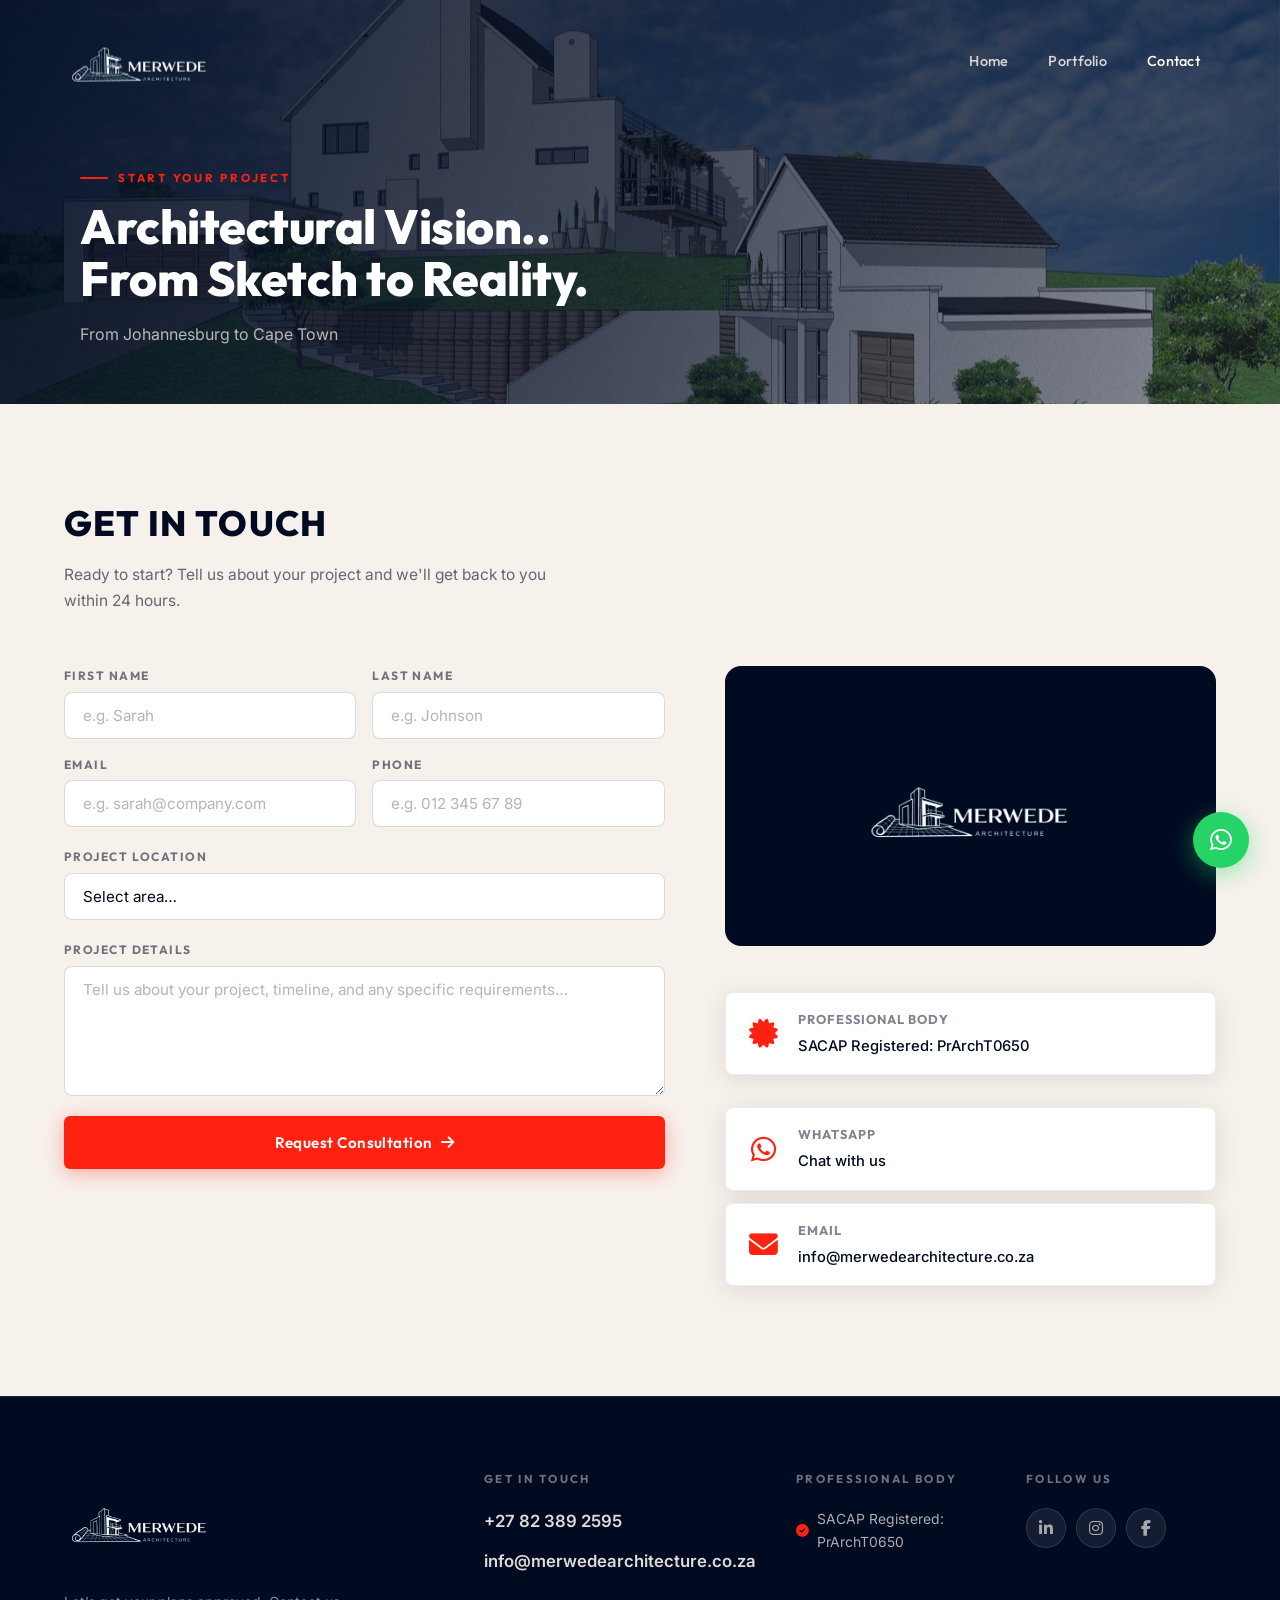
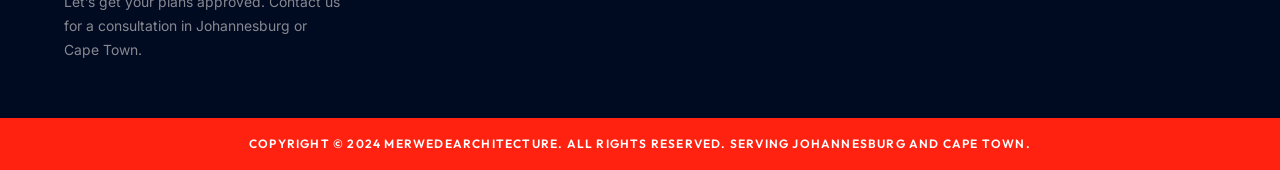
==== contact.html @ bfbb1930 "changed the layout on the portfolio, created 4 landing pages for the cards changed the layout on the" ====
<!DOCTYPE html>
<html lang="en">

<head>

    <meta charset="UTF-8" />
    <meta name="viewport" content="width=device-width, initial-scale=1.0" />
    <title>Contact | Merwede Architecture</title>
    <meta name="description"
        content="Get in touch with Merwede Architecture. Request a consultation for your Cape Town residential project today." />
    <link rel="preconnect" href="https://fonts.googleapis.com" />
    <link rel="preconnect" href="https://fonts.gstatic.com" crossorigin />
    <link
        href="https://fonts.googleapis.com/css2?family=Outfit:wght@300;400;500;600;700;800;900&family=Inter:wght@300;400;500;600&display=swap"
        rel="stylesheet" />
    <link rel="stylesheet" href="https://cdnjs.cloudflare.com/ajax/libs/font-awesome/6.5.0/css/all.min.css" />
    <link rel="stylesheet" href="styles.css" />
    <link rel="icon" type="image/png" href="/favicon.png">

    <style>
        /* ── PAGE HERO ─────────────────────────── */
        .page-hero {
            position: relative;
            min-height: 340px;
            display: flex;
            align-items: flex-end;
            background: url('New Renders/usethese image.jpg') center 35% / cover no-repeat;
            overflow: hidden;
        }

        .page-hero::before {
            content: '';
            position: absolute;
            inset: 0;
            background: linear-gradient(110deg,
                    rgba(0, 10, 33, 0.92) 0%,
                    rgba(0, 10, 33, 0.72) 50%,
                    rgba(0, 10, 33, 0.40) 100%);
        }

        .page-hero-content {
            position: relative;
            z-index: 1;
            padding: calc(var(--nav-h) + 48px) 80px 56px;
            max-width: 820px;
        }

        .page-hero-eyebrow {
            font-family: var(--font-heading);
            font-size: 0.72rem;
            font-weight: 700;
            letter-spacing: 0.24em;
            text-transform: uppercase;
            color: var(--orange);
            margin-bottom: 14px;
            display: flex;
            align-items: center;
            gap: 10px;
        }

        .page-hero-eyebrow::before {
            content: '';
            width: 28px;
            height: 2px;
            background: var(--orange);
            border-radius: 2px;
            flex-shrink: 0;
        }

        .page-hero-title {
            font-family: var(--font-heading);
            font-size: clamp(2rem, 3.8vw, 3rem);
            font-weight: 800;
            color: #fff;
            line-height: 1.08;
            letter-spacing: -0.01em;
        }

        .page-hero-sub {
            margin-top: 16px;
            font-size: 1rem;
            color: rgba(247, 241, 236, 0.72);
            max-width: 520px;
            line-height: 1.68;
        }

        /* ── CONTACT PAGE SECTION ──────────────── */
        .contact-page {
            background: var(--snow);
            padding: 90px 0 110px;
        }

        .contact-page-header {
            margin-bottom: 52px;
        }

        .contact-page-header h2 {
            font-family: var(--font-heading);
            font-size: clamp(1.6rem, 3vw, 2.2rem);
            font-weight: 800;
            color: var(--night);
            text-transform: uppercase;
            letter-spacing: 0.04em;
            margin-bottom: 10px;
        }

        .contact-page-header p {
            font-size: 0.97rem;
            color: rgba(0, 10, 33, 0.6);
            max-width: 500px;
            line-height: 1.68;
        }

        .contact-logo-container {
            background: var(--night);
            padding: 30px;
            margin-bottom: 30px;
            display: flex;
            justify-content: center;
            align-items: center;
            border-radius: 16px;
        }

        .contact-logo {
            max-width: 100%;
            height: auto;
            max-height: 220px;
        }

        @media (max-width: 900px) {
            .page-hero-content {
                padding: calc(var(--nav-h) + 32px) 24px 40px;
            }
        }

        @media (max-width: 640px) {
            .contact-page {
                padding: 60px 0 80px;
            }
        }
    </style>
    <!-- ===================== TRACKING SCRIPTS ===================== -->

    <!-- Google tag (gtag.js) -->
    <script async src="https://www.googletagmanager.com/gtag/js?id=G-8H4WT26PH3"></script>
    <script>
      window.dataLayer = window.dataLayer || [];
      function gtag(){dataLayer.push(arguments);}
      gtag('js', new Date());

      gtag('config', 'G-8H4WT26PH3');
    </script>

    <!-- Google Search Console -->
    <meta name="google-site-verification" content="vQ303lfDIGvDUkxrw9TMDYfI-KoymO3WtDyY6idUm0E" />
    <!-- Microsoft Clarity -->
    <script type="text/javascript">
        (function (c, l, a, r, i, t, y) {
            c[a] = c[a] || function () { (c[a].q = c[a].q || []).push(arguments) };
            t = l.createElement(r); t.async = 1; t.src = "https://www.clarity.ms/tag/" + i;
            y = l.getElementsByTagName(r)[0]; y.parentNode.insertBefore(t, y);
        })(window, document, "clarity", "script", "wfkl852x3f");
    </script>
    <script
        src="https://www.google.com/recaptcha/enterprise.js?render=6Lf0XZosAAAAAL5JedxUc0uK-Ax7Y8h39ebTZfSz"></script>
    <script src="https://t.contentsquare.net/uxa/ec106db3bb3d9.js"></script>
    <!-- Meta Pixel Code -->
    <script>
    !function(f,b,e,v,n,t,s)
    {if(f.fbq)return;n=f.fbq=function(){n.callMethod?
    n.callMethod.apply(n,arguments):n.queue.push(arguments)};
    if(!f._fbq)f._fbq=n;n.push=n;n.loaded=!0;n.version='2.0';
    n.queue=[];t=b.createElement(e);t.async=!0;
    t.src=v;s=b.getElementsByTagName(e)[0];
    s.parentNode.insertBefore(t,s)}(window, document,'script',
    'https://connect.facebook.net/en_US/fbevents.js');
    fbq('init', '1763597548348383');
    fbq('track', 'PageView');
    </script>
    <noscript><img height="1" width="1" style="display:none"
    src="https://www.facebook.com/tr?id=1763597548348383&ev=PageView&noscript=1"
    /></noscript>
    <!-- End Meta Pixel Code -->
</head>

<body>

    <!-- ===================== NAVIGATION ===================== -->
    <header id="header">
        <nav class="nav-container">
            <div class="nav-logo">
                <a href="index.html">
                    <img src="final logo.png" alt="Merwede Architecture Logo">
                </a>
            </div>
            <button class="nav-toggle" id="navToggle" aria-label="Open menu">
                <span></span><span></span><span></span>
            </button>
            <ul class="nav-links" id="navLinks">
                <li><a href="index.html" class="nav-link">Home</a></li>
                <li><a href="portfolio.html" class="nav-link">Portfolio</a></li>
                <li><a href="contact.html" class="nav-link" style="color:#fff;">Contact</a></li>
            </ul>
        </nav>
    </header>

    <!-- ===================== PAGE HERO ===================== -->
    <section class="page-hero">
        <div class="page-hero-content">
            <p class="page-hero-eyebrow">Start Your Project</p>
            <h1 class="page-hero-title">Architectural Vision..<br>From Sketch to Reality.</h1>
            <p class="page-hero-sub">From Johannesburg to Cape Town</p>
        </div>
    </section>

    <!-- ===================== CONTACT SECTION ===================== -->
    <section class="contact-page">
        <div class="container">
            <div class="contact-page-header">
                <h2>Get In Touch</h2>
                <p>Ready to start? Tell us about your project and we'll get back to you within 24 hours.</p>
            </div>
            <div class="contact-grid">

                <!-- Form -->
                <form class="contact-form" id="contactForm"> <!--onsubmit="handleFormSubmit(event)"-->
                    <div class="form-row">
                        <div class="form-group">
                            <label for="firstName">First Name</label>
                            <input type="text" id="firstName" name="firstName" placeholder="e.g. Sarah" required />
                        </div>
                        <div class="form-group">
                            <label for="lastName">Last Name</label>
                            <input type="text" id="lastName" name="lastName" placeholder="e.g. Johnson" required />
                        </div>
                        <div class="form-group">
                            <label for="email">Email</label>
                            <input type="text" id="email" name="email" placeholder="e.g. sarah@company.com" required />
                        </div>
                        <div class="form-group">
                            <label for="phone">Phone</label>
                            <input type="text" id="phone" name="phone" placeholder="e.g. 012 345 67 89" required />
                        </div>
                    </div>
                    <div class="form-row">
                        <div class="form-group form-group--full">
                            <label for="projectLocation">Project Location</label>
                            <select id="projectLocation" name="projectLocation" required>
                                <option value="" disabled selected>Select area&hellip;</option>
                                <option>Johannesburg</option>
                                <option>Cape Town</option>
                            </select>
                        </div>
                    </div>
                    <div class="form-group form-group--full">
                        <label for="projectDetails">Project Details</label>
                        <textarea id="projectDetails" name="projectDetails" rows="5"
                            placeholder="Tell us about your project, timeline, and any specific requirements&hellip;"
                            required></textarea>
                    </div>
                    <button class="g-recaptcha btn btn-primary btn-full"
                        data-sitekey="6Lf0XZosAAAAAL5JedxUc0uK-Ax7Y8h39ebTZfSz" data-callback='onSubmit'
                        data-action='submit'>
                        <span>Request Consultation</span>
                        <i class="fas fa-arrow-right"></i>
                    </button>
                    <div class="form-success" id="formSuccess">
                        <i class="fas fa-circle-check"></i>
                        <p>Thank you! We'll be in touch within 24 hours.</p>
                    </div>
                </form>
                <!-- Replace the variables below. -->
                <script>
                    function onSubmit(token) {
                        const form = document.getElementById('contactForm');
                        const responseMessage = document.getElementById('formSuccess');
                        const webhookUrl = 'https://hook.eu2.make.com/hdkk8vtfqadg0nnml38seiv264d8zijb';

                        const formData = new FormData(form);
                        const jsonData = Object.fromEntries(formData.entries());

                        fetch(webhookUrl, {
                            method: 'POST',
                            headers: {
                                'Content-Type': 'application/json',
                                'Accept': 'application/json'
                            },
                            body: JSON.stringify(jsonData)
                        })
                            .then(response => {
                                if (!response.ok) {
                                    throw new Error('Network response was not OK');
                                }
                                return response;
                            })
                            .then(data => {
                                console.log('Success:', data);
                                responseMessage.style.display = "flex";
                                responseMessage.querySelector('p').textContent = 'Form submitted successfully!';
                                const baseUrl = window.location.origin + "thankyou";
                                window.location.href = baseUrl;
                                form.reset();

                            })
                            .catch((error) => {
                                console.error('Error:', error);
                                responseMessage.style.display = "flex";
                                responseMessage.querySelector('p').textContent = 'An error occurred. Please try again.';
                            });
                    }
                </script>

                <!-- Info -->
                <div class="contact-map-col">
                    <div class="contact-logo-container">
                        <img src="final logo.png" class="contact-logo" alt="Merwede Architecture Logo">
                    </div>
                    <div class="contact-info-cards" style="grid-template-columns: 1fr; margin-top: 0;">
                        <div class="contact-info-card" style="margin-bottom: 20px;">
                            <i class="fas fa-certificate"></i>
                            <div>
                                <strong>Professional Body</strong>
                                <a href="#">SACAP Registered: PrArchT0650</a>
                            </div>
                        </div>
                        <div class="contact-info-card">
                            <i class="fab fa-whatsapp"></i>
                            <div>
                                <strong>WhatsApp</strong>
                                <a href="https://wa.me/27823892595" target="_blank" rel="noopener">Chat with us</a>
                            </div>
                        </div>
                        <div class="contact-info-card">
                            <i class="fas fa-envelope"></i>
                            <div>
                                <strong>Email</strong>
                                <a href="mailto:info@merwedearchitecture.co.za">info@merwedearchitecture.co.za</a>
                            </div>
                        </div>
                    </div>
                </div>

            </div>
        </div>
    </section>

    <!-- ===================== FOOTER ===================== -->
    <footer class="footer">
        <div class="footer-main">
            <div class="container footer-grid">
                <div class="footer-brand">
                    <div class="nav-logo footer-logo">
                        <a href="index.html">
                            <img src="final logo.png" alt="Merwede Architecture Logo">
                        </a>
                    </div>
                    <p class="footer-tagline">Let’s get your plans approved. Contact us for a consultation in
                        Johannesburg or Cape Town.</p>
                </div>

                <div class="footer-col">
                    <h4 class="footer-col-title">Get In Touch</h4>
                    <div class="footer-contact-text">
                        <a href="https://wa.me/27823892595" target="_blank" rel="noopener" class="footer-contact-link">
                            +27 82 389 2595
                        </a>
                        <a href="mailto:info@merwedearchitecture.co.za" class="footer-contact-link">
                            info@merwedearchitecture.co.za
                        </a>
                    </div>
                </div>

                <div class="footer-col">
                    <h4 class="footer-col-title">Professional Body</h4>
                    <ul class="footer-pro-list">
                        <li><i class="fas fa-check-circle"></i> SACAP Registered: PrArchT0650</li>
                    </ul>
                </div>

                <div class="footer-col">
                    <h4 class="footer-col-title">Follow Us</h4>
                    <div class="footer-social">
                        <a href="https://www.linkedin.com/company/merwede-architecture/" target="_blank" rel="noopener"
                            class="social-icon social-icon--linkedin" aria-label="LinkedIn">
                            <i class="fab fa-linkedin-in"></i>
                        </a>
                        <a href="https://www.instagram.com/merwede_architecture?igsh=bG5kM3BmMHZyMTdk" target="_blank"
                            rel="noopener" class="social-icon social-icon--instagram" aria-label="Instagram">
                            <i class="fab fa-instagram"></i>
                        </a>
                        <a href="https://www.facebook.com/search/top?q=merwede%20architecture" target="_blank"
                            rel="noopener" class="social-icon social-icon--facebook" aria-label="Facebook">
                            <i class="fab fa-facebook-f"></i>
                        </a>
                    </div>
                </div>

            </div>
        </div>
        <div class="footer-bar">
            <div class="container">
                <p>Copyright &copy; 2024 MerwedeArchitecture. All Rights Reserved. Serving Johannesburg and Cape Town.
                </p>
            </div>
        </div>
    </footer>

    <script src="script.js"></script>

    <!-- ===================== FLOATING WHATSAPP ===================== -->
    <a href="https://wa.me/27823892595" class="wa-float" target="_blank" rel="noopener" aria-label="Chat on WhatsApp"
        id="waFloat">
        <span class="wa-float__label">Chat with us</span>
        <span class="wa-float__btn"><i class="fab fa-whatsapp"></i></span>
    </a>
</body>

</html>
---- styles.css ----
/* ==========================================
   MERWEDE ARCHITECTURE — MASTER STYLESHEET
   ========================================== */

/* ---- CSS Custom Properties ---- */
:root {
  --night: #000A21;
  --snow: #F7F1EC;
  --cream: #EBDDCF;
  --orange: #FF2211;
  --dew: #B3DEEF;
  --dawn: #3B5772;

  --font-heading: 'Outfit', sans-serif;
  --font-body: 'Inter', sans-serif;

  --nav-h: 120px;
  --radius-sm: 8px;
  --radius-md: 16px;
  --radius-lg: 24px;
  --shadow-card: 0 4px 24px rgba(0, 10, 33, 0.10);
  --shadow-hover: 0 12px 40px rgba(0, 10, 33, 0.18);
  --transition: 0.32s cubic-bezier(.4, 0, .2, 1);
}

/* ---- Reset & Base ---- */
*,
*::before,
*::after {
  box-sizing: border-box;
  margin: 0;
  padding: 0;
}

html {
  scroll-behavior: smooth;
  font-size: 16px;
}

body {
  font-family: var(--font-body);
  color: var(--night);
  background: var(--snow);
  line-height: 1.65;
  overflow-x: hidden;
}

img {
  display: block;
  max-width: 100%;
  filter: contrast(1.04) saturate(1.08) brightness(1.02);
  image-rendering: -webkit-optimize-contrast;
  image-rendering: crisp-edges;
}

.nav-logo a {
  display: flex;
  align-items: center;
}

.nav-logo img {
  height: 104px;
  transform: scale(1.45);
  transform-origin: left center;
  width: auto;
  border-radius: 0;
  background: transparent;
}

.footer-logo img {
  height: 104px;
  transform: scale(1.45);
  transform-origin: left center;
  width: auto;
  border-radius: 0;
  background: transparent;
  padding: 0;
}

a {
  text-decoration: none;
  color: inherit;
}

ul {
  list-style: none;
}

button {
  cursor: pointer;
  border: none;
  background: none;
  font: inherit;
}

/* ---- Container ---- */
.container {
  width: 100%;
  max-width: 1200px;
  margin: 0 auto;
  padding: 0 24px;
}

/* ---- Buttons ---- */
.btn {
  display: inline-flex;
  align-items: center;
  gap: 8px;
  padding: 14px 32px;
  border-radius: 6px;
  font-family: var(--font-heading);
  font-weight: 600;
  font-size: 0.95rem;
  letter-spacing: 0.03em;
  transition: transform var(--transition), box-shadow var(--transition), background var(--transition);
  cursor: pointer;
  white-space: nowrap;
}

.btn-primary {
  background: var(--orange);
  color: #fff;
  box-shadow: 0 4px 20px rgba(255, 34, 17, 0.35);
}

.btn-primary:hover {
  transform: scale(1.06) translateY(-2px);
  box-shadow: 0 8px 32px rgba(255, 34, 17, 0.5);
}

.btn-secondary {
  background: rgba(0, 10, 33, 0.65);
  color: #fff;
  border: 2px solid rgba(247, 241, 236, 0.55);
}

.btn-secondary:hover {
  background: rgba(0, 10, 33, 0.85);
  border-color: rgba(247, 241, 236, 0.85);
  transform: translateY(-2px);
}

.btn-sm {
  padding: 10px 22px;
  font-size: 0.85rem;
}

.btn-full {
  width: 100%;
  justify-content: center;
}

/* ==========================================
   NAVIGATION
   ========================================== */
#header {
  position: fixed;
  top: 0;
  left: 0;
  right: 0;
  z-index: 1000;
  transition: background var(--transition), box-shadow var(--transition), padding var(--transition);
  background: transparent;
  padding: 0;
}

#header.scrolled {
  background: rgba(0, 10, 33, 0.95);
  backdrop-filter: blur(12px);
  box-shadow: 0 2px 20px rgba(0, 0, 0, 0.25);
}

#header.nav-orange-bg.scrolled {
  background: rgba(255, 34, 17, 0.95);
  box-shadow: none;
}

.nav-container {
  max-width: 1200px;
  margin: 0 auto;
  padding: 0 24px;
  height: var(--nav-h);
  display: flex;
  align-items: center;
  justify-content: space-between;
}

.nav-logo {
  display: flex;
  align-items: center;
  gap: 12px;
}

.logo-icon svg {
  border-radius: 6px;
}

.logo-text {
  display: flex;
  flex-direction: column;
  line-height: 1.1;
}

.logo-main {
  font-family: var(--font-heading);
  font-size: 1.1rem;
  font-weight: 800;
  letter-spacing: 0.14em;
  color: #fff;
}

.logo-sub {
  font-family: var(--font-heading);
  font-size: 0.55rem;
  font-weight: 400;
  letter-spacing: 0.28em;
  color: var(--dew);
}

.nav-links {
  display: flex;
  align-items: center;
  gap: 8px;
}

.nav-link {
  font-family: var(--font-heading);
  font-size: 0.9rem;
  font-weight: 500;
  color: rgba(247, 241, 236, 0.85);
  padding: 8px 16px;
  border-radius: 50px;
  transition: color var(--transition), background var(--transition);
  letter-spacing: 0.02em;
}

.nav-link:hover {
  color: #fff;
  background: rgba(255, 255, 255, 0.08);
}

.nav-link.nav-cta {
  background: var(--orange);
  color: #fff;
  padding: 9px 22px;
  font-weight: 600;
}

.nav-link.nav-cta:hover {
  background: #e01c0c;
  transform: translateY(-1px);
}

.nav-toggle {
  display: none;
  flex-direction: column;
  gap: 5px;
  padding: 6px;
}

.nav-toggle span {
  display: block;
  width: 24px;
  height: 2px;
  background: #fff;
  border-radius: 2px;
  transition: var(--transition);
}

/* ==========================================
   HERO
   ========================================== */
.hero {
  min-height: 100vh;
  position: relative;
  display: flex;
  align-items: center;
  background:
    url("hero_bg.png") center center / cover no-repeat;
  overflow: hidden;
}

.hero-overlay {
  position: absolute;
  inset: 0;
  background: linear-gradient(110deg,
      rgba(0, 10, 33, 0.92) 0%,
      rgba(0, 10, 33, 0.75) 45%,
      rgba(0, 10, 33, 0.30) 100%);
  z-index: 1;
}

.hero-content {
  position: relative;
  z-index: 2;
  margin: 0;
  padding: calc(var(--nav-h) + 60px) 24px 100px 80px;
  width: 100%;
}

.hero-eyebrow {
  font-family: var(--font-heading);
  font-size: 0.78rem;
  font-weight: 600;
  letter-spacing: 0.22em;
  text-transform: uppercase;
  color: var(--dew);
  margin-bottom: 18px;
  display: flex;
  align-items: center;
  gap: 10px;
}

.hero-eyebrow::before {
  content: '';
  display: inline-block;
  width: 32px;
  height: 2px;
  background: var(--orange);
  border-radius: 2px;
}

.hero-title {
  font-family: var(--font-heading);
  font-size: clamp(2rem, 3.8vw, 3rem);
  font-weight: 800;
  line-height: 1.08;
  color: #fff;
  margin-bottom: 22px;
  letter-spacing: -0.01em;
}

.hero-title-accent {
  color: #fff;
}

.hero-sub {
  font-size: 1.05rem;
  color: rgba(247, 241, 236, 0.78);
  max-width: 520px;
  margin-bottom: 36px;
  line-height: 1.72;
}

.hero-buttons {
  display: flex;
  align-items: center;
  gap: 14px;
  flex-wrap: wrap;
  margin-bottom: 48px;
}

.hero-badges {
  display: flex;
  gap: 16px;
  flex-wrap: wrap;
}

.hero-badge {
  display: flex;
  align-items: center;
  gap: 7px;
  font-family: var(--font-heading);
  font-size: 0.78rem;
  font-weight: 500;
  color: rgba(247, 241, 236, 0.7);
  background: rgba(255, 255, 255, 0.06);
  border: 1px solid rgba(255, 255, 255, 0.12);
  border-radius: 50px;
  padding: 6px 14px;
  backdrop-filter: blur(6px);
}

.hero-badge i {
  color: var(--dew);
  font-size: 0.72rem;
}

.hero-scroll-hint {
  position: absolute;
  bottom: 36px;
  right: 80px;
  z-index: 2;
  display: flex;
  flex-direction: column;
  align-items: center;
  gap: 10px;
}

.hero-scroll-hint span {
  font-family: var(--font-heading);
  font-size: 0.65rem;
  letter-spacing: 0.18em;
  text-transform: uppercase;
  color: rgba(247, 241, 236, 0.45);
  writing-mode: vertical-lr;
}

.hero-scroll-line {
  width: 1px;
  height: 56px;
  background: linear-gradient(to bottom, rgba(247, 241, 236, 0.8), transparent);
  animation: scrollPulse 2.2s cubic-bezier(0.77, 0, 0.175, 1) infinite;
  transform-origin: top;
}

@keyframes scrollPulse {
  0% {
    transform: scaleY(0);
    opacity: 0;
  }
  30% {
    transform: scaleY(1);
    opacity: 1;
  }
  70% {
    transform: translateY(20px) scaleY(0);
    opacity: 0;
  }
  100% {
    transform: translateY(20px) scaleY(0);
    opacity: 0;
  }
}

/* ==========================================
   SECTION HEADER (shared)
   ========================================== */
.section-header {
  text-align: center;
  margin-bottom: 60px;
}

.section-eyebrow {
  font-family: var(--font-heading);
  font-size: 0.75rem;
  font-weight: 600;
  letter-spacing: 0.22em;
  text-transform: uppercase;
  color: var(--orange);
  margin-bottom: 12px;
}

.section-title {
  font-family: var(--font-heading);
  font-size: clamp(1.8rem, 3.5vw, 2.6rem);
  font-weight: 800;
  color: var(--night);
  margin-bottom: 14px;
  line-height: 1.15;
}

.section-sub {
  font-size: 1rem;
  color: rgba(0, 10, 33, 0.6);
  max-width: 540px;
  margin: 0 auto;
  line-height: 1.68;
}

.services {
  position: relative;
  padding: 100px 0;
  background: var(--dew);
}

/* 2-col wrapper: left info | right cards */
.services-layout {
  display: grid;
  grid-template-columns: 3fr 7fr;
  gap: 60px;
  align-items: start;
}

/* Left column */
.services-info {
  padding-top: 8px;
  position: sticky;
  top: 140px;
}

.services-heading {
  font-family: var(--font-heading);
  font-size: clamp(2rem, 3.5vw, 3.2rem);
  font-weight: 800;
  color: var(--night);
  line-height: 1.15;
  margin-bottom: 18px;
}

.services-tagline {
  font-size: 0.94rem;
  color: var(--night);
  line-height: 1.72;
  margin-bottom: 30px;
}

/* Right column: cards + cta stacked */
.services-right {
  display: flex;
  flex-direction: column;
  gap: 0;
}

/* 4 cards in a grid */
.services-grid {
  display: grid;
  grid-template-columns: repeat(2, 1fr);
  gap: 20px;
}

.service-card {
  background: var(--cream);
  border-radius: 15px;
  padding: 36px 28px;
  box-shadow: var(--shadow-card);
  transition: transform var(--transition), box-shadow var(--transition);
  border: 1px solid rgba(0, 10, 33, 0.05);
  position: relative;
  overflow: hidden;
}

.service-card-full {
  grid-column: 1 / -1;
}

.service-card:hover {
  transform: translateY(-8px);
  box-shadow: var(--shadow-hover);
}

.service-icon {
  width: 56px;
  height: 56px;
  border-radius: var(--radius-md);
  display: flex;
  align-items: center;
  justify-content: flex-start;
  margin-bottom: 22px;
  transition: transform var(--transition);
}

.service-card:hover .service-icon {
  transform: scale(1.1);
}

.service-icon i {
  font-size: 2.5rem;
  color: var(--orange);
  stroke: var(--orange);
  stroke-width: 1px;
  -webkit-text-stroke: 1px var(--orange);
  transition: text-shadow var(--transition);
}

.service-card:hover .service-icon i {
  text-shadow: 0 0 10px rgba(255, 34, 17, 0.4);
  -webkit-text-stroke: 1.5px var(--orange);
}

.service-icon {
  width: 56px;
  height: 56px;
  background: var(--night);
  border-radius: var(--radius-md);
  display: flex;
  align-items: center;
  justify-content: center;
  margin-bottom: 22px;
  transition: background var(--transition);
}

.service-card:hover .service-icon {
  background: var(--orange);
}

.service-icon i {
  font-size: 1.35rem;
  color: var(--snow);
}

.service-card--accent .service-icon {
  background: var(--dawn);
}

.service-name {
  font-family: var(--font-heading);
  font-size: 1rem;
  font-weight: 700;
  color: var(--night);
  margin-bottom: 12px;
  text-transform: uppercase;
  letter-spacing: 0.04em;
}

.service-desc {
  font-size: 0.86rem;
  color: var(--night);
  line-height: 1.72;
}

.services-cta-container {
  text-align: center;
  margin-top: 60px;
}

.services-main-cta {
  background: var(--orange);
  color: var(--snow);
  padding: 16px 40px;
  font-size: 1.1rem;
}

/* Responsive */
@media (max-width: 960px) {
  .services-layout {
    grid-template-columns: 1fr;
    gap: 36px;
  }
}

/* ==========================================
   PORTFOLIO
   ========================================== */
.portfolio {
  background: var(--snow);
  padding: 100px 0 110px;
}

/* Section header */
.portfolio-section-header {
  margin-bottom: 74px;
  text-align: left;
  position: relative;
  padding-bottom: 20px;
}

.portfolio-section-title {
  font-family: var(--font-heading);
  font-size: clamp(1.9rem, 3.5vw, 2.8rem);
  font-weight: 800;
  color: var(--night);
  line-height: 1.1;
  margin-bottom: 12px;
}

/* Red accent line */
.portfolio-section-header::after {
  content: "";
  position: absolute;
  bottom: 0;
  left: 0;
  width: 60px;
  height: 2px;
  background-color: #E84A33;
  /* Council Red */
}

.portfolio-section-sub {
  font-family: var(--font-body);
  font-size: 0.98rem;
  color: rgba(0, 10, 33, 0.58);
  max-width: 580px;
  line-height: 1.65;
  margin-top: 10px;
}

/* Projects Grid (4-card uniform row) */
.portfolio-mosaic {
  display: grid;
  grid-template-columns: repeat(4, 1fr);
  gap: 24px;
}

@media (max-width: 1024px) {
  .portfolio-mosaic {
    grid-template-columns: repeat(2, 1fr);
  }
}

@media (max-width: 640px) {
  .portfolio-mosaic {
    grid-template-columns: 1fr;
  }
}

/* Portfolio item base (Flip Card Container) */
.pf-item.flip-card {
  perspective: 1200px;
  background: transparent;
  width: 100%;
  height: 450px;
}

.flip-card-inner {
  position: relative;
  width: 100%;
  height: 100%;
  transition: transform 0.6s cubic-bezier(0.4, 0, 0.2, 1);
  transform-style: preserve-3d;
  border-radius: 20px;
}

.flip-card-front,
.flip-card-back {
  position: absolute;
  inset: 0;
  width: 100%;
  height: 100%;
  -webkit-backface-visibility: hidden;
  backface-visibility: hidden;
  border-radius: 20px;
  overflow: hidden;
}

/* Front Side */
.flip-card-front {
  background-size: cover;
  background-position: center;
  background-repeat: no-repeat;
  cursor: pointer;
}

/* Front Side Overlay (Hover) */
.flip-card-front::after {
  content: "";
  position: absolute;
  inset: 0;
  background: var(--orange);
  opacity: 0;
  transition: opacity 0.35s ease;
  z-index: 1;
}

.pf-item.flip-card:hover .flip-card-front::after,
.pf-item.card-link:hover .flip-card-front::after {
  opacity: 0.85;
}

/* Permanent Category Banner */
.pf-label-banner {
  position: absolute;
  bottom: 0;
  left: 0;
  right: 0;
  padding: 18px 24px;
  background: rgba(0, 10, 33, 0.9);
  z-index: 2;
}

.pf-name {
  display: block;
  font-family: var(--font-heading);
  color: #fff;
  font-size: 1.15rem;
  font-weight: 700;
  text-transform: uppercase;
  letter-spacing: 0.05em;
  margin: 0;
}

.pf-desc {
  font-family: var(--font-body);
  color: rgba(247, 241, 236, 0.8);
  font-size: 0.9rem;
  line-height: 1.4;
  margin: 6px 0 0 0;
}

/* Hover Button Overlay */
.pf-hover-content {
  position: absolute;
  inset: 0;
  z-index: 3;
  display: flex;
  justify-content: center;
  align-items: center;
  opacity: 0;
  transform: translateY(15px);
  transition: opacity 0.35s ease, transform 0.35s ease;
}

.pf-item.flip-card:hover .pf-hover-content,
.pf-item.card-link:hover .pf-hover-content {
  opacity: 1;
  transform: translateY(0);
}

.pf-explore-btn {
  pointer-events: none;
  font-size: 0.95rem;
  padding: 14px 28px;
  background: var(--night);
  color: #fff;
  border: 2px solid rgba(255, 255, 255, 0.15);
  border-radius: 6px;
  font-family: var(--font-heading);
  font-weight: 600;
  text-transform: uppercase;
  letter-spacing: 0.05em;
  box-shadow: 0 4px 15px rgba(0, 0, 0, 0.3);
}

/* 3D FLIP MECHANISM (JS Triggers .flipped class) */
.pf-item.flip-card.flipped .flip-card-inner {
  transform: rotateY(180deg);
}

/* Back Side */
.flip-card-back {
  background: var(--night);
  transform: rotateY(180deg);
  display: flex;
  flex-direction: column;
  padding: 0;
  cursor: default;
  overflow: hidden;
}

.flip-card-close {
  position: absolute;
  top: 15px;
  right: 15px;
  color: #fff;
  font-size: 1.5rem;
  z-index: 10;
  cursor: pointer;
  transition: color 0.2s ease, background 0.2s ease;
  background: rgba(0, 10, 33, 0.5);
  border-radius: 50%;
  width: 40px;
  height: 40px;
  display: flex;
  align-items: center;
  justify-content: center;
}

.flip-card-close:hover {
  color: var(--orange);
  background: rgba(0, 10, 33, 0.8);
}

/* Gallery Slider for Back of Card */
.fc-arrow {
  position: absolute;
  top: 50%;
  transform: translateY(-50%);
  width: 48px; /* Optimized mobile touch target */
  height: 48px;
  background: rgba(0, 10, 33, 0.6);
  color: #fff;
  border: none;
  border-radius: 50%;
  display: flex;
  align-items: center;
  justify-content: center;
  z-index: 100;
  transition: background 0.3s, color 0.3s;
  cursor: pointer;
}

.fc-arrow i,
.flip-card-close i {
  pointer-events: none;
}

.fc-arrow:hover {
  background: var(--orange);
}

.fc-prev {
  left: 10px;
}

.fc-next {
  right: 10px;
}

.fc-gallery {
  display: flex;
  overflow-x: auto;
  overflow-y: hidden;
  scroll-snap-type: x mandatory;
  -webkit-overflow-scrolling: touch;
  width: 100%;
  height: 100%;
  scrollbar-width: none;
  /* Firefox */
}

.fc-gallery::-webkit-scrollbar {
  display: none;
  /* Chrome, Safari */
}

.fc-slide {
  scroll-snap-align: start;
  flex: 0 0 100%;
  width: 100%;
  height: 100%;
  position: relative;
  display: flex;
  flex-direction: column;
  justify-content: center;
  align-items: center;
}

.fc-slide img {
  width: 100%;
  height: 100%;
  object-fit: cover;
}

.fc-slide-caption {
  position: absolute;
  bottom: 0;
  left: 0;
  right: 0;
  background: rgba(0, 10, 33, 0.75);
  color: #fff;
  padding: 12px 16px;
  text-align: center;
  font-family: var(--font-heading);
  font-size: 0.95rem;
  font-weight: 600;
  letter-spacing: 0.05em;
}

/* ==========================================
   ABOUT
   ========================================== */
.about {
  background: var(--cream);
  padding: 110px 0;
}

.about-grid {
  display: grid;
  grid-template-columns: 1fr 1fr;
  gap: 80px;
  align-items: center;
}

.about-image-col {
  position: relative;
}

.about-image-wrap {
  position: relative;
  border-radius: var(--radius-lg);
  overflow: hidden;
  box-shadow: 0 20px 60px rgba(0, 10, 33, 0.22);
}

.about-image-wrap img {
  width: 100%;
  height: 520px;
  object-fit: cover;
  display: block;
}

.about-image-badge {
  position: absolute;
  bottom: 28px;
  right: -24px;
  background: var(--orange);
  color: #fff;
  border-radius: var(--radius-md);
  padding: 18px 22px;
  display: flex;
  flex-direction: column;
  align-items: center;
  box-shadow: 0 8px 28px rgba(255, 34, 17, 0.4);
}

.about-badge-number {
  font-family: var(--font-heading);
  font-size: 2rem;
  font-weight: 800;
  line-height: 1;
}

.about-badge-text {
  font-family: var(--font-heading);
  font-size: 0.72rem;
  font-weight: 500;
  letter-spacing: 0.08em;
  text-align: center;
  opacity: 0.9;
}

.about-content-col {
  max-width: 560px;
}

.about-lead {
  font-size: 1.05rem;
  color: rgba(0, 10, 33, 0.82);
  line-height: 1.75;
  margin-bottom: 22px;
  font-weight: 500;
}

.about-body {
  font-size: 0.94rem;
  color: rgba(0, 10, 33, 0.65);
  line-height: 1.75;
  margin-bottom: 18px;
}

.about-credentials {
  margin-top: 36px;
  display: flex;
  flex-direction: column;
  gap: 16px;
}

.credential-item {
  display: flex;
  align-items: flex-start;
  gap: 16px;
  background: rgba(0, 10, 33, 0.06);
  border-radius: var(--radius-sm);
  padding: 16px 20px;
}

.credential-item>i {
  font-size: 1.5rem;
  color: var(--orange);
  flex-shrink: 0;
  margin-top: 2px;
}

.credential-item strong {
  font-family: var(--font-heading);
  font-size: 0.95rem;
  font-weight: 700;
  color: var(--night);
  display: block;
  margin-bottom: 2px;
}

.credential-item span {
  font-size: 0.8rem;
  color: rgba(0, 10, 33, 0.55);
}

/* ==========================================
   CONTACT
   ========================================== */
.contact {
  position: relative;
  background: var(--snow);
  padding: 110px 0;
  z-index: 1;
}

.contact .section-title {
  color: var(--night);
}

.contact .section-sub {
  color: rgba(0, 10, 33, 0.6);
}

.contact-grid {
  display: grid;
  grid-template-columns: 1.1fr 0.9fr;
  gap: 60px;
  align-items: start;
}

/* Form */
.contact-form {
  display: flex;
  flex-direction: column;
  gap: 20px;
}

.form-row {
  display: grid;
  grid-template-columns: 1fr 1fr;
  gap: 16px;
}

.form-group {
  display: flex;
  flex-direction: column;
  gap: 6px;
}

.form-group--full {
  grid-column: 1/-1;
}

.form-group label {
  font-family: var(--font-heading);
  font-size: 0.75rem;
  font-weight: 700;
  text-transform: uppercase;
  letter-spacing: 0.12em;
  color: rgba(0, 10, 33, 0.55);
}

.form-group input,
.form-group select,
.form-group textarea {
  width: 100%;
  padding: 13px 18px;
  border: 1.5px solid rgba(0, 10, 33, 0.15);
  border-radius: var(--radius-sm);
  background: #fff;
  font-family: var(--font-body);
  font-size: 0.95rem;
  color: var(--night);
  outline: none;
  transition: border-color var(--transition), box-shadow var(--transition);
  appearance: none;
}

.form-group input:focus,
.form-group select:focus,
.form-group textarea:focus {
  border-color: var(--orange);
  box-shadow: 0 0 0 3px rgba(255, 34, 17, 0.12);
}

.form-group input::placeholder,
.form-group textarea::placeholder {
  color: rgba(0, 10, 33, 0.3);
}

.form-group textarea {
  resize: vertical;
  min-height: 130px;
}

select {
  background-image: url("data:image/svg+xml,%3Csvg xmlns='http://www.w3.org/2000/svg' width='12' height='12' viewBox='0 0 24 24' fill='none' stroke='%23000A21' stroke-width='2'%3E%3Cpolyline points='6 9 12 15 18 9'%3E%3C/polyline%3E%3C/svg%3E");
  background-repeat: no-repeat;
  background-position: right 14px center;
  padding-right: 40px;
}

.form-success {
  display: none;
  align-items: center;
  gap: 12px;
  padding: 16px 20px;
  background: rgba(0, 10, 33, 0.05);
  border-radius: var(--radius-sm);
  border-left: 3px solid var(--orange);
  color: var(--night);
  font-size: 0.95rem;
  font-weight: 500;
}

.form-success i {
  font-size: 1.4rem;
  color: var(--orange);
}

.form-success.visible {
  display: flex;
}

/* Map column */
.contact-map-col {
  display: flex;
  flex-direction: column;
  gap: 16px;
}

.contact-map {
  height: 340px;
  border-radius: var(--radius-md);
  overflow: hidden;
  background: var(--cream);
  box-shadow: var(--shadow-card);
}

.contact-info-cards {
  display: flex;
  flex-direction: column;
  gap: 12px;
}

.contact-info-card {
  display: flex;
  align-items: center;
  gap: 16px;
  background: #fff;
  border-radius: var(--radius-sm);
  padding: 16px 20px;
  border: 1px solid rgba(0, 10, 33, 0.07);
  box-shadow: var(--shadow-card);
}

.contact-info-card>i {
  font-size: 1.8rem;
  color: var(--orange);
  width: 36px;
  text-align: center;
}

.contact-info-card strong {
  font-family: var(--font-heading);
  font-size: 0.8rem;
  font-weight: 700;
  text-transform: uppercase;
  letter-spacing: 0.08em;
  color: rgba(0, 10, 33, 0.5);
  display: block;
  margin-bottom: 2px;
}

.contact-info-card a {
  font-size: 0.92rem;
  color: var(--night);
  font-weight: 500;
  transition: color var(--transition);
}

.contact-info-card a:hover {
  color: var(--orange);
}

/* ==========================================
   FOOTER
   ========================================== */
.footer {
  background: var(--night);
  border-top: 1px solid rgba(255, 255, 255, 0.1);
}

.footer-main {
  padding: 72px 0 56px;
}

.footer-grid {
  display: grid;
  grid-template-columns: 2fr 1fr 1fr 1fr;
  gap: 40px;
}

.footer-logo .logo-main {
  font-size: 1rem;
}

.footer-tagline {
  margin-top: 18px;
  font-size: 0.87rem;
  color: rgba(247, 241, 236, 0.55);
  line-height: 1.7;
  max-width: 280px;
}

.footer-col-title {
  font-family: var(--font-heading);
  font-size: 0.72rem;
  font-weight: 700;
  letter-spacing: 0.2em;
  text-transform: uppercase;
  color: rgba(247, 241, 236, 0.45);
  margin-bottom: 20px;
}

.footer-contact-text {
  display: flex;
  flex-direction: column;
  gap: 12px;
}

.footer-contact-link {
  font-size: 1.05rem;
  font-weight: 600;
  color: rgba(247, 241, 236, 0.9);
  transition: color var(--transition), transform var(--transition);
  display: inline-flex;
  align-items: center;
  gap: 8px;
  text-decoration: none;
}

.footer-contact-link:hover {
  color: var(--orange);
  transform: translateX(4px);
}

.footer-pro-list {
  display: flex;
  flex-direction: column;
  gap: 10px;
}

.footer-pro-list li {
  display: flex;
  align-items: center;
  gap: 8px;
  font-size: 0.87rem;
  color: rgba(247, 241, 236, 0.7);
}

.footer-pro-list li i {
  color: var(--orange);
  font-size: 0.8rem;
}

.footer-social {
  display: flex;
  gap: 10px;
}

.social-icon {
  width: 40px;
  height: 40px;
  border-radius: 50%;
  display: flex;
  align-items: center;
  justify-content: center;
  font-size: 1rem;
  color: rgba(247, 241, 236, 0.65);
  background: rgba(247, 241, 236, 0.08);
  border: 1px solid rgba(247, 241, 236, 0.12);
  transition: transform var(--transition), background var(--transition), color var(--transition), border-color var(--transition);
}

.social-icon:hover {
  transform: translateY(-3px) scale(1.1);
}

.social-icon--linkedin:hover {
  background: #0077b5;
  color: #fff;
  border-color: #0077b5;
}

.social-icon--instagram:hover {
  background: linear-gradient(135deg, #f58529, #dd2a7b, #515bd4);
  color: #fff;
  border-color: transparent;
}

.social-icon--facebook:hover {
  background: #1877f2;
  color: #fff;
  border-color: #1877f2;
}

.footer-bar {
  background: var(--orange);
  padding: 16px 0;
  text-align: center;
}

.footer-bar p {
  font-family: var(--font-heading);
  font-size: 0.75rem;
  font-weight: 600;
  letter-spacing: 0.1em;
  text-transform: uppercase;
  color: #fff;
}

/* ==========================================
   SCROLL ANIMATIONS
   ========================================== */
.reveal {
  opacity: 0;
  transform: translateY(36px);
  transition: opacity 0.65s cubic-bezier(.4, 0, .2, 1), transform 0.65s cubic-bezier(.4, 0, .2, 1);
}

.reveal.visible {
  opacity: 1;
  transform: none;
}

.reveal-delay-1 {
  transition-delay: 0.1s;
}

.reveal-delay-2 {
  transition-delay: 0.2s;
}

.reveal-delay-3 {
  transition-delay: 0.3s;
}

/* ==========================================
   RESPONSIVE
   ========================================== */

/* Tablet */
@media (max-width: 960px) {
  .services-grid {
    grid-template-columns: 1fr 1fr;
    gap: 20px;
  }

  .portfolio-mosaic {
    grid-template-columns: 1fr 1fr;
    grid-template-rows: 240px 240px 240px 200px;
    grid-template-areas:
      "a b"
      "a c"
      "d e"
      "f g";
  }

  .pf-item--c {
    grid-row: auto;
  }

  .about-grid {
    grid-template-columns: 1fr;
    gap: 50px;
  }

  .about-image-badge {
    right: 16px;
  }

  .contact-grid {
    grid-template-columns: 1fr;
    gap: 40px;
  }

  .footer-grid {
    grid-template-columns: 1fr 1fr;
    gap: 36px 40px;
  }

  .footer-brand {
    grid-column: 1 / -1;
  }
}

/* Mobile */
@media (max-width: 640px) {
  :root {
    --nav-h: 66px;
  }

  .nav-toggle {
    display: flex;
  }

.nav-links {
    position: fixed;
    top: calc(0px - var(--nav-h));
    left: 0;
    right: 0;
    background: rgba(0, 10, 33, 0.97);
    flex-direction: column;
    padding: 28px 24px 36px;
    gap: 6px;
    transform: translateY(-110%);
    transition: transform 0.4s cubic-bezier(.4, 0, .2, 1);
    z-index: 999;
    backdrop-filter: blur(12px);
  }

  .nav-links.open {
    transform: translateY(calc(var(--nav-h) * 2));
  }

  .nav-link {
    padding: 14px 20px;
    font-size: 1rem;
    border-radius: var(--radius-sm);
  }

  .hero-content {
    padding-left: 24px;
    padding-right: 24px;
  }

  .hero-scroll-hint {
    display: none;
  }

  .services {
    padding: 72px 0;
  }

  .services-grid {
    grid-template-columns: 1fr;
  }

  .service-card:last-child {
    grid-column: auto;
    max-width: none;
  }

  .portfolio-mosaic {
    grid-template-columns: 1fr;
    grid-template-rows: repeat(7, 220px);
    grid-template-areas:
      "a"
      "b"
      "c"
      "d"
      "e"
      "f"
      "g";
  }



  .about {
    padding: 72px 0;
  }

  .contact {
    padding: 72px 0;
  }

  .form-row {
    grid-template-columns: 1fr;
  }

  .footer-main {
    padding: 52px 0 40px;
  }

  .footer-grid {
    grid-template-columns: 1fr;
    gap: 32px;
  }

  .footer-brand {
    grid-column: auto;
  }
}

/* Wide screen tweaks */
@media (min-width: 1200px) {
  .hero-content {
    padding-left: calc((100vw - 1200px) / 2 + 24px);
  }
}

/* ==========================================
   PROJECT MODAL
   ========================================== */
.proj-modal {
  position: fixed;
  inset: 0;
  z-index: 9000;
  display: flex;
  align-items: center;
  justify-content: center;
  padding: 20px;
  visibility: hidden;
  pointer-events: none;
}

.proj-modal.open {
  visibility: visible;
  pointer-events: all;
}

.proj-modal__backdrop {
  position: absolute;
  inset: 0;
  background: rgba(0, 10, 33, 0.78);
  backdrop-filter: blur(4px);
  opacity: 0;
  transition: opacity 0.4s ease;
}

.proj-modal.open .proj-modal__backdrop {
  opacity: 1;
}

.proj-modal__card {
  position: relative;
  z-index: 1;
  display: grid;
  grid-template-columns: 1fr 1fr;
  max-width: 960px;
  width: 100%;
  max-height: 88vh;
  background: #fff;
  border-radius: 20px;
  overflow: hidden;
  box-shadow: 0 32px 80px rgba(0, 10, 33, 0.38);
  transform: perspective(1200px) rotateY(90deg) scale(0.85);
  opacity: 0;
  transition: transform 0.45s cubic-bezier(.4, 0, .2, 1), opacity 0.35s ease;
}

.proj-modal.open .proj-modal__card {
  transform: perspective(1200px) rotateY(0deg) scale(1);
  opacity: 1;
}

/* Slider (left) */
.proj-modal__slider {
  position: relative;
  background: var(--night);
  overflow: hidden;
  min-height: 360px;
}

.proj-slides {
  display: flex;
  height: 100%;
  transition: transform 0.42s cubic-bezier(.4, 0, .2, 1);
}

.proj-slide {
  flex: 0 0 100%;
  height: 100%;
  background-size: cover;
  background-position: center;
  min-height: 360px;
}

.proj-slide-btn {
  position: absolute;
  top: 50%;
  transform: translateY(-50%);
  z-index: 3;
  background: rgba(255, 255, 255, 0.15);
  border: 1px solid rgba(255, 255, 255, 0.3);
  color: #fff;
  width: 40px;
  height: 40px;
  border-radius: 50%;
  font-size: 1.1rem;
  cursor: pointer;
  display: flex;
  align-items: center;
  justify-content: center;
  transition: background 0.2s;
  backdrop-filter: blur(4px);
}

.proj-slide-btn:hover {
  background: rgba(255, 255, 255, 0.32);
}

.proj-slide-btn--prev {
  left: 12px;
}

.proj-slide-btn--next {
  right: 12px;
}

.proj-slide-dots {
  position: absolute;
  bottom: 14px;
  left: 50%;
  transform: translateX(-50%);
  display: flex;
  gap: 7px;
  z-index: 3;
}

.proj-dot {
  width: 7px;
  height: 7px;
  border-radius: 50%;
  background: rgba(255, 255, 255, 0.4);
  border: none;
  cursor: pointer;
  transition: background 0.2s, transform 0.2s;
}

.proj-dot.active {
  background: #fff;
  transform: scale(1.3);
}

/* Info panel (right) */
.proj-modal__info {
  padding: 44px 40px;
  display: flex;
  flex-direction: column;
  gap: 14px;
  overflow-y: auto;
  position: relative;
}

.proj-modal__close {
  position: absolute;
  top: 16px;
  right: 18px;
  width: 34px;
  height: 34px;
  border-radius: 50%;
  border: 1px solid rgba(0, 10, 33, 0.15);
  background: #fff;
  font-size: 1.3rem;
  cursor: pointer;
  display: flex;
  align-items: center;
  justify-content: center;
  color: var(--night);
  transition: background 0.2s;
}

.proj-modal__close:hover {
  background: var(--snow);
}

.proj-eyebrow {
  font-family: var(--font-heading);
  font-size: 0.72rem;
  font-weight: 700;
  letter-spacing: 0.2em;
  text-transform: uppercase;
  color: var(--orange);
  display: flex;
  align-items: center;
  gap: 8px;
}

.proj-eyebrow::before {
  content: '';
  width: 20px;
  height: 2px;
  background: var(--orange);
  border-radius: 2px;
}

.proj-title {
  font-family: var(--font-heading);
  font-size: clamp(1.2rem, 2.5vw, 1.55rem);
  font-weight: 800;
  color: var(--night);
  line-height: 1.15;
}

.proj-desc {
  font-size: 0.9rem;
  color: rgba(0, 10, 33, 0.65);
  line-height: 1.72;
}

.proj-meta {
  display: flex;
  flex-wrap: wrap;
  gap: 10px;
  margin-top: 4px;
}

.proj-meta-chip {
  background: var(--snow);
  border-radius: 6px;
  padding: 6px 12px;
  font-family: var(--font-heading);
  font-size: 0.75rem;
  font-weight: 600;
  color: var(--night);
  display: flex;
  align-items: center;
  gap: 6px;
}

.proj-meta-chip i {
  color: var(--orange);
  font-size: 0.7rem;
}

.proj-cta {
  margin-top: auto;
  align-self: flex-start;
}

/* Responsive */
@media (max-width: 720px) {
  .proj-modal__card {
    grid-template-columns: 1fr;
    max-height: 92vh;
    overflow-y: auto;
  }

  .proj-modal__slider {
    min-height: 220px;
  }

  .proj-modal__info {
    padding: 28px 22px;
  }
}

/* ==========================================
   MOBILE LAYOUT OVERRIDE (Services & Projects)
   ========================================== */
@media (max-width: 768px) {

  /* Convert to horizontal scrolling row */
  .services-grid,
  .portfolio-mosaic {
    display: flex;
    flex-direction: row;
    overflow-x: auto;
    gap: 16px;
    -ms-overflow-style: none;
    /* IE/Edge */
    scrollbar-width: none;
    /* Firefox */
  }

  /* Hide scrollbar for Chrome/Safari/Opera */
  .services-grid::-webkit-scrollbar,
  .portfolio-mosaic::-webkit-scrollbar {
    display: none;
  }

  /* Service Card Mobile Setup */
  .service-card {
    width: 85vw;
    flex-shrink: 0;
  }

  .service-card:last-child {
    max-width: none;
    margin: 0;
    width: 85vw !important;
    /* Force parity with other cards */
  }

  /* Projects Card Mobile Setup */
  .portfolio-mosaic .pf-item {
    width: 85vw;
    height: 400px;
    flex-shrink: 0;
  }

  /* Global Navigation & Header Layout */
  :root {
    --nav-h: 72px;
    /* Fix excessive header height on mobile */
  }

  .nav-toggle {
    display: flex;
  }

  .nav-links {
    position: fixed;
    top: calc(0px - var(--nav-h));
    left: 0;
    right: 0;
    background: rgba(0, 10, 33, 0.97);
    flex-direction: column;
    padding: 28px 24px 36px;
    gap: 6px;
    transform: translateY(-110%);
    transition: transform 0.4s cubic-bezier(.4, 0, .2, 1);
    z-index: 999;
    backdrop-filter: blur(12px);
  }

  .nav-links.open {
    transform: translateY(calc(var(--nav-h) * 2));
  }

  .nav-link {
    padding: 14px 20px;
    font-size: 0.9rem;
    border-radius: var(--radius-sm);
  }

  .nav-logo img {
    height: 60px;
    /* Scale down logo */
  }

  /* Home Page Hero Banner Override */
  .hero-content {
    /* Reset massive left padding that causes right overflow */
    padding-left: 24px;
    padding-right: 24px;
    padding-top: calc(var(--nav-h) + 110px);
    /* Bumped up padding for extra height space as requested */
    padding-bottom: 60px;
  }

  .hero-title {
    font-size: 1.8rem;
    line-height: 1.45;
    /* Add height space on banner heading */
    margin-bottom: 24px;
    /* Maintain gap */
    white-space: nowrap;
    /* Force exactly two lines on mobile with the existing <br> */
  }

  .hero-sub {
    font-size: 0.9rem;
  }

  .hero-buttons {
    display: flex;
    flex-direction: row;
    flex-wrap: nowrap;
    gap: 10px;
    width: 100%;
    overflow-x: auto;
  }

  .hero-buttons .btn {
    font-size: 0.85rem;
    padding: 12px 20px;
  }

  /* Section 2 Fix Subheading Width */
  .services-tagline {
    max-width: 100%;
    box-sizing: border-box;
    padding: 0 1rem;
    overflow-wrap: break-word;
    word-wrap: break-word;
  }

  /* Section 3 & 4 Gap Tightening */
  .portfolio {
    padding-bottom: 50px;
  }

  .about {
    padding-top: 50px;
  }

  /* About Us Layout Override */
  .about-grid {
    display: flex;
    flex-direction: column-reverse;
    gap: 24px;
  }

  .about-lead {
    font-size: 0.9rem;
    line-height: 1.5;
  }

  .mobile-br {
    display: inline;
  }
}

.mobile-br {
  display: none;
}

/* ---- SERVICES MOBILE SCROLL GRID ---- */
@media (max-width: 768px) {
  .services-grid {
    display: flex !important;
    flex-direction: row !important;
    gap: 16px !important;
    overflow-x: auto;
    scroll-snap-type: x mandatory;
    scrollbar-width: none;
    -ms-overflow-style: none;
    scroll-behavior: smooth;
    padding-bottom: 20px;
  }

  .services-grid::-webkit-scrollbar {
    display: none;
  }

  .service-card {
    width: 85vw !important;
    scroll-snap-align: center;
    flex-shrink: 0 !important;
    max-width: none !important;
    margin: 0 !important;
  }
}

@media screen and (max-width: 768px) {
  .services-grid{
    display: grid !important;
    grid-template-columns: auto !important;
    grid-template-rows: 1fr 1fr 1fr 1fr !important;
  }
}
.pf-item.flip-card.flipped .pf-hover-content, .pf-item.flip-card.flipped .flip-card-front::after{
  display: none;
}

/* ── MASONRY LIGHTBOX ──────────────────────── */
.masonry-lightbox {
    position: fixed;
    inset: 0;
    z-index: 9999;
    display: flex;
    align-items: center;
    justify-content: center;
    padding: 40px;
    opacity: 0;
    pointer-events: none;
    transition: opacity 0.3s ease;
}

.masonry-lightbox.active {
    opacity: 1;
    pointer-events: auto;
}

.ml-backdrop {
    position: absolute;
    inset: 0;
    background: rgba(0, 10, 33, 0.95);
    cursor: pointer;
}

.ml-content {
    position: relative;
    z-index: 1;
    display: flex;
    flex-direction: column;
    align-items: center;
    pointer-events: none;
}

.ml-img {
    max-width: 90vw;
    max-height: 85vh;
    border-radius: 8px;
    box-shadow: 0 10px 40px rgba(0,0,0,0.5);
    object-fit: contain;
    pointer-events: auto;
}

.ml-caption {
    margin-top: 16px;
    color: #fff;
    font-family: var(--font-heading);
    font-size: 1.2rem;
    font-weight: 500;
    letter-spacing: 0.02em;
    text-align: center;
    pointer-events: auto;
}

.ml-close {
    position: absolute;
    top: -40px;
    right: -20px;
    background: transparent;
    border: none;
    color: #fff;
    font-size: 2.5rem;
    cursor: pointer;
    transition: color 0.3s ease;
    line-height: 1;
    pointer-events: auto;
}

.ml-close:hover {
    color: var(--orange);
}

@media (max-width: 768px) {
    .masonry-lightbox { padding: 20px; }
    .ml-close { top: -30px; right: 0; font-size: 2rem; }
    .ml-caption { font-size: 1rem; }
    .ml-img { max-height: 80vh; }
}

/* ==========================================
   FLOATING WHATSAPP BUTTON
   ========================================== */
.wa-float {
    position: fixed;
    bottom: 32px;
    right: 32px;
    z-index: 9999;
    display: flex;
    align-items: center;
    gap: 10px;
    animation: waEntrance 0.6s cubic-bezier(.34,1.56,.64,1) 1.2s both;
}

@keyframes waEntrance {
    from { opacity: 0; transform: translateY(24px) scale(0.8); }
    to   { opacity: 1; transform: translateY(0)   scale(1);   }
}

.wa-float__btn {
    width: 56px;
    height: 56px;
    border-radius: 50%;
    background: #25D366;
    color: #fff;
    display: flex;
    align-items: center;
    justify-content: center;
    font-size: 1.55rem;
    box-shadow: 0 6px 24px rgba(37, 211, 102, 0.45);
    transition: transform 0.28s cubic-bezier(.4,0,.2,1),
                box-shadow 0.28s cubic-bezier(.4,0,.2,1);
    flex-shrink: 0;
    position: relative;
}

/* Subtle pulse ring */
.wa-float__btn::after {
    content: '';
    position: absolute;
    inset: -4px;
    border-radius: 50%;
    border: 2px solid rgba(37, 211, 102, 0.5);
    opacity: 0;
    animation: waPulse 2.8s ease-in-out infinite;
}

@keyframes waPulse {
    0%, 100% { opacity: 0; transform: scale(1);    }
    50%       { opacity: 1; transform: scale(1.18); }
}

.wa-float__btn:hover {
    transform: translateY(-4px) scale(1.08);
    box-shadow: 0 12px 36px rgba(37, 211, 102, 0.6);
}

/* Tooltip label */
.wa-float__label {
    background: var(--night);
    color: #fff;
    font-family: var(--font-heading);
    font-size: 0.78rem;
    font-weight: 600;
    letter-spacing: 0.03em;
    white-space: nowrap;
    padding: 6px 14px;
    border-radius: 50px;
    opacity: 0;
    transform: translateX(8px);
    pointer-events: none;
    transition: opacity 0.22s ease, transform 0.22s ease;
    box-shadow: 0 4px 16px rgba(0,10,33,0.22);
}

.wa-float:hover .wa-float__label {
    opacity: 1;
    transform: translateX(0);
}

@media (max-width: 640px) {
    .wa-float {
        bottom: 22px;
        right: 22px;
    }
    .wa-float__btn {
        width: 50px;
        height: 50px;
        font-size: 1.35rem;
    }
    .wa-float__label {
        display: none;
    }
}

/* ==========================================
   ABOUT / MEET THE FOUNDER (REFINED INTERIM)
   ========================================== */
.about-founder {
  background: #FAFAFA;
  color: #09090B;
  padding: 90px 0;
  font-family: var(--font-body);
  position: relative;
  border-top: 1px solid rgba(0,0,0,0.05);
}

.founder-layout {
  max-width: 1200px;
  margin: 0 auto;
  padding: 0 24px;
  display: grid;
  grid-template-columns: 1fr 1fr;
  gap: 60px;
  align-items: start;
}

.founder-left {
  position: sticky;
  top: 140px;
}

.founder-eyebrow {
  font-family: var(--font-body);
  font-size: 0.8rem;
  letter-spacing: 0.15em;
  text-transform: uppercase;
  color: #2563EB;
  margin-bottom: 1.5rem;
  font-weight: 600;
}

.founder-title {
  font-family: var(--font-heading);
  font-size: clamp(2rem, 3.5vw, 3.2rem);
  font-weight: 600;
  line-height: 1.15;
  color: #18181B;
  margin-bottom: 1.5rem;
  text-wrap: balance;
}

.founder-lead {
  font-size: 1.15rem;
  line-height: 1.6;
  color: #3F3F46;
  font-weight: 500;
}

.founder-right {
  display: flex;
  flex-direction: column;
  gap: 1.5rem;
  padding-top: 0.5rem;
}

.founder-text {
  font-size: 1.05rem;
  line-height: 1.7;
  color: #3F3F46;
}

.founder-differentiators {
  margin-top: 1.5rem;
  background: #fff;
  padding: 30px;
  border-radius: 12px;
  box-shadow: 0 4px 20px rgba(0,0,0,0.04);
}

.founder-list-title {
  font-family: var(--font-heading);
  font-size: 1.5rem;
  color: #18181B;
  margin-bottom: 1.2rem;
  font-weight: 600;
}

.founder-list {
  list-style: none;
  padding: 0;
  margin: 0;
  display: flex;
  flex-direction: column;
  gap: 1rem;
}

.founder-list li {
  position: relative;
  padding-left: 2rem;
  font-size: 0.95rem;
  line-height: 1.5;
  color: #3F3F46;
}

.founder-list li::before {
  content: '✓';
  position: absolute;
  left: 0;
  color: #2563EB;
  font-weight: 700;
  font-size: 1.1rem;
}

@media (max-width: 960px) {
  .founder-layout {
    grid-template-columns: 1fr;
    gap: 40px;
  }
  .founder-left {
    position: static;
  }
  .about-founder {
    padding: 70px 0;
  }
}

/* ==========================================
   OUR PROCESS
   ========================================== */
.process-section {
  background: var(--night);
  color: var(--snow);
  padding: 120px 0;
  position: relative;
  overflow: hidden;
}

.process-container {
  display: block;
}

.process-header {
  text-align: center;
  max-width: 800px;
  margin: 0 auto 80px auto;
}

.process-eyebrow {
  font-family: var(--font-body);
  font-size: 0.85rem;
  letter-spacing: 0.15em;
  text-transform: uppercase;
  color: var(--dew);
  margin-bottom: 1.5rem;
  font-weight: 600;
  display: inline-block;
}

.process-title {
  font-family: var(--font-heading);
  font-size: clamp(2rem, 3.5vw, 3.2rem);
  font-weight: 700;
  line-height: 1.15;
  color: var(--snow);
  margin-bottom: 1.5rem;
}

.process-sub {
  font-family: var(--font-body);
  font-size: 1.15rem;
  line-height: 1.6;
  color: rgba(247, 241, 236, 0.7);
  margin: 0 auto;
}

.process-list {
  display: flex;
  flex-wrap: wrap;
  justify-content: center;
  gap: 30px;
}

/* Group hover effect: dim un-hovered steps */
@media (hover: hover) {
  .process-list:hover .process-step {
    opacity: 0.3;
  }
  
  .process-list .process-step:hover {
    opacity: 1;
    transform: translateY(-10px);
    background: rgba(255, 255, 255, 0.06);
    border-color: rgba(255, 255, 255, 0.15);
  }
}

.process-step {
  display: flex;
  flex-direction: column;
  width: calc(33.333% - 20px);
  padding: 40px;
  background: rgba(255, 255, 255, 0.03);
  border-radius: 12px;
  border: 1px solid rgba(255, 255, 255, 0.05);
  transition: all 0.4s cubic-bezier(0.16, 1, 0.3, 1);
  cursor: pointer;
}

.step-number {
  font-family: var(--font-heading);
  font-size: 4rem;
  font-weight: 800;
  color: var(--snow);
  line-height: 1;
  opacity: 0.15;
  margin-bottom: 24px;
  transition: all 0.4s cubic-bezier(0.16, 1, 0.3, 1);
  transform-origin: left bottom;
}

.process-step:hover .step-number {
  color: var(--orange);
  opacity: 1;
  transform: scale(1.1);
}

.step-title {
  font-family: var(--font-heading);
  font-size: 1.5rem;
  font-weight: 600;
  color: var(--snow);
  margin-bottom: 1rem;
}

.step-desc {
  font-family: var(--font-body);
  font-size: 1.05rem;
  line-height: 1.7;
  color: rgba(247, 241, 236, 0.65);
}

@media (max-width: 1024px) {
  .process-step {
    width: calc(50% - 15px);
  }
}

@media (max-width: 768px) {
  .process-header {
    margin-bottom: 50px;
  }
  .process-section {
    padding: 80px 0;
  }
}

@media (max-width: 600px) {
  .process-step {
    width: 100%;
  }
  .step-number {
    font-size: 3rem;
  }
}

/* ==========================================
   STATS / CREDENTIALS BAR
   ========================================== */
.stats-section {
  background: var(--orange);
  color: #fff;
  padding: 80px 0;
  position: relative;
  z-index: 2;
}

.stats-container {
  display: flex;
  flex-direction: column;
  gap: 40px;
}

.stats-header {
  text-align: center;
}

.stats-eyebrow {
  font-family: var(--font-body);
  font-size: 0.8rem;
  letter-spacing: 0.15em;
  text-transform: uppercase;
  margin-bottom: 0.8rem;
  font-weight: 600;
  opacity: 0.8;
}

.stats-title {
  font-family: var(--font-heading);
  font-size: clamp(2rem, 3.5vw, 3.2rem);
  font-weight: 800;
  line-height: 1.15;
}

.stats-grid {
  display: flex;
  justify-content: space-between;
  align-items: center;
  flex-wrap: wrap;
  gap: 30px;
  margin-top: 20px;
}

.stat-item {
  flex: 1;
  min-width: 200px;
  display: flex;
  flex-direction: column;
  align-items: center;
  text-align: center;
  border-right: 1px solid rgba(255, 255, 255, 0.2);
}

.stat-item:last-child {
  border-right: none;
}

.stat-number {
  font-family: var(--font-heading);
  font-size: clamp(3.5rem, 6vw, 5.5rem);
  font-weight: 900;
  line-height: 1;
  margin-bottom: 10px;
  letter-spacing: -0.02em;
}

.stat-label {
  font-family: var(--font-body);
  font-size: 1rem;
  font-weight: 600;
  text-transform: uppercase;
  letter-spacing: 0.1em;
  opacity: 0.9;
}

@media (max-width: 960px) {
  .stats-grid {
    grid-template-columns: repeat(2, 1fr);
    display: grid;
  }
  .stat-item {
    border-right: none;
    margin-bottom: 30px;
  }
}

@media (max-width: 600px) {
  .stats-grid {
    grid-template-columns: 1fr;
  }
}

/* ==========================================
   WHY MERWEDE
   ========================================== */
.why-us {
  background-image: linear-gradient(rgba(0, 10, 33, 0.85), rgba(0, 10, 33, 0.92)), url('Commercial/Cover Photo.jpg');
  background-size: cover;
  background-position: center;
  background-attachment: fixed;
  padding: 160px 0;
  position: relative;
  overflow: hidden;
}

/* Architectural structural line */
.why-us::before {
  content: '';
  position: absolute;
  top: 0;
  bottom: 0;
  left: 50%;
  width: 1px;
  background: rgba(255, 255, 255, 0.05);
  transform: translateX(-50%);
}

.why-us-grid {
  display: grid;
  grid-template-columns: 1fr 1fr;
  gap: 80px;
  align-items: center;
  position: relative;
  z-index: 2;
}

.why-us-eyebrow {
  font-family: var(--font-body);
  font-size: 0.85rem;
  font-weight: 600;
  text-transform: uppercase;
  letter-spacing: 0.2em;
  color: var(--orange);
  margin-bottom: 2.5rem;
  display: flex;
  align-items: center;
  gap: 15px;
}

.why-us-eyebrow::before {
  content: '';
  display: inline-block;
  width: 50px;
  height: 2px;
  background: var(--orange);
}

.why-us-title {
  font-family: var(--font-heading);
  font-size: clamp(3rem, 5vw, 4.8rem);
  font-weight: 800;
  color: var(--snow);
  line-height: 1.05;
  letter-spacing: -0.02em;
}

.why-us-title .highlight {
  color: rgba(255, 255, 255, 0.35);
  font-weight: 300;
  font-style: italic;
}

.why-us-right {
  padding-left: 60px;
}

.why-us-content-box {
  background: rgba(255, 255, 255, 0.03);
  border: 1px solid rgba(255, 255, 255, 0.05);
  padding: 60px;
  border-radius: 12px;
  backdrop-filter: blur(10px);
  position: relative;
}

.why-us-body {
  font-family: var(--font-body);
  font-size: 1.15rem;
  line-height: 1.8;
  color: rgba(247, 241, 236, 0.7);
  margin-bottom: 1.5rem;
}

.why-us-body:last-of-type {
  margin-bottom: 3rem;
}

.why-us-cta {
  display: inline-flex;
  align-items: center;
  gap: 12px;
  padding: 16px 40px;
  font-size: 1.05rem;
  text-transform: uppercase;
  letter-spacing: 0.05em;
}

@media (max-width: 1024px) {
  .why-us-grid {
    grid-template-columns: 1fr;
    gap: 60px;
  }
  .why-us::before {
    display: none;
  }
  .why-us-right {
    padding-left: 0;
  }
}

@media (max-width: 768px) {
  .why-us {
    padding: 100px 0;
  }
  .why-us-content-box {
    padding: 40px 30px;
  }
  .why-us-title {
    font-size: 2.8rem;
  }
  .why-us {
    background-attachment: scroll; /* Disable parallax on mobile to prevent scrolling stutter */
  }
}

        /* ── PAGE HERO ─────────────────────────── */
        .page-hero {
            position: relative;
            min-height: 340px;
            display: flex;
            align-items: flex-end;
            background: url('Residential-20260316T065719Z-3-001/Residential/Cover Photo.jpg') center 40% / cover no-repeat;
            overflow: hidden;
        }

        .page-hero::before {
            content: '';
            position: absolute;
            inset: 0;
            background: linear-gradient(to bottom,
                    rgba(0, 10, 33, 0.55) 0%,
                    rgba(0, 10, 33, 0.88) 100%);
        }

        .page-hero-content {
            position: relative;
            z-index: 1;
            padding: calc(var(--nav-h) + 48px) 80px 56px;
            max-width: 820px;
        }

        .page-hero-eyebrow {
            font-family: var(--font-heading);
            font-size: 0.72rem;
            font-weight: 700;
            letter-spacing: 0.24em;
            text-transform: uppercase;
            color: var(--orange);
            margin-bottom: 14px;
            display: flex;
            align-items: center;
            gap: 10px;
        }

        .page-hero-eyebrow::before {
            content: '';
            width: 28px;
            height: 2px;
            background: var(--orange);
            border-radius: 2px;
            flex-shrink: 0;
        }

        .page-hero-title {
            font-family: var(--font-heading);
            font-size: clamp(2rem, 3.8vw, 3rem);
            font-weight: 800;
            color: #fff;
            line-height: 1.08;
            letter-spacing: -0.01em;
        }

        .page-hero-sub {
            margin-top: 16px;
            font-size: 1rem;
            color: rgba(247, 241, 236, 0.72);
            max-width: 540px;
            line-height: 1.68;
        }

        /* ── PORTFOLIO LIST SECTION ─────────────── */
        .pf-list-section {
            background: var(--snow);
            padding: 90px 0 110px;
        }

        .pf-masonry {
            column-count: 3;
            column-gap: 24px;
        }

        .pf-masonry-item {
            break-inside: avoid;
            margin-bottom: 24px;
            border-radius: 12px;
            overflow: hidden;
            box-shadow: 0 4px 20px rgba(0, 10, 33, 0.08);
            position: relative;
        }

        .pf-masonry-item img {
            width: 100%;
            height: auto;
            display: block;
            transition: transform 0.4s ease;
        }

        .pf-masonry-item:hover img {
            transform: scale(1.05);
        }

        .pf-masonry-overlay {
            position: absolute;
            inset: 0;
            background: linear-gradient(to top, rgba(0, 10, 33, 0.8) 0%, transparent 100%);
            opacity: 1;
            display: flex;
            align-items: flex-end;
            padding: 24px;
            transition: opacity 0.3s ease;
            pointer-events: none;
        }

        .pf-masonry-item:hover .pf-masonry-overlay {
            opacity: 1;
        }

        .pf-masonry-title {
            color: #fff;
            font-family: var(--font-heading);
            font-size: 1.1rem;
            font-weight: 700;
        }

        /* ── RESPONSIVE ────────────────────────── */
        @media (max-width: 1024px) {
            .page-hero-content {
                padding: calc(var(--nav-h) + 32px) 24px 40px;
            }
        }

        @media (max-width: 900px) {
            .pf-masonry {
                column-count: 2;
            }
        }

        @media (max-width: 640px) {
            .pf-list-section {
                padding: 60px 0 80px;
            }

            .pf-masonry {
                column-count: 1;
            }
        }
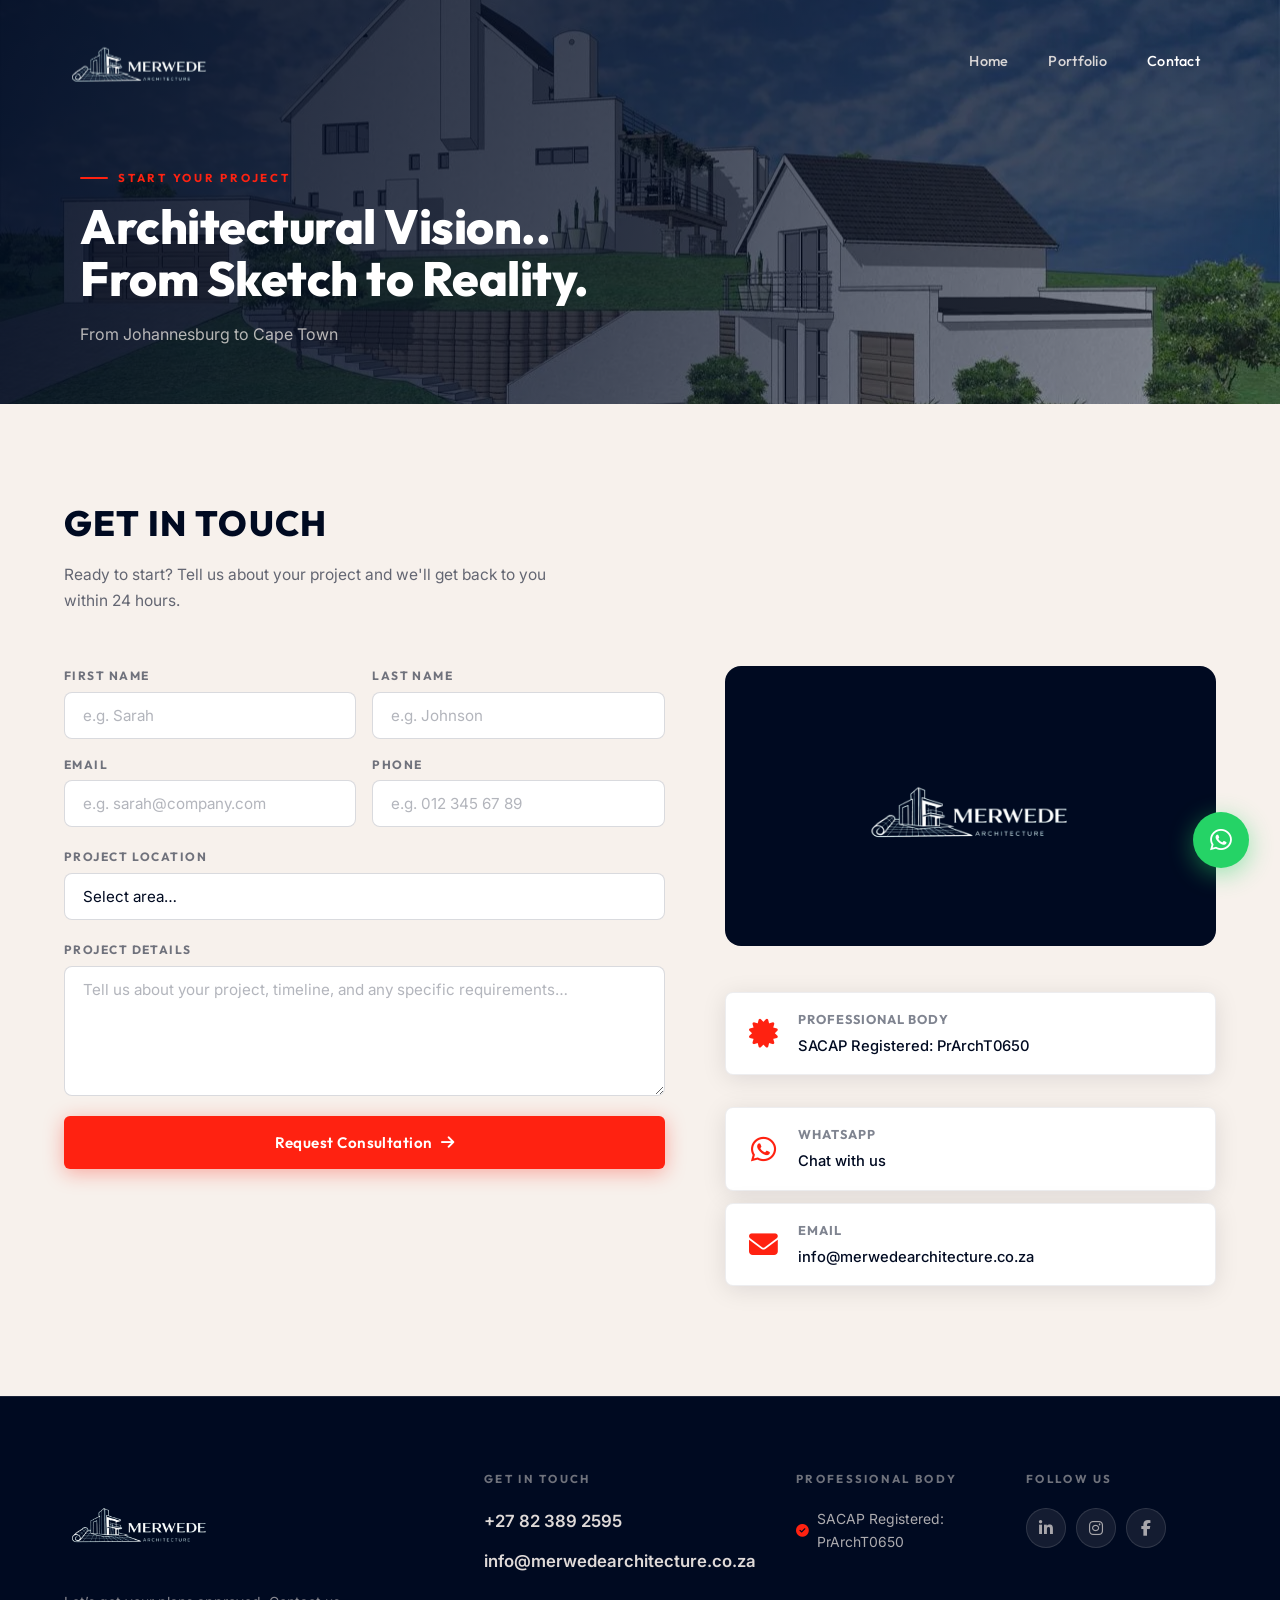
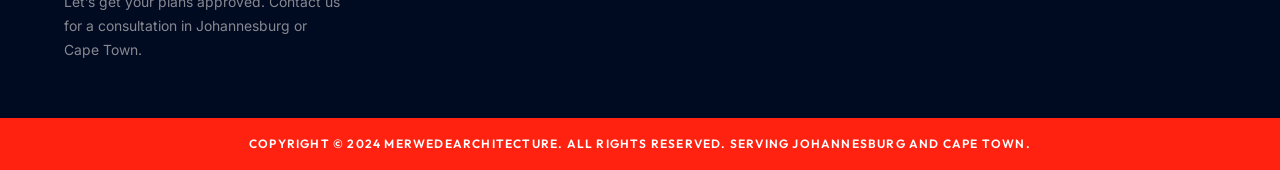
==== commit 74e37c6d: "Optimize mobile performance: resolve render-blocking, minify scripts, and convert images to WebP" ====
--- a/contact.html
+++ b/contact.html
@@ -13,9 +13,9 @@
     <link
         href="https://fonts.googleapis.com/css2?family=Outfit:wght@300;400;500;600;700;800;900&family=Inter:wght@300;400;500;600&display=swap"
         rel="stylesheet" />
-    <link rel="stylesheet" href="https://cdnjs.cloudflare.com/ajax/libs/font-awesome/6.5.0/css/all.min.css" />
+    <link rel="preload" href="https://cdnjs.cloudflare.com/ajax/libs/font-awesome/6.5.0/css/all.min.css" as="style" onload="this.onload=null;this.rel='stylesheet'"><noscript><link rel="stylesheet" href="https://cdnjs.cloudflare.com/ajax/libs/font-awesome/6.5.0/css/all.min.css"></noscript>
     <link rel="stylesheet" href="styles.css" />
-    <link rel="icon" type="image/png" href="/favicon.png">
+    <link rel="icon" type="image/png" href="/favicon.webp">
 
     <style>
         /* ── PAGE HERO ─────────────────────────── */
@@ -24,7 +24,7 @@
             min-height: 340px;
             display: flex;
             align-items: flex-end;
-            background: url('New Renders/usethese image.jpg') center 35% / cover no-repeat;
+            background: url('New Renders/usethese image.webp') center 35% / cover no-repeat;
             overflow: hidden;
         }
 
@@ -144,11 +144,11 @@
     <!-- Google tag (gtag.js) -->
     <script async src="https://www.googletagmanager.com/gtag/js?id=G-8H4WT26PH3"></script>
     <script>
-      window.dataLayer = window.dataLayer || [];
-      function gtag(){dataLayer.push(arguments);}
-      gtag('js', new Date());
-
-      gtag('config', 'G-8H4WT26PH3');
+        window.dataLayer = window.dataLayer || [];
+        function gtag() { dataLayer.push(arguments); }
+        gtag('js', new Date());
+
+        gtag('config', 'G-8H4WT26PH3');
     </script>
 
     <!-- Google Search Console -->
@@ -163,23 +163,25 @@
     </script>
     <script
         src="https://www.google.com/recaptcha/enterprise.js?render=6Lf0XZosAAAAAL5JedxUc0uK-Ax7Y8h39ebTZfSz"></script>
-    <script src="https://t.contentsquare.net/uxa/ec106db3bb3d9.js"></script>
+    <script defer src="https://t.contentsquare.net/uxa/ec106db3bb3d9.js"></script>
     <!-- Meta Pixel Code -->
     <script>
-    !function(f,b,e,v,n,t,s)
-    {if(f.fbq)return;n=f.fbq=function(){n.callMethod?
-    n.callMethod.apply(n,arguments):n.queue.push(arguments)};
-    if(!f._fbq)f._fbq=n;n.push=n;n.loaded=!0;n.version='2.0';
-    n.queue=[];t=b.createElement(e);t.async=!0;
-    t.src=v;s=b.getElementsByTagName(e)[0];
-    s.parentNode.insertBefore(t,s)}(window, document,'script',
-    'https://connect.facebook.net/en_US/fbevents.js');
-    fbq('init', '1763597548348383');
-    fbq('track', 'PageView');
+        !function (f, b, e, v, n, t, s) {
+            if (f.fbq) return; n = f.fbq = function () {
+                n.callMethod ?
+                n.callMethod.apply(n, arguments) : n.queue.push(arguments)
+            };
+            if (!f._fbq) f._fbq = n; n.push = n; n.loaded = !0; n.version = '2.0';
+            n.queue = []; t = b.createElement(e); t.async = !0;
+            t.src = v; s = b.getElementsByTagName(e)[0];
+            s.parentNode.insertBefore(t, s)
+        }(window, document, 'script',
+            'https://connect.facebook.net/en_US/fbevents.js');
+        fbq('init', '1763597548348383');
+        fbq('track', 'PageView');
     </script>
-    <noscript><img height="1" width="1" style="display:none"
-    src="https://www.facebook.com/tr?id=1763597548348383&ev=PageView&noscript=1"
-    /></noscript>
+    <noscript><img loading="lazy" height="1" width="1" style="display:none"
+            src="https://www.facebook.com/tr?id=1763597548348383&ev=PageView&noscript=1" /></noscript>
     <!-- End Meta Pixel Code -->
 </head>
 
@@ -190,7 +192,7 @@
         <nav class="nav-container">
             <div class="nav-logo">
                 <a href="index.html">
-                    <img src="final logo.png" alt="Merwede Architecture Logo">
+                    <img src="final logo.webp" alt="Merwede Architecture Logo">
                 </a>
             </div>
             <button class="nav-toggle" id="navToggle" aria-label="Open menu">
@@ -297,7 +299,7 @@
                                 console.log('Success:', data);
                                 responseMessage.style.display = "flex";
                                 responseMessage.querySelector('p').textContent = 'Form submitted successfully!';
-                                const baseUrl = window.location.origin + "thankyou";
+                                const baseUrl = window.location.origin + "/thankyou";
                                 window.location.href = baseUrl;
                                 form.reset();
 
@@ -313,7 +315,7 @@
                 <!-- Info -->
                 <div class="contact-map-col">
                     <div class="contact-logo-container">
-                        <img src="final logo.png" class="contact-logo" alt="Merwede Architecture Logo">
+                        <img src="final logo.webp" class="contact-logo" alt="Merwede Architecture Logo">
                     </div>
                     <div class="contact-info-cards" style="grid-template-columns: 1fr; margin-top: 0;">
                         <div class="contact-info-card" style="margin-bottom: 20px;">
@@ -351,7 +353,7 @@
                 <div class="footer-brand">
                     <div class="nav-logo footer-logo">
                         <a href="index.html">
-                            <img src="final logo.png" alt="Merwede Architecture Logo">
+                            <img src="final logo.webp" alt="Merwede Architecture Logo">
                         </a>
                     </div>
                     <p class="footer-tagline">Let’s get your plans approved. Contact us for a consultation in
@@ -405,7 +407,7 @@
         </div>
     </footer>
 
-    <script src="script.js"></script>
+    <script defer src="script.js"></script>
 
     <!-- ===================== FLOATING WHATSAPP ===================== -->
     <a href="https://wa.me/27823892595" class="wa-float" target="_blank" rel="noopener" aria-label="Chat on WhatsApp"
--- a/styles.css
+++ b/styles.css
@@ -1,2797 +1 @@
-/* ==========================================
-   MERWEDE ARCHITECTURE — MASTER STYLESHEET
-   ========================================== */
-
-/* ---- CSS Custom Properties ---- */
-:root {
-  --night: #000A21;
-  --snow: #F7F1EC;
-  --cream: #EBDDCF;
-  --orange: #FF2211;
-  --dew: #B3DEEF;
-  --dawn: #3B5772;
-
-  --font-heading: 'Outfit', sans-serif;
-  --font-body: 'Inter', sans-serif;
-
-  --nav-h: 120px;
-  --radius-sm: 8px;
-  --radius-md: 16px;
-  --radius-lg: 24px;
-  --shadow-card: 0 4px 24px rgba(0, 10, 33, 0.10);
-  --shadow-hover: 0 12px 40px rgba(0, 10, 33, 0.18);
-  --transition: 0.32s cubic-bezier(.4, 0, .2, 1);
-}
-
-/* ---- Reset & Base ---- */
-*,
-*::before,
-*::after {
-  box-sizing: border-box;
-  margin: 0;
-  padding: 0;
-}
-
-html {
-  scroll-behavior: smooth;
-  font-size: 16px;
-}
-
-body {
-  font-family: var(--font-body);
-  color: var(--night);
-  background: var(--snow);
-  line-height: 1.65;
-  overflow-x: hidden;
-}
-
-img {
-  display: block;
-  max-width: 100%;
-  filter: contrast(1.04) saturate(1.08) brightness(1.02);
-  image-rendering: -webkit-optimize-contrast;
-  image-rendering: crisp-edges;
-}
-
-.nav-logo a {
-  display: flex;
-  align-items: center;
-}
-
-.nav-logo img {
-  height: 104px;
-  transform: scale(1.45);
-  transform-origin: left center;
-  width: auto;
-  border-radius: 0;
-  background: transparent;
-}
-
-.footer-logo img {
-  height: 104px;
-  transform: scale(1.45);
-  transform-origin: left center;
-  width: auto;
-  border-radius: 0;
-  background: transparent;
-  padding: 0;
-}
-
-a {
-  text-decoration: none;
-  color: inherit;
-}
-
-ul {
-  list-style: none;
-}
-
-button {
-  cursor: pointer;
-  border: none;
-  background: none;
-  font: inherit;
-}
-
-/* ---- Container ---- */
-.container {
-  width: 100%;
-  max-width: 1200px;
-  margin: 0 auto;
-  padding: 0 24px;
-}
-
-/* ---- Buttons ---- */
-.btn {
-  display: inline-flex;
-  align-items: center;
-  gap: 8px;
-  padding: 14px 32px;
-  border-radius: 6px;
-  font-family: var(--font-heading);
-  font-weight: 600;
-  font-size: 0.95rem;
-  letter-spacing: 0.03em;
-  transition: transform var(--transition), box-shadow var(--transition), background var(--transition);
-  cursor: pointer;
-  white-space: nowrap;
-}
-
-.btn-primary {
-  background: var(--orange);
-  color: #fff;
-  box-shadow: 0 4px 20px rgba(255, 34, 17, 0.35);
-}
-
-.btn-primary:hover {
-  transform: scale(1.06) translateY(-2px);
-  box-shadow: 0 8px 32px rgba(255, 34, 17, 0.5);
-}
-
-.btn-secondary {
-  background: rgba(0, 10, 33, 0.65);
-  color: #fff;
-  border: 2px solid rgba(247, 241, 236, 0.55);
-}
-
-.btn-secondary:hover {
-  background: rgba(0, 10, 33, 0.85);
-  border-color: rgba(247, 241, 236, 0.85);
-  transform: translateY(-2px);
-}
-
-.btn-sm {
-  padding: 10px 22px;
-  font-size: 0.85rem;
-}
-
-.btn-full {
-  width: 100%;
-  justify-content: center;
-}
-
-/* ==========================================
-   NAVIGATION
-   ========================================== */
-#header {
-  position: fixed;
-  top: 0;
-  left: 0;
-  right: 0;
-  z-index: 1000;
-  transition: background var(--transition), box-shadow var(--transition), padding var(--transition);
-  background: transparent;
-  padding: 0;
-}
-
-#header.scrolled {
-  background: rgba(0, 10, 33, 0.95);
-  backdrop-filter: blur(12px);
-  box-shadow: 0 2px 20px rgba(0, 0, 0, 0.25);
-}
-
-#header.nav-orange-bg.scrolled {
-  background: rgba(255, 34, 17, 0.95);
-  box-shadow: none;
-}
-
-.nav-container {
-  max-width: 1200px;
-  margin: 0 auto;
-  padding: 0 24px;
-  height: var(--nav-h);
-  display: flex;
-  align-items: center;
-  justify-content: space-between;
-}
-
-.nav-logo {
-  display: flex;
-  align-items: center;
-  gap: 12px;
-}
-
-.logo-icon svg {
-  border-radius: 6px;
-}
-
-.logo-text {
-  display: flex;
-  flex-direction: column;
-  line-height: 1.1;
-}
-
-.logo-main {
-  font-family: var(--font-heading);
-  font-size: 1.1rem;
-  font-weight: 800;
-  letter-spacing: 0.14em;
-  color: #fff;
-}
-
-.logo-sub {
-  font-family: var(--font-heading);
-  font-size: 0.55rem;
-  font-weight: 400;
-  letter-spacing: 0.28em;
-  color: var(--dew);
-}
-
-.nav-links {
-  display: flex;
-  align-items: center;
-  gap: 8px;
-}
-
-.nav-link {
-  font-family: var(--font-heading);
-  font-size: 0.9rem;
-  font-weight: 500;
-  color: rgba(247, 241, 236, 0.85);
-  padding: 8px 16px;
-  border-radius: 50px;
-  transition: color var(--transition), background var(--transition);
-  letter-spacing: 0.02em;
-}
-
-.nav-link:hover {
-  color: #fff;
-  background: rgba(255, 255, 255, 0.08);
-}
-
-.nav-link.nav-cta {
-  background: var(--orange);
-  color: #fff;
-  padding: 9px 22px;
-  font-weight: 600;
-}
-
-.nav-link.nav-cta:hover {
-  background: #e01c0c;
-  transform: translateY(-1px);
-}
-
-.nav-toggle {
-  display: none;
-  flex-direction: column;
-  gap: 5px;
-  padding: 6px;
-}
-
-.nav-toggle span {
-  display: block;
-  width: 24px;
-  height: 2px;
-  background: #fff;
-  border-radius: 2px;
-  transition: var(--transition);
-}
-
-/* ==========================================
-   HERO
-   ========================================== */
-.hero {
-  min-height: 100vh;
-  position: relative;
-  display: flex;
-  align-items: center;
-  background:
-    url("hero_bg.png") center center / cover no-repeat;
-  overflow: hidden;
-}
-
-.hero-overlay {
-  position: absolute;
-  inset: 0;
-  background: linear-gradient(110deg,
-      rgba(0, 10, 33, 0.92) 0%,
-      rgba(0, 10, 33, 0.75) 45%,
-      rgba(0, 10, 33, 0.30) 100%);
-  z-index: 1;
-}
-
-.hero-content {
-  position: relative;
-  z-index: 2;
-  margin: 0;
-  padding: calc(var(--nav-h) + 60px) 24px 100px 80px;
-  width: 100%;
-}
-
-.hero-eyebrow {
-  font-family: var(--font-heading);
-  font-size: 0.78rem;
-  font-weight: 600;
-  letter-spacing: 0.22em;
-  text-transform: uppercase;
-  color: var(--dew);
-  margin-bottom: 18px;
-  display: flex;
-  align-items: center;
-  gap: 10px;
-}
-
-.hero-eyebrow::before {
-  content: '';
-  display: inline-block;
-  width: 32px;
-  height: 2px;
-  background: var(--orange);
-  border-radius: 2px;
-}
-
-.hero-title {
-  font-family: var(--font-heading);
-  font-size: clamp(2rem, 3.8vw, 3rem);
-  font-weight: 800;
-  line-height: 1.08;
-  color: #fff;
-  margin-bottom: 22px;
-  letter-spacing: -0.01em;
-}
-
-.hero-title-accent {
-  color: #fff;
-}
-
-.hero-sub {
-  font-size: 1.05rem;
-  color: rgba(247, 241, 236, 0.78);
-  max-width: 520px;
-  margin-bottom: 36px;
-  line-height: 1.72;
-}
-
-.hero-buttons {
-  display: flex;
-  align-items: center;
-  gap: 14px;
-  flex-wrap: wrap;
-  margin-bottom: 48px;
-}
-
-.hero-badges {
-  display: flex;
-  gap: 16px;
-  flex-wrap: wrap;
-}
-
-.hero-badge {
-  display: flex;
-  align-items: center;
-  gap: 7px;
-  font-family: var(--font-heading);
-  font-size: 0.78rem;
-  font-weight: 500;
-  color: rgba(247, 241, 236, 0.7);
-  background: rgba(255, 255, 255, 0.06);
-  border: 1px solid rgba(255, 255, 255, 0.12);
-  border-radius: 50px;
-  padding: 6px 14px;
-  backdrop-filter: blur(6px);
-}
-
-.hero-badge i {
-  color: var(--dew);
-  font-size: 0.72rem;
-}
-
-.hero-scroll-hint {
-  position: absolute;
-  bottom: 36px;
-  right: 80px;
-  z-index: 2;
-  display: flex;
-  flex-direction: column;
-  align-items: center;
-  gap: 10px;
-}
-
-.hero-scroll-hint span {
-  font-family: var(--font-heading);
-  font-size: 0.65rem;
-  letter-spacing: 0.18em;
-  text-transform: uppercase;
-  color: rgba(247, 241, 236, 0.45);
-  writing-mode: vertical-lr;
-}
-
-.hero-scroll-line {
-  width: 1px;
-  height: 56px;
-  background: linear-gradient(to bottom, rgba(247, 241, 236, 0.8), transparent);
-  animation: scrollPulse 2.2s cubic-bezier(0.77, 0, 0.175, 1) infinite;
-  transform-origin: top;
-}
-
-@keyframes scrollPulse {
-  0% {
-    transform: scaleY(0);
-    opacity: 0;
-  }
-  30% {
-    transform: scaleY(1);
-    opacity: 1;
-  }
-  70% {
-    transform: translateY(20px) scaleY(0);
-    opacity: 0;
-  }
-  100% {
-    transform: translateY(20px) scaleY(0);
-    opacity: 0;
-  }
-}
-
-/* ==========================================
-   SECTION HEADER (shared)
-   ========================================== */
-.section-header {
-  text-align: center;
-  margin-bottom: 60px;
-}
-
-.section-eyebrow {
-  font-family: var(--font-heading);
-  font-size: 0.75rem;
-  font-weight: 600;
-  letter-spacing: 0.22em;
-  text-transform: uppercase;
-  color: var(--orange);
-  margin-bottom: 12px;
-}
-
-.section-title {
-  font-family: var(--font-heading);
-  font-size: clamp(1.8rem, 3.5vw, 2.6rem);
-  font-weight: 800;
-  color: var(--night);
-  margin-bottom: 14px;
-  line-height: 1.15;
-}
-
-.section-sub {
-  font-size: 1rem;
-  color: rgba(0, 10, 33, 0.6);
-  max-width: 540px;
-  margin: 0 auto;
-  line-height: 1.68;
-}
-
-.services {
-  position: relative;
-  padding: 100px 0;
-  background: var(--dew);
-}
-
-/* 2-col wrapper: left info | right cards */
-.services-layout {
-  display: grid;
-  grid-template-columns: 3fr 7fr;
-  gap: 60px;
-  align-items: start;
-}
-
-/* Left column */
-.services-info {
-  padding-top: 8px;
-  position: sticky;
-  top: 140px;
-}
-
-.services-heading {
-  font-family: var(--font-heading);
-  font-size: clamp(2rem, 3.5vw, 3.2rem);
-  font-weight: 800;
-  color: var(--night);
-  line-height: 1.15;
-  margin-bottom: 18px;
-}
-
-.services-tagline {
-  font-size: 0.94rem;
-  color: var(--night);
-  line-height: 1.72;
-  margin-bottom: 30px;
-}
-
-/* Right column: cards + cta stacked */
-.services-right {
-  display: flex;
-  flex-direction: column;
-  gap: 0;
-}
-
-/* 4 cards in a grid */
-.services-grid {
-  display: grid;
-  grid-template-columns: repeat(2, 1fr);
-  gap: 20px;
-}
-
-.service-card {
-  background: var(--cream);
-  border-radius: 15px;
-  padding: 36px 28px;
-  box-shadow: var(--shadow-card);
-  transition: transform var(--transition), box-shadow var(--transition);
-  border: 1px solid rgba(0, 10, 33, 0.05);
-  position: relative;
-  overflow: hidden;
-}
-
-.service-card-full {
-  grid-column: 1 / -1;
-}
-
-.service-card:hover {
-  transform: translateY(-8px);
-  box-shadow: var(--shadow-hover);
-}
-
-.service-icon {
-  width: 56px;
-  height: 56px;
-  border-radius: var(--radius-md);
-  display: flex;
-  align-items: center;
-  justify-content: flex-start;
-  margin-bottom: 22px;
-  transition: transform var(--transition);
-}
-
-.service-card:hover .service-icon {
-  transform: scale(1.1);
-}
-
-.service-icon i {
-  font-size: 2.5rem;
-  color: var(--orange);
-  stroke: var(--orange);
-  stroke-width: 1px;
-  -webkit-text-stroke: 1px var(--orange);
-  transition: text-shadow var(--transition);
-}
-
-.service-card:hover .service-icon i {
-  text-shadow: 0 0 10px rgba(255, 34, 17, 0.4);
-  -webkit-text-stroke: 1.5px var(--orange);
-}
-
-.service-icon {
-  width: 56px;
-  height: 56px;
-  background: var(--night);
-  border-radius: var(--radius-md);
-  display: flex;
-  align-items: center;
-  justify-content: center;
-  margin-bottom: 22px;
-  transition: background var(--transition);
-}
-
-.service-card:hover .service-icon {
-  background: var(--orange);
-}
-
-.service-icon i {
-  font-size: 1.35rem;
-  color: var(--snow);
-}
-
-.service-card--accent .service-icon {
-  background: var(--dawn);
-}
-
-.service-name {
-  font-family: var(--font-heading);
-  font-size: 1rem;
-  font-weight: 700;
-  color: var(--night);
-  margin-bottom: 12px;
-  text-transform: uppercase;
-  letter-spacing: 0.04em;
-}
-
-.service-desc {
-  font-size: 0.86rem;
-  color: var(--night);
-  line-height: 1.72;
-}
-
-.services-cta-container {
-  text-align: center;
-  margin-top: 60px;
-}
-
-.services-main-cta {
-  background: var(--orange);
-  color: var(--snow);
-  padding: 16px 40px;
-  font-size: 1.1rem;
-}
-
-/* Responsive */
-@media (max-width: 960px) {
-  .services-layout {
-    grid-template-columns: 1fr;
-    gap: 36px;
-  }
-}
-
-/* ==========================================
-   PORTFOLIO
-   ========================================== */
-.portfolio {
-  background: var(--snow);
-  padding: 100px 0 110px;
-}
-
-/* Section header */
-.portfolio-section-header {
-  margin-bottom: 74px;
-  text-align: left;
-  position: relative;
-  padding-bottom: 20px;
-}
-
-.portfolio-section-title {
-  font-family: var(--font-heading);
-  font-size: clamp(1.9rem, 3.5vw, 2.8rem);
-  font-weight: 800;
-  color: var(--night);
-  line-height: 1.1;
-  margin-bottom: 12px;
-}
-
-/* Red accent line */
-.portfolio-section-header::after {
-  content: "";
-  position: absolute;
-  bottom: 0;
-  left: 0;
-  width: 60px;
-  height: 2px;
-  background-color: #E84A33;
-  /* Council Red */
-}
-
-.portfolio-section-sub {
-  font-family: var(--font-body);
-  font-size: 0.98rem;
-  color: rgba(0, 10, 33, 0.58);
-  max-width: 580px;
-  line-height: 1.65;
-  margin-top: 10px;
-}
-
-/* Projects Grid (4-card uniform row) */
-.portfolio-mosaic {
-  display: grid;
-  grid-template-columns: repeat(4, 1fr);
-  gap: 24px;
-}
-
-@media (max-width: 1024px) {
-  .portfolio-mosaic {
-    grid-template-columns: repeat(2, 1fr);
-  }
-}
-
-@media (max-width: 640px) {
-  .portfolio-mosaic {
-    grid-template-columns: 1fr;
-  }
-}
-
-/* Portfolio item base (Flip Card Container) */
-.pf-item.flip-card {
-  perspective: 1200px;
-  background: transparent;
-  width: 100%;
-  height: 450px;
-}
-
-.flip-card-inner {
-  position: relative;
-  width: 100%;
-  height: 100%;
-  transition: transform 0.6s cubic-bezier(0.4, 0, 0.2, 1);
-  transform-style: preserve-3d;
-  border-radius: 20px;
-}
-
-.flip-card-front,
-.flip-card-back {
-  position: absolute;
-  inset: 0;
-  width: 100%;
-  height: 100%;
-  -webkit-backface-visibility: hidden;
-  backface-visibility: hidden;
-  border-radius: 20px;
-  overflow: hidden;
-}
-
-/* Front Side */
-.flip-card-front {
-  background-size: cover;
-  background-position: center;
-  background-repeat: no-repeat;
-  cursor: pointer;
-}
-
-/* Front Side Overlay (Hover) */
-.flip-card-front::after {
-  content: "";
-  position: absolute;
-  inset: 0;
-  background: var(--orange);
-  opacity: 0;
-  transition: opacity 0.35s ease;
-  z-index: 1;
-}
-
-.pf-item.flip-card:hover .flip-card-front::after,
-.pf-item.card-link:hover .flip-card-front::after {
-  opacity: 0.85;
-}
-
-/* Permanent Category Banner */
-.pf-label-banner {
-  position: absolute;
-  bottom: 0;
-  left: 0;
-  right: 0;
-  padding: 18px 24px;
-  background: rgba(0, 10, 33, 0.9);
-  z-index: 2;
-}
-
-.pf-name {
-  display: block;
-  font-family: var(--font-heading);
-  color: #fff;
-  font-size: 1.15rem;
-  font-weight: 700;
-  text-transform: uppercase;
-  letter-spacing: 0.05em;
-  margin: 0;
-}
-
-.pf-desc {
-  font-family: var(--font-body);
-  color: rgba(247, 241, 236, 0.8);
-  font-size: 0.9rem;
-  line-height: 1.4;
-  margin: 6px 0 0 0;
-}
-
-/* Hover Button Overlay */
-.pf-hover-content {
-  position: absolute;
-  inset: 0;
-  z-index: 3;
-  display: flex;
-  justify-content: center;
-  align-items: center;
-  opacity: 0;
-  transform: translateY(15px);
-  transition: opacity 0.35s ease, transform 0.35s ease;
-}
-
-.pf-item.flip-card:hover .pf-hover-content,
-.pf-item.card-link:hover .pf-hover-content {
-  opacity: 1;
-  transform: translateY(0);
-}
-
-.pf-explore-btn {
-  pointer-events: none;
-  font-size: 0.95rem;
-  padding: 14px 28px;
-  background: var(--night);
-  color: #fff;
-  border: 2px solid rgba(255, 255, 255, 0.15);
-  border-radius: 6px;
-  font-family: var(--font-heading);
-  font-weight: 600;
-  text-transform: uppercase;
-  letter-spacing: 0.05em;
-  box-shadow: 0 4px 15px rgba(0, 0, 0, 0.3);
-}
-
-/* 3D FLIP MECHANISM (JS Triggers .flipped class) */
-.pf-item.flip-card.flipped .flip-card-inner {
-  transform: rotateY(180deg);
-}
-
-/* Back Side */
-.flip-card-back {
-  background: var(--night);
-  transform: rotateY(180deg);
-  display: flex;
-  flex-direction: column;
-  padding: 0;
-  cursor: default;
-  overflow: hidden;
-}
-
-.flip-card-close {
-  position: absolute;
-  top: 15px;
-  right: 15px;
-  color: #fff;
-  font-size: 1.5rem;
-  z-index: 10;
-  cursor: pointer;
-  transition: color 0.2s ease, background 0.2s ease;
-  background: rgba(0, 10, 33, 0.5);
-  border-radius: 50%;
-  width: 40px;
-  height: 40px;
-  display: flex;
-  align-items: center;
-  justify-content: center;
-}
-
-.flip-card-close:hover {
-  color: var(--orange);
-  background: rgba(0, 10, 33, 0.8);
-}
-
-/* Gallery Slider for Back of Card */
-.fc-arrow {
-  position: absolute;
-  top: 50%;
-  transform: translateY(-50%);
-  width: 48px; /* Optimized mobile touch target */
-  height: 48px;
-  background: rgba(0, 10, 33, 0.6);
-  color: #fff;
-  border: none;
-  border-radius: 50%;
-  display: flex;
-  align-items: center;
-  justify-content: center;
-  z-index: 100;
-  transition: background 0.3s, color 0.3s;
-  cursor: pointer;
-}
-
-.fc-arrow i,
-.flip-card-close i {
-  pointer-events: none;
-}
-
-.fc-arrow:hover {
-  background: var(--orange);
-}
-
-.fc-prev {
-  left: 10px;
-}
-
-.fc-next {
-  right: 10px;
-}
-
-.fc-gallery {
-  display: flex;
-  overflow-x: auto;
-  overflow-y: hidden;
-  scroll-snap-type: x mandatory;
-  -webkit-overflow-scrolling: touch;
-  width: 100%;
-  height: 100%;
-  scrollbar-width: none;
-  /* Firefox */
-}
-
-.fc-gallery::-webkit-scrollbar {
-  display: none;
-  /* Chrome, Safari */
-}
-
-.fc-slide {
-  scroll-snap-align: start;
-  flex: 0 0 100%;
-  width: 100%;
-  height: 100%;
-  position: relative;
-  display: flex;
-  flex-direction: column;
-  justify-content: center;
-  align-items: center;
-}
-
-.fc-slide img {
-  width: 100%;
-  height: 100%;
-  object-fit: cover;
-}
-
-.fc-slide-caption {
-  position: absolute;
-  bottom: 0;
-  left: 0;
-  right: 0;
-  background: rgba(0, 10, 33, 0.75);
-  color: #fff;
-  padding: 12px 16px;
-  text-align: center;
-  font-family: var(--font-heading);
-  font-size: 0.95rem;
-  font-weight: 600;
-  letter-spacing: 0.05em;
-}
-
-/* ==========================================
-   ABOUT
-   ========================================== */
-.about {
-  background: var(--cream);
-  padding: 110px 0;
-}
-
-.about-grid {
-  display: grid;
-  grid-template-columns: 1fr 1fr;
-  gap: 80px;
-  align-items: center;
-}
-
-.about-image-col {
-  position: relative;
-}
-
-.about-image-wrap {
-  position: relative;
-  border-radius: var(--radius-lg);
-  overflow: hidden;
-  box-shadow: 0 20px 60px rgba(0, 10, 33, 0.22);
-}
-
-.about-image-wrap img {
-  width: 100%;
-  height: 520px;
-  object-fit: cover;
-  display: block;
-}
-
-.about-image-badge {
-  position: absolute;
-  bottom: 28px;
-  right: -24px;
-  background: var(--orange);
-  color: #fff;
-  border-radius: var(--radius-md);
-  padding: 18px 22px;
-  display: flex;
-  flex-direction: column;
-  align-items: center;
-  box-shadow: 0 8px 28px rgba(255, 34, 17, 0.4);
-}
-
-.about-badge-number {
-  font-family: var(--font-heading);
-  font-size: 2rem;
-  font-weight: 800;
-  line-height: 1;
-}
-
-.about-badge-text {
-  font-family: var(--font-heading);
-  font-size: 0.72rem;
-  font-weight: 500;
-  letter-spacing: 0.08em;
-  text-align: center;
-  opacity: 0.9;
-}
-
-.about-content-col {
-  max-width: 560px;
-}
-
-.about-lead {
-  font-size: 1.05rem;
-  color: rgba(0, 10, 33, 0.82);
-  line-height: 1.75;
-  margin-bottom: 22px;
-  font-weight: 500;
-}
-
-.about-body {
-  font-size: 0.94rem;
-  color: rgba(0, 10, 33, 0.65);
-  line-height: 1.75;
-  margin-bottom: 18px;
-}
-
-.about-credentials {
-  margin-top: 36px;
-  display: flex;
-  flex-direction: column;
-  gap: 16px;
-}
-
-.credential-item {
-  display: flex;
-  align-items: flex-start;
-  gap: 16px;
-  background: rgba(0, 10, 33, 0.06);
-  border-radius: var(--radius-sm);
-  padding: 16px 20px;
-}
-
-.credential-item>i {
-  font-size: 1.5rem;
-  color: var(--orange);
-  flex-shrink: 0;
-  margin-top: 2px;
-}
-
-.credential-item strong {
-  font-family: var(--font-heading);
-  font-size: 0.95rem;
-  font-weight: 700;
-  color: var(--night);
-  display: block;
-  margin-bottom: 2px;
-}
-
-.credential-item span {
-  font-size: 0.8rem;
-  color: rgba(0, 10, 33, 0.55);
-}
-
-/* ==========================================
-   CONTACT
-   ========================================== */
-.contact {
-  position: relative;
-  background: var(--snow);
-  padding: 110px 0;
-  z-index: 1;
-}
-
-.contact .section-title {
-  color: var(--night);
-}
-
-.contact .section-sub {
-  color: rgba(0, 10, 33, 0.6);
-}
-
-.contact-grid {
-  display: grid;
-  grid-template-columns: 1.1fr 0.9fr;
-  gap: 60px;
-  align-items: start;
-}
-
-/* Form */
-.contact-form {
-  display: flex;
-  flex-direction: column;
-  gap: 20px;
-}
-
-.form-row {
-  display: grid;
-  grid-template-columns: 1fr 1fr;
-  gap: 16px;
-}
-
-.form-group {
-  display: flex;
-  flex-direction: column;
-  gap: 6px;
-}
-
-.form-group--full {
-  grid-column: 1/-1;
-}
-
-.form-group label {
-  font-family: var(--font-heading);
-  font-size: 0.75rem;
-  font-weight: 700;
-  text-transform: uppercase;
-  letter-spacing: 0.12em;
-  color: rgba(0, 10, 33, 0.55);
-}
-
-.form-group input,
-.form-group select,
-.form-group textarea {
-  width: 100%;
-  padding: 13px 18px;
-  border: 1.5px solid rgba(0, 10, 33, 0.15);
-  border-radius: var(--radius-sm);
-  background: #fff;
-  font-family: var(--font-body);
-  font-size: 0.95rem;
-  color: var(--night);
-  outline: none;
-  transition: border-color var(--transition), box-shadow var(--transition);
-  appearance: none;
-}
-
-.form-group input:focus,
-.form-group select:focus,
-.form-group textarea:focus {
-  border-color: var(--orange);
-  box-shadow: 0 0 0 3px rgba(255, 34, 17, 0.12);
-}
-
-.form-group input::placeholder,
-.form-group textarea::placeholder {
-  color: rgba(0, 10, 33, 0.3);
-}
-
-.form-group textarea {
-  resize: vertical;
-  min-height: 130px;
-}
-
-select {
-  background-image: url("data:image/svg+xml,%3Csvg xmlns='http://www.w3.org/2000/svg' width='12' height='12' viewBox='0 0 24 24' fill='none' stroke='%23000A21' stroke-width='2'%3E%3Cpolyline points='6 9 12 15 18 9'%3E%3C/polyline%3E%3C/svg%3E");
-  background-repeat: no-repeat;
-  background-position: right 14px center;
-  padding-right: 40px;
-}
-
-.form-success {
-  display: none;
-  align-items: center;
-  gap: 12px;
-  padding: 16px 20px;
-  background: rgba(0, 10, 33, 0.05);
-  border-radius: var(--radius-sm);
-  border-left: 3px solid var(--orange);
-  color: var(--night);
-  font-size: 0.95rem;
-  font-weight: 500;
-}
-
-.form-success i {
-  font-size: 1.4rem;
-  color: var(--orange);
-}
-
-.form-success.visible {
-  display: flex;
-}
-
-/* Map column */
-.contact-map-col {
-  display: flex;
-  flex-direction: column;
-  gap: 16px;
-}
-
-.contact-map {
-  height: 340px;
-  border-radius: var(--radius-md);
-  overflow: hidden;
-  background: var(--cream);
-  box-shadow: var(--shadow-card);
-}
-
-.contact-info-cards {
-  display: flex;
-  flex-direction: column;
-  gap: 12px;
-}
-
-.contact-info-card {
-  display: flex;
-  align-items: center;
-  gap: 16px;
-  background: #fff;
-  border-radius: var(--radius-sm);
-  padding: 16px 20px;
-  border: 1px solid rgba(0, 10, 33, 0.07);
-  box-shadow: var(--shadow-card);
-}
-
-.contact-info-card>i {
-  font-size: 1.8rem;
-  color: var(--orange);
-  width: 36px;
-  text-align: center;
-}
-
-.contact-info-card strong {
-  font-family: var(--font-heading);
-  font-size: 0.8rem;
-  font-weight: 700;
-  text-transform: uppercase;
-  letter-spacing: 0.08em;
-  color: rgba(0, 10, 33, 0.5);
-  display: block;
-  margin-bottom: 2px;
-}
-
-.contact-info-card a {
-  font-size: 0.92rem;
-  color: var(--night);
-  font-weight: 500;
-  transition: color var(--transition);
-}
-
-.contact-info-card a:hover {
-  color: var(--orange);
-}
-
-/* ==========================================
-   FOOTER
-   ========================================== */
-.footer {
-  background: var(--night);
-  border-top: 1px solid rgba(255, 255, 255, 0.1);
-}
-
-.footer-main {
-  padding: 72px 0 56px;
-}
-
-.footer-grid {
-  display: grid;
-  grid-template-columns: 2fr 1fr 1fr 1fr;
-  gap: 40px;
-}
-
-.footer-logo .logo-main {
-  font-size: 1rem;
-}
-
-.footer-tagline {
-  margin-top: 18px;
-  font-size: 0.87rem;
-  color: rgba(247, 241, 236, 0.55);
-  line-height: 1.7;
-  max-width: 280px;
-}
-
-.footer-col-title {
-  font-family: var(--font-heading);
-  font-size: 0.72rem;
-  font-weight: 700;
-  letter-spacing: 0.2em;
-  text-transform: uppercase;
-  color: rgba(247, 241, 236, 0.45);
-  margin-bottom: 20px;
-}
-
-.footer-contact-text {
-  display: flex;
-  flex-direction: column;
-  gap: 12px;
-}
-
-.footer-contact-link {
-  font-size: 1.05rem;
-  font-weight: 600;
-  color: rgba(247, 241, 236, 0.9);
-  transition: color var(--transition), transform var(--transition);
-  display: inline-flex;
-  align-items: center;
-  gap: 8px;
-  text-decoration: none;
-}
-
-.footer-contact-link:hover {
-  color: var(--orange);
-  transform: translateX(4px);
-}
-
-.footer-pro-list {
-  display: flex;
-  flex-direction: column;
-  gap: 10px;
-}
-
-.footer-pro-list li {
-  display: flex;
-  align-items: center;
-  gap: 8px;
-  font-size: 0.87rem;
-  color: rgba(247, 241, 236, 0.7);
-}
-
-.footer-pro-list li i {
-  color: var(--orange);
-  font-size: 0.8rem;
-}
-
-.footer-social {
-  display: flex;
-  gap: 10px;
-}
-
-.social-icon {
-  width: 40px;
-  height: 40px;
-  border-radius: 50%;
-  display: flex;
-  align-items: center;
-  justify-content: center;
-  font-size: 1rem;
-  color: rgba(247, 241, 236, 0.65);
-  background: rgba(247, 241, 236, 0.08);
-  border: 1px solid rgba(247, 241, 236, 0.12);
-  transition: transform var(--transition), background var(--transition), color var(--transition), border-color var(--transition);
-}
-
-.social-icon:hover {
-  transform: translateY(-3px) scale(1.1);
-}
-
-.social-icon--linkedin:hover {
-  background: #0077b5;
-  color: #fff;
-  border-color: #0077b5;
-}
-
-.social-icon--instagram:hover {
-  background: linear-gradient(135deg, #f58529, #dd2a7b, #515bd4);
-  color: #fff;
-  border-color: transparent;
-}
-
-.social-icon--facebook:hover {
-  background: #1877f2;
-  color: #fff;
-  border-color: #1877f2;
-}
-
-.footer-bar {
-  background: var(--orange);
-  padding: 16px 0;
-  text-align: center;
-}
-
-.footer-bar p {
-  font-family: var(--font-heading);
-  font-size: 0.75rem;
-  font-weight: 600;
-  letter-spacing: 0.1em;
-  text-transform: uppercase;
-  color: #fff;
-}
-
-/* ==========================================
-   SCROLL ANIMATIONS
-   ========================================== */
-.reveal {
-  opacity: 0;
-  transform: translateY(36px);
-  transition: opacity 0.65s cubic-bezier(.4, 0, .2, 1), transform 0.65s cubic-bezier(.4, 0, .2, 1);
-}
-
-.reveal.visible {
-  opacity: 1;
-  transform: none;
-}
-
-.reveal-delay-1 {
-  transition-delay: 0.1s;
-}
-
-.reveal-delay-2 {
-  transition-delay: 0.2s;
-}
-
-.reveal-delay-3 {
-  transition-delay: 0.3s;
-}
-
-/* ==========================================
-   RESPONSIVE
-   ========================================== */
-
-/* Tablet */
-@media (max-width: 960px) {
-  .services-grid {
-    grid-template-columns: 1fr 1fr;
-    gap: 20px;
-  }
-
-  .portfolio-mosaic {
-    grid-template-columns: 1fr 1fr;
-    grid-template-rows: 240px 240px 240px 200px;
-    grid-template-areas:
-      "a b"
-      "a c"
-      "d e"
-      "f g";
-  }
-
-  .pf-item--c {
-    grid-row: auto;
-  }
-
-  .about-grid {
-    grid-template-columns: 1fr;
-    gap: 50px;
-  }
-
-  .about-image-badge {
-    right: 16px;
-  }
-
-  .contact-grid {
-    grid-template-columns: 1fr;
-    gap: 40px;
-  }
-
-  .footer-grid {
-    grid-template-columns: 1fr 1fr;
-    gap: 36px 40px;
-  }
-
-  .footer-brand {
-    grid-column: 1 / -1;
-  }
-}
-
-/* Mobile */
-@media (max-width: 640px) {
-  :root {
-    --nav-h: 66px;
-  }
-
-  .nav-toggle {
-    display: flex;
-  }
-
-.nav-links {
-    position: fixed;
-    top: calc(0px - var(--nav-h));
-    left: 0;
-    right: 0;
-    background: rgba(0, 10, 33, 0.97);
-    flex-direction: column;
-    padding: 28px 24px 36px;
-    gap: 6px;
-    transform: translateY(-110%);
-    transition: transform 0.4s cubic-bezier(.4, 0, .2, 1);
-    z-index: 999;
-    backdrop-filter: blur(12px);
-  }
-
-  .nav-links.open {
-    transform: translateY(calc(var(--nav-h) * 2));
-  }
-
-  .nav-link {
-    padding: 14px 20px;
-    font-size: 1rem;
-    border-radius: var(--radius-sm);
-  }
-
-  .hero-content {
-    padding-left: 24px;
-    padding-right: 24px;
-  }
-
-  .hero-scroll-hint {
-    display: none;
-  }
-
-  .services {
-    padding: 72px 0;
-  }
-
-  .services-grid {
-    grid-template-columns: 1fr;
-  }
-
-  .service-card:last-child {
-    grid-column: auto;
-    max-width: none;
-  }
-
-  .portfolio-mosaic {
-    grid-template-columns: 1fr;
-    grid-template-rows: repeat(7, 220px);
-    grid-template-areas:
-      "a"
-      "b"
-      "c"
-      "d"
-      "e"
-      "f"
-      "g";
-  }
-
-
-
-  .about {
-    padding: 72px 0;
-  }
-
-  .contact {
-    padding: 72px 0;
-  }
-
-  .form-row {
-    grid-template-columns: 1fr;
-  }
-
-  .footer-main {
-    padding: 52px 0 40px;
-  }
-
-  .footer-grid {
-    grid-template-columns: 1fr;
-    gap: 32px;
-  }
-
-  .footer-brand {
-    grid-column: auto;
-  }
-}
-
-/* Wide screen tweaks */
-@media (min-width: 1200px) {
-  .hero-content {
-    padding-left: calc((100vw - 1200px) / 2 + 24px);
-  }
-}
-
-/* ==========================================
-   PROJECT MODAL
-   ========================================== */
-.proj-modal {
-  position: fixed;
-  inset: 0;
-  z-index: 9000;
-  display: flex;
-  align-items: center;
-  justify-content: center;
-  padding: 20px;
-  visibility: hidden;
-  pointer-events: none;
-}
-
-.proj-modal.open {
-  visibility: visible;
-  pointer-events: all;
-}
-
-.proj-modal__backdrop {
-  position: absolute;
-  inset: 0;
-  background: rgba(0, 10, 33, 0.78);
-  backdrop-filter: blur(4px);
-  opacity: 0;
-  transition: opacity 0.4s ease;
-}
-
-.proj-modal.open .proj-modal__backdrop {
-  opacity: 1;
-}
-
-.proj-modal__card {
-  position: relative;
-  z-index: 1;
-  display: grid;
-  grid-template-columns: 1fr 1fr;
-  max-width: 960px;
-  width: 100%;
-  max-height: 88vh;
-  background: #fff;
-  border-radius: 20px;
-  overflow: hidden;
-  box-shadow: 0 32px 80px rgba(0, 10, 33, 0.38);
-  transform: perspective(1200px) rotateY(90deg) scale(0.85);
-  opacity: 0;
-  transition: transform 0.45s cubic-bezier(.4, 0, .2, 1), opacity 0.35s ease;
-}
-
-.proj-modal.open .proj-modal__card {
-  transform: perspective(1200px) rotateY(0deg) scale(1);
-  opacity: 1;
-}
-
-/* Slider (left) */
-.proj-modal__slider {
-  position: relative;
-  background: var(--night);
-  overflow: hidden;
-  min-height: 360px;
-}
-
-.proj-slides {
-  display: flex;
-  height: 100%;
-  transition: transform 0.42s cubic-bezier(.4, 0, .2, 1);
-}
-
-.proj-slide {
-  flex: 0 0 100%;
-  height: 100%;
-  background-size: cover;
-  background-position: center;
-  min-height: 360px;
-}
-
-.proj-slide-btn {
-  position: absolute;
-  top: 50%;
-  transform: translateY(-50%);
-  z-index: 3;
-  background: rgba(255, 255, 255, 0.15);
-  border: 1px solid rgba(255, 255, 255, 0.3);
-  color: #fff;
-  width: 40px;
-  height: 40px;
-  border-radius: 50%;
-  font-size: 1.1rem;
-  cursor: pointer;
-  display: flex;
-  align-items: center;
-  justify-content: center;
-  transition: background 0.2s;
-  backdrop-filter: blur(4px);
-}
-
-.proj-slide-btn:hover {
-  background: rgba(255, 255, 255, 0.32);
-}
-
-.proj-slide-btn--prev {
-  left: 12px;
-}
-
-.proj-slide-btn--next {
-  right: 12px;
-}
-
-.proj-slide-dots {
-  position: absolute;
-  bottom: 14px;
-  left: 50%;
-  transform: translateX(-50%);
-  display: flex;
-  gap: 7px;
-  z-index: 3;
-}
-
-.proj-dot {
-  width: 7px;
-  height: 7px;
-  border-radius: 50%;
-  background: rgba(255, 255, 255, 0.4);
-  border: none;
-  cursor: pointer;
-  transition: background 0.2s, transform 0.2s;
-}
-
-.proj-dot.active {
-  background: #fff;
-  transform: scale(1.3);
-}
-
-/* Info panel (right) */
-.proj-modal__info {
-  padding: 44px 40px;
-  display: flex;
-  flex-direction: column;
-  gap: 14px;
-  overflow-y: auto;
-  position: relative;
-}
-
-.proj-modal__close {
-  position: absolute;
-  top: 16px;
-  right: 18px;
-  width: 34px;
-  height: 34px;
-  border-radius: 50%;
-  border: 1px solid rgba(0, 10, 33, 0.15);
-  background: #fff;
-  font-size: 1.3rem;
-  cursor: pointer;
-  display: flex;
-  align-items: center;
-  justify-content: center;
-  color: var(--night);
-  transition: background 0.2s;
-}
-
-.proj-modal__close:hover {
-  background: var(--snow);
-}
-
-.proj-eyebrow {
-  font-family: var(--font-heading);
-  font-size: 0.72rem;
-  font-weight: 700;
-  letter-spacing: 0.2em;
-  text-transform: uppercase;
-  color: var(--orange);
-  display: flex;
-  align-items: center;
-  gap: 8px;
-}
-
-.proj-eyebrow::before {
-  content: '';
-  width: 20px;
-  height: 2px;
-  background: var(--orange);
-  border-radius: 2px;
-}
-
-.proj-title {
-  font-family: var(--font-heading);
-  font-size: clamp(1.2rem, 2.5vw, 1.55rem);
-  font-weight: 800;
-  color: var(--night);
-  line-height: 1.15;
-}
-
-.proj-desc {
-  font-size: 0.9rem;
-  color: rgba(0, 10, 33, 0.65);
-  line-height: 1.72;
-}
-
-.proj-meta {
-  display: flex;
-  flex-wrap: wrap;
-  gap: 10px;
-  margin-top: 4px;
-}
-
-.proj-meta-chip {
-  background: var(--snow);
-  border-radius: 6px;
-  padding: 6px 12px;
-  font-family: var(--font-heading);
-  font-size: 0.75rem;
-  font-weight: 600;
-  color: var(--night);
-  display: flex;
-  align-items: center;
-  gap: 6px;
-}
-
-.proj-meta-chip i {
-  color: var(--orange);
-  font-size: 0.7rem;
-}
-
-.proj-cta {
-  margin-top: auto;
-  align-self: flex-start;
-}
-
-/* Responsive */
-@media (max-width: 720px) {
-  .proj-modal__card {
-    grid-template-columns: 1fr;
-    max-height: 92vh;
-    overflow-y: auto;
-  }
-
-  .proj-modal__slider {
-    min-height: 220px;
-  }
-
-  .proj-modal__info {
-    padding: 28px 22px;
-  }
-}
-
-/* ==========================================
-   MOBILE LAYOUT OVERRIDE (Services & Projects)
-   ========================================== */
-@media (max-width: 768px) {
-
-  /* Convert to horizontal scrolling row */
-  .services-grid,
-  .portfolio-mosaic {
-    display: flex;
-    flex-direction: row;
-    overflow-x: auto;
-    gap: 16px;
-    -ms-overflow-style: none;
-    /* IE/Edge */
-    scrollbar-width: none;
-    /* Firefox */
-  }
-
-  /* Hide scrollbar for Chrome/Safari/Opera */
-  .services-grid::-webkit-scrollbar,
-  .portfolio-mosaic::-webkit-scrollbar {
-    display: none;
-  }
-
-  /* Service Card Mobile Setup */
-  .service-card {
-    width: 85vw;
-    flex-shrink: 0;
-  }
-
-  .service-card:last-child {
-    max-width: none;
-    margin: 0;
-    width: 85vw !important;
-    /* Force parity with other cards */
-  }
-
-  /* Projects Card Mobile Setup */
-  .portfolio-mosaic .pf-item {
-    width: 85vw;
-    height: 400px;
-    flex-shrink: 0;
-  }
-
-  /* Global Navigation & Header Layout */
-  :root {
-    --nav-h: 72px;
-    /* Fix excessive header height on mobile */
-  }
-
-  .nav-toggle {
-    display: flex;
-  }
-
-  .nav-links {
-    position: fixed;
-    top: calc(0px - var(--nav-h));
-    left: 0;
-    right: 0;
-    background: rgba(0, 10, 33, 0.97);
-    flex-direction: column;
-    padding: 28px 24px 36px;
-    gap: 6px;
-    transform: translateY(-110%);
-    transition: transform 0.4s cubic-bezier(.4, 0, .2, 1);
-    z-index: 999;
-    backdrop-filter: blur(12px);
-  }
-
-  .nav-links.open {
-    transform: translateY(calc(var(--nav-h) * 2));
-  }
-
-  .nav-link {
-    padding: 14px 20px;
-    font-size: 0.9rem;
-    border-radius: var(--radius-sm);
-  }
-
-  .nav-logo img {
-    height: 60px;
-    /* Scale down logo */
-  }
-
-  /* Home Page Hero Banner Override */
-  .hero-content {
-    /* Reset massive left padding that causes right overflow */
-    padding-left: 24px;
-    padding-right: 24px;
-    padding-top: calc(var(--nav-h) + 110px);
-    /* Bumped up padding for extra height space as requested */
-    padding-bottom: 60px;
-  }
-
-  .hero-title {
-    font-size: 1.8rem;
-    line-height: 1.45;
-    /* Add height space on banner heading */
-    margin-bottom: 24px;
-    /* Maintain gap */
-    white-space: nowrap;
-    /* Force exactly two lines on mobile with the existing <br> */
-  }
-
-  .hero-sub {
-    font-size: 0.9rem;
-  }
-
-  .hero-buttons {
-    display: flex;
-    flex-direction: row;
-    flex-wrap: nowrap;
-    gap: 10px;
-    width: 100%;
-    overflow-x: auto;
-  }
-
-  .hero-buttons .btn {
-    font-size: 0.85rem;
-    padding: 12px 20px;
-  }
-
-  /* Section 2 Fix Subheading Width */
-  .services-tagline {
-    max-width: 100%;
-    box-sizing: border-box;
-    padding: 0 1rem;
-    overflow-wrap: break-word;
-    word-wrap: break-word;
-  }
-
-  /* Section 3 & 4 Gap Tightening */
-  .portfolio {
-    padding-bottom: 50px;
-  }
-
-  .about {
-    padding-top: 50px;
-  }
-
-  /* About Us Layout Override */
-  .about-grid {
-    display: flex;
-    flex-direction: column-reverse;
-    gap: 24px;
-  }
-
-  .about-lead {
-    font-size: 0.9rem;
-    line-height: 1.5;
-  }
-
-  .mobile-br {
-    display: inline;
-  }
-}
-
-.mobile-br {
-  display: none;
-}
-
-/* ---- SERVICES MOBILE SCROLL GRID ---- */
-@media (max-width: 768px) {
-  .services-grid {
-    display: flex !important;
-    flex-direction: row !important;
-    gap: 16px !important;
-    overflow-x: auto;
-    scroll-snap-type: x mandatory;
-    scrollbar-width: none;
-    -ms-overflow-style: none;
-    scroll-behavior: smooth;
-    padding-bottom: 20px;
-  }
-
-  .services-grid::-webkit-scrollbar {
-    display: none;
-  }
-
-  .service-card {
-    width: 85vw !important;
-    scroll-snap-align: center;
-    flex-shrink: 0 !important;
-    max-width: none !important;
-    margin: 0 !important;
-  }
-}
-
-@media screen and (max-width: 768px) {
-  .services-grid{
-    display: grid !important;
-    grid-template-columns: auto !important;
-    grid-template-rows: 1fr 1fr 1fr 1fr !important;
-  }
-}
-.pf-item.flip-card.flipped .pf-hover-content, .pf-item.flip-card.flipped .flip-card-front::after{
-  display: none;
-}
-
-/* ── MASONRY LIGHTBOX ──────────────────────── */
-.masonry-lightbox {
-    position: fixed;
-    inset: 0;
-    z-index: 9999;
-    display: flex;
-    align-items: center;
-    justify-content: center;
-    padding: 40px;
-    opacity: 0;
-    pointer-events: none;
-    transition: opacity 0.3s ease;
-}
-
-.masonry-lightbox.active {
-    opacity: 1;
-    pointer-events: auto;
-}
-
-.ml-backdrop {
-    position: absolute;
-    inset: 0;
-    background: rgba(0, 10, 33, 0.95);
-    cursor: pointer;
-}
-
-.ml-content {
-    position: relative;
-    z-index: 1;
-    display: flex;
-    flex-direction: column;
-    align-items: center;
-    pointer-events: none;
-}
-
-.ml-img {
-    max-width: 90vw;
-    max-height: 85vh;
-    border-radius: 8px;
-    box-shadow: 0 10px 40px rgba(0,0,0,0.5);
-    object-fit: contain;
-    pointer-events: auto;
-}
-
-.ml-caption {
-    margin-top: 16px;
-    color: #fff;
-    font-family: var(--font-heading);
-    font-size: 1.2rem;
-    font-weight: 500;
-    letter-spacing: 0.02em;
-    text-align: center;
-    pointer-events: auto;
-}
-
-.ml-close {
-    position: absolute;
-    top: -40px;
-    right: -20px;
-    background: transparent;
-    border: none;
-    color: #fff;
-    font-size: 2.5rem;
-    cursor: pointer;
-    transition: color 0.3s ease;
-    line-height: 1;
-    pointer-events: auto;
-}
-
-.ml-close:hover {
-    color: var(--orange);
-}
-
-@media (max-width: 768px) {
-    .masonry-lightbox { padding: 20px; }
-    .ml-close { top: -30px; right: 0; font-size: 2rem; }
-    .ml-caption { font-size: 1rem; }
-    .ml-img { max-height: 80vh; }
-}
-
-/* ==========================================
-   FLOATING WHATSAPP BUTTON
-   ========================================== */
-.wa-float {
-    position: fixed;
-    bottom: 32px;
-    right: 32px;
-    z-index: 9999;
-    display: flex;
-    align-items: center;
-    gap: 10px;
-    animation: waEntrance 0.6s cubic-bezier(.34,1.56,.64,1) 1.2s both;
-}
-
-@keyframes waEntrance {
-    from { opacity: 0; transform: translateY(24px) scale(0.8); }
-    to   { opacity: 1; transform: translateY(0)   scale(1);   }
-}
-
-.wa-float__btn {
-    width: 56px;
-    height: 56px;
-    border-radius: 50%;
-    background: #25D366;
-    color: #fff;
-    display: flex;
-    align-items: center;
-    justify-content: center;
-    font-size: 1.55rem;
-    box-shadow: 0 6px 24px rgba(37, 211, 102, 0.45);
-    transition: transform 0.28s cubic-bezier(.4,0,.2,1),
-                box-shadow 0.28s cubic-bezier(.4,0,.2,1);
-    flex-shrink: 0;
-    position: relative;
-}
-
-/* Subtle pulse ring */
-.wa-float__btn::after {
-    content: '';
-    position: absolute;
-    inset: -4px;
-    border-radius: 50%;
-    border: 2px solid rgba(37, 211, 102, 0.5);
-    opacity: 0;
-    animation: waPulse 2.8s ease-in-out infinite;
-}
-
-@keyframes waPulse {
-    0%, 100% { opacity: 0; transform: scale(1);    }
-    50%       { opacity: 1; transform: scale(1.18); }
-}
-
-.wa-float__btn:hover {
-    transform: translateY(-4px) scale(1.08);
-    box-shadow: 0 12px 36px rgba(37, 211, 102, 0.6);
-}
-
-/* Tooltip label */
-.wa-float__label {
-    background: var(--night);
-    color: #fff;
-    font-family: var(--font-heading);
-    font-size: 0.78rem;
-    font-weight: 600;
-    letter-spacing: 0.03em;
-    white-space: nowrap;
-    padding: 6px 14px;
-    border-radius: 50px;
-    opacity: 0;
-    transform: translateX(8px);
-    pointer-events: none;
-    transition: opacity 0.22s ease, transform 0.22s ease;
-    box-shadow: 0 4px 16px rgba(0,10,33,0.22);
-}
-
-.wa-float:hover .wa-float__label {
-    opacity: 1;
-    transform: translateX(0);
-}
-
-@media (max-width: 640px) {
-    .wa-float {
-        bottom: 22px;
-        right: 22px;
-    }
-    .wa-float__btn {
-        width: 50px;
-        height: 50px;
-        font-size: 1.35rem;
-    }
-    .wa-float__label {
-        display: none;
-    }
-}
-
-/* ==========================================
-   ABOUT / MEET THE FOUNDER (REFINED INTERIM)
-   ========================================== */
-.about-founder {
-  background: #FAFAFA;
-  color: #09090B;
-  padding: 90px 0;
-  font-family: var(--font-body);
-  position: relative;
-  border-top: 1px solid rgba(0,0,0,0.05);
-}
-
-.founder-layout {
-  max-width: 1200px;
-  margin: 0 auto;
-  padding: 0 24px;
-  display: grid;
-  grid-template-columns: 1fr 1fr;
-  gap: 60px;
-  align-items: start;
-}
-
-.founder-left {
-  position: sticky;
-  top: 140px;
-}
-
-.founder-eyebrow {
-  font-family: var(--font-body);
-  font-size: 0.8rem;
-  letter-spacing: 0.15em;
-  text-transform: uppercase;
-  color: #2563EB;
-  margin-bottom: 1.5rem;
-  font-weight: 600;
-}
-
-.founder-title {
-  font-family: var(--font-heading);
-  font-size: clamp(2rem, 3.5vw, 3.2rem);
-  font-weight: 600;
-  line-height: 1.15;
-  color: #18181B;
-  margin-bottom: 1.5rem;
-  text-wrap: balance;
-}
-
-.founder-lead {
-  font-size: 1.15rem;
-  line-height: 1.6;
-  color: #3F3F46;
-  font-weight: 500;
-}
-
-.founder-right {
-  display: flex;
-  flex-direction: column;
-  gap: 1.5rem;
-  padding-top: 0.5rem;
-}
-
-.founder-text {
-  font-size: 1.05rem;
-  line-height: 1.7;
-  color: #3F3F46;
-}
-
-.founder-differentiators {
-  margin-top: 1.5rem;
-  background: #fff;
-  padding: 30px;
-  border-radius: 12px;
-  box-shadow: 0 4px 20px rgba(0,0,0,0.04);
-}
-
-.founder-list-title {
-  font-family: var(--font-heading);
-  font-size: 1.5rem;
-  color: #18181B;
-  margin-bottom: 1.2rem;
-  font-weight: 600;
-}
-
-.founder-list {
-  list-style: none;
-  padding: 0;
-  margin: 0;
-  display: flex;
-  flex-direction: column;
-  gap: 1rem;
-}
-
-.founder-list li {
-  position: relative;
-  padding-left: 2rem;
-  font-size: 0.95rem;
-  line-height: 1.5;
-  color: #3F3F46;
-}
-
-.founder-list li::before {
-  content: '✓';
-  position: absolute;
-  left: 0;
-  color: #2563EB;
-  font-weight: 700;
-  font-size: 1.1rem;
-}
-
-@media (max-width: 960px) {
-  .founder-layout {
-    grid-template-columns: 1fr;
-    gap: 40px;
-  }
-  .founder-left {
-    position: static;
-  }
-  .about-founder {
-    padding: 70px 0;
-  }
-}
-
-/* ==========================================
-   OUR PROCESS
-   ========================================== */
-.process-section {
-  background: var(--night);
-  color: var(--snow);
-  padding: 120px 0;
-  position: relative;
-  overflow: hidden;
-}
-
-.process-container {
-  display: block;
-}
-
-.process-header {
-  text-align: center;
-  max-width: 800px;
-  margin: 0 auto 80px auto;
-}
-
-.process-eyebrow {
-  font-family: var(--font-body);
-  font-size: 0.85rem;
-  letter-spacing: 0.15em;
-  text-transform: uppercase;
-  color: var(--dew);
-  margin-bottom: 1.5rem;
-  font-weight: 600;
-  display: inline-block;
-}
-
-.process-title {
-  font-family: var(--font-heading);
-  font-size: clamp(2rem, 3.5vw, 3.2rem);
-  font-weight: 700;
-  line-height: 1.15;
-  color: var(--snow);
-  margin-bottom: 1.5rem;
-}
-
-.process-sub {
-  font-family: var(--font-body);
-  font-size: 1.15rem;
-  line-height: 1.6;
-  color: rgba(247, 241, 236, 0.7);
-  margin: 0 auto;
-}
-
-.process-list {
-  display: flex;
-  flex-wrap: wrap;
-  justify-content: center;
-  gap: 30px;
-}
-
-/* Group hover effect: dim un-hovered steps */
-@media (hover: hover) {
-  .process-list:hover .process-step {
-    opacity: 0.3;
-  }
-  
-  .process-list .process-step:hover {
-    opacity: 1;
-    transform: translateY(-10px);
-    background: rgba(255, 255, 255, 0.06);
-    border-color: rgba(255, 255, 255, 0.15);
-  }
-}
-
-.process-step {
-  display: flex;
-  flex-direction: column;
-  width: calc(33.333% - 20px);
-  padding: 40px;
-  background: rgba(255, 255, 255, 0.03);
-  border-radius: 12px;
-  border: 1px solid rgba(255, 255, 255, 0.05);
-  transition: all 0.4s cubic-bezier(0.16, 1, 0.3, 1);
-  cursor: pointer;
-}
-
-.step-number {
-  font-family: var(--font-heading);
-  font-size: 4rem;
-  font-weight: 800;
-  color: var(--snow);
-  line-height: 1;
-  opacity: 0.15;
-  margin-bottom: 24px;
-  transition: all 0.4s cubic-bezier(0.16, 1, 0.3, 1);
-  transform-origin: left bottom;
-}
-
-.process-step:hover .step-number {
-  color: var(--orange);
-  opacity: 1;
-  transform: scale(1.1);
-}
-
-.step-title {
-  font-family: var(--font-heading);
-  font-size: 1.5rem;
-  font-weight: 600;
-  color: var(--snow);
-  margin-bottom: 1rem;
-}
-
-.step-desc {
-  font-family: var(--font-body);
-  font-size: 1.05rem;
-  line-height: 1.7;
-  color: rgba(247, 241, 236, 0.65);
-}
-
-@media (max-width: 1024px) {
-  .process-step {
-    width: calc(50% - 15px);
-  }
-}
-
-@media (max-width: 768px) {
-  .process-header {
-    margin-bottom: 50px;
-  }
-  .process-section {
-    padding: 80px 0;
-  }
-}
-
-@media (max-width: 600px) {
-  .process-step {
-    width: 100%;
-  }
-  .step-number {
-    font-size: 3rem;
-  }
-}
-
-/* ==========================================
-   STATS / CREDENTIALS BAR
-   ========================================== */
-.stats-section {
-  background: var(--orange);
-  color: #fff;
-  padding: 80px 0;
-  position: relative;
-  z-index: 2;
-}
-
-.stats-container {
-  display: flex;
-  flex-direction: column;
-  gap: 40px;
-}
-
-.stats-header {
-  text-align: center;
-}
-
-.stats-eyebrow {
-  font-family: var(--font-body);
-  font-size: 0.8rem;
-  letter-spacing: 0.15em;
-  text-transform: uppercase;
-  margin-bottom: 0.8rem;
-  font-weight: 600;
-  opacity: 0.8;
-}
-
-.stats-title {
-  font-family: var(--font-heading);
-  font-size: clamp(2rem, 3.5vw, 3.2rem);
-  font-weight: 800;
-  line-height: 1.15;
-}
-
-.stats-grid {
-  display: flex;
-  justify-content: space-between;
-  align-items: center;
-  flex-wrap: wrap;
-  gap: 30px;
-  margin-top: 20px;
-}
-
-.stat-item {
-  flex: 1;
-  min-width: 200px;
-  display: flex;
-  flex-direction: column;
-  align-items: center;
-  text-align: center;
-  border-right: 1px solid rgba(255, 255, 255, 0.2);
-}
-
-.stat-item:last-child {
-  border-right: none;
-}
-
-.stat-number {
-  font-family: var(--font-heading);
-  font-size: clamp(3.5rem, 6vw, 5.5rem);
-  font-weight: 900;
-  line-height: 1;
-  margin-bottom: 10px;
-  letter-spacing: -0.02em;
-}
-
-.stat-label {
-  font-family: var(--font-body);
-  font-size: 1rem;
-  font-weight: 600;
-  text-transform: uppercase;
-  letter-spacing: 0.1em;
-  opacity: 0.9;
-}
-
-@media (max-width: 960px) {
-  .stats-grid {
-    grid-template-columns: repeat(2, 1fr);
-    display: grid;
-  }
-  .stat-item {
-    border-right: none;
-    margin-bottom: 30px;
-  }
-}
-
-@media (max-width: 600px) {
-  .stats-grid {
-    grid-template-columns: 1fr;
-  }
-}
-
-/* ==========================================
-   WHY MERWEDE
-   ========================================== */
-.why-us {
-  background-image: linear-gradient(rgba(0, 10, 33, 0.85), rgba(0, 10, 33, 0.92)), url('Commercial/Cover Photo.jpg');
-  background-size: cover;
-  background-position: center;
-  background-attachment: fixed;
-  padding: 160px 0;
-  position: relative;
-  overflow: hidden;
-}
-
-/* Architectural structural line */
-.why-us::before {
-  content: '';
-  position: absolute;
-  top: 0;
-  bottom: 0;
-  left: 50%;
-  width: 1px;
-  background: rgba(255, 255, 255, 0.05);
-  transform: translateX(-50%);
-}
-
-.why-us-grid {
-  display: grid;
-  grid-template-columns: 1fr 1fr;
-  gap: 80px;
-  align-items: center;
-  position: relative;
-  z-index: 2;
-}
-
-.why-us-eyebrow {
-  font-family: var(--font-body);
-  font-size: 0.85rem;
-  font-weight: 600;
-  text-transform: uppercase;
-  letter-spacing: 0.2em;
-  color: var(--orange);
-  margin-bottom: 2.5rem;
-  display: flex;
-  align-items: center;
-  gap: 15px;
-}
-
-.why-us-eyebrow::before {
-  content: '';
-  display: inline-block;
-  width: 50px;
-  height: 2px;
-  background: var(--orange);
-}
-
-.why-us-title {
-  font-family: var(--font-heading);
-  font-size: clamp(3rem, 5vw, 4.8rem);
-  font-weight: 800;
-  color: var(--snow);
-  line-height: 1.05;
-  letter-spacing: -0.02em;
-}
-
-.why-us-title .highlight {
-  color: rgba(255, 255, 255, 0.35);
-  font-weight: 300;
-  font-style: italic;
-}
-
-.why-us-right {
-  padding-left: 60px;
-}
-
-.why-us-content-box {
-  background: rgba(255, 255, 255, 0.03);
-  border: 1px solid rgba(255, 255, 255, 0.05);
-  padding: 60px;
-  border-radius: 12px;
-  backdrop-filter: blur(10px);
-  position: relative;
-}
-
-.why-us-body {
-  font-family: var(--font-body);
-  font-size: 1.15rem;
-  line-height: 1.8;
-  color: rgba(247, 241, 236, 0.7);
-  margin-bottom: 1.5rem;
-}
-
-.why-us-body:last-of-type {
-  margin-bottom: 3rem;
-}
-
-.why-us-cta {
-  display: inline-flex;
-  align-items: center;
-  gap: 12px;
-  padding: 16px 40px;
-  font-size: 1.05rem;
-  text-transform: uppercase;
-  letter-spacing: 0.05em;
-}
-
-@media (max-width: 1024px) {
-  .why-us-grid {
-    grid-template-columns: 1fr;
-    gap: 60px;
-  }
-  .why-us::before {
-    display: none;
-  }
-  .why-us-right {
-    padding-left: 0;
-  }
-}
-
-@media (max-width: 768px) {
-  .why-us {
-    padding: 100px 0;
-  }
-  .why-us-content-box {
-    padding: 40px 30px;
-  }
-  .why-us-title {
-    font-size: 2.8rem;
-  }
-  .why-us {
-    background-attachment: scroll; /* Disable parallax on mobile to prevent scrolling stutter */
-  }
-}
-
-        /* ── PAGE HERO ─────────────────────────── */
-        .page-hero {
-            position: relative;
-            min-height: 340px;
-            display: flex;
-            align-items: flex-end;
-            background: url('Residential-20260316T065719Z-3-001/Residential/Cover Photo.jpg') center 40% / cover no-repeat;
-            overflow: hidden;
-        }
-
-        .page-hero::before {
-            content: '';
-            position: absolute;
-            inset: 0;
-            background: linear-gradient(to bottom,
-                    rgba(0, 10, 33, 0.55) 0%,
-                    rgba(0, 10, 33, 0.88) 100%);
-        }
-
-        .page-hero-content {
-            position: relative;
-            z-index: 1;
-            padding: calc(var(--nav-h) + 48px) 80px 56px;
-            max-width: 820px;
-        }
-
-        .page-hero-eyebrow {
-            font-family: var(--font-heading);
-            font-size: 0.72rem;
-            font-weight: 700;
-            letter-spacing: 0.24em;
-            text-transform: uppercase;
-            color: var(--orange);
-            margin-bottom: 14px;
-            display: flex;
-            align-items: center;
-            gap: 10px;
-        }
-
-        .page-hero-eyebrow::before {
-            content: '';
-            width: 28px;
-            height: 2px;
-            background: var(--orange);
-            border-radius: 2px;
-            flex-shrink: 0;
-        }
-
-        .page-hero-title {
-            font-family: var(--font-heading);
-            font-size: clamp(2rem, 3.8vw, 3rem);
-            font-weight: 800;
-            color: #fff;
-            line-height: 1.08;
-            letter-spacing: -0.01em;
-        }
-
-        .page-hero-sub {
-            margin-top: 16px;
-            font-size: 1rem;
-            color: rgba(247, 241, 236, 0.72);
-            max-width: 540px;
-            line-height: 1.68;
-        }
-
-        /* ── PORTFOLIO LIST SECTION ─────────────── */
-        .pf-list-section {
-            background: var(--snow);
-            padding: 90px 0 110px;
-        }
-
-        .pf-masonry {
-            column-count: 3;
-            column-gap: 24px;
-        }
-
-        .pf-masonry-item {
-            break-inside: avoid;
-            margin-bottom: 24px;
-            border-radius: 12px;
-            overflow: hidden;
-            box-shadow: 0 4px 20px rgba(0, 10, 33, 0.08);
-            position: relative;
-        }
-
-        .pf-masonry-item img {
-            width: 100%;
-            height: auto;
-            display: block;
-            transition: transform 0.4s ease;
-        }
-
-        .pf-masonry-item:hover img {
-            transform: scale(1.05);
-        }
-
-        .pf-masonry-overlay {
-            position: absolute;
-            inset: 0;
-            background: linear-gradient(to top, rgba(0, 10, 33, 0.8) 0%, transparent 100%);
-            opacity: 1;
-            display: flex;
-            align-items: flex-end;
-            padding: 24px;
-            transition: opacity 0.3s ease;
-            pointer-events: none;
-        }
-
-        .pf-masonry-item:hover .pf-masonry-overlay {
-            opacity: 1;
-        }
-
-        .pf-masonry-title {
-            color: #fff;
-            font-family: var(--font-heading);
-            font-size: 1.1rem;
-            font-weight: 700;
-        }
-
-        /* ── RESPONSIVE ────────────────────────── */
-        @media (max-width: 1024px) {
-            .page-hero-content {
-                padding: calc(var(--nav-h) + 32px) 24px 40px;
-            }
-        }
-
-        @media (max-width: 900px) {
-            .pf-masonry {
-                column-count: 2;
-            }
-        }
-
-        @media (max-width: 640px) {
-            .pf-list-section {
-                padding: 60px 0 80px;
-            }
-
-            .pf-masonry {
-                column-count: 1;
-            }
-        }
-   
+:root{--night:#000A21;--snow:#F7F1EC;--cream:#EBDDCF;--orange:#FF2211;--dew:#B3DEEF;--dawn:#3B5772;--font-heading:'Outfit',sans-serif;--font-body:'Inter',sans-serif;--nav-h:120px;--radius-sm:8px;--radius-md:16px;--radius-lg:24px;--shadow-card:0 4px 24px rgba(0,10,33,0.10);--shadow-hover:0 12px 40px rgba(0,10,33,0.18);--transition:0.32s cubic-bezier(.4,0,.2,1);}*,*::before,*::after{box-sizing:border-box;margin:0;padding:0;}html{scroll-behavior:smooth;font-size:16px;}body{font-family:var(--font-body);color:var(--night);background:var(--snow);line-height:1.65;overflow-x:hidden;}img{display:block;max-width:100%;filter:contrast(1.04) saturate(1.08) brightness(1.02);image-rendering:-webkit-optimize-contrast;image-rendering:crisp-edges;}.nav-logo a{display:flex;align-items:center;}.nav-logo img{height:104px;transform:scale(1.45);transform-origin:left center;width:auto;border-radius:0;background:transparent;}.footer-logo img{height:104px;transform:scale(1.45);transform-origin:left center;width:auto;border-radius:0;background:transparent;padding:0;}a{text-decoration:none;color:inherit;}ul{list-style:none;}button{cursor:pointer;border:none;background:none;font:inherit;}.container{width:100%;max-width:1200px;margin:0 auto;padding:0 24px;}.btn{display:inline-flex;align-items:center;gap:8px;padding:14px 32px;border-radius:6px;font-family:var(--font-heading);font-weight:600;font-size:0.95rem;letter-spacing:0.03em;transition:transform var(--transition),box-shadow var(--transition),background var(--transition);cursor:pointer;white-space:nowrap;}.btn-primary{background:var(--orange);color:#fff;box-shadow:0 4px 20px rgba(255,34,17,0.35);}.btn-primary:hover{transform:scale(1.06) translateY(-2px);box-shadow:0 8px 32px rgba(255,34,17,0.5);}.btn-secondary{background:rgba(0,10,33,0.65);color:#fff;border:2px solid rgba(247,241,236,0.55);}.btn-secondary:hover{background:rgba(0,10,33,0.85);border-color:rgba(247,241,236,0.85);transform:translateY(-2px);}.btn-sm{padding:10px 22px;font-size:0.85rem;}.btn-full{width:100%;justify-content:center;}#header{position:fixed;top:0;left:0;right:0;z-index:1000;transition:background var(--transition),box-shadow var(--transition),padding var(--transition);background:transparent;padding:0;}#header.scrolled{background:rgba(0,10,33,0.95);backdrop-filter:blur(12px);box-shadow:0 2px 20px rgba(0,0,0,0.25);}#header.nav-orange-bg.scrolled{background:rgba(255,34,17,0.95);box-shadow:none;}.nav-container{max-width:1200px;margin:0 auto;padding:0 24px;height:var(--nav-h);display:flex;align-items:center;justify-content:space-between;}.nav-logo{display:flex;align-items:center;gap:12px;}.logo-icon svg{border-radius:6px;}.logo-text{display:flex;flex-direction:column;line-height:1.1;}.logo-main{font-family:var(--font-heading);font-size:1.1rem;font-weight:800;letter-spacing:0.14em;color:#fff;}.logo-sub{font-family:var(--font-heading);font-size:0.55rem;font-weight:400;letter-spacing:0.28em;color:var(--dew);}.nav-links{display:flex;align-items:center;gap:8px;}.nav-link{font-family:var(--font-heading);font-size:0.9rem;font-weight:500;color:rgba(247,241,236,0.85);padding:8px 16px;border-radius:50px;transition:color var(--transition),background var(--transition);letter-spacing:0.02em;}.nav-link:hover{color:#fff;background:rgba(255,255,255,0.08);}.nav-link.nav-cta{background:var(--orange);color:#fff;padding:9px 22px;font-weight:600;}.nav-link.nav-cta:hover{background:#e01c0c;transform:translateY(-1px);}.nav-toggle{display:none;flex-direction:column;gap:5px;padding:6px;}.nav-toggle span{display:block;width:24px;height:2px;background:#fff;border-radius:2px;transition:var(--transition);}.hero{min-height:100vh;position:relative;display:flex;align-items:center;background:url("hero_bg.png") center center / cover no-repeat;overflow:hidden;}.hero-overlay{position:absolute;inset:0;background:linear-gradient(110deg,rgba(0,10,33,0.92) 0%,rgba(0,10,33,0.75) 45%,rgba(0,10,33,0.30) 100%);z-index:1;}.hero-content{position:relative;z-index:2;margin:0;padding:calc(var(--nav-h) + 60px) 24px 100px 80px;width:100%;}.hero-eyebrow{font-family:var(--font-heading);font-size:0.78rem;font-weight:600;letter-spacing:0.22em;text-transform:uppercase;color:var(--dew);margin-bottom:18px;display:flex;align-items:center;gap:10px;}.hero-eyebrow::before{content:'';display:inline-block;width:32px;height:2px;background:var(--orange);border-radius:2px;}.hero-title{font-family:var(--font-heading);font-size:clamp(2rem,3.8vw,3rem);font-weight:800;line-height:1.08;color:#fff;margin-bottom:22px;letter-spacing:-0.01em;}.hero-title-accent{color:#fff;}.hero-sub{font-size:1.05rem;color:rgba(247,241,236,0.78);max-width:520px;margin-bottom:36px;line-height:1.72;}.hero-buttons{display:flex;align-items:center;gap:14px;flex-wrap:wrap;margin-bottom:48px;}.hero-badges{display:flex;gap:16px;flex-wrap:wrap;}.hero-badge{display:flex;align-items:center;gap:7px;font-family:var(--font-heading);font-size:0.78rem;font-weight:500;color:rgba(247,241,236,0.7);background:rgba(255,255,255,0.06);border:1px solid rgba(255,255,255,0.12);border-radius:50px;padding:6px 14px;backdrop-filter:blur(6px);}.hero-badge i{color:var(--dew);font-size:0.72rem;}.hero-scroll-hint{position:absolute;bottom:36px;right:80px;z-index:2;display:flex;flex-direction:column;align-items:center;gap:10px;}.hero-scroll-hint span{font-family:var(--font-heading);font-size:0.65rem;letter-spacing:0.18em;text-transform:uppercase;color:rgba(247,241,236,0.45);writing-mode:vertical-lr;}.hero-scroll-line{width:1px;height:56px;background:linear-gradient(to bottom,rgba(247,241,236,0.8),transparent);animation:scrollPulse 2.2s cubic-bezier(0.77,0,0.175,1) infinite;transform-origin:top;}@keyframes scrollPulse{0%{transform:scaleY(0);opacity:0;}30%{transform:scaleY(1);opacity:1;}70%{transform:translateY(20px) scaleY(0);opacity:0;}100%{transform:translateY(20px) scaleY(0);opacity:0;}}.section-header{text-align:center;margin-bottom:60px;}.section-eyebrow{font-family:var(--font-heading);font-size:0.75rem;font-weight:600;letter-spacing:0.22em;text-transform:uppercase;color:var(--orange);margin-bottom:12px;}.section-title{font-family:var(--font-heading);font-size:clamp(1.8rem,3.5vw,2.6rem);font-weight:800;color:var(--night);margin-bottom:14px;line-height:1.15;}.section-sub{font-size:1rem;color:rgba(0,10,33,0.6);max-width:540px;margin:0 auto;line-height:1.68;}.services{position:relative;padding:100px 0;background:var(--dew);}.services-layout{display:grid;grid-template-columns:3fr 7fr;gap:60px;align-items:start;}.services-info{padding-top:8px;position:sticky;top:140px;}.services-heading{font-family:var(--font-heading);font-size:clamp(2rem,3.5vw,3.2rem);font-weight:800;color:var(--night);line-height:1.15;margin-bottom:18px;}.services-tagline{font-size:0.94rem;color:var(--night);line-height:1.72;margin-bottom:30px;}.services-right{display:flex;flex-direction:column;gap:0;}.services-grid{display:grid;grid-template-columns:repeat(2,1fr);gap:20px;}.service-card{background:var(--cream);border-radius:15px;padding:36px 28px;box-shadow:var(--shadow-card);transition:transform var(--transition),box-shadow var(--transition);border:1px solid rgba(0,10,33,0.05);position:relative;overflow:hidden;}.service-card-full{grid-column:1 / -1;}.service-card:hover{transform:translateY(-8px);box-shadow:var(--shadow-hover);}.service-icon{width:56px;height:56px;border-radius:var(--radius-md);display:flex;align-items:center;justify-content:flex-start;margin-bottom:22px;transition:transform var(--transition);}.service-card:hover .service-icon{transform:scale(1.1);}.service-icon i{font-size:2.5rem;color:var(--orange);stroke:var(--orange);stroke-width:1px;-webkit-text-stroke:1px var(--orange);transition:text-shadow var(--transition);}.service-card:hover .service-icon i{text-shadow:0 0 10px rgba(255,34,17,0.4);-webkit-text-stroke:1.5px var(--orange);}.service-icon{width:56px;height:56px;background:var(--night);border-radius:var(--radius-md);display:flex;align-items:center;justify-content:center;margin-bottom:22px;transition:background var(--transition);}.service-card:hover .service-icon{background:var(--orange);}.service-icon i{font-size:1.35rem;color:var(--snow);}.service-card--accent .service-icon{background:var(--dawn);}.service-name{font-family:var(--font-heading);font-size:1rem;font-weight:700;color:var(--night);margin-bottom:12px;text-transform:uppercase;letter-spacing:0.04em;}.service-desc{font-size:0.86rem;color:var(--night);line-height:1.72;}.services-cta-container{text-align:center;margin-top:60px;}.services-main-cta{background:var(--orange);color:var(--snow);padding:16px 40px;font-size:1.1rem;}@media (max-width:960px){.services-layout{grid-template-columns:1fr;gap:36px;}}.portfolio{background:var(--snow);padding:100px 0 110px;}.portfolio-section-header{margin-bottom:74px;text-align:left;position:relative;padding-bottom:20px;}.portfolio-section-title{font-family:var(--font-heading);font-size:clamp(1.9rem,3.5vw,2.8rem);font-weight:800;color:var(--night);line-height:1.1;margin-bottom:12px;}.portfolio-section-header::after{content:"";position:absolute;bottom:0;left:0;width:60px;height:2px;background-color:#E84A33;}.portfolio-section-sub{font-family:var(--font-body);font-size:0.98rem;color:rgba(0,10,33,0.58);max-width:580px;line-height:1.65;margin-top:10px;}.portfolio-mosaic{display:grid;grid-template-columns:repeat(4,1fr);gap:24px;}@media (max-width:1024px){.portfolio-mosaic{grid-template-columns:repeat(2,1fr);}}@media (max-width:640px){.portfolio-mosaic{grid-template-columns:1fr;}}.pf-item.flip-card{perspective:1200px;background:transparent;width:100%;height:450px;}.flip-card-inner{position:relative;width:100%;height:100%;transition:transform 0.6s cubic-bezier(0.4,0,0.2,1);transform-style:preserve-3d;border-radius:20px;}.flip-card-front,.flip-card-back{position:absolute;inset:0;width:100%;height:100%;-webkit-backface-visibility:hidden;backface-visibility:hidden;border-radius:20px;overflow:hidden;}.flip-card-front{background-size:cover;background-position:center;background-repeat:no-repeat;cursor:pointer;}.flip-card-front::after{content:"";position:absolute;inset:0;background:var(--orange);opacity:0;transition:opacity 0.35s ease;z-index:1;}.pf-item.flip-card:hover .flip-card-front::after,.pf-item.card-link:hover .flip-card-front::after{opacity:0.85;}.pf-label-banner{position:absolute;bottom:0;left:0;right:0;padding:18px 24px;background:rgba(0,10,33,0.9);z-index:2;}.pf-name{display:block;font-family:var(--font-heading);color:#fff;font-size:1.15rem;font-weight:700;text-transform:uppercase;letter-spacing:0.05em;margin:0;}.pf-desc{font-family:var(--font-body);color:rgba(247,241,236,0.8);font-size:0.9rem;line-height:1.4;margin:6px 0 0 0;}.pf-hover-content{position:absolute;inset:0;z-index:3;display:flex;justify-content:center;align-items:center;opacity:0;transform:translateY(15px);transition:opacity 0.35s ease,transform 0.35s ease;}.pf-item.flip-card:hover .pf-hover-content,.pf-item.card-link:hover .pf-hover-content{opacity:1;transform:translateY(0);}.pf-explore-btn{pointer-events:none;font-size:0.95rem;padding:14px 28px;background:var(--night);color:#fff;border:2px solid rgba(255,255,255,0.15);border-radius:6px;font-family:var(--font-heading);font-weight:600;text-transform:uppercase;letter-spacing:0.05em;box-shadow:0 4px 15px rgba(0,0,0,0.3);}.pf-item.flip-card.flipped .flip-card-inner{transform:rotateY(180deg);}.flip-card-back{background:var(--night);transform:rotateY(180deg);display:flex;flex-direction:column;padding:0;cursor:default;overflow:hidden;}.flip-card-close{position:absolute;top:15px;right:15px;color:#fff;font-size:1.5rem;z-index:10;cursor:pointer;transition:color 0.2s ease,background 0.2s ease;background:rgba(0,10,33,0.5);border-radius:50%;width:40px;height:40px;display:flex;align-items:center;justify-content:center;}.flip-card-close:hover{color:var(--orange);background:rgba(0,10,33,0.8);}.fc-arrow{position:absolute;top:50%;transform:translateY(-50%);width:48px;height:48px;background:rgba(0,10,33,0.6);color:#fff;border:none;border-radius:50%;display:flex;align-items:center;justify-content:center;z-index:100;transition:background 0.3s,color 0.3s;cursor:pointer;}.fc-arrow i,.flip-card-close i{pointer-events:none;}.fc-arrow:hover{background:var(--orange);}.fc-prev{left:10px;}.fc-next{right:10px;}.fc-gallery{display:flex;overflow-x:auto;overflow-y:hidden;scroll-snap-type:x mandatory;-webkit-overflow-scrolling:touch;width:100%;height:100%;scrollbar-width:none;}.fc-gallery::-webkit-scrollbar{display:none;}.fc-slide{scroll-snap-align:start;flex:0 0 100%;width:100%;height:100%;position:relative;display:flex;flex-direction:column;justify-content:center;align-items:center;}.fc-slide img{width:100%;height:100%;object-fit:cover;}.fc-slide-caption{position:absolute;bottom:0;left:0;right:0;background:rgba(0,10,33,0.75);color:#fff;padding:12px 16px;text-align:center;font-family:var(--font-heading);font-size:0.95rem;font-weight:600;letter-spacing:0.05em;}.about{background:var(--cream);padding:110px 0;}.about-grid{display:grid;grid-template-columns:1fr 1fr;gap:80px;align-items:center;}.about-image-col{position:relative;}.about-image-wrap{position:relative;border-radius:var(--radius-lg);overflow:hidden;box-shadow:0 20px 60px rgba(0,10,33,0.22);}.about-image-wrap img{width:100%;height:520px;object-fit:cover;display:block;}.about-image-badge{position:absolute;bottom:28px;right:-24px;background:var(--orange);color:#fff;border-radius:var(--radius-md);padding:18px 22px;display:flex;flex-direction:column;align-items:center;box-shadow:0 8px 28px rgba(255,34,17,0.4);}.about-badge-number{font-family:var(--font-heading);font-size:2rem;font-weight:800;line-height:1;}.about-badge-text{font-family:var(--font-heading);font-size:0.72rem;font-weight:500;letter-spacing:0.08em;text-align:center;opacity:0.9;}.about-content-col{max-width:560px;}.about-lead{font-size:1.05rem;color:rgba(0,10,33,0.82);line-height:1.75;margin-bottom:22px;font-weight:500;}.about-body{font-size:0.94rem;color:rgba(0,10,33,0.65);line-height:1.75;margin-bottom:18px;}.about-credentials{margin-top:36px;display:flex;flex-direction:column;gap:16px;}.credential-item{display:flex;align-items:flex-start;gap:16px;background:rgba(0,10,33,0.06);border-radius:var(--radius-sm);padding:16px 20px;}.credential-item>i{font-size:1.5rem;color:var(--orange);flex-shrink:0;margin-top:2px;}.credential-item strong{font-family:var(--font-heading);font-size:0.95rem;font-weight:700;color:var(--night);display:block;margin-bottom:2px;}.credential-item span{font-size:0.8rem;color:rgba(0,10,33,0.55);}.contact{position:relative;background:var(--snow);padding:110px 0;z-index:1;}.contact .section-title{color:var(--night);}.contact .section-sub{color:rgba(0,10,33,0.6);}.contact-grid{display:grid;grid-template-columns:1.1fr 0.9fr;gap:60px;align-items:start;}.contact-form{display:flex;flex-direction:column;gap:20px;}.form-row{display:grid;grid-template-columns:1fr 1fr;gap:16px;}.form-group{display:flex;flex-direction:column;gap:6px;}.form-group--full{grid-column:1/-1;}.form-group label{font-family:var(--font-heading);font-size:0.75rem;font-weight:700;text-transform:uppercase;letter-spacing:0.12em;color:rgba(0,10,33,0.55);}.form-group input,.form-group select,.form-group textarea{width:100%;padding:13px 18px;border:1.5px solid rgba(0,10,33,0.15);border-radius:var(--radius-sm);background:#fff;font-family:var(--font-body);font-size:0.95rem;color:var(--night);outline:none;transition:border-color var(--transition),box-shadow var(--transition);appearance:none;}.form-group input:focus,.form-group select:focus,.form-group textarea:focus{border-color:var(--orange);box-shadow:0 0 0 3px rgba(255,34,17,0.12);}.form-group input::placeholder,.form-group textarea::placeholder{color:rgba(0,10,33,0.3);}.form-group textarea{resize:vertical;min-height:130px;}select{background-image:url("data:image/svg+xml,%3Csvg xmlns='http://www.w3.org/2000/svg' width='12' height='12' viewBox='0 0 24 24' fill='none' stroke='%23000A21' stroke-width='2'%3E%3Cpolyline points='6 9 12 15 18 9'%3E%3C/polyline%3E%3C/svg%3E");background-repeat:no-repeat;background-position:right 14px center;padding-right:40px;}.form-success{display:none;align-items:center;gap:12px;padding:16px 20px;background:rgba(0,10,33,0.05);border-radius:var(--radius-sm);border-left:3px solid var(--orange);color:var(--night);font-size:0.95rem;font-weight:500;}.form-success i{font-size:1.4rem;color:var(--orange);}.form-success.visible{display:flex;}.contact-map-col{display:flex;flex-direction:column;gap:16px;}.contact-map{height:340px;border-radius:var(--radius-md);overflow:hidden;background:var(--cream);box-shadow:var(--shadow-card);}.contact-info-cards{display:flex;flex-direction:column;gap:12px;}.contact-info-card{display:flex;align-items:center;gap:16px;background:#fff;border-radius:var(--radius-sm);padding:16px 20px;border:1px solid rgba(0,10,33,0.07);box-shadow:var(--shadow-card);}.contact-info-card>i{font-size:1.8rem;color:var(--orange);width:36px;text-align:center;}.contact-info-card strong{font-family:var(--font-heading);font-size:0.8rem;font-weight:700;text-transform:uppercase;letter-spacing:0.08em;color:rgba(0,10,33,0.5);display:block;margin-bottom:2px;}.contact-info-card a{font-size:0.92rem;color:var(--night);font-weight:500;transition:color var(--transition);}.contact-info-card a:hover{color:var(--orange);}.footer{background:var(--night);border-top:1px solid rgba(255,255,255,0.1);}.footer-main{padding:72px 0 56px;}.footer-grid{display:grid;grid-template-columns:2fr 1fr 1fr 1fr;gap:40px;}.footer-logo .logo-main{font-size:1rem;}.footer-tagline{margin-top:18px;font-size:0.87rem;color:rgba(247,241,236,0.55);line-height:1.7;max-width:280px;}.footer-col-title{font-family:var(--font-heading);font-size:0.72rem;font-weight:700;letter-spacing:0.2em;text-transform:uppercase;color:rgba(247,241,236,0.45);margin-bottom:20px;}.footer-contact-text{display:flex;flex-direction:column;gap:12px;}.footer-contact-link{font-size:1.05rem;font-weight:600;color:rgba(247,241,236,0.9);transition:color var(--transition),transform var(--transition);display:inline-flex;align-items:center;gap:8px;text-decoration:none;}.footer-contact-link:hover{color:var(--orange);transform:translateX(4px);}.footer-pro-list{display:flex;flex-direction:column;gap:10px;}.footer-pro-list li{display:flex;align-items:center;gap:8px;font-size:0.87rem;color:rgba(247,241,236,0.7);}.footer-pro-list li i{color:var(--orange);font-size:0.8rem;}.footer-social{display:flex;gap:10px;}.social-icon{width:40px;height:40px;border-radius:50%;display:flex;align-items:center;justify-content:center;font-size:1rem;color:rgba(247,241,236,0.65);background:rgba(247,241,236,0.08);border:1px solid rgba(247,241,236,0.12);transition:transform var(--transition),background var(--transition),color var(--transition),border-color var(--transition);}.social-icon:hover{transform:translateY(-3px) scale(1.1);}.social-icon--linkedin:hover{background:#0077b5;color:#fff;border-color:#0077b5;}.social-icon--instagram:hover{background:linear-gradient(135deg,#f58529,#dd2a7b,#515bd4);color:#fff;border-color:transparent;}.social-icon--facebook:hover{background:#1877f2;color:#fff;border-color:#1877f2;}.footer-bar{background:var(--orange);padding:16px 0;text-align:center;}.footer-bar p{font-family:var(--font-heading);font-size:0.75rem;font-weight:600;letter-spacing:0.1em;text-transform:uppercase;color:#fff;}.reveal{opacity:0;transform:translateY(36px);transition:opacity 0.65s cubic-bezier(.4,0,.2,1),transform 0.65s cubic-bezier(.4,0,.2,1);}.reveal.visible{opacity:1;transform:none;}.reveal-delay-1{transition-delay:0.1s;}.reveal-delay-2{transition-delay:0.2s;}.reveal-delay-3{transition-delay:0.3s;}@media (max-width:960px){.services-grid{grid-template-columns:1fr 1fr;gap:20px;}.portfolio-mosaic{grid-template-columns:1fr 1fr;grid-template-rows:240px 240px 240px 200px;grid-template-areas:"a b" "a c" "d e" "f g";}.pf-item--c{grid-row:auto;}.about-grid{grid-template-columns:1fr;gap:50px;}.about-image-badge{right:16px;}.contact-grid{grid-template-columns:1fr;gap:40px;}.footer-grid{grid-template-columns:1fr 1fr;gap:36px 40px;}.footer-brand{grid-column:1 / -1;}}@media (max-width:640px){:root{--nav-h:66px;}.nav-toggle{display:flex;}.nav-links{position:fixed;top:calc(0px - var(--nav-h));left:0;right:0;background:rgba(0,10,33,0.97);flex-direction:column;padding:28px 24px 36px;gap:6px;transform:translateY(-110%);transition:transform 0.4s cubic-bezier(.4,0,.2,1);z-index:999;backdrop-filter:blur(12px);}.nav-links.open{transform:translateY(calc(var(--nav-h) * 2));}.nav-link{padding:14px 20px;font-size:1rem;border-radius:var(--radius-sm);}.hero-content{padding-left:24px;padding-right:24px;}.hero-scroll-hint{display:none;}.services{padding:72px 0;}.services-grid{grid-template-columns:1fr;}.service-card:last-child{grid-column:auto;max-width:none;}.portfolio-mosaic{grid-template-columns:1fr;grid-template-rows:repeat(7,220px);grid-template-areas:"a" "b" "c" "d" "e" "f" "g";}.about{padding:72px 0;}.contact{padding:72px 0;}.form-row{grid-template-columns:1fr;}.footer-main{padding:52px 0 40px;}.footer-grid{grid-template-columns:1fr;gap:32px;}.footer-brand{grid-column:auto;}}@media (min-width:1200px){.hero-content{padding-left:calc((100vw - 1200px) / 2 + 24px);}}.proj-modal{position:fixed;inset:0;z-index:9000;display:flex;align-items:center;justify-content:center;padding:20px;visibility:hidden;pointer-events:none;}.proj-modal.open{visibility:visible;pointer-events:all;}.proj-modal__backdrop{position:absolute;inset:0;background:rgba(0,10,33,0.78);backdrop-filter:blur(4px);opacity:0;transition:opacity 0.4s ease;}.proj-modal.open .proj-modal__backdrop{opacity:1;}.proj-modal__card{position:relative;z-index:1;display:grid;grid-template-columns:1fr 1fr;max-width:960px;width:100%;max-height:88vh;background:#fff;border-radius:20px;overflow:hidden;box-shadow:0 32px 80px rgba(0,10,33,0.38);transform:perspective(1200px) rotateY(90deg) scale(0.85);opacity:0;transition:transform 0.45s cubic-bezier(.4,0,.2,1),opacity 0.35s ease;}.proj-modal.open .proj-modal__card{transform:perspective(1200px) rotateY(0deg) scale(1);opacity:1;}.proj-modal__slider{position:relative;background:var(--night);overflow:hidden;min-height:360px;}.proj-slides{display:flex;height:100%;transition:transform 0.42s cubic-bezier(.4,0,.2,1);}.proj-slide{flex:0 0 100%;height:100%;background-size:cover;background-position:center;min-height:360px;}.proj-slide-btn{position:absolute;top:50%;transform:translateY(-50%);z-index:3;background:rgba(255,255,255,0.15);border:1px solid rgba(255,255,255,0.3);color:#fff;width:40px;height:40px;border-radius:50%;font-size:1.1rem;cursor:pointer;display:flex;align-items:center;justify-content:center;transition:background 0.2s;backdrop-filter:blur(4px);}.proj-slide-btn:hover{background:rgba(255,255,255,0.32);}.proj-slide-btn--prev{left:12px;}.proj-slide-btn--next{right:12px;}.proj-slide-dots{position:absolute;bottom:14px;left:50%;transform:translateX(-50%);display:flex;gap:7px;z-index:3;}.proj-dot{width:7px;height:7px;border-radius:50%;background:rgba(255,255,255,0.4);border:none;cursor:pointer;transition:background 0.2s,transform 0.2s;}.proj-dot.active{background:#fff;transform:scale(1.3);}.proj-modal__info{padding:44px 40px;display:flex;flex-direction:column;gap:14px;overflow-y:auto;position:relative;}.proj-modal__close{position:absolute;top:16px;right:18px;width:34px;height:34px;border-radius:50%;border:1px solid rgba(0,10,33,0.15);background:#fff;font-size:1.3rem;cursor:pointer;display:flex;align-items:center;justify-content:center;color:var(--night);transition:background 0.2s;}.proj-modal__close:hover{background:var(--snow);}.proj-eyebrow{font-family:var(--font-heading);font-size:0.72rem;font-weight:700;letter-spacing:0.2em;text-transform:uppercase;color:var(--orange);display:flex;align-items:center;gap:8px;}.proj-eyebrow::before{content:'';width:20px;height:2px;background:var(--orange);border-radius:2px;}.proj-title{font-family:var(--font-heading);font-size:clamp(1.2rem,2.5vw,1.55rem);font-weight:800;color:var(--night);line-height:1.15;}.proj-desc{font-size:0.9rem;color:rgba(0,10,33,0.65);line-height:1.72;}.proj-meta{display:flex;flex-wrap:wrap;gap:10px;margin-top:4px;}.proj-meta-chip{background:var(--snow);border-radius:6px;padding:6px 12px;font-family:var(--font-heading);font-size:0.75rem;font-weight:600;color:var(--night);display:flex;align-items:center;gap:6px;}.proj-meta-chip i{color:var(--orange);font-size:0.7rem;}.proj-cta{margin-top:auto;align-self:flex-start;}@media (max-width:720px){.proj-modal__card{grid-template-columns:1fr;max-height:92vh;overflow-y:auto;}.proj-modal__slider{min-height:220px;}.proj-modal__info{padding:28px 22px;}}@media (max-width:768px){.services-grid,.portfolio-mosaic{display:flex;flex-direction:row;overflow-x:auto;gap:16px;-ms-overflow-style:none;scrollbar-width:none;}.services-grid::-webkit-scrollbar,.portfolio-mosaic::-webkit-scrollbar{display:none;}.service-card{width:85vw;flex-shrink:0;}.service-card:last-child{max-width:none;margin:0;width:85vw !important;}.portfolio-mosaic .pf-item{width:85vw;height:400px;flex-shrink:0;}:root{--nav-h:72px;}.nav-toggle{display:flex;}.nav-links{position:fixed;top:calc(0px - var(--nav-h));left:0;right:0;background:rgba(0,10,33,0.97);flex-direction:column;padding:28px 24px 36px;gap:6px;transform:translateY(-110%);transition:transform 0.4s cubic-bezier(.4,0,.2,1);z-index:999;backdrop-filter:blur(12px);}.nav-links.open{transform:translateY(calc(var(--nav-h) * 2));}.nav-link{padding:14px 20px;font-size:0.9rem;border-radius:var(--radius-sm);}.nav-logo img{height:60px;}.hero-content{padding-left:24px;padding-right:24px;padding-top:calc(var(--nav-h) + 110px);padding-bottom:60px;}.hero-title{font-size:1.8rem;line-height:1.45;margin-bottom:24px;white-space:nowrap;}.hero-sub{font-size:0.9rem;}.hero-buttons{display:flex;flex-direction:row;flex-wrap:nowrap;gap:10px;width:100%;overflow-x:auto;}.hero-buttons .btn{font-size:0.85rem;padding:12px 20px;}.services-tagline{max-width:100%;box-sizing:border-box;padding:0 1rem;overflow-wrap:break-word;word-wrap:break-word;}.portfolio{padding-bottom:50px;}.about{padding-top:50px;}.about-grid{display:flex;flex-direction:column-reverse;gap:24px;}.about-lead{font-size:0.9rem;line-height:1.5;}.mobile-br{display:inline;}}.mobile-br{display:none;}@media (max-width:768px){.services-grid{display:flex !important;flex-direction:row !important;gap:16px !important;overflow-x:auto;scroll-snap-type:x mandatory;scrollbar-width:none;-ms-overflow-style:none;scroll-behavior:smooth;padding-bottom:20px;}.services-grid::-webkit-scrollbar{display:none;}.service-card{width:85vw !important;scroll-snap-align:center;flex-shrink:0 !important;max-width:none !important;margin:0 !important;}}@media screen and (max-width:768px){.services-grid{display:grid !important;grid-template-columns:auto !important;grid-template-rows:1fr 1fr 1fr 1fr !important;}}.pf-item.flip-card.flipped .pf-hover-content,.pf-item.flip-card.flipped .flip-card-front::after{display:none;}.masonry-lightbox{position:fixed;inset:0;z-index:9999;display:flex;align-items:center;justify-content:center;padding:40px;opacity:0;pointer-events:none;transition:opacity 0.3s ease;}.masonry-lightbox.active{opacity:1;pointer-events:auto;}.ml-backdrop{position:absolute;inset:0;background:rgba(0,10,33,0.95);cursor:pointer;}.ml-content{position:relative;z-index:1;display:flex;flex-direction:column;align-items:center;pointer-events:none;}.ml-img{max-width:90vw;max-height:85vh;border-radius:8px;box-shadow:0 10px 40px rgba(0,0,0,0.5);object-fit:contain;pointer-events:auto;}.ml-caption{margin-top:16px;color:#fff;font-family:var(--font-heading);font-size:1.2rem;font-weight:500;letter-spacing:0.02em;text-align:center;pointer-events:auto;}.ml-close{position:absolute;top:-40px;right:-20px;background:transparent;border:none;color:#fff;font-size:2.5rem;cursor:pointer;transition:color 0.3s ease;line-height:1;pointer-events:auto;}.ml-close:hover{color:var(--orange);}@media (max-width:768px){.masonry-lightbox{padding:20px;}.ml-close{top:-30px;right:0;font-size:2rem;}.ml-caption{font-size:1rem;}.ml-img{max-height:80vh;}}.wa-float{position:fixed;bottom:32px;right:32px;z-index:9999;display:flex;align-items:center;gap:10px;animation:waEntrance 0.6s cubic-bezier(.34,1.56,.64,1) 1.2s both;}@keyframes waEntrance{from{opacity:0;transform:translateY(24px) scale(0.8);}to{opacity:1;transform:translateY(0) scale(1);}}.wa-float__btn{width:56px;height:56px;border-radius:50%;background:#25D366;color:#fff;display:flex;align-items:center;justify-content:center;font-size:1.55rem;box-shadow:0 6px 24px rgba(37,211,102,0.45);transition:transform 0.28s cubic-bezier(.4,0,.2,1),box-shadow 0.28s cubic-bezier(.4,0,.2,1);flex-shrink:0;position:relative;}.wa-float__btn::after{content:'';position:absolute;inset:-4px;border-radius:50%;border:2px solid rgba(37,211,102,0.5);opacity:0;animation:waPulse 2.8s ease-in-out infinite;}@keyframes waPulse{0%,100%{opacity:0;transform:scale(1);}50%{opacity:1;transform:scale(1.18);}}.wa-float__btn:hover{transform:translateY(-4px) scale(1.08);box-shadow:0 12px 36px rgba(37,211,102,0.6);}.wa-float__label{background:var(--night);color:#fff;font-family:var(--font-heading);font-size:0.78rem;font-weight:600;letter-spacing:0.03em;white-space:nowrap;padding:6px 14px;border-radius:50px;opacity:0;transform:translateX(8px);pointer-events:none;transition:opacity 0.22s ease,transform 0.22s ease;box-shadow:0 4px 16px rgba(0,10,33,0.22);}.wa-float:hover .wa-float__label{opacity:1;transform:translateX(0);}@media (max-width:640px){.wa-float{bottom:22px;right:22px;}.wa-float__btn{width:50px;height:50px;font-size:1.35rem;}.wa-float__label{display:none;}}.about-founder{background:#FAFAFA;color:#09090B;padding:90px 0;font-family:var(--font-body);position:relative;border-top:1px solid rgba(0,0,0,0.05);}.founder-layout{max-width:1200px;margin:0 auto;padding:0 24px;display:grid;grid-template-columns:1fr 1fr;gap:60px;align-items:start;}.founder-left{position:sticky;top:140px;}.founder-eyebrow{font-family:var(--font-body);font-size:0.8rem;letter-spacing:0.15em;text-transform:uppercase;color:#2563EB;margin-bottom:1.5rem;font-weight:600;}.founder-title{font-family:var(--font-heading);font-size:clamp(2rem,3.5vw,3.2rem);font-weight:600;line-height:1.15;color:#18181B;margin-bottom:1.5rem;text-wrap:balance;}.founder-lead{font-size:1.15rem;line-height:1.6;color:#3F3F46;font-weight:500;}.founder-right{display:flex;flex-direction:column;gap:1.5rem;padding-top:0.5rem;}.founder-text{font-size:1.05rem;line-height:1.7;color:#3F3F46;}.founder-differentiators{margin-top:1.5rem;background:#fff;padding:30px;border-radius:12px;box-shadow:0 4px 20px rgba(0,0,0,0.04);}.founder-list-title{font-family:var(--font-heading);font-size:1.5rem;color:#18181B;margin-bottom:1.2rem;font-weight:600;}.founder-list{list-style:none;padding:0;margin:0;display:flex;flex-direction:column;gap:1rem;}.founder-list li{position:relative;padding-left:2rem;font-size:0.95rem;line-height:1.5;color:#3F3F46;}.founder-list li::before{content:'✓';position:absolute;left:0;color:#2563EB;font-weight:700;font-size:1.1rem;}@media (max-width:960px){.founder-layout{grid-template-columns:1fr;gap:40px;}.founder-left{position:static;}.about-founder{padding:70px 0;}}.process-section{background:var(--night);color:var(--snow);padding:120px 0;position:relative;overflow:hidden;}.process-container{display:block;}.process-header{text-align:center;max-width:800px;margin:0 auto 80px auto;}.process-eyebrow{font-family:var(--font-body);font-size:0.85rem;letter-spacing:0.15em;text-transform:uppercase;color:var(--dew);margin-bottom:1.5rem;font-weight:600;display:inline-block;}.process-title{font-family:var(--font-heading);font-size:clamp(2rem,3.5vw,3.2rem);font-weight:700;line-height:1.15;color:var(--snow);margin-bottom:1.5rem;}.process-sub{font-family:var(--font-body);font-size:1.15rem;line-height:1.6;color:rgba(247,241,236,0.7);margin:0 auto;}.process-list{display:flex;flex-wrap:wrap;justify-content:center;gap:30px;}@media (hover:hover){.process-list:hover .process-step{opacity:0.3;}.process-list .process-step:hover{opacity:1;transform:translateY(-10px);background:rgba(255,255,255,0.06);border-color:rgba(255,255,255,0.15);}}.process-step{display:flex;flex-direction:column;width:calc(33.333% - 20px);padding:40px;background:rgba(255,255,255,0.03);border-radius:12px;border:1px solid rgba(255,255,255,0.05);transition:all 0.4s cubic-bezier(0.16,1,0.3,1);cursor:pointer;}.step-number{font-family:var(--font-heading);font-size:4rem;font-weight:800;color:var(--snow);line-height:1;opacity:0.15;margin-bottom:24px;transition:all 0.4s cubic-bezier(0.16,1,0.3,1);transform-origin:left bottom;}.process-step:hover .step-number{color:var(--orange);opacity:1;transform:scale(1.1);}.step-title{font-family:var(--font-heading);font-size:1.5rem;font-weight:600;color:var(--snow);margin-bottom:1rem;}.step-desc{font-family:var(--font-body);font-size:1.05rem;line-height:1.7;color:rgba(247,241,236,0.65);}@media (max-width:1024px){.process-step{width:calc(50% - 15px);}}@media (max-width:768px){.process-header{margin-bottom:50px;}.process-section{padding:80px 0;}}@media (max-width:600px){.process-step{width:100%;}.step-number{font-size:3rem;}}.stats-section{background:var(--orange);color:#fff;padding:80px 0;position:relative;z-index:2;}.stats-container{display:flex;flex-direction:column;gap:40px;}.stats-header{text-align:center;}.stats-eyebrow{font-family:var(--font-body);font-size:0.8rem;letter-spacing:0.15em;text-transform:uppercase;margin-bottom:0.8rem;font-weight:600;opacity:0.8;}.stats-title{font-family:var(--font-heading);font-size:clamp(2rem,3.5vw,3.2rem);font-weight:800;line-height:1.15;}.stats-grid{display:flex;justify-content:space-between;align-items:center;flex-wrap:wrap;gap:30px;margin-top:20px;}.stat-item{flex:1;min-width:200px;display:flex;flex-direction:column;align-items:center;text-align:center;border-right:1px solid rgba(255,255,255,0.2);}.stat-item:last-child{border-right:none;}.stat-number{font-family:var(--font-heading);font-size:clamp(3.5rem,6vw,5.5rem);font-weight:900;line-height:1;margin-bottom:10px;letter-spacing:-0.02em;}.stat-label{font-family:var(--font-body);font-size:1rem;font-weight:600;text-transform:uppercase;letter-spacing:0.1em;opacity:0.9;}@media (max-width:960px){.stats-grid{grid-template-columns:repeat(2,1fr);display:grid;}.stat-item{border-right:none;margin-bottom:30px;}}@media (max-width:600px){.stats-grid{grid-template-columns:1fr;}}.why-us{background-image:linear-gradient(rgba(0,10,33,0.85),rgba(0,10,33,0.92)),url('Commercial/Cover Photo.jpg');background-size:cover;background-position:center;background-attachment:fixed;padding:160px 0;position:relative;overflow:hidden;}.why-us::before{content:'';position:absolute;top:0;bottom:0;left:50%;width:1px;background:rgba(255,255,255,0.05);transform:translateX(-50%);}.why-us-grid{display:grid;grid-template-columns:1fr 1fr;gap:80px;align-items:center;position:relative;z-index:2;}.why-us-eyebrow{font-family:var(--font-body);font-size:0.85rem;font-weight:600;text-transform:uppercase;letter-spacing:0.2em;color:var(--orange);margin-bottom:2.5rem;display:flex;align-items:center;gap:15px;}.why-us-eyebrow::before{content:'';display:inline-block;width:50px;height:2px;background:var(--orange);}.why-us-title{font-family:var(--font-heading);font-size:clamp(3rem,5vw,4.8rem);font-weight:800;color:var(--snow);line-height:1.05;letter-spacing:-0.02em;}.why-us-title .highlight{color:rgba(255,255,255,0.35);font-weight:300;font-style:italic;}.why-us-right{padding-left:60px;}.why-us-content-box{background:rgba(255,255,255,0.03);border:1px solid rgba(255,255,255,0.05);padding:60px;border-radius:12px;backdrop-filter:blur(10px);position:relative;}.why-us-body{font-family:var(--font-body);font-size:1.15rem;line-height:1.8;color:rgba(247,241,236,0.7);margin-bottom:1.5rem;}.why-us-body:last-of-type{margin-bottom:3rem;}.why-us-cta{display:inline-flex;align-items:center;gap:12px;padding:16px 40px;font-size:1.05rem;text-transform:uppercase;letter-spacing:0.05em;}@media (max-width:1024px){.why-us-grid{grid-template-columns:1fr;gap:60px;}.why-us::before{display:none;}.why-us-right{padding-left:0;}}@media (max-width:768px){.why-us{padding:100px 0;}.why-us-content-box{padding:40px 30px;}.why-us-title{font-size:2.8rem;}.why-us{background-attachment:scroll;}}.page-hero{position:relative;min-height:340px;display:flex;align-items:flex-end;background:url('Residential-20260316T065719Z-3-001/Residential/Cover Photo.jpg') center 40% / cover no-repeat;overflow:hidden;}.page-hero::before{content:'';position:absolute;inset:0;background:linear-gradient(to bottom,rgba(0,10,33,0.55) 0%,rgba(0,10,33,0.88) 100%);}.page-hero-content{position:relative;z-index:1;padding:calc(var(--nav-h) + 48px) 80px 56px;max-width:820px;}.page-hero-eyebrow{font-family:var(--font-heading);font-size:0.72rem;font-weight:700;letter-spacing:0.24em;text-transform:uppercase;color:var(--orange);margin-bottom:14px;display:flex;align-items:center;gap:10px;}.page-hero-eyebrow::before{content:'';width:28px;height:2px;background:var(--orange);border-radius:2px;flex-shrink:0;}.page-hero-title{font-family:var(--font-heading);font-size:clamp(2rem,3.8vw,3rem);font-weight:800;color:#fff;line-height:1.08;letter-spacing:-0.01em;}.page-hero-sub{margin-top:16px;font-size:1rem;color:rgba(247,241,236,0.72);max-width:540px;line-height:1.68;}overflow:hidden;box-shadow:0 4px 20px rgba(0,10,33,0.08);position:relative;}.pf-masonry-item img{width:100%;height:auto;display:block;transition:transform 0.4s ease;}.pf-masonry-item:hover img{transform:scale(1.05);}.pf-masonry-overlay{position:absolute;inset:0;background:linear-gradient(to top,rgba(0,10,33,0.8) 0%,transparent 100%);opacity:1;display:flex;align-items:flex-end;padding:24px;transition:opacity 0.3s ease;pointer-events:none;}.pf-masonry-item:hover .pf-masonry-overlay{opacity:1;}.pf-masonry-title{color:#fff;font-family:var(--font-heading);font-size:1.1rem;font-weight:700;}@media (max-width:1024px){.page-hero-content{padding:calc(var(--nav-h) + 32px) 24px 40px;}}@media (max-width:900px){.pf-masonry{column-count:2;}}@media (max-width:640px){.pf-list-section{padding:60px 0 80px;}.pf-masonry{column-count:1;}}.master-card{background:#FFFFFF;border-radius:12px;padding:16px;box-shadow:var(--shadow-card);transition:all 300ms ease;cursor:pointer;margin-bottom:0;display:flex;flex-direction:column;width:100%;height:100%;}.master-card:hover{box-shadow:var(--shadow-hover);transform:translateY(-4px);}.master-card-img{border-radius:8px;overflow:hidden;margin-bottom:12px;aspect-ratio:4 / 3;width:100%;}.master-card-img img{width:100%;height:100%;object-fit:cover;display:block;transition:transform 0.6s cubic-bezier(0.4,0,0.2,1);}.master-card:hover .master-card-img img{transform:scale(1.05);}.master-card-content{padding:0 8px 8px 8px;}.master-card-title{font-family:var(--font-heading);font-size:1.05rem;font-weight:700;color:var(--night);margin:0;letter-spacing:-0.02em;}.pf-masonry{display:grid;grid-template-columns:repeat(auto-fill,minmax(340px,1fr));gap:24px;padding-bottom:32px;}@media (max-width:768px){.hero-content{padding:calc(var(--nav-h) + 20px) 24px 60px 24px !important;text-align:left;display:block;box-sizing:border-box;width:100%;margin-left:0 !important;overflow-x:hidden;}.hero-title{font-size:clamp(1.55rem,6vw,2.25rem) !important;line-height:1.15 !important;margin-bottom:16px;word-wrap:break-word;letter-spacing:normal !important;width:100%;}.hero-sub{font-size:0.7rem;line-height:1.6;margin-bottom:32px;width:100%;}.hero-buttons{display:flex;flex-direction:column;align-items:stretch;gap:16px;width:100%;}.hero-buttons .btn{width:100%;justify-content:center;text-align:center;padding:16px 20px;}}
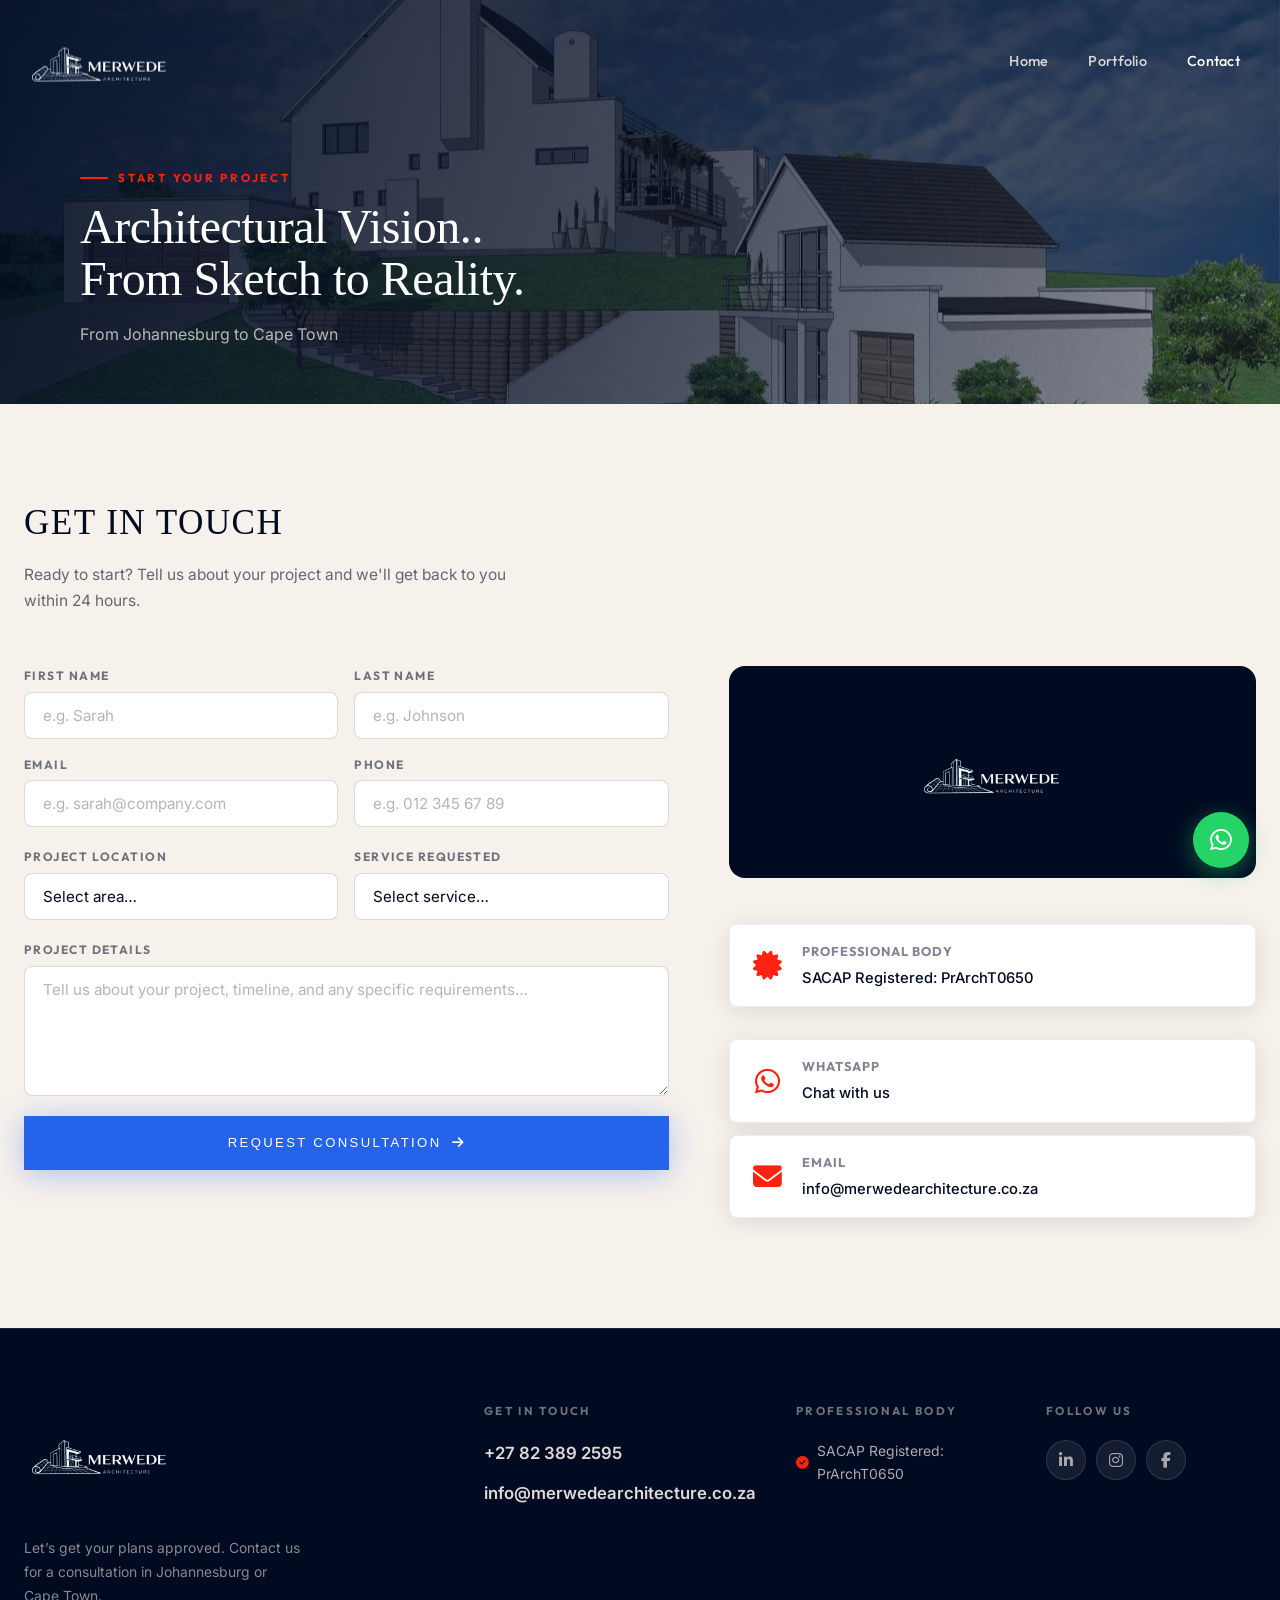
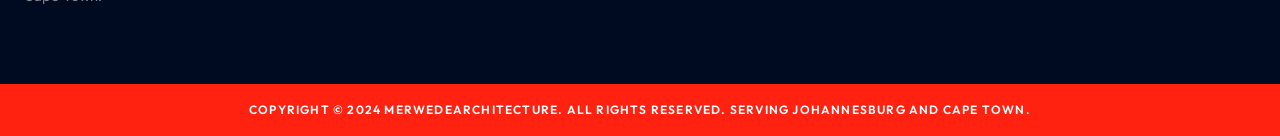
==== commit 16668b54: "Optimize performance and SEO: defer tracking scripts, add caching rules, improve CLS/LCP with image " ====
--- a/contact.html
+++ b/contact.html
@@ -8,8 +8,18 @@
     <title>Contact | Merwede Architecture</title>
     <meta name="description"
         content="Get in touch with Merwede Architecture. Request a consultation for your Cape Town residential project today." />
+    <!-- ===================== PRECONNECTS ===================== -->
     <link rel="preconnect" href="https://fonts.googleapis.com" />
     <link rel="preconnect" href="https://fonts.gstatic.com" crossorigin />
+    <link rel="preconnect" href="https://cdnjs.cloudflare.com" crossorigin />
+    <link rel="preconnect" href="https://www.googletagmanager.com" crossorigin />
+    <link rel="preconnect" href="https://connect.facebook.net" crossorigin />
+
+    <!-- ===================== DEFERRED MAIN STYLESHEET ===================== -->
+    <link rel="preload" href="styles.css" as="style" onload="this.onload=null;this.rel='stylesheet'">
+    <noscript><link rel="stylesheet" href="styles.css" /></noscript>
+
+    <!-- ===================== FONTS ===================== -->
     <link
         href="https://fonts.googleapis.com/css2?family=Outfit:wght@300;400;500;600;700;800;900&family=Inter:wght@300;400;500;600&display=swap"
         rel="stylesheet" />
@@ -68,9 +78,9 @@
         }
 
         .page-hero-title {
-            font-family: var(--font-heading);
+            font-family: 'Cinzel', serif;
             font-size: clamp(2rem, 3.8vw, 3rem);
-            font-weight: 800;
+            font-weight: 400;
             color: #fff;
             line-height: 1.08;
             letter-spacing: -0.01em;
@@ -95,9 +105,9 @@
         }
 
         .contact-page-header h2 {
-            font-family: var(--font-heading);
+            font-family: 'Cinzel', serif;
             font-size: clamp(1.6rem, 3vw, 2.2rem);
-            font-weight: 800;
+            font-weight: 400;
             color: var(--night);
             text-transform: uppercase;
             letter-spacing: 0.04em;
@@ -139,50 +149,45 @@
             }
         }
     </style>
-    <!-- ===================== TRACKING SCRIPTS ===================== -->
-
-    <!-- Google tag (gtag.js) -->
-    <script async src="https://www.googletagmanager.com/gtag/js?id=G-8H4WT26PH3"></script>
+    <!-- ===================== DEFERRED TRACKING SCRIPTS ===================== -->
     <script>
+      function loadTrackingScripts() {
+        var gs = document.createElement('script');
+        gs.async = true;
+        gs.src = 'https://www.googletagmanager.com/gtag/js?id=G-8H4WT26PH3';
+        document.head.appendChild(gs);
         window.dataLayer = window.dataLayer || [];
         function gtag() { dataLayer.push(arguments); }
         gtag('js', new Date());
-
         gtag('config', 'G-8H4WT26PH3');
-    </script>
-
-    <!-- Google Search Console -->
-    <meta name="google-site-verification" content="vQ303lfDIGvDUkxrw9TMDYfI-KoymO3WtDyY6idUm0E" />
-    <!-- Microsoft Clarity -->
-    <script type="text/javascript">
         (function (c, l, a, r, i, t, y) {
-            c[a] = c[a] || function () { (c[a].q = c[a].q || []).push(arguments) };
-            t = l.createElement(r); t.async = 1; t.src = "https://www.clarity.ms/tag/" + i;
-            y = l.getElementsByTagName(r)[0]; y.parentNode.insertBefore(t, y);
-        })(window, document, "clarity", "script", "wfkl852x3f");
-    </script>
-    <script
-        src="https://www.google.com/recaptcha/enterprise.js?render=6Lf0XZosAAAAAL5JedxUc0uK-Ax7Y8h39ebTZfSz"></script>
-    <script defer src="https://t.contentsquare.net/uxa/ec106db3bb3d9.js"></script>
-    <!-- Meta Pixel Code -->
-    <script>
+          c[a] = c[a] || function () { (c[a].q = c[a].q || []).push(arguments) };
+          t = l.createElement(r); t.async = 1; t.src = 'https://www.clarity.ms/tag/' + i;
+          y = l.getElementsByTagName(r)[0]; y.parentNode.insertBefore(t, y);
+        })(window, document, 'clarity', 'script', 'wfkl852x3f');
+        var cs = document.createElement('script'); cs.defer = true;
+        cs.src = 'https://t.contentsquare.net/uxa/ec106db3bb3d9.js';
+        document.head.appendChild(cs);
         !function (f, b, e, v, n, t, s) {
-            if (f.fbq) return; n = f.fbq = function () {
-                n.callMethod ?
-                n.callMethod.apply(n, arguments) : n.queue.push(arguments)
-            };
-            if (!f._fbq) f._fbq = n; n.push = n; n.loaded = !0; n.version = '2.0';
-            n.queue = []; t = b.createElement(e); t.async = !0;
-            t.src = v; s = b.getElementsByTagName(e)[0];
-            s.parentNode.insertBefore(t, s)
-        }(window, document, 'script',
-            'https://connect.facebook.net/en_US/fbevents.js');
+          if (f.fbq) return; n = f.fbq = function () {
+            n.callMethod ? n.callMethod.apply(n, arguments) : n.queue.push(arguments)
+          };
+          if (!f._fbq) f._fbq = n; n.push = n; n.loaded = !0; n.version = '2.0';
+          n.queue = []; t = b.createElement(e); t.async = !0;
+          t.src = v; s = b.getElementsByTagName(e)[0];
+          s.parentNode.insertBefore(t, s)
+        }(window, document, 'script', 'https://connect.facebook.net/en_US/fbevents.js');
         fbq('init', '1763597548348383');
         fbq('track', 'PageView');
+      }
+      if ('requestIdleCallback' in window) {
+        requestIdleCallback(loadTrackingScripts, { timeout: 3000 });
+      } else {
+        setTimeout(loadTrackingScripts, 2000);
+      }
     </script>
-    <noscript><img loading="lazy" height="1" width="1" style="display:none"
+    <noscript><img height="1" width="1" style="display:none"
             src="https://www.facebook.com/tr?id=1763597548348383&ev=PageView&noscript=1" /></noscript>
-    <!-- End Meta Pixel Code -->
 </head>
 
 <body>
@@ -192,7 +197,7 @@
         <nav class="nav-container">
             <div class="nav-logo">
                 <a href="index.html">
-                    <img src="final logo.webp" alt="Merwede Architecture Logo">
+                    <img src="final logo.webp" alt="Merwede Architecture Logo" width="152" height="104">
                 </a>
             </div>
             <button class="nav-toggle" id="navToggle" aria-label="Open menu">
@@ -245,12 +250,25 @@
                         </div>
                     </div>
                     <div class="form-row">
-                        <div class="form-group form-group--full">
+                        <div class="form-group">
                             <label for="projectLocation">Project Location</label>
                             <select id="projectLocation" name="projectLocation" required>
                                 <option value="" disabled selected>Select area&hellip;</option>
                                 <option>Johannesburg</option>
                                 <option>Cape Town</option>
+                            </select>
+                        </div>
+                        <div class="form-group">
+                            <label for="serviceRequested">Service Requested</label>
+                            <select id="serviceRequested" name="serviceRequested" required>
+                                <option value="" disabled selected>Select service&hellip;</option>
+                                <option value="Architectural Services">Architectural Services</option>
+                                <option value="Buy Premade Plans">Buy Premade Plans</option>
+                                <option value="Alterations">Alterations</option>
+                                <option value="3D Renders">3D Renders</option>
+                                <option value="Construction">Construction</option>
+                                <option value="Construction Project Management">Construction Project Management</option>
+                                <option value="Consulting">Consulting</option>
                             </select>
                         </div>
                     </div>
@@ -315,7 +333,7 @@
                 <!-- Info -->
                 <div class="contact-map-col">
                     <div class="contact-logo-container">
-                        <img src="final logo.webp" class="contact-logo" alt="Merwede Architecture Logo">
+                        <img src="final logo.webp" class="contact-logo" alt="Merwede Architecture Logo" width="152" height="104" loading="lazy" decoding="async">
                     </div>
                     <div class="contact-info-cards" style="grid-template-columns: 1fr; margin-top: 0;">
                         <div class="contact-info-card" style="margin-bottom: 20px;">
@@ -353,7 +371,7 @@
                 <div class="footer-brand">
                     <div class="nav-logo footer-logo">
                         <a href="index.html">
-                            <img src="final logo.webp" alt="Merwede Architecture Logo">
+                            <img src="final logo.webp" alt="Merwede Architecture Logo" width="152" height="104" loading="lazy" decoding="async">
                         </a>
                     </div>
                     <p class="footer-tagline">Let’s get your plans approved. Contact us for a consultation in
--- a/styles.css
+++ b/styles.css
@@ -1 +1,2619 @@
-:root{--night:#000A21;--snow:#F7F1EC;--cream:#EBDDCF;--orange:#FF2211;--dew:#B3DEEF;--dawn:#3B5772;--font-heading:'Outfit',sans-serif;--font-body:'Inter',sans-serif;--nav-h:120px;--radius-sm:8px;--radius-md:16px;--radius-lg:24px;--shadow-card:0 4px 24px rgba(0,10,33,0.10);--shadow-hover:0 12px 40px rgba(0,10,33,0.18);--transition:0.32s cubic-bezier(.4,0,.2,1);}*,*::before,*::after{box-sizing:border-box;margin:0;padding:0;}html{scroll-behavior:smooth;font-size:16px;}body{font-family:var(--font-body);color:var(--night);background:var(--snow);line-height:1.65;overflow-x:hidden;}img{display:block;max-width:100%;filter:contrast(1.04) saturate(1.08) brightness(1.02);image-rendering:-webkit-optimize-contrast;image-rendering:crisp-edges;}.nav-logo a{display:flex;align-items:center;}.nav-logo img{height:104px;transform:scale(1.45);transform-origin:left center;width:auto;border-radius:0;background:transparent;}.footer-logo img{height:104px;transform:scale(1.45);transform-origin:left center;width:auto;border-radius:0;background:transparent;padding:0;}a{text-decoration:none;color:inherit;}ul{list-style:none;}button{cursor:pointer;border:none;background:none;font:inherit;}.container{width:100%;max-width:1200px;margin:0 auto;padding:0 24px;}.btn{display:inline-flex;align-items:center;gap:8px;padding:14px 32px;border-radius:6px;font-family:var(--font-heading);font-weight:600;font-size:0.95rem;letter-spacing:0.03em;transition:transform var(--transition),box-shadow var(--transition),background var(--transition);cursor:pointer;white-space:nowrap;}.btn-primary{background:var(--orange);color:#fff;box-shadow:0 4px 20px rgba(255,34,17,0.35);}.btn-primary:hover{transform:scale(1.06) translateY(-2px);box-shadow:0 8px 32px rgba(255,34,17,0.5);}.btn-secondary{background:rgba(0,10,33,0.65);color:#fff;border:2px solid rgba(247,241,236,0.55);}.btn-secondary:hover{background:rgba(0,10,33,0.85);border-color:rgba(247,241,236,0.85);transform:translateY(-2px);}.btn-sm{padding:10px 22px;font-size:0.85rem;}.btn-full{width:100%;justify-content:center;}#header{position:fixed;top:0;left:0;right:0;z-index:1000;transition:background var(--transition),box-shadow var(--transition),padding var(--transition);background:transparent;padding:0;}#header.scrolled{background:rgba(0,10,33,0.95);backdrop-filter:blur(12px);box-shadow:0 2px 20px rgba(0,0,0,0.25);}#header.nav-orange-bg.scrolled{background:rgba(255,34,17,0.95);box-shadow:none;}.nav-container{max-width:1200px;margin:0 auto;padding:0 24px;height:var(--nav-h);display:flex;align-items:center;justify-content:space-between;}.nav-logo{display:flex;align-items:center;gap:12px;}.logo-icon svg{border-radius:6px;}.logo-text{display:flex;flex-direction:column;line-height:1.1;}.logo-main{font-family:var(--font-heading);font-size:1.1rem;font-weight:800;letter-spacing:0.14em;color:#fff;}.logo-sub{font-family:var(--font-heading);font-size:0.55rem;font-weight:400;letter-spacing:0.28em;color:var(--dew);}.nav-links{display:flex;align-items:center;gap:8px;}.nav-link{font-family:var(--font-heading);font-size:0.9rem;font-weight:500;color:rgba(247,241,236,0.85);padding:8px 16px;border-radius:50px;transition:color var(--transition),background var(--transition);letter-spacing:0.02em;}.nav-link:hover{color:#fff;background:rgba(255,255,255,0.08);}.nav-link.nav-cta{background:var(--orange);color:#fff;padding:9px 22px;font-weight:600;}.nav-link.nav-cta:hover{background:#e01c0c;transform:translateY(-1px);}.nav-toggle{display:none;flex-direction:column;gap:5px;padding:6px;}.nav-toggle span{display:block;width:24px;height:2px;background:#fff;border-radius:2px;transition:var(--transition);}.hero{min-height:100vh;position:relative;display:flex;align-items:center;background:url("hero_bg.png") center center / cover no-repeat;overflow:hidden;}.hero-overlay{position:absolute;inset:0;background:linear-gradient(110deg,rgba(0,10,33,0.92) 0%,rgba(0,10,33,0.75) 45%,rgba(0,10,33,0.30) 100%);z-index:1;}.hero-content{position:relative;z-index:2;margin:0;padding:calc(var(--nav-h) + 60px) 24px 100px 80px;width:100%;}.hero-eyebrow{font-family:var(--font-heading);font-size:0.78rem;font-weight:600;letter-spacing:0.22em;text-transform:uppercase;color:var(--dew);margin-bottom:18px;display:flex;align-items:center;gap:10px;}.hero-eyebrow::before{content:'';display:inline-block;width:32px;height:2px;background:var(--orange);border-radius:2px;}.hero-title{font-family:var(--font-heading);font-size:clamp(2rem,3.8vw,3rem);font-weight:800;line-height:1.08;color:#fff;margin-bottom:22px;letter-spacing:-0.01em;}.hero-title-accent{color:#fff;}.hero-sub{font-size:1.05rem;color:rgba(247,241,236,0.78);max-width:520px;margin-bottom:36px;line-height:1.72;}.hero-buttons{display:flex;align-items:center;gap:14px;flex-wrap:wrap;margin-bottom:48px;}.hero-badges{display:flex;gap:16px;flex-wrap:wrap;}.hero-badge{display:flex;align-items:center;gap:7px;font-family:var(--font-heading);font-size:0.78rem;font-weight:500;color:rgba(247,241,236,0.7);background:rgba(255,255,255,0.06);border:1px solid rgba(255,255,255,0.12);border-radius:50px;padding:6px 14px;backdrop-filter:blur(6px);}.hero-badge i{color:var(--dew);font-size:0.72rem;}.hero-scroll-hint{position:absolute;bottom:36px;right:80px;z-index:2;display:flex;flex-direction:column;align-items:center;gap:10px;}.hero-scroll-hint span{font-family:var(--font-heading);font-size:0.65rem;letter-spacing:0.18em;text-transform:uppercase;color:rgba(247,241,236,0.45);writing-mode:vertical-lr;}.hero-scroll-line{width:1px;height:56px;background:linear-gradient(to bottom,rgba(247,241,236,0.8),transparent);animation:scrollPulse 2.2s cubic-bezier(0.77,0,0.175,1) infinite;transform-origin:top;}@keyframes scrollPulse{0%{transform:scaleY(0);opacity:0;}30%{transform:scaleY(1);opacity:1;}70%{transform:translateY(20px) scaleY(0);opacity:0;}100%{transform:translateY(20px) scaleY(0);opacity:0;}}.section-header{text-align:center;margin-bottom:60px;}.section-eyebrow{font-family:var(--font-heading);font-size:0.75rem;font-weight:600;letter-spacing:0.22em;text-transform:uppercase;color:var(--orange);margin-bottom:12px;}.section-title{font-family:var(--font-heading);font-size:clamp(1.8rem,3.5vw,2.6rem);font-weight:800;color:var(--night);margin-bottom:14px;line-height:1.15;}.section-sub{font-size:1rem;color:rgba(0,10,33,0.6);max-width:540px;margin:0 auto;line-height:1.68;}.services{position:relative;padding:100px 0;background:var(--dew);}.services-layout{display:grid;grid-template-columns:3fr 7fr;gap:60px;align-items:start;}.services-info{padding-top:8px;position:sticky;top:140px;}.services-heading{font-family:var(--font-heading);font-size:clamp(2rem,3.5vw,3.2rem);font-weight:800;color:var(--night);line-height:1.15;margin-bottom:18px;}.services-tagline{font-size:0.94rem;color:var(--night);line-height:1.72;margin-bottom:30px;}.services-right{display:flex;flex-direction:column;gap:0;}.services-grid{display:grid;grid-template-columns:repeat(2,1fr);gap:20px;}.service-card{background:var(--cream);border-radius:15px;padding:36px 28px;box-shadow:var(--shadow-card);transition:transform var(--transition),box-shadow var(--transition);border:1px solid rgba(0,10,33,0.05);position:relative;overflow:hidden;}.service-card-full{grid-column:1 / -1;}.service-card:hover{transform:translateY(-8px);box-shadow:var(--shadow-hover);}.service-icon{width:56px;height:56px;border-radius:var(--radius-md);display:flex;align-items:center;justify-content:flex-start;margin-bottom:22px;transition:transform var(--transition);}.service-card:hover .service-icon{transform:scale(1.1);}.service-icon i{font-size:2.5rem;color:var(--orange);stroke:var(--orange);stroke-width:1px;-webkit-text-stroke:1px var(--orange);transition:text-shadow var(--transition);}.service-card:hover .service-icon i{text-shadow:0 0 10px rgba(255,34,17,0.4);-webkit-text-stroke:1.5px var(--orange);}.service-icon{width:56px;height:56px;background:var(--night);border-radius:var(--radius-md);display:flex;align-items:center;justify-content:center;margin-bottom:22px;transition:background var(--transition);}.service-card:hover .service-icon{background:var(--orange);}.service-icon i{font-size:1.35rem;color:var(--snow);}.service-card--accent .service-icon{background:var(--dawn);}.service-name{font-family:var(--font-heading);font-size:1rem;font-weight:700;color:var(--night);margin-bottom:12px;text-transform:uppercase;letter-spacing:0.04em;}.service-desc{font-size:0.86rem;color:var(--night);line-height:1.72;}.services-cta-container{text-align:center;margin-top:60px;}.services-main-cta{background:var(--orange);color:var(--snow);padding:16px 40px;font-size:1.1rem;}@media (max-width:960px){.services-layout{grid-template-columns:1fr;gap:36px;}}.portfolio{background:var(--snow);padding:100px 0 110px;}.portfolio-section-header{margin-bottom:74px;text-align:left;position:relative;padding-bottom:20px;}.portfolio-section-title{font-family:var(--font-heading);font-size:clamp(1.9rem,3.5vw,2.8rem);font-weight:800;color:var(--night);line-height:1.1;margin-bottom:12px;}.portfolio-section-header::after{content:"";position:absolute;bottom:0;left:0;width:60px;height:2px;background-color:#E84A33;}.portfolio-section-sub{font-family:var(--font-body);font-size:0.98rem;color:rgba(0,10,33,0.58);max-width:580px;line-height:1.65;margin-top:10px;}.portfolio-mosaic{display:grid;grid-template-columns:repeat(4,1fr);gap:24px;}@media (max-width:1024px){.portfolio-mosaic{grid-template-columns:repeat(2,1fr);}}@media (max-width:640px){.portfolio-mosaic{grid-template-columns:1fr;}}.pf-item.flip-card{perspective:1200px;background:transparent;width:100%;height:450px;}.flip-card-inner{position:relative;width:100%;height:100%;transition:transform 0.6s cubic-bezier(0.4,0,0.2,1);transform-style:preserve-3d;border-radius:20px;}.flip-card-front,.flip-card-back{position:absolute;inset:0;width:100%;height:100%;-webkit-backface-visibility:hidden;backface-visibility:hidden;border-radius:20px;overflow:hidden;}.flip-card-front{background-size:cover;background-position:center;background-repeat:no-repeat;cursor:pointer;}.flip-card-front::after{content:"";position:absolute;inset:0;background:var(--orange);opacity:0;transition:opacity 0.35s ease;z-index:1;}.pf-item.flip-card:hover .flip-card-front::after,.pf-item.card-link:hover .flip-card-front::after{opacity:0.85;}.pf-label-banner{position:absolute;bottom:0;left:0;right:0;padding:18px 24px;background:rgba(0,10,33,0.9);z-index:2;}.pf-name{display:block;font-family:var(--font-heading);color:#fff;font-size:1.15rem;font-weight:700;text-transform:uppercase;letter-spacing:0.05em;margin:0;}.pf-desc{font-family:var(--font-body);color:rgba(247,241,236,0.8);font-size:0.9rem;line-height:1.4;margin:6px 0 0 0;}.pf-hover-content{position:absolute;inset:0;z-index:3;display:flex;justify-content:center;align-items:center;opacity:0;transform:translateY(15px);transition:opacity 0.35s ease,transform 0.35s ease;}.pf-item.flip-card:hover .pf-hover-content,.pf-item.card-link:hover .pf-hover-content{opacity:1;transform:translateY(0);}.pf-explore-btn{pointer-events:none;font-size:0.95rem;padding:14px 28px;background:var(--night);color:#fff;border:2px solid rgba(255,255,255,0.15);border-radius:6px;font-family:var(--font-heading);font-weight:600;text-transform:uppercase;letter-spacing:0.05em;box-shadow:0 4px 15px rgba(0,0,0,0.3);}.pf-item.flip-card.flipped .flip-card-inner{transform:rotateY(180deg);}.flip-card-back{background:var(--night);transform:rotateY(180deg);display:flex;flex-direction:column;padding:0;cursor:default;overflow:hidden;}.flip-card-close{position:absolute;top:15px;right:15px;color:#fff;font-size:1.5rem;z-index:10;cursor:pointer;transition:color 0.2s ease,background 0.2s ease;background:rgba(0,10,33,0.5);border-radius:50%;width:40px;height:40px;display:flex;align-items:center;justify-content:center;}.flip-card-close:hover{color:var(--orange);background:rgba(0,10,33,0.8);}.fc-arrow{position:absolute;top:50%;transform:translateY(-50%);width:48px;height:48px;background:rgba(0,10,33,0.6);color:#fff;border:none;border-radius:50%;display:flex;align-items:center;justify-content:center;z-index:100;transition:background 0.3s,color 0.3s;cursor:pointer;}.fc-arrow i,.flip-card-close i{pointer-events:none;}.fc-arrow:hover{background:var(--orange);}.fc-prev{left:10px;}.fc-next{right:10px;}.fc-gallery{display:flex;overflow-x:auto;overflow-y:hidden;scroll-snap-type:x mandatory;-webkit-overflow-scrolling:touch;width:100%;height:100%;scrollbar-width:none;}.fc-gallery::-webkit-scrollbar{display:none;}.fc-slide{scroll-snap-align:start;flex:0 0 100%;width:100%;height:100%;position:relative;display:flex;flex-direction:column;justify-content:center;align-items:center;}.fc-slide img{width:100%;height:100%;object-fit:cover;}.fc-slide-caption{position:absolute;bottom:0;left:0;right:0;background:rgba(0,10,33,0.75);color:#fff;padding:12px 16px;text-align:center;font-family:var(--font-heading);font-size:0.95rem;font-weight:600;letter-spacing:0.05em;}.about{background:var(--cream);padding:110px 0;}.about-grid{display:grid;grid-template-columns:1fr 1fr;gap:80px;align-items:center;}.about-image-col{position:relative;}.about-image-wrap{position:relative;border-radius:var(--radius-lg);overflow:hidden;box-shadow:0 20px 60px rgba(0,10,33,0.22);}.about-image-wrap img{width:100%;height:520px;object-fit:cover;display:block;}.about-image-badge{position:absolute;bottom:28px;right:-24px;background:var(--orange);color:#fff;border-radius:var(--radius-md);padding:18px 22px;display:flex;flex-direction:column;align-items:center;box-shadow:0 8px 28px rgba(255,34,17,0.4);}.about-badge-number{font-family:var(--font-heading);font-size:2rem;font-weight:800;line-height:1;}.about-badge-text{font-family:var(--font-heading);font-size:0.72rem;font-weight:500;letter-spacing:0.08em;text-align:center;opacity:0.9;}.about-content-col{max-width:560px;}.about-lead{font-size:1.05rem;color:rgba(0,10,33,0.82);line-height:1.75;margin-bottom:22px;font-weight:500;}.about-body{font-size:0.94rem;color:rgba(0,10,33,0.65);line-height:1.75;margin-bottom:18px;}.about-credentials{margin-top:36px;display:flex;flex-direction:column;gap:16px;}.credential-item{display:flex;align-items:flex-start;gap:16px;background:rgba(0,10,33,0.06);border-radius:var(--radius-sm);padding:16px 20px;}.credential-item>i{font-size:1.5rem;color:var(--orange);flex-shrink:0;margin-top:2px;}.credential-item strong{font-family:var(--font-heading);font-size:0.95rem;font-weight:700;color:var(--night);display:block;margin-bottom:2px;}.credential-item span{font-size:0.8rem;color:rgba(0,10,33,0.55);}.contact{position:relative;background:var(--snow);padding:110px 0;z-index:1;}.contact .section-title{color:var(--night);}.contact .section-sub{color:rgba(0,10,33,0.6);}.contact-grid{display:grid;grid-template-columns:1.1fr 0.9fr;gap:60px;align-items:start;}.contact-form{display:flex;flex-direction:column;gap:20px;}.form-row{display:grid;grid-template-columns:1fr 1fr;gap:16px;}.form-group{display:flex;flex-direction:column;gap:6px;}.form-group--full{grid-column:1/-1;}.form-group label{font-family:var(--font-heading);font-size:0.75rem;font-weight:700;text-transform:uppercase;letter-spacing:0.12em;color:rgba(0,10,33,0.55);}.form-group input,.form-group select,.form-group textarea{width:100%;padding:13px 18px;border:1.5px solid rgba(0,10,33,0.15);border-radius:var(--radius-sm);background:#fff;font-family:var(--font-body);font-size:0.95rem;color:var(--night);outline:none;transition:border-color var(--transition),box-shadow var(--transition);appearance:none;}.form-group input:focus,.form-group select:focus,.form-group textarea:focus{border-color:var(--orange);box-shadow:0 0 0 3px rgba(255,34,17,0.12);}.form-group input::placeholder,.form-group textarea::placeholder{color:rgba(0,10,33,0.3);}.form-group textarea{resize:vertical;min-height:130px;}select{background-image:url("data:image/svg+xml,%3Csvg xmlns='http://www.w3.org/2000/svg' width='12' height='12' viewBox='0 0 24 24' fill='none' stroke='%23000A21' stroke-width='2'%3E%3Cpolyline points='6 9 12 15 18 9'%3E%3C/polyline%3E%3C/svg%3E");background-repeat:no-repeat;background-position:right 14px center;padding-right:40px;}.form-success{display:none;align-items:center;gap:12px;padding:16px 20px;background:rgba(0,10,33,0.05);border-radius:var(--radius-sm);border-left:3px solid var(--orange);color:var(--night);font-size:0.95rem;font-weight:500;}.form-success i{font-size:1.4rem;color:var(--orange);}.form-success.visible{display:flex;}.contact-map-col{display:flex;flex-direction:column;gap:16px;}.contact-map{height:340px;border-radius:var(--radius-md);overflow:hidden;background:var(--cream);box-shadow:var(--shadow-card);}.contact-info-cards{display:flex;flex-direction:column;gap:12px;}.contact-info-card{display:flex;align-items:center;gap:16px;background:#fff;border-radius:var(--radius-sm);padding:16px 20px;border:1px solid rgba(0,10,33,0.07);box-shadow:var(--shadow-card);}.contact-info-card>i{font-size:1.8rem;color:var(--orange);width:36px;text-align:center;}.contact-info-card strong{font-family:var(--font-heading);font-size:0.8rem;font-weight:700;text-transform:uppercase;letter-spacing:0.08em;color:rgba(0,10,33,0.5);display:block;margin-bottom:2px;}.contact-info-card a{font-size:0.92rem;color:var(--night);font-weight:500;transition:color var(--transition);}.contact-info-card a:hover{color:var(--orange);}.footer{background:var(--night);border-top:1px solid rgba(255,255,255,0.1);}.footer-main{padding:72px 0 56px;}.footer-grid{display:grid;grid-template-columns:2fr 1fr 1fr 1fr;gap:40px;}.footer-logo .logo-main{font-size:1rem;}.footer-tagline{margin-top:18px;font-size:0.87rem;color:rgba(247,241,236,0.55);line-height:1.7;max-width:280px;}.footer-col-title{font-family:var(--font-heading);font-size:0.72rem;font-weight:700;letter-spacing:0.2em;text-transform:uppercase;color:rgba(247,241,236,0.45);margin-bottom:20px;}.footer-contact-text{display:flex;flex-direction:column;gap:12px;}.footer-contact-link{font-size:1.05rem;font-weight:600;color:rgba(247,241,236,0.9);transition:color var(--transition),transform var(--transition);display:inline-flex;align-items:center;gap:8px;text-decoration:none;}.footer-contact-link:hover{color:var(--orange);transform:translateX(4px);}.footer-pro-list{display:flex;flex-direction:column;gap:10px;}.footer-pro-list li{display:flex;align-items:center;gap:8px;font-size:0.87rem;color:rgba(247,241,236,0.7);}.footer-pro-list li i{color:var(--orange);font-size:0.8rem;}.footer-social{display:flex;gap:10px;}.social-icon{width:40px;height:40px;border-radius:50%;display:flex;align-items:center;justify-content:center;font-size:1rem;color:rgba(247,241,236,0.65);background:rgba(247,241,236,0.08);border:1px solid rgba(247,241,236,0.12);transition:transform var(--transition),background var(--transition),color var(--transition),border-color var(--transition);}.social-icon:hover{transform:translateY(-3px) scale(1.1);}.social-icon--linkedin:hover{background:#0077b5;color:#fff;border-color:#0077b5;}.social-icon--instagram:hover{background:linear-gradient(135deg,#f58529,#dd2a7b,#515bd4);color:#fff;border-color:transparent;}.social-icon--facebook:hover{background:#1877f2;color:#fff;border-color:#1877f2;}.footer-bar{background:var(--orange);padding:16px 0;text-align:center;}.footer-bar p{font-family:var(--font-heading);font-size:0.75rem;font-weight:600;letter-spacing:0.1em;text-transform:uppercase;color:#fff;}.reveal{opacity:0;transform:translateY(36px);transition:opacity 0.65s cubic-bezier(.4,0,.2,1),transform 0.65s cubic-bezier(.4,0,.2,1);}.reveal.visible{opacity:1;transform:none;}.reveal-delay-1{transition-delay:0.1s;}.reveal-delay-2{transition-delay:0.2s;}.reveal-delay-3{transition-delay:0.3s;}@media (max-width:960px){.services-grid{grid-template-columns:1fr 1fr;gap:20px;}.portfolio-mosaic{grid-template-columns:1fr 1fr;grid-template-rows:240px 240px 240px 200px;grid-template-areas:"a b" "a c" "d e" "f g";}.pf-item--c{grid-row:auto;}.about-grid{grid-template-columns:1fr;gap:50px;}.about-image-badge{right:16px;}.contact-grid{grid-template-columns:1fr;gap:40px;}.footer-grid{grid-template-columns:1fr 1fr;gap:36px 40px;}.footer-brand{grid-column:1 / -1;}}@media (max-width:640px){:root{--nav-h:66px;}.nav-toggle{display:flex;}.nav-links{position:fixed;top:calc(0px - var(--nav-h));left:0;right:0;background:rgba(0,10,33,0.97);flex-direction:column;padding:28px 24px 36px;gap:6px;transform:translateY(-110%);transition:transform 0.4s cubic-bezier(.4,0,.2,1);z-index:999;backdrop-filter:blur(12px);}.nav-links.open{transform:translateY(calc(var(--nav-h) * 2));}.nav-link{padding:14px 20px;font-size:1rem;border-radius:var(--radius-sm);}.hero-content{padding-left:24px;padding-right:24px;}.hero-scroll-hint{display:none;}.services{padding:72px 0;}.services-grid{grid-template-columns:1fr;}.service-card:last-child{grid-column:auto;max-width:none;}.portfolio-mosaic{grid-template-columns:1fr;grid-template-rows:repeat(7,220px);grid-template-areas:"a" "b" "c" "d" "e" "f" "g";}.about{padding:72px 0;}.contact{padding:72px 0;}.form-row{grid-template-columns:1fr;}.footer-main{padding:52px 0 40px;}.footer-grid{grid-template-columns:1fr;gap:32px;}.footer-brand{grid-column:auto;}}@media (min-width:1200px){.hero-content{padding-left:calc((100vw - 1200px) / 2 + 24px);}}.proj-modal{position:fixed;inset:0;z-index:9000;display:flex;align-items:center;justify-content:center;padding:20px;visibility:hidden;pointer-events:none;}.proj-modal.open{visibility:visible;pointer-events:all;}.proj-modal__backdrop{position:absolute;inset:0;background:rgba(0,10,33,0.78);backdrop-filter:blur(4px);opacity:0;transition:opacity 0.4s ease;}.proj-modal.open .proj-modal__backdrop{opacity:1;}.proj-modal__card{position:relative;z-index:1;display:grid;grid-template-columns:1fr 1fr;max-width:960px;width:100%;max-height:88vh;background:#fff;border-radius:20px;overflow:hidden;box-shadow:0 32px 80px rgba(0,10,33,0.38);transform:perspective(1200px) rotateY(90deg) scale(0.85);opacity:0;transition:transform 0.45s cubic-bezier(.4,0,.2,1),opacity 0.35s ease;}.proj-modal.open .proj-modal__card{transform:perspective(1200px) rotateY(0deg) scale(1);opacity:1;}.proj-modal__slider{position:relative;background:var(--night);overflow:hidden;min-height:360px;}.proj-slides{display:flex;height:100%;transition:transform 0.42s cubic-bezier(.4,0,.2,1);}.proj-slide{flex:0 0 100%;height:100%;background-size:cover;background-position:center;min-height:360px;}.proj-slide-btn{position:absolute;top:50%;transform:translateY(-50%);z-index:3;background:rgba(255,255,255,0.15);border:1px solid rgba(255,255,255,0.3);color:#fff;width:40px;height:40px;border-radius:50%;font-size:1.1rem;cursor:pointer;display:flex;align-items:center;justify-content:center;transition:background 0.2s;backdrop-filter:blur(4px);}.proj-slide-btn:hover{background:rgba(255,255,255,0.32);}.proj-slide-btn--prev{left:12px;}.proj-slide-btn--next{right:12px;}.proj-slide-dots{position:absolute;bottom:14px;left:50%;transform:translateX(-50%);display:flex;gap:7px;z-index:3;}.proj-dot{width:7px;height:7px;border-radius:50%;background:rgba(255,255,255,0.4);border:none;cursor:pointer;transition:background 0.2s,transform 0.2s;}.proj-dot.active{background:#fff;transform:scale(1.3);}.proj-modal__info{padding:44px 40px;display:flex;flex-direction:column;gap:14px;overflow-y:auto;position:relative;}.proj-modal__close{position:absolute;top:16px;right:18px;width:34px;height:34px;border-radius:50%;border:1px solid rgba(0,10,33,0.15);background:#fff;font-size:1.3rem;cursor:pointer;display:flex;align-items:center;justify-content:center;color:var(--night);transition:background 0.2s;}.proj-modal__close:hover{background:var(--snow);}.proj-eyebrow{font-family:var(--font-heading);font-size:0.72rem;font-weight:700;letter-spacing:0.2em;text-transform:uppercase;color:var(--orange);display:flex;align-items:center;gap:8px;}.proj-eyebrow::before{content:'';width:20px;height:2px;background:var(--orange);border-radius:2px;}.proj-title{font-family:var(--font-heading);font-size:clamp(1.2rem,2.5vw,1.55rem);font-weight:800;color:var(--night);line-height:1.15;}.proj-desc{font-size:0.9rem;color:rgba(0,10,33,0.65);line-height:1.72;}.proj-meta{display:flex;flex-wrap:wrap;gap:10px;margin-top:4px;}.proj-meta-chip{background:var(--snow);border-radius:6px;padding:6px 12px;font-family:var(--font-heading);font-size:0.75rem;font-weight:600;color:var(--night);display:flex;align-items:center;gap:6px;}.proj-meta-chip i{color:var(--orange);font-size:0.7rem;}.proj-cta{margin-top:auto;align-self:flex-start;}@media (max-width:720px){.proj-modal__card{grid-template-columns:1fr;max-height:92vh;overflow-y:auto;}.proj-modal__slider{min-height:220px;}.proj-modal__info{padding:28px 22px;}}@media (max-width:768px){.services-grid,.portfolio-mosaic{display:flex;flex-direction:row;overflow-x:auto;gap:16px;-ms-overflow-style:none;scrollbar-width:none;}.services-grid::-webkit-scrollbar,.portfolio-mosaic::-webkit-scrollbar{display:none;}.service-card{width:85vw;flex-shrink:0;}.service-card:last-child{max-width:none;margin:0;width:85vw !important;}.portfolio-mosaic .pf-item{width:85vw;height:400px;flex-shrink:0;}:root{--nav-h:72px;}.nav-toggle{display:flex;}.nav-links{position:fixed;top:calc(0px - var(--nav-h));left:0;right:0;background:rgba(0,10,33,0.97);flex-direction:column;padding:28px 24px 36px;gap:6px;transform:translateY(-110%);transition:transform 0.4s cubic-bezier(.4,0,.2,1);z-index:999;backdrop-filter:blur(12px);}.nav-links.open{transform:translateY(calc(var(--nav-h) * 2));}.nav-link{padding:14px 20px;font-size:0.9rem;border-radius:var(--radius-sm);}.nav-logo img{height:60px;}.hero-content{padding-left:24px;padding-right:24px;padding-top:calc(var(--nav-h) + 110px);padding-bottom:60px;}.hero-title{font-size:1.8rem;line-height:1.45;margin-bottom:24px;white-space:nowrap;}.hero-sub{font-size:0.9rem;}.hero-buttons{display:flex;flex-direction:row;flex-wrap:nowrap;gap:10px;width:100%;overflow-x:auto;}.hero-buttons .btn{font-size:0.85rem;padding:12px 20px;}.services-tagline{max-width:100%;box-sizing:border-box;padding:0 1rem;overflow-wrap:break-word;word-wrap:break-word;}.portfolio{padding-bottom:50px;}.about{padding-top:50px;}.about-grid{display:flex;flex-direction:column-reverse;gap:24px;}.about-lead{font-size:0.9rem;line-height:1.5;}.mobile-br{display:inline;}}.mobile-br{display:none;}@media (max-width:768px){.services-grid{display:flex !important;flex-direction:row !important;gap:16px !important;overflow-x:auto;scroll-snap-type:x mandatory;scrollbar-width:none;-ms-overflow-style:none;scroll-behavior:smooth;padding-bottom:20px;}.services-grid::-webkit-scrollbar{display:none;}.service-card{width:85vw !important;scroll-snap-align:center;flex-shrink:0 !important;max-width:none !important;margin:0 !important;}}@media screen and (max-width:768px){.services-grid{display:grid !important;grid-template-columns:auto !important;grid-template-rows:1fr 1fr 1fr 1fr !important;}}.pf-item.flip-card.flipped .pf-hover-content,.pf-item.flip-card.flipped .flip-card-front::after{display:none;}.masonry-lightbox{position:fixed;inset:0;z-index:9999;display:flex;align-items:center;justify-content:center;padding:40px;opacity:0;pointer-events:none;transition:opacity 0.3s ease;}.masonry-lightbox.active{opacity:1;pointer-events:auto;}.ml-backdrop{position:absolute;inset:0;background:rgba(0,10,33,0.95);cursor:pointer;}.ml-content{position:relative;z-index:1;display:flex;flex-direction:column;align-items:center;pointer-events:none;}.ml-img{max-width:90vw;max-height:85vh;border-radius:8px;box-shadow:0 10px 40px rgba(0,0,0,0.5);object-fit:contain;pointer-events:auto;}.ml-caption{margin-top:16px;color:#fff;font-family:var(--font-heading);font-size:1.2rem;font-weight:500;letter-spacing:0.02em;text-align:center;pointer-events:auto;}.ml-close{position:absolute;top:-40px;right:-20px;background:transparent;border:none;color:#fff;font-size:2.5rem;cursor:pointer;transition:color 0.3s ease;line-height:1;pointer-events:auto;}.ml-close:hover{color:var(--orange);}@media (max-width:768px){.masonry-lightbox{padding:20px;}.ml-close{top:-30px;right:0;font-size:2rem;}.ml-caption{font-size:1rem;}.ml-img{max-height:80vh;}}.wa-float{position:fixed;bottom:32px;right:32px;z-index:9999;display:flex;align-items:center;gap:10px;animation:waEntrance 0.6s cubic-bezier(.34,1.56,.64,1) 1.2s both;}@keyframes waEntrance{from{opacity:0;transform:translateY(24px) scale(0.8);}to{opacity:1;transform:translateY(0) scale(1);}}.wa-float__btn{width:56px;height:56px;border-radius:50%;background:#25D366;color:#fff;display:flex;align-items:center;justify-content:center;font-size:1.55rem;box-shadow:0 6px 24px rgba(37,211,102,0.45);transition:transform 0.28s cubic-bezier(.4,0,.2,1),box-shadow 0.28s cubic-bezier(.4,0,.2,1);flex-shrink:0;position:relative;}.wa-float__btn::after{content:'';position:absolute;inset:-4px;border-radius:50%;border:2px solid rgba(37,211,102,0.5);opacity:0;animation:waPulse 2.8s ease-in-out infinite;}@keyframes waPulse{0%,100%{opacity:0;transform:scale(1);}50%{opacity:1;transform:scale(1.18);}}.wa-float__btn:hover{transform:translateY(-4px) scale(1.08);box-shadow:0 12px 36px rgba(37,211,102,0.6);}.wa-float__label{background:var(--night);color:#fff;font-family:var(--font-heading);font-size:0.78rem;font-weight:600;letter-spacing:0.03em;white-space:nowrap;padding:6px 14px;border-radius:50px;opacity:0;transform:translateX(8px);pointer-events:none;transition:opacity 0.22s ease,transform 0.22s ease;box-shadow:0 4px 16px rgba(0,10,33,0.22);}.wa-float:hover .wa-float__label{opacity:1;transform:translateX(0);}@media (max-width:640px){.wa-float{bottom:22px;right:22px;}.wa-float__btn{width:50px;height:50px;font-size:1.35rem;}.wa-float__label{display:none;}}.about-founder{background:#FAFAFA;color:#09090B;padding:90px 0;font-family:var(--font-body);position:relative;border-top:1px solid rgba(0,0,0,0.05);}.founder-layout{max-width:1200px;margin:0 auto;padding:0 24px;display:grid;grid-template-columns:1fr 1fr;gap:60px;align-items:start;}.founder-left{position:sticky;top:140px;}.founder-eyebrow{font-family:var(--font-body);font-size:0.8rem;letter-spacing:0.15em;text-transform:uppercase;color:#2563EB;margin-bottom:1.5rem;font-weight:600;}.founder-title{font-family:var(--font-heading);font-size:clamp(2rem,3.5vw,3.2rem);font-weight:600;line-height:1.15;color:#18181B;margin-bottom:1.5rem;text-wrap:balance;}.founder-lead{font-size:1.15rem;line-height:1.6;color:#3F3F46;font-weight:500;}.founder-right{display:flex;flex-direction:column;gap:1.5rem;padding-top:0.5rem;}.founder-text{font-size:1.05rem;line-height:1.7;color:#3F3F46;}.founder-differentiators{margin-top:1.5rem;background:#fff;padding:30px;border-radius:12px;box-shadow:0 4px 20px rgba(0,0,0,0.04);}.founder-list-title{font-family:var(--font-heading);font-size:1.5rem;color:#18181B;margin-bottom:1.2rem;font-weight:600;}.founder-list{list-style:none;padding:0;margin:0;display:flex;flex-direction:column;gap:1rem;}.founder-list li{position:relative;padding-left:2rem;font-size:0.95rem;line-height:1.5;color:#3F3F46;}.founder-list li::before{content:'✓';position:absolute;left:0;color:#2563EB;font-weight:700;font-size:1.1rem;}@media (max-width:960px){.founder-layout{grid-template-columns:1fr;gap:40px;}.founder-left{position:static;}.about-founder{padding:70px 0;}}.process-section{background:var(--night);color:var(--snow);padding:120px 0;position:relative;overflow:hidden;}.process-container{display:block;}.process-header{text-align:center;max-width:800px;margin:0 auto 80px auto;}.process-eyebrow{font-family:var(--font-body);font-size:0.85rem;letter-spacing:0.15em;text-transform:uppercase;color:var(--dew);margin-bottom:1.5rem;font-weight:600;display:inline-block;}.process-title{font-family:var(--font-heading);font-size:clamp(2rem,3.5vw,3.2rem);font-weight:700;line-height:1.15;color:var(--snow);margin-bottom:1.5rem;}.process-sub{font-family:var(--font-body);font-size:1.15rem;line-height:1.6;color:rgba(247,241,236,0.7);margin:0 auto;}.process-list{display:flex;flex-wrap:wrap;justify-content:center;gap:30px;}@media (hover:hover){.process-list:hover .process-step{opacity:0.3;}.process-list .process-step:hover{opacity:1;transform:translateY(-10px);background:rgba(255,255,255,0.06);border-color:rgba(255,255,255,0.15);}}.process-step{display:flex;flex-direction:column;width:calc(33.333% - 20px);padding:40px;background:rgba(255,255,255,0.03);border-radius:12px;border:1px solid rgba(255,255,255,0.05);transition:all 0.4s cubic-bezier(0.16,1,0.3,1);cursor:pointer;}.step-number{font-family:var(--font-heading);font-size:4rem;font-weight:800;color:var(--snow);line-height:1;opacity:0.15;margin-bottom:24px;transition:all 0.4s cubic-bezier(0.16,1,0.3,1);transform-origin:left bottom;}.process-step:hover .step-number{color:var(--orange);opacity:1;transform:scale(1.1);}.step-title{font-family:var(--font-heading);font-size:1.5rem;font-weight:600;color:var(--snow);margin-bottom:1rem;}.step-desc{font-family:var(--font-body);font-size:1.05rem;line-height:1.7;color:rgba(247,241,236,0.65);}@media (max-width:1024px){.process-step{width:calc(50% - 15px);}}@media (max-width:768px){.process-header{margin-bottom:50px;}.process-section{padding:80px 0;}}@media (max-width:600px){.process-step{width:100%;}.step-number{font-size:3rem;}}.stats-section{background:var(--orange);color:#fff;padding:80px 0;position:relative;z-index:2;}.stats-container{display:flex;flex-direction:column;gap:40px;}.stats-header{text-align:center;}.stats-eyebrow{font-family:var(--font-body);font-size:0.8rem;letter-spacing:0.15em;text-transform:uppercase;margin-bottom:0.8rem;font-weight:600;opacity:0.8;}.stats-title{font-family:var(--font-heading);font-size:clamp(2rem,3.5vw,3.2rem);font-weight:800;line-height:1.15;}.stats-grid{display:flex;justify-content:space-between;align-items:center;flex-wrap:wrap;gap:30px;margin-top:20px;}.stat-item{flex:1;min-width:200px;display:flex;flex-direction:column;align-items:center;text-align:center;border-right:1px solid rgba(255,255,255,0.2);}.stat-item:last-child{border-right:none;}.stat-number{font-family:var(--font-heading);font-size:clamp(3.5rem,6vw,5.5rem);font-weight:900;line-height:1;margin-bottom:10px;letter-spacing:-0.02em;}.stat-label{font-family:var(--font-body);font-size:1rem;font-weight:600;text-transform:uppercase;letter-spacing:0.1em;opacity:0.9;}@media (max-width:960px){.stats-grid{grid-template-columns:repeat(2,1fr);display:grid;}.stat-item{border-right:none;margin-bottom:30px;}}@media (max-width:600px){.stats-grid{grid-template-columns:1fr;}}.why-us{background-image:linear-gradient(rgba(0,10,33,0.85),rgba(0,10,33,0.92)),url('Commercial/Cover Photo.jpg');background-size:cover;background-position:center;background-attachment:fixed;padding:160px 0;position:relative;overflow:hidden;}.why-us::before{content:'';position:absolute;top:0;bottom:0;left:50%;width:1px;background:rgba(255,255,255,0.05);transform:translateX(-50%);}.why-us-grid{display:grid;grid-template-columns:1fr 1fr;gap:80px;align-items:center;position:relative;z-index:2;}.why-us-eyebrow{font-family:var(--font-body);font-size:0.85rem;font-weight:600;text-transform:uppercase;letter-spacing:0.2em;color:var(--orange);margin-bottom:2.5rem;display:flex;align-items:center;gap:15px;}.why-us-eyebrow::before{content:'';display:inline-block;width:50px;height:2px;background:var(--orange);}.why-us-title{font-family:var(--font-heading);font-size:clamp(3rem,5vw,4.8rem);font-weight:800;color:var(--snow);line-height:1.05;letter-spacing:-0.02em;}.why-us-title .highlight{color:rgba(255,255,255,0.35);font-weight:300;font-style:italic;}.why-us-right{padding-left:60px;}.why-us-content-box{background:rgba(255,255,255,0.03);border:1px solid rgba(255,255,255,0.05);padding:60px;border-radius:12px;backdrop-filter:blur(10px);position:relative;}.why-us-body{font-family:var(--font-body);font-size:1.15rem;line-height:1.8;color:rgba(247,241,236,0.7);margin-bottom:1.5rem;}.why-us-body:last-of-type{margin-bottom:3rem;}.why-us-cta{display:inline-flex;align-items:center;gap:12px;padding:16px 40px;font-size:1.05rem;text-transform:uppercase;letter-spacing:0.05em;}@media (max-width:1024px){.why-us-grid{grid-template-columns:1fr;gap:60px;}.why-us::before{display:none;}.why-us-right{padding-left:0;}}@media (max-width:768px){.why-us{padding:100px 0;}.why-us-content-box{padding:40px 30px;}.why-us-title{font-size:2.8rem;}.why-us{background-attachment:scroll;}}.page-hero{position:relative;min-height:340px;display:flex;align-items:flex-end;background:url('Residential-20260316T065719Z-3-001/Residential/Cover Photo.jpg') center 40% / cover no-repeat;overflow:hidden;}.page-hero::before{content:'';position:absolute;inset:0;background:linear-gradient(to bottom,rgba(0,10,33,0.55) 0%,rgba(0,10,33,0.88) 100%);}.page-hero-content{position:relative;z-index:1;padding:calc(var(--nav-h) + 48px) 80px 56px;max-width:820px;}.page-hero-eyebrow{font-family:var(--font-heading);font-size:0.72rem;font-weight:700;letter-spacing:0.24em;text-transform:uppercase;color:var(--orange);margin-bottom:14px;display:flex;align-items:center;gap:10px;}.page-hero-eyebrow::before{content:'';width:28px;height:2px;background:var(--orange);border-radius:2px;flex-shrink:0;}.page-hero-title{font-family:var(--font-heading);font-size:clamp(2rem,3.8vw,3rem);font-weight:800;color:#fff;line-height:1.08;letter-spacing:-0.01em;}.page-hero-sub{margin-top:16px;font-size:1rem;color:rgba(247,241,236,0.72);max-width:540px;line-height:1.68;}overflow:hidden;box-shadow:0 4px 20px rgba(0,10,33,0.08);position:relative;}.pf-masonry-item img{width:100%;height:auto;display:block;transition:transform 0.4s ease;}.pf-masonry-item:hover img{transform:scale(1.05);}.pf-masonry-overlay{position:absolute;inset:0;background:linear-gradient(to top,rgba(0,10,33,0.8) 0%,transparent 100%);opacity:1;display:flex;align-items:flex-end;padding:24px;transition:opacity 0.3s ease;pointer-events:none;}.pf-masonry-item:hover .pf-masonry-overlay{opacity:1;}.pf-masonry-title{color:#fff;font-family:var(--font-heading);font-size:1.1rem;font-weight:700;}@media (max-width:1024px){.page-hero-content{padding:calc(var(--nav-h) + 32px) 24px 40px;}}@media (max-width:900px){.pf-masonry{column-count:2;}}@media (max-width:640px){.pf-list-section{padding:60px 0 80px;}.pf-masonry{column-count:1;}}.master-card{background:#FFFFFF;border-radius:12px;padding:16px;box-shadow:var(--shadow-card);transition:all 300ms ease;cursor:pointer;margin-bottom:0;display:flex;flex-direction:column;width:100%;height:100%;}.master-card:hover{box-shadow:var(--shadow-hover);transform:translateY(-4px);}.master-card-img{border-radius:8px;overflow:hidden;margin-bottom:12px;aspect-ratio:4 / 3;width:100%;}.master-card-img img{width:100%;height:100%;object-fit:cover;display:block;transition:transform 0.6s cubic-bezier(0.4,0,0.2,1);}.master-card:hover .master-card-img img{transform:scale(1.05);}.master-card-content{padding:0 8px 8px 8px;}.master-card-title{font-family:var(--font-heading);font-size:1.05rem;font-weight:700;color:var(--night);margin:0;letter-spacing:-0.02em;}.pf-masonry{display:grid;grid-template-columns:repeat(auto-fill,minmax(340px,1fr));gap:24px;padding-bottom:32px;}@media (max-width:768px){.hero-content{padding:calc(var(--nav-h) + 20px) 24px 60px 24px !important;text-align:left;display:block;box-sizing:border-box;width:100%;margin-left:0 !important;overflow-x:hidden;}.hero-title{font-size:clamp(1.55rem,6vw,2.25rem) !important;line-height:1.15 !important;margin-bottom:16px;word-wrap:break-word;letter-spacing:normal !important;width:100%;}.hero-sub{font-size:0.7rem;line-height:1.6;margin-bottom:32px;width:100%;}.hero-buttons{display:flex;flex-direction:column;align-items:stretch;gap:16px;width:100%;}.hero-buttons .btn{width:100%;justify-content:center;text-align:center;padding:16px 20px;}}+:root  {
+  --night:#000A21;
+  --snow:#F7F1EC;
+  --cream:#EBDDCF;
+  --orange:#FF2211;
+  --dew:#B3DEEF;
+  --dawn:#3B5772;
+  --font-heading:'Outfit', sans-serif;
+  --font-body:'Inter', sans-serif;
+  --nav-h:120px;
+  --radius-sm:8px;
+  --radius-md:16px;
+  --radius-lg:24px;
+  --shadow-card:0 4px 24px rgba(0, 10, 33, 0.10);
+  --shadow-hover:0 12px 40px rgba(0, 10, 33, 0.18);
+  --transition:0.32s cubic-bezier(.4, 0, .2, 1);
+}
+*, *::before, *::after  {
+  box-sizing:border-box;
+  margin:0;
+  padding:0;
+}
+html  {
+  scroll-behavior:smooth;
+  font-size:16px;
+  scroll-padding-top:calc(var(--nav-h) + 16px);
+}
+section[id]  {
+  scroll-margin-top:calc(var(--nav-h) + 16px);
+}
+body  {
+  font-family:var(--font-body);
+  color:var(--night);
+  background:var(--snow);
+  line-height:1.65;
+  overflow-x:hidden;
+}
+img  {
+  display:block;
+  max-width:100%;
+  filter:contrast(1.04) saturate(1.08) brightness(1.02);
+}
+.hero-bg-img  {
+  position:absolute;
+  inset:0;
+  width:100%;
+  height:100%;
+  object-fit:cover;
+  object-position:center top;
+  z-index:0;
+}
+@media(max-width:768px)  {
+.nav-link, .btn, .pf-explore-btn, .fc-arrow, .flip-card-close, .social-icon, .footer-contact-link  {
+  min-height:48px;
+  min-width:48px;
+}
+}
+.nav-logo a  {
+  display:flex;
+  align-items:center;
+}
+.nav-logo img  {
+  height:104px;
+  transform:scale(1.45);
+  transform-origin:left center;
+  width:auto;
+  border-radius:0;
+  background:transparent;
+}
+.footer-logo img  {
+  height:104px;
+  transform:scale(1.45);
+  transform-origin:left center;
+  width:auto;
+  border-radius:0;
+  background:transparent;
+  padding:0;
+}
+a  {
+  text-decoration:none;
+  color:inherit;
+}
+ul  {
+  list-style:none;
+}
+button  {
+  cursor:pointer;
+  border:none;
+  background:none;
+  font:inherit;
+}
+.container  {
+  width:100%;
+  max-width:1500px;
+  margin:0 auto;
+  padding:0 24px;
+}
+.btn  {
+  display:inline-flex;
+  align-items:center;
+  gap:10px;
+  padding:16px 36px;
+  border-radius:0;
+  font-family:'Josefin Sans', sans-serif;
+  font-weight:500;
+  font-size:0.82rem;
+  letter-spacing:0.18em;
+  text-transform:uppercase;
+  transition:all 0.4s cubic-bezier(.4, 0, .2, 1);
+  cursor:pointer;
+  white-space:nowrap;
+}
+.btn-primary  {
+  background:#2563EB;
+  color:#fff;
+  box-shadow:0 4px 30px rgba(37, 99, 235, 0.35);
+  border:none;
+}
+.btn-primary:hover  {
+  transform:translateY(-2px);
+  box-shadow:0 8px 40px rgba(37, 99, 235, 0.5);
+}
+.btn-secondary  {
+  background:rgba(255, 255, 255, 0.08);
+  color:#fff;
+  border:1px solid rgba(255, 255, 255, 0.25);
+  backdrop-filter:blur(8px);
+}
+.btn-secondary:hover  {
+  background:rgba(255, 255, 255, 0.15);
+  border-color:rgba(255, 255, 255, 0.5);
+  transform:translateY(-2px);
+}
+.btn-sm  {
+  padding:10px 22px;
+  font-size:0.85rem;
+}
+.btn-full  {
+  width:100%;
+  justify-content:center;
+}
+#header  {
+  position:fixed;
+  top:0;
+  left:0;
+  right:0;
+  z-index:1000;
+  transition:background var(--transition), box-shadow var(--transition), padding var(--transition);
+  background:transparent;
+  padding:0;
+}
+#header.scrolled  {
+  background:rgba(0, 10, 33, 0.45);
+  backdrop-filter:blur(16px);
+  -webkit-backdrop-filter:blur(16px);
+  border-bottom:1px solid rgba(255, 255, 255, 0.15);
+  box-shadow:0 8px 32px 0 rgba(0, 10, 33, 0.25);
+}
+#header.nav-orange-bg.scrolled  {
+  background:rgba(0, 10, 33, 0.45);
+  backdrop-filter:blur(16px);
+  -webkit-backdrop-filter:blur(16px);
+  border-bottom:1px solid rgba(255, 255, 255, 0.15);
+  box-shadow:0 8px 32px 0 rgba(0, 10, 33, 0.25);
+}
+.nav-container  {
+  max-width:1500px;
+  margin:0 auto;
+  padding:0 24px;
+  height:var(--nav-h);
+  display:flex;
+  align-items:center;
+  justify-content:space-between;
+}
+.nav-logo  {
+  display:flex;
+  align-items:center;
+  gap:12px;
+}
+.logo-icon svg  {
+  border-radius:6px;
+}
+.logo-text  {
+  display:flex;
+  flex-direction:column;
+  line-height:1.1;
+}
+.logo-main  {
+  font-family:var(--font-heading);
+  font-size:1.1rem;
+  font-weight:800;
+  letter-spacing:0.14em;
+  color:#fff;
+}
+.logo-sub  {
+  font-family:var(--font-heading);
+  font-size:0.55rem;
+  font-weight:400;
+  letter-spacing:0.28em;
+  color:var(--dew);
+}
+.nav-links  {
+  display:flex;
+  align-items:center;
+  gap:8px;
+}
+.nav-link  {
+  font-family:var(--font-heading);
+  font-size:0.9rem;
+  font-weight:500;
+  color:rgba(247, 241, 236, 0.85);
+  padding:8px 16px;
+  border-radius:50px;
+  transition:color var(--transition), background var(--transition);
+  letter-spacing:0.02em;
+}
+.nav-link:hover  {
+  color:#fff;
+  background:rgba(255, 255, 255, 0.08);
+}
+.nav-link.nav-cta  {
+  background:var(--orange);
+  color:#fff;
+  padding:9px 22px;
+  font-weight:600;
+}
+.nav-link.nav-cta:hover  {
+  background:#e01c0c;
+  transform:translateY(-1px);
+}
+.nav-toggle  {
+  display:none;
+  flex-direction:column;
+  gap:5px;
+  padding:6px;
+}
+.nav-toggle span  {
+  display:block;
+  width:24px;
+  height:2px;
+  background:#fff;
+  border-radius:2px;
+  transition:var(--transition);
+}
+.hero  {
+  min-height:100vh;
+  position:relative;
+  display:flex;
+  align-items:flex-end;
+  overflow:hidden;
+}
+@media (min-width: 1025px) {
+  .hero {
+    min-height: 56.25vw;
+    height: 56.25vw;
+  }
+}
+.hero-overlay  {
+  position:absolute;
+  inset:0;
+  background:linear-gradient(to right, rgba(0, 10, 33, 0.85) 0%, rgba(0, 10, 33, 0.45) 50%, rgba(0, 10, 33, 0.1) 100%), linear-gradient(to top, rgba(0, 10, 33, 0.8) 0%, transparent 60%);
+  z-index:1;
+}
+.hero-content  {
+  position:relative;
+  z-index:2;
+  margin:0;
+  padding:calc(var(--nav-h) + 40px) 24px 80px 80px;
+  width:100%;
+  max-width:900px;
+}
+.hero-eyebrow  {
+  font-family:'Josefin Sans', sans-serif;
+  font-size:0.92rem;
+  font-weight:400;
+  letter-spacing:0.3em;
+  text-transform:uppercase;
+  color:rgba(255, 255, 255, 0.7);
+  margin-bottom:24px;
+  display:flex;
+  align-items:center;
+  gap:16px;
+}
+.hero-eyebrow::before  {
+  display:none;
+}
+.hero-line  {
+  width:60px;
+  height:1px;
+  background:linear-gradient(to right, #C9A96E, rgba(201, 169, 110, 0.3));
+  margin-bottom:20px;
+}
+.hero-title  {
+  font-family:'Cinzel', serif;
+  font-size:clamp(2.8rem, 5.5vw, 4.8rem);
+  font-weight:400;
+  line-height:1.05;
+  color:#fff;
+  margin-bottom:28px;
+  letter-spacing:-0.02em;
+  text-shadow:0 2px 12px rgba(0, 10, 33, 0.38);
+}
+.hero-title em  {
+  font-style:italic;
+  font-weight:400;
+  color:#fff;
+}
+.hero-title-accent  {
+  color:#fff;
+}
+.hero-sub  {
+  font-family:'Josefin Sans', sans-serif;
+  font-size:1.05rem;
+  font-weight:300;
+  color:rgba(247, 241, 236, 0.7);
+  max-width:480px;
+  margin-bottom:44px;
+  line-height:1.8;
+  letter-spacing:0.02em;
+  text-shadow:0 2px 10px rgba(0, 10, 33, 0.35);
+}
+.hero-buttons  {
+  display:flex;
+  align-items:center;
+  gap:16px;
+  flex-wrap:wrap;
+  margin-bottom:48px;
+}
+.hero-badges  {
+  display:flex;
+  gap:16px;
+  flex-wrap:wrap;
+}
+.hero-badge  {
+  display:flex;
+  align-items:center;
+  gap:7px;
+  font-family:var(--font-heading);
+  font-size:0.78rem;
+  font-weight:500;
+  color:rgba(247, 241, 236, 0.7);
+  background:rgba(255, 255, 255, 0.06);
+  border:1px solid rgba(255, 255, 255, 0.12);
+  border-radius:50px;
+  padding:6px 14px;
+  backdrop-filter:blur(6px);
+}
+.hero-badge i  {
+  color:var(--dew);
+  font-size:0.72rem;
+}
+.hero-scroll-hint  {
+  position:absolute;
+  bottom:36px;
+  right:80px;
+  z-index:2;
+  display:flex;
+  flex-direction:column;
+  align-items:center;
+  gap:10px;
+}
+.hero-scroll-hint span  {
+  font-family:var(--font-heading);
+  font-size:0.65rem;
+  letter-spacing:0.18em;
+  text-transform:uppercase;
+  color:rgba(247, 241, 236, 0.45);
+  writing-mode:vertical-lr;
+}
+.hero-scroll-line  {
+  width:1px;
+  height:56px;
+  background:linear-gradient(to bottom, rgba(247, 241, 236, 0.8), transparent);
+  animation:scrollPulse 2.2s cubic-bezier(0.77, 0, 0.175, 1) infinite;
+  transform-origin:top;
+}
+@keyframes scrollPulse  {
+0%  {
+  transform:scaleY(0);
+  opacity:0;
+}
+30%  {
+  transform:scaleY(1);
+  opacity:1;
+}
+70%  {
+  transform:translateY(20px) scaleY(0);
+  opacity:0;
+}
+100%  {
+  transform:translateY(20px) scaleY(0);
+  opacity:0;
+}
+}
+.section-header  {
+  text-align:center;
+  margin-bottom:60px;
+}
+.section-eyebrow  {
+  font-family:var(--font-heading);
+  font-size:0.75rem;
+  font-weight:600;
+  letter-spacing:0.22em;
+  text-transform:uppercase;
+  color:var(--orange);
+  margin-bottom:12px;
+}
+.section-title  {
+  font-family:var(--font-heading);
+  font-size:clamp(1.8rem, 3.5vw, 2.6rem);
+  font-weight:800;
+  color:var(--night);
+  margin-bottom:14px;
+  line-height:1.15;
+}
+.section-sub  {
+  font-size:1rem;
+  color:rgba(0, 10, 33, 0.6);
+  max-width:540px;
+  margin:0 auto;
+  line-height:1.68;
+}
+.services  {
+  position:relative;
+  padding:115px 0;
+  background-image: linear-gradient(rgba(0, 10, 33, 0.85), rgba(0, 10, 33, 0.92)), url('MERWEDE NEW BANNER.webp');
+  background-size: cover;
+  background-position: center;
+  background-attachment: fixed;
+  color: var(--snow);
+}
+.services-layout  {
+  display:grid;
+  grid-template-columns:3fr 7fr;
+  gap:60px;
+  align-items:start;
+}
+.services-info  {
+  padding-top:8px;
+  position:sticky;
+  top:140px;
+}
+.services-heading  {
+  font-family:'Cinzel', serif;
+  font-size:clamp(2rem, 3.5vw, 3.2rem);
+  font-weight:400;
+  color:#fff;
+  line-height:1.15;
+  margin-bottom:18px;
+}
+.services-tagline  {
+  font-size:0.94rem;
+  color:rgba(247, 241, 236, 0.85);
+  line-height:1.72;
+  margin-bottom:30px;
+}
+.services-right  {
+  display:flex;
+  flex-direction:column;
+  gap:0;
+}
+.services-grid  {
+  display:grid;
+  grid-template-columns:repeat(2, 1fr);
+  gap:20px;
+}
+.service-card  {
+  background:rgba(255, 255, 255, 0.03);
+  border-radius:15px;
+  padding:36px 28px;
+  transition:transform var(--transition), box-shadow var(--transition);
+  border:1px solid rgba(255, 255, 255, 0.05);
+  position:relative;
+  overflow:hidden;
+}
+.service-card-full  {
+  grid-column:1 / -1;
+  background-image: linear-gradient(rgba(0, 10, 33, 0.05), rgba(0, 10, 33, 0.3)), url('bantry bay/bantry bay.webp');
+  background-size: cover;
+  background-position: center;
+  border: 1px solid rgba(255, 255, 255, 0.1);
+}
+.service-card-full .service-name,
+.service-card-full .service-desc  {
+  text-shadow: 0 2px 8px rgba(0, 10, 33, 0.95), 0 1px 3px rgba(0, 10, 33, 0.95);
+}
+.service-card:hover  {
+  transform:translateY(-8px);
+  background-color:rgba(255, 255, 255, 0.06);
+  border-color:rgba(255, 255, 255, 0.15);
+  box-shadow:none;
+}
+.service-icon  {
+  width:56px;
+  height:56px;
+  border-radius:var(--radius-md);
+  display:flex;
+  align-items:center;
+  justify-content:flex-start;
+  margin-bottom:22px;
+  transition:transform var(--transition);
+}
+.service-card:hover .service-icon  {
+  transform:scale(1.1);
+}
+.service-icon i  {
+  font-size:2.5rem;
+  color:var(--orange);
+  stroke:var(--orange);
+  stroke-width:1px;
+  -webkit-text-stroke:1px var(--orange);
+  transition:text-shadow var(--transition);
+}
+.service-card:hover .service-icon i  {
+  text-shadow:0 0 10px rgba(255, 34, 17, 0.4);
+  -webkit-text-stroke:1.5px var(--orange);
+}
+.service-icon  {
+  width:56px;
+  height:56px;
+  background:rgba(255, 255, 255, 0.08);
+  border-radius:var(--radius-md);
+  display:flex;
+  align-items:center;
+  justify-content:center;
+  margin-bottom:22px;
+  transition:background var(--transition);
+}
+.service-card:hover .service-icon  {
+  background:var(--orange);
+}
+.service-icon i  {
+  font-size:1.35rem;
+  color:var(--snow);
+}
+.service-card--accent .service-icon  {
+  background:var(--dawn);
+}
+.service-name  {
+  font-family:var(--font-heading);
+  font-size:1rem;
+  font-weight:700;
+  color:#fff;
+  margin-bottom:12px;
+  text-transform:uppercase;
+  letter-spacing:0.04em;
+}
+.service-desc  {
+  font-size:0.86rem;
+  color:rgba(247, 241, 236, 0.7);
+  line-height:1.72;
+}
+.services-cta-container  {
+  text-align:center;
+  margin-top:60px;
+}
+.services-main-cta  {
+  background:var(--orange);
+  color:var(--snow);
+  padding:16px 40px;
+  font-size:1.1rem;
+}
+@media (max-width:960px)  {
+.services-layout  {
+  grid-template-columns:1fr;
+  gap:36px;
+}
+}
+.portfolio  {
+  background:var(--snow);
+  padding:100px 0 110px;
+}
+.portfolio-section-header  {
+  display:flex;
+  justify-content:space-between;
+  align-items:flex-end;
+  gap:32px;
+  margin-bottom:96px;
+  position:relative;
+}
+.pf-header-left  {
+  display:flex;
+  flex-direction:column;
+  gap:20px;
+}
+.pf-header-eyebrow  {
+  font-family:var(--font-heading);
+  font-size:0.78rem;
+  font-weight:700;
+  letter-spacing:0.15em;
+  text-transform:uppercase;
+  color:#C9A96E;
+}
+.pf-header-title  {
+  font-family:'Cinzel', serif;
+  font-size:clamp(2.4rem, 4.5vw, 3.8rem);
+  font-weight:400;
+  color:var(--night);
+  line-height:1.15;
+  letter-spacing:-0.015em;
+  margin:0;
+}
+.pf-header-title-highlight  {
+  font-style:italic;
+  font-weight:400;
+  color:var(--orange);
+}
+.pf-header-hint  {
+  font-family:var(--font-body);
+  font-size:0.88rem;
+  color:rgba(0, 10, 33, 0.45);
+  margin:0;
+  position:absolute;
+  bottom:-40px;
+  left:0;
+}
+.pf-header-link  {
+  font-family:var(--font-heading);
+  font-size:0.95rem;
+  font-weight:600;
+  color:var(--night);
+  text-decoration:none;
+  border-bottom:1px solid rgba(0, 10, 33, 0.3);
+  padding-bottom:2px;
+  display:inline-flex;
+  align-items:center;
+  transition:border-color var(--transition);
+  white-space:nowrap;
+}
+.pf-header-link:hover  {
+  border-color:var(--night);
+}
+.pf-header-link-arrow  {
+  margin-left:8px;
+  transition:transform 0.28s cubic-bezier(.4, 0, .2, 1);
+  display:inline-block;
+}
+.pf-header-link:hover .pf-header-link-arrow  {
+  transform:translateX(6px);
+}
+.portfolio-mosaic  {
+  display:grid;
+  grid-template-columns:repeat(4, 1fr);
+  gap:24px;
+}
+@media (max-width:1024px)  {
+.portfolio-mosaic  {
+  grid-template-columns:repeat(2, 1fr);
+}
+}
+@media (max-width:640px)  {
+.portfolio-mosaic  {
+  grid-template-columns:1fr;
+}
+}
+.pf-item.flip-card  {
+  perspective:1200px;
+  background:transparent;
+  width:100%;
+  aspect-ratio:3 / 4;
+  height:auto;
+}
+.flip-card-inner  {
+  position:relative;
+  width:100%;
+  height:100%;
+  transition:transform 0.6s cubic-bezier(0.4, 0, 0.2, 1);
+  transform-style:preserve-3d;
+  border-radius:0;
+}
+.flip-card-front, .flip-card-back  {
+  position:absolute;
+  inset:0;
+  width:100%;
+  height:100%;
+  -webkit-backface-visibility:hidden;
+  backface-visibility:hidden;
+  border-radius:0;
+  overflow:hidden;
+}
+.flip-card-front  {
+  cursor:pointer;
+  display:flex;
+  flex-direction:column;
+  justify-content:space-between;
+  padding:28px;
+  position:relative;
+  box-sizing:border-box;
+}
+.pf-card-bg  {
+  position:absolute;
+  inset:0;
+  background-size:cover;
+  background-position:center;
+  background-repeat:no-repeat;
+  transition:transform 0.8s cubic-bezier(0.4, 0, 0.2, 1);
+  z-index:0;
+}
+.pf-item.flip-card:hover .pf-card-bg  {
+  transform:scale(1.05);
+}
+.pf-gradient-overlay  {
+  position:absolute;
+  inset:0;
+  background:linear-gradient(
+    to bottom,
+    rgba(0, 0, 0, 0) 0%,
+    rgba(0, 0, 0, 0.05) 50%,
+    rgba(0, 0, 0, 0.35) 75%,
+    rgba(0, 0, 0, 0.75) 100%
+  );
+  z-index:1;
+  pointer-events:none;
+}
+.pf-card-header  {
+  position:relative;
+  z-index:2;
+  display:flex;
+  justify-content:space-between;
+  align-items:center;
+  width:100%;
+}
+.pf-category-pill  {
+  background:rgba(0, 10, 33, 0.45);
+  backdrop-filter:blur(12px);
+  -webkit-backdrop-filter:blur(12px);
+  border:1px solid rgba(255, 255, 255, 0.12);
+  padding:6px 14px;
+  border-radius:100px;
+  font-family:var(--font-heading);
+  font-size:11px;
+  font-weight:500;
+  letter-spacing:0.2em;
+  text-transform:uppercase;
+  color:#F7F1EC;
+  display:inline-block;
+  line-height:1;
+}
+.pf-year  {
+  font-family:var(--font-heading);
+  font-size:11px;
+  font-weight:500;
+  letter-spacing:0.2em;
+  text-transform:uppercase;
+  color:rgba(247, 241, 236, 0.8);
+  line-height:1;
+  text-shadow:0 1px 6px rgba(0, 10, 33, 0.45);
+}
+.pf-card-footer  {
+  position:relative;
+  z-index:2;
+  display:flex;
+  flex-direction:column;
+  gap:6px;
+  width:100%;
+  text-align:left;
+}
+.pf-card-title  {
+  font-family:'Cinzel', serif;
+  font-size:30px;
+  font-weight:400;
+  line-height:1.1;
+  letter-spacing:-0.01em;
+  color:#ffffff;
+  margin:0;
+}
+.pf-card-location  {
+  font-family:var(--font-body);
+  font-size:14px;
+  font-weight:400;
+  color:rgba(255, 255, 255, 0.75);
+  margin:0;
+  letter-spacing:0.02em;
+}
+.pf-item.flip-card.flipped .flip-card-inner  {
+  transform:rotateY(180deg);
+}
+.flip-card-back  {
+  background:var(--night);
+  transform:rotateY(180deg);
+  display:flex;
+  flex-direction:column;
+  padding:0;
+  cursor:default;
+  overflow:hidden;
+}
+.flip-card-close  {
+  position:absolute;
+  top:15px;
+  right:15px;
+  color:#fff;
+  font-size:1.5rem;
+  z-index:10;
+  cursor:pointer;
+  transition:color 0.2s ease, background 0.2s ease;
+  background:rgba(0, 10, 33, 0.5);
+  border-radius:50%;
+  width:40px;
+  height:40px;
+  display:flex;
+  align-items:center;
+  justify-content:center;
+}
+.flip-card-close:hover  {
+  color:var(--orange);
+  background:rgba(0, 10, 33, 0.8);
+}
+.fc-arrow  {
+  position:absolute;
+  top:50%;
+  transform:translateY(-50%);
+  width:48px;
+  height:48px;
+  background:rgba(0, 10, 33, 0.6);
+  color:#fff;
+  border:none;
+  border-radius:50%;
+  display:flex;
+  align-items:center;
+  justify-content:center;
+  z-index:100;
+  transition:background 0.3s, color 0.3s;
+  cursor:pointer;
+}
+.fc-arrow i, .flip-card-close i  {
+  pointer-events:none;
+}
+.fc-arrow:hover  {
+  background:var(--orange);
+}
+.fc-prev  {
+  left:10px;
+}
+.fc-next  {
+  right:10px;
+}
+.fc-gallery  {
+  display:flex;
+  overflow-x:auto;
+  overflow-y:hidden;
+  scroll-snap-type:x mandatory;
+  -webkit-overflow-scrolling:touch;
+  width:100%;
+  height:100%;
+  scrollbar-width:none;
+}
+.fc-gallery::-webkit-scrollbar  {
+  display:none;
+}
+.fc-slide  {
+  scroll-snap-align:start;
+  flex:0 0 100%;
+  width:100%;
+  height:100%;
+  position:relative;
+  display:flex;
+  flex-direction:column;
+  justify-content:center;
+  align-items:center;
+}
+.fc-slide img  {
+  width:100%;
+  height:100%;
+  object-fit:cover;
+}
+.fc-slide-caption  {
+  position:absolute;
+  bottom:0;
+  left:0;
+  right:0;
+  background:rgba(0, 10, 33, 0.75);
+  color:#fff;
+  padding:12px 16px;
+  text-align:center;
+  font-family:var(--font-heading);
+  font-size:0.95rem;
+  font-weight:600;
+  letter-spacing:0.05em;
+}
+.about  {
+  background:var(--cream);
+  padding:110px 0;
+}
+.about-grid  {
+  display:grid;
+  grid-template-columns:1fr 1fr;
+  gap:80px;
+  align-items:center;
+}
+.about-image-col  {
+  position:relative;
+}
+.about-image-wrap  {
+  position:relative;
+  border-radius:var(--radius-lg);
+  overflow:hidden;
+  box-shadow:0 20px 60px rgba(0, 10, 33, 0.22);
+}
+.about-image-wrap img  {
+  width:100%;
+  height:520px;
+  object-fit:cover;
+  display:block;
+}
+.about-image-badge  {
+  position:absolute;
+  bottom:28px;
+  right:-24px;
+  background:var(--orange);
+  color:#fff;
+  border-radius:var(--radius-md);
+  padding:18px 22px;
+  display:flex;
+  flex-direction:column;
+  align-items:center;
+  box-shadow:0 8px 28px rgba(255, 34, 17, 0.4);
+}
+.about-badge-number  {
+  font-family:var(--font-heading);
+  font-size:2rem;
+  font-weight:800;
+  line-height:1;
+}
+.about-badge-text  {
+  font-family:var(--font-heading);
+  font-size:0.72rem;
+  font-weight:500;
+  letter-spacing:0.08em;
+  text-align:center;
+  opacity:0.9;
+}
+.about-content-col  {
+  max-width:560px;
+}
+.about-lead  {
+  font-size:1.05rem;
+  color:rgba(0, 10, 33, 0.82);
+  line-height:1.75;
+  margin-bottom:22px;
+  font-weight:500;
+}
+.about-body  {
+  font-size:0.94rem;
+  color:rgba(0, 10, 33, 0.65);
+  line-height:1.75;
+  margin-bottom:18px;
+}
+.about-credentials  {
+  margin-top:36px;
+  display:flex;
+  flex-direction:column;
+  gap:16px;
+}
+.credential-item  {
+  display:flex;
+  align-items:flex-start;
+  gap:16px;
+  background:rgba(0, 10, 33, 0.06);
+  border-radius:var(--radius-sm);
+  padding:16px 20px;
+}
+.credential-item>i  {
+  font-size:1.5rem;
+  color:var(--orange);
+  flex-shrink:0;
+  margin-top:2px;
+}
+.credential-item strong  {
+  font-family:var(--font-heading);
+  font-size:0.95rem;
+  font-weight:700;
+  color:var(--night);
+  display:block;
+  margin-bottom:2px;
+}
+.credential-item span  {
+  font-size:0.8rem;
+  color:rgba(0, 10, 33, 0.55);
+}
+.contact  {
+  position:relative;
+  background:var(--snow);
+  padding:110px 0;
+  z-index:1;
+}
+.contact .section-title  {
+  color:var(--night);
+}
+.contact .section-sub  {
+  color:rgba(0, 10, 33, 0.6);
+}
+.contact-grid  {
+  display:grid;
+  grid-template-columns:1.1fr 0.9fr;
+  gap:60px;
+  align-items:start;
+}
+.contact-form  {
+  display:flex;
+  flex-direction:column;
+  gap:20px;
+}
+.form-row  {
+  display:grid;
+  grid-template-columns:1fr 1fr;
+  gap:16px;
+}
+.form-group  {
+  display:flex;
+  flex-direction:column;
+  gap:6px;
+}
+.form-group--full  {
+  grid-column:1/-1;
+}
+.form-group label  {
+  font-family:var(--font-heading);
+  font-size:0.75rem;
+  font-weight:700;
+  text-transform:uppercase;
+  letter-spacing:0.12em;
+  color:rgba(0, 10, 33, 0.55);
+}
+.form-group input, .form-group select, .form-group textarea  {
+  width:100%;
+  padding:13px 18px;
+  border:1.5px solid rgba(0, 10, 33, 0.15);
+  border-radius:var(--radius-sm);
+  background:#fff;
+  font-family:var(--font-body);
+  font-size:0.95rem;
+  color:var(--night);
+  outline:none;
+  transition:border-color var(--transition), box-shadow var(--transition);
+  appearance:none;
+}
+.form-group input:focus, .form-group select:focus, .form-group textarea:focus  {
+  border-color:var(--orange);
+  box-shadow:0 0 0 3px rgba(255, 34, 17, 0.12);
+}
+.form-group input::placeholder, .form-group textarea::placeholder  {
+  color:rgba(0, 10, 33, 0.3);
+}
+.form-group textarea  {
+  resize:vertical;
+  min-height:130px;
+}
+select  {
+  background-image:url("data:image/svg+xml, %3Csvg xmlns='http://www.w3.org/2000/svg' width='12' height='12' viewBox='0 0 24 24' fill='none' stroke='%23000A21' stroke-width='2'%3E%3Cpolyline points='6 9 12 15 18 9'%3E%3C/polyline%3E%3C/svg%3E");
+  background-repeat:no-repeat;
+  background-position:right 14px center;
+  padding-right:40px;
+}
+.form-success  {
+  display:none;
+  align-items:center;
+  gap:12px;
+  padding:16px 20px;
+  background:rgba(0, 10, 33, 0.05);
+  border-radius:var(--radius-sm);
+  border-left:3px solid var(--orange);
+  color:var(--night);
+  font-size:0.95rem;
+  font-weight:500;
+}
+.form-success i  {
+  font-size:1.4rem;
+  color:var(--orange);
+}
+.form-success.visible  {
+  display:flex;
+}
+.contact-map-col  {
+  display:flex;
+  flex-direction:column;
+  gap:16px;
+}
+.contact-map  {
+  height:340px;
+  border-radius:var(--radius-md);
+  overflow:hidden;
+  background:var(--cream);
+  box-shadow:var(--shadow-card);
+}
+.contact-info-cards  {
+  display:flex;
+  flex-direction:column;
+  gap:12px;
+}
+.contact-info-card  {
+  display:flex;
+  align-items:center;
+  gap:16px;
+  background:#fff;
+  border-radius:var(--radius-sm);
+  padding:16px 20px;
+  border:1px solid rgba(0, 10, 33, 0.07);
+  box-shadow:var(--shadow-card);
+}
+.contact-info-card>i  {
+  font-size:1.8rem;
+  color:var(--orange);
+  width:36px;
+  text-align:center;
+}
+.contact-info-card strong  {
+  font-family:var(--font-heading);
+  font-size:0.8rem;
+  font-weight:700;
+  text-transform:uppercase;
+  letter-spacing:0.08em;
+  color:rgba(0, 10, 33, 0.5);
+  display:block;
+  margin-bottom:2px;
+}
+.contact-info-card a  {
+  font-size:0.92rem;
+  color:var(--night);
+  font-weight:500;
+  transition:color var(--transition);
+}
+.contact-info-card a:hover  {
+  color:var(--orange);
+}
+.footer  {
+  background:var(--night);
+  border-top:1px solid rgba(255, 255, 255, 0.1);
+}
+.footer-main  {
+  padding:72px 0 76px;
+}
+.footer-grid  {
+  display:grid;
+  grid-template-columns:2fr 1fr 1fr 1fr;
+  gap:40px;
+}
+.footer-logo .logo-main  {
+  font-size:1rem;
+}
+.footer-tagline  {
+  margin-top:32px;
+  font-size:0.87rem;
+  color:rgba(247, 241, 236, 0.55);
+  line-height:1.7;
+  max-width:280px;
+}
+.footer-col-title  {
+  font-family:var(--font-heading);
+  font-size:0.72rem;
+  font-weight:700;
+  letter-spacing:0.2em;
+  text-transform:uppercase;
+  color:rgba(247, 241, 236, 0.45);
+  margin-bottom:20px;
+}
+.footer-contact-text  {
+  display:flex;
+  flex-direction:column;
+  gap:12px;
+}
+.footer-contact-link,
+.footer-contact-link:link,
+.footer-contact-link:visited  {
+  font-size:1.05rem;
+  font-weight:600;
+  color:rgba(247, 241, 236, 0.9) !important;
+  transition:color var(--transition), transform var(--transition);
+  display:inline-flex;
+  align-items:center;
+  gap:8px;
+  text-decoration:none;
+}
+.footer-contact-link:hover  {
+  color:var(--orange) !important;
+  transform:translateX(4px);
+}
+.footer-pro-list  {
+  display:flex;
+  flex-direction:column;
+  gap:10px;
+}
+.footer-pro-list li  {
+  display:flex;
+  align-items:center;
+  gap:8px;
+  font-size:0.87rem;
+  color:rgba(247, 241, 236, 0.7);
+}
+.footer-pro-list li i  {
+  color:var(--orange);
+  font-size:0.8rem;
+}
+.footer-social  {
+  display:flex;
+  gap:10px;
+}
+.social-icon  {
+  width:40px;
+  height:40px;
+  border-radius:50%;
+  display:flex;
+  align-items:center;
+  justify-content:center;
+  font-size:1rem;
+  color:rgba(247, 241, 236, 0.65);
+  background:rgba(247, 241, 236, 0.08);
+  border:1px solid rgba(247, 241, 236, 0.12);
+  transition:transform var(--transition), background var(--transition), color var(--transition), border-color var(--transition);
+}
+.social-icon:hover  {
+  transform:translateY(-3px) scale(1.1);
+}
+.social-icon--linkedin:hover  {
+  background:#0077b5;
+  color:#fff;
+  border-color:#0077b5;
+}
+.social-icon--instagram:hover  {
+  background:linear-gradient(135deg, #f58529, #dd2a7b, #515bd4);
+  color:#fff;
+  border-color:transparent;
+}
+.social-icon--facebook:hover  {
+  background:#1877f2;
+  color:#fff;
+  border-color:#1877f2;
+}
+.footer-bar  {
+  background:var(--orange);
+  padding:16px 0;
+  text-align:center;
+}
+.footer-bar p  {
+  font-family:var(--font-heading);
+  font-size:0.75rem;
+  font-weight:600;
+  letter-spacing:0.1em;
+  text-transform:uppercase;
+  color:#fff;
+}
+.reveal  {
+  opacity:0;
+  transform:translateY(36px);
+  transition:opacity 0.65s cubic-bezier(.4, 0, .2, 1), transform 0.65s cubic-bezier(.4, 0, .2, 1);
+}
+.reveal.visible  {
+  opacity:1;
+  transform:none;
+}
+.reveal-delay-1  {
+  transition-delay:0.1s;
+}
+.reveal-delay-2  {
+  transition-delay:0.2s;
+}
+.reveal-delay-3  {
+  transition-delay:0.3s;
+}
+@media (max-width:960px)  {
+.services-grid  {
+  grid-template-columns:1fr 1fr;
+  gap:20px;
+}
+.portfolio-mosaic  {
+  grid-template-columns:1fr 1fr;
+  grid-template-rows:240px 240px 240px 200px;
+  grid-template-areas:"a b" "a c" "d e" "f g";
+}
+.pf-item--c  {
+  grid-row:auto;
+}
+.about-grid  {
+  grid-template-columns:1fr;
+  gap:50px;
+}
+.about-image-badge  {
+  right:16px;
+}
+.contact-grid  {
+  grid-template-columns:1fr;
+  gap:40px;
+}
+.footer-grid  {
+  grid-template-columns:1fr 1fr;
+  gap:36px 40px;
+}
+.footer-brand  {
+  grid-column:1 / -1;
+}
+}
+@media (max-width:640px)  {
+:root  {
+  --nav-h:66px;
+}
+.nav-toggle  {
+  display:flex;
+}
+.nav-links  {
+  position:fixed;
+  top:calc(0px - var(--nav-h));
+  left:0;
+  right:0;
+  background:rgba(0, 10, 33, 0.97);
+  flex-direction:column;
+  padding:28px 24px 36px;
+  gap:6px;
+  transform:translateY(-110%);
+  transition:transform 0.4s cubic-bezier(.4, 0, .2, 1);
+  z-index:999;
+  backdrop-filter:blur(12px);
+}
+.nav-links.open  {
+  transform:translateY(calc(var(--nav-h) * 2));
+}
+.nav-link  {
+  padding:14px 20px;
+  font-size:1rem;
+  border-radius:var(--radius-sm);
+}
+.hero-content  {
+  padding-left:24px;
+  padding-right:24px;
+}
+.hero-scroll-hint  {
+  display:none;
+}
+.services  {
+  padding:83px 0;
+}
+.services-grid  {
+  grid-template-columns:1fr;
+}
+.service-card:last-child  {
+  grid-column:auto;
+  max-width:none;
+}
+.portfolio-mosaic  {
+  grid-template-columns:1fr;
+  grid-template-rows:repeat(7, 220px);
+  grid-template-areas:"a" "b" "c" "d" "e" "f" "g";
+}
+.about  {
+  padding:72px 0;
+}
+.contact  {
+  padding:72px 0;
+}
+.form-row  {
+  grid-template-columns:1fr;
+}
+.footer-main  {
+  padding:52px 0 60px;
+}
+.footer-grid  {
+  grid-template-columns:1fr;
+  gap:32px;
+}
+.footer-brand  {
+  grid-column:auto;
+}
+}
+@media (min-width:1500px)  {
+.hero-content  {
+  padding-left:calc((100vw - 1500px) / 2 + 24px);
+}
+}
+.proj-modal  {
+  position:fixed;
+  inset:0;
+  z-index:9000;
+  display:flex;
+  align-items:center;
+  justify-content:center;
+  padding:20px;
+  visibility:hidden;
+  pointer-events:none;
+}
+.proj-modal.open  {
+  visibility:visible;
+  pointer-events:all;
+}
+.proj-modal__backdrop  {
+  position:absolute;
+  inset:0;
+  background:rgba(0, 10, 33, 0.78);
+  backdrop-filter:blur(4px);
+  opacity:0;
+  transition:opacity 0.4s ease;
+}
+.proj-modal.open .proj-modal__backdrop  {
+  opacity:1;
+}
+.proj-modal__card  {
+  position:relative;
+  z-index:1;
+  display:grid;
+  grid-template-columns:1fr 1fr;
+  max-width:960px;
+  width:100%;
+  max-height:88vh;
+  background:#fff;
+  border-radius:20px;
+  overflow:hidden;
+  box-shadow:0 32px 80px rgba(0, 10, 33, 0.38);
+  transform:perspective(1200px) rotateY(90deg) scale(0.85);
+  opacity:0;
+  transition:transform 0.45s cubic-bezier(.4, 0, .2, 1), opacity 0.35s ease;
+}
+.proj-modal.open .proj-modal__card  {
+  transform:perspective(1200px) rotateY(0deg) scale(1);
+  opacity:1;
+}
+.proj-modal__slider  {
+  position:relative;
+  background:var(--night);
+  overflow:hidden;
+  min-height:360px;
+}
+.proj-slides  {
+  display:flex;
+  height:100%;
+  transition:transform 0.42s cubic-bezier(.4, 0, .2, 1);
+}
+.proj-slide  {
+  flex:0 0 100%;
+  height:100%;
+  background-size:cover;
+  background-position:center;
+  min-height:360px;
+}
+.proj-slide-btn  {
+  position:absolute;
+  top:50%;
+  transform:translateY(-50%);
+  z-index:3;
+  background:rgba(255, 255, 255, 0.15);
+  border:1px solid rgba(255, 255, 255, 0.3);
+  color:#fff;
+  width:40px;
+  height:40px;
+  border-radius:50%;
+  font-size:1.1rem;
+  cursor:pointer;
+  display:flex;
+  align-items:center;
+  justify-content:center;
+  transition:background 0.2s;
+  backdrop-filter:blur(4px);
+}
+.proj-slide-btn:hover  {
+  background:rgba(255, 255, 255, 0.32);
+}
+.proj-slide-btn--prev  {
+  left:12px;
+}
+.proj-slide-btn--next  {
+  right:12px;
+}
+.proj-slide-dots  {
+  position:absolute;
+  bottom:14px;
+  left:50%;
+  transform:translateX(-50%);
+  display:flex;
+  gap:7px;
+  z-index:3;
+}
+.proj-dot  {
+  width:7px;
+  height:7px;
+  border-radius:50%;
+  background:rgba(255, 255, 255, 0.4);
+  border:none;
+  cursor:pointer;
+  transition:background 0.2s, transform 0.2s;
+}
+.proj-dot.active  {
+  background:#fff;
+  transform:scale(1.3);
+}
+.proj-modal__info  {
+  padding:44px 40px;
+  display:flex;
+  flex-direction:column;
+  gap:14px;
+  overflow-y:auto;
+  position:relative;
+}
+.proj-modal__close  {
+  position:absolute;
+  top:16px;
+  right:18px;
+  width:34px;
+  height:34px;
+  border-radius:50%;
+  border:1px solid rgba(0, 10, 33, 0.15);
+  background:#fff;
+  font-size:1.3rem;
+  cursor:pointer;
+  display:flex;
+  align-items:center;
+  justify-content:center;
+  color:var(--night);
+  transition:background 0.2s;
+}
+.proj-modal__close:hover  {
+  background:var(--snow);
+}
+.proj-eyebrow  {
+  font-family:var(--font-heading);
+  font-size:0.72rem;
+  font-weight:700;
+  letter-spacing:0.2em;
+  text-transform:uppercase;
+  color:var(--orange);
+  display:flex;
+  align-items:center;
+  gap:8px;
+}
+.proj-eyebrow::before  {
+  content:'';
+  width:20px;
+  height:2px;
+  background:var(--orange);
+  border-radius:2px;
+}
+.proj-title  {
+  font-family:var(--font-heading);
+  font-size:clamp(1.2rem, 2.5vw, 1.55rem);
+  font-weight:800;
+  color:var(--night);
+  line-height:1.15;
+}
+.proj-desc  {
+  font-size:0.9rem;
+  color:rgba(0, 10, 33, 0.65);
+  line-height:1.72;
+}
+.proj-meta  {
+  display:flex;
+  flex-wrap:wrap;
+  gap:10px;
+  margin-top:4px;
+}
+.proj-meta-chip  {
+  background:var(--snow);
+  border-radius:6px;
+  padding:6px 12px;
+  font-family:var(--font-heading);
+  font-size:0.75rem;
+  font-weight:600;
+  color:var(--night);
+  display:flex;
+  align-items:center;
+  gap:6px;
+}
+.proj-meta-chip i  {
+  color:var(--orange);
+  font-size:0.7rem;
+}
+.proj-cta  {
+  margin-top:auto;
+  align-self:flex-start;
+}
+@media (max-width:720px)  {
+.proj-modal__card  {
+  grid-template-columns:1fr;
+  max-height:92vh;
+  overflow-y:auto;
+}
+.proj-modal__slider  {
+  min-height:220px;
+}
+.proj-modal__info  {
+  padding:28px 22px;
+}
+}
+@media (max-width:768px)  {
+.services-grid, .portfolio-mosaic  {
+  display:flex;
+  flex-direction:row;
+  overflow-x:auto;
+  gap:16px;
+  -ms-overflow-style:none;
+  scrollbar-width:none;
+}
+.services-grid::-webkit-scrollbar, .portfolio-mosaic::-webkit-scrollbar  {
+  display:none;
+}
+.service-card  {
+  width:85vw;
+  flex-shrink:0;
+}
+.service-card:last-child  {
+  max-width:none;
+  margin:0;
+  width:85vw !important;
+}
+.portfolio-mosaic .pf-item  {
+  width:85vw;
+  height:400px;
+  flex-shrink:0;
+}
+:root  {
+  --nav-h:72px;
+}
+.nav-toggle  {
+  display:flex;
+}
+.nav-links  {
+  position:fixed;
+  top:calc(0px - var(--nav-h));
+  left:0;
+  right:0;
+  background:rgba(0, 10, 33, 0.97);
+  flex-direction:column;
+  padding:28px 24px 36px;
+  gap:6px;
+  transform:translateY(-110%);
+  transition:transform 0.4s cubic-bezier(.4, 0, .2, 1);
+  z-index:999;
+  backdrop-filter:blur(12px);
+}
+.nav-links.open  {
+  transform:translateY(calc(var(--nav-h) * 2));
+}
+.nav-link  {
+  padding:14px 20px;
+  font-size:0.9rem;
+  border-radius:var(--radius-sm);
+}
+.nav-logo img  {
+  height:60px;
+}
+.hero-content  {
+  padding-left:24px;
+  padding-right:24px;
+  padding-bottom:48px;
+}
+.hero-title  {
+  font-size:clamp(2rem, 8vw, 3rem);
+  line-height:1.1;
+  margin-bottom:20px;
+}
+.hero-sub  {
+  font-size:0.85rem;
+}
+.hero-buttons  {
+  display:flex;
+  flex-direction:column;
+  align-items:stretch;
+  gap:14px;
+  width:100%;
+  overflow-x:hidden;
+}
+.hero-buttons .btn  {
+  font-size:0.8rem;
+  padding:16px 20px;
+  width:100%;
+  justify-content:center;
+}
+.services-tagline  {
+  max-width:100%;
+  box-sizing:border-box;
+  padding:0 1rem;
+  overflow-wrap:break-word;
+  word-wrap:break-word;
+}
+.portfolio  {
+  padding-bottom:50px;
+}
+.about  {
+  padding-top:50px;
+}
+.about-grid  {
+  display:flex;
+  flex-direction:column-reverse;
+  gap:24px;
+}
+.about-lead  {
+  font-size:0.9rem;
+  line-height:1.5;
+}
+.mobile-br  {
+  display:inline;
+}
+}
+.mobile-br  {
+  display:none;
+}
+@media (max-width:768px)  {
+.services-grid  {
+  display:flex !important;
+  flex-direction:row !important;
+  gap:16px !important;
+  overflow-x:auto;
+  scroll-snap-type:x mandatory;
+  scrollbar-width:none;
+  -ms-overflow-style:none;
+  scroll-behavior:smooth;
+  padding-bottom:20px;
+}
+.services-grid::-webkit-scrollbar  {
+  display:none;
+}
+.service-card  {
+  width:85vw !important;
+  scroll-snap-align:center;
+  flex-shrink:0 !important;
+  max-width:none !important;
+  margin:0 !important;
+}
+.services  {
+  background-attachment:scroll;
+}
+}
+@media screen and (max-width:768px)  {
+.services-grid  {
+  display:grid !important;
+  grid-template-columns:auto !important;
+  grid-template-rows:1fr 1fr 1fr 1fr !important;
+}
+}
+.pf-item.flip-card.flipped .flip-card-front  {
+  opacity:0;
+  pointer-events:none;
+}
+.masonry-lightbox  {
+  position:fixed;
+  inset:0;
+  z-index:9999;
+  display:flex;
+  align-items:center;
+  justify-content:center;
+  padding:40px;
+  opacity:0;
+  pointer-events:none;
+  transition:opacity 0.3s ease;
+}
+.masonry-lightbox.active  {
+  opacity:1;
+  pointer-events:auto;
+}
+.ml-backdrop  {
+  position:absolute;
+  inset:0;
+  background:rgba(0, 10, 33, 0.95);
+  cursor:pointer;
+}
+.ml-content  {
+  position:relative;
+  z-index:1;
+  display:flex;
+  flex-direction:column;
+  align-items:center;
+  pointer-events:none;
+}
+.ml-img  {
+  max-width:90vw;
+  max-height:85vh;
+  border-radius:8px;
+  box-shadow:0 10px 40px rgba(0, 0, 0, 0.5);
+  object-fit:contain;
+  pointer-events:auto;
+}
+.ml-caption  {
+  margin-top:16px;
+  color:#fff;
+  font-family:var(--font-heading);
+  font-size:1.2rem;
+  font-weight:500;
+  letter-spacing:0.02em;
+  text-align:center;
+  pointer-events:auto;
+}
+.ml-close  {
+  position:absolute;
+  top:-40px;
+  right:-20px;
+  background:transparent;
+  border:none;
+  color:#fff;
+  font-size:2.5rem;
+  cursor:pointer;
+  transition:color 0.3s ease;
+  line-height:1;
+  pointer-events:auto;
+}
+.ml-close:hover  {
+  color:var(--orange);
+}
+@media (max-width:768px)  {
+.masonry-lightbox  {
+  padding:20px;
+}
+.ml-close  {
+  top:-30px;
+  right:0;
+  font-size:2rem;
+}
+.ml-caption  {
+  font-size:1rem;
+}
+.ml-img  {
+  max-height:80vh;
+}
+}
+.wa-float  {
+  position:fixed;
+  bottom:32px;
+  right:32px;
+  z-index:9999;
+  display:flex;
+  align-items:center;
+  gap:10px;
+  animation:waEntrance 0.6s cubic-bezier(.34, 1.56, .64, 1) 1.2s both;
+}
+@keyframes waEntrance  {
+from  {
+  opacity:0;
+  transform:translateY(24px) scale(0.8);
+}
+to  {
+  opacity:1;
+  transform:translateY(0) scale(1);
+}
+}
+.wa-float__btn  {
+  width:56px;
+  height:56px;
+  border-radius:50%;
+  background:#25D366;
+  color:#fff;
+  display:flex;
+  align-items:center;
+  justify-content:center;
+  font-size:1.55rem;
+  box-shadow:0 6px 24px rgba(37, 211, 102, 0.45);
+  transition:transform 0.28s cubic-bezier(.4, 0, .2, 1), box-shadow 0.28s cubic-bezier(.4, 0, .2, 1);
+  flex-shrink:0;
+  position:relative;
+}
+.wa-float__btn::after  {
+  content:'';
+  position:absolute;
+  inset:-4px;
+  border-radius:50%;
+  border:2px solid rgba(37, 211, 102, 0.5);
+  opacity:0;
+  animation:waPulse 2.8s ease-in-out infinite;
+}
+@keyframes waPulse  {
+0%, 100%  {
+  opacity:0;
+  transform:scale(1);
+}
+50%  {
+  opacity:1;
+  transform:scale(1.18);
+}
+}
+.wa-float__btn:hover  {
+  transform:translateY(-4px) scale(1.08);
+  box-shadow:0 12px 36px rgba(37, 211, 102, 0.6);
+}
+.wa-float__label  {
+  background:var(--night);
+  color:#fff;
+  font-family:var(--font-heading);
+  font-size:0.78rem;
+  font-weight:600;
+  letter-spacing:0.03em;
+  white-space:nowrap;
+  padding:6px 14px;
+  border-radius:50px;
+  opacity:0;
+  transform:translateX(8px);
+  pointer-events:none;
+  transition:opacity 0.22s ease, transform 0.22s ease;
+  box-shadow:0 4px 16px rgba(0, 10, 33, 0.22);
+}
+.wa-float:hover .wa-float__label  {
+  opacity:1;
+  transform:translateX(0);
+}
+@media (max-width:640px)  {
+.wa-float  {
+  bottom:22px;
+  right:22px;
+}
+.wa-float__btn  {
+  width:50px;
+  height:50px;
+  font-size:1.35rem;
+}
+.wa-float__label  {
+  display:none;
+}
+}
+.about-founder  {
+  background:#FAFAFA;
+  color:#09090B;
+  padding:90px 0;
+  font-family:var(--font-body);
+  position:relative;
+  border-top:1px solid rgba(0, 0, 0, 0.05);
+}
+.founder-layout  {
+  max-width:1500px;
+  margin:0 auto;
+  padding:0 24px;
+  display:grid;
+  grid-template-columns:1fr 1fr;
+  gap:60px;
+  align-items:start;
+}
+.founder-left  {
+  position:sticky;
+  top:140px;
+}
+.founder-eyebrow  {
+  font-family:var(--font-body);
+  font-size:0.8rem;
+  letter-spacing:0.15em;
+  text-transform:uppercase;
+  color:#2563EB;
+  margin-bottom:1.5rem;
+  font-weight:600;
+}
+.founder-title  {
+  font-family:'Cinzel', serif;
+  font-size:clamp(2rem, 3.5vw, 3.2rem);
+  font-weight:400;
+  line-height:1.15;
+  color:#18181B;
+  margin-bottom:1.5rem;
+  text-wrap:balance;
+}
+.founder-lead  {
+  font-size:1.15rem;
+  line-height:1.6;
+  color:#3F3F46;
+  font-weight:500;
+}
+.founder-right  {
+  display:flex;
+  flex-direction:column;
+  gap:1.5rem;
+  padding-top:0.5rem;
+}
+.founder-text  {
+  font-size:1.05rem;
+  line-height:1.7;
+  color:#3F3F46;
+}
+.founder-differentiators  {
+  margin-top:1.5rem;
+  background:#fff;
+  padding:30px;
+  border-radius:12px;
+  box-shadow:0 4px 20px rgba(0, 0, 0, 0.04);
+}
+.founder-list-title  {
+  font-family:var(--font-heading);
+  font-size:1.5rem;
+  color:#18181B;
+  margin-bottom:1.2rem;
+  font-weight:600;
+}
+.founder-list  {
+  list-style:none;
+  padding:0;
+  margin:0;
+  display:flex;
+  flex-direction:column;
+  gap:1rem;
+}
+.founder-list li  {
+  position:relative;
+  padding-left:2rem;
+  font-size:0.95rem;
+  line-height:1.5;
+  color:#3F3F46;
+}
+.founder-list li::before  {
+  content:'✓';
+  position:absolute;
+  left:0;
+  color:#2563EB;
+  font-weight:700;
+  font-size:1.1rem;
+}
+@media (max-width:960px)  {
+.founder-layout  {
+  grid-template-columns:1fr;
+  gap:40px;
+}
+.founder-left  {
+  position:static;
+}
+.about-founder  {
+  padding:70px 0;
+}
+}
+.process-section  {
+  background:var(--night);
+  color:var(--snow);
+  padding:120px 0;
+  position:relative;
+  overflow:hidden;
+}
+.process-container  {
+  display:block;
+}
+.process-header  {
+  text-align:center;
+  max-width:800px;
+  margin:0 auto 80px auto;
+}
+.process-eyebrow  {
+  font-family:var(--font-body);
+  font-size:0.85rem;
+  letter-spacing:0.15em;
+  text-transform:uppercase;
+  color:var(--dew);
+  margin-bottom:1.5rem;
+  font-weight:600;
+  display:inline-block;
+}
+.process-title  {
+  font-family:'Cinzel', serif;
+  font-size:clamp(2rem, 3.5vw, 3.2rem);
+  font-weight:400;
+  line-height:1.15;
+  color:var(--snow);
+  margin-bottom:1.5rem;
+}
+.process-sub  {
+  font-family:var(--font-body);
+  font-size:1.15rem;
+  line-height:1.6;
+  color:rgba(247, 241, 236, 0.85);
+  margin:0 auto;
+}
+.process-list  {
+  display:flex;
+  flex-wrap:wrap;
+  justify-content:center;
+  gap:30px;
+}
+@media (hover:hover)  {
+.process-list:hover .process-step  {
+  opacity:0.6;
+}
+.process-list .process-step:hover  {
+  opacity:1;
+  transform:translateY(-10px);
+  background:rgba(255, 255, 255, 0.06);
+  border-color:rgba(255, 255, 255, 0.15);
+}
+}
+.process-step  {
+  display:flex;
+  flex-direction:column;
+  width:calc(33.333% - 20px);
+  padding:40px;
+  background:rgba(255, 255, 255, 0.03);
+  border-radius:12px;
+  border:1px solid rgba(255, 255, 255, 0.05);
+  transition:all 0.4s cubic-bezier(0.16, 1, 0.3, 1);
+  cursor:pointer;
+}
+.step-number  {
+  font-family:var(--font-heading);
+  font-size:4rem;
+  font-weight:800;
+  color:var(--snow);
+  line-height:1;
+  opacity:0.75;
+  margin-bottom:24px;
+  transition:all 0.4s cubic-bezier(0.16, 1, 0.3, 1);
+  transform-origin:left bottom;
+}
+.process-step:hover .step-number  {
+  color:var(--orange);
+  opacity:1;
+  transform:scale(1.1);
+}
+.step-title  {
+  font-family:var(--font-heading);
+  font-size:1.5rem;
+  font-weight:600;
+  color:var(--snow);
+  margin-bottom:1rem;
+}
+.step-desc  {
+  font-family:var(--font-body);
+  font-size:1.05rem;
+  line-height:1.7;
+  color:rgba(247, 241, 236, 0.85);
+}
+@media (max-width:1024px)  {
+.process-step  {
+  width:calc(50% - 15px);
+}
+}
+@media (max-width:768px)  {
+.process-header  {
+  margin-bottom:50px;
+}
+.process-section  {
+  padding:80px 0;
+}
+}
+@media (max-width:600px)  {
+.process-step  {
+  width:100%;
+}
+.step-number  {
+  font-size:3rem;
+}
+}
+.stats-section  {
+  background:var(--cream);
+  color:var(--night);
+  padding:80px 0;
+  position:relative;
+  z-index:2;
+  border-top:1px solid rgba(0, 10, 33, 0.05);
+  border-bottom:1px solid rgba(0, 10, 33, 0.05);
+}
+.stats-container  {
+  display:flex;
+  flex-direction:column;
+  gap:40px;
+}
+.stats-header  {
+  text-align:center;
+}
+.stats-eyebrow  {
+  font-family:var(--font-body);
+  font-size:0.8rem;
+  letter-spacing:0.15em;
+  text-transform:uppercase;
+  margin-bottom:0.8rem;
+  font-weight:600;
+  opacity:0.85;
+  color:var(--orange);
+}
+.stats-title  {
+  font-family:'Cinzel', serif;
+  font-size:clamp(2rem, 3.5vw, 3.2rem);
+  font-weight:400;
+  line-height:1.15;
+  color:var(--night);
+}
+.stats-grid  {
+  display:flex;
+  justify-content:space-between;
+  align-items:center;
+  flex-wrap:wrap;
+  gap:30px;
+  margin-top:20px;
+}
+.stat-item  {
+  flex:1;
+  min-width:200px;
+  display:flex;
+  flex-direction:column;
+  align-items:center;
+  text-align:center;
+  border-right:1px solid rgba(0, 10, 33, 0.15);
+}
+.stat-item:last-child  {
+  border-right:none;
+}
+.stat-number  {
+  font-family:var(--font-heading);
+  font-size:clamp(3.5rem, 6vw, 5.5rem);
+  font-weight:300;
+  line-height:1;
+  margin-bottom:10px;
+  letter-spacing:-0.02em;
+  color:var(--night);
+}
+.stat-label  {
+  font-family:var(--font-body);
+  font-size:1rem;
+  font-weight:600;
+  text-transform:uppercase;
+  letter-spacing:0.1em;
+  opacity:0.8;
+  color:var(--night);
+}
+@media (max-width:960px)  {
+.stats-grid  {
+  grid-template-columns:repeat(2, 1fr);
+  display:grid;
+}
+.stat-item  {
+  border-right:none;
+  margin-bottom:30px;
+}
+}
+@media (max-width:600px)  {
+.stats-grid  {
+  grid-template-columns:1fr;
+}
+}
+.why-us  {
+  background-image:linear-gradient(rgba(0, 10, 33, 0.85), rgba(0, 10, 33, 0.92)), url('Commercial/Cover Photo.jpg');
+  background-size:cover;
+  background-position:center;
+  background-attachment:fixed;
+  padding:160px 0;
+  position:relative;
+  overflow:hidden;
+}
+.why-us::before  {
+  content:'';
+  position:absolute;
+  top:0;
+  bottom:0;
+  left:50%;
+  width:1px;
+  background:rgba(255, 255, 255, 0.05);
+  transform:translateX(-50%);
+}
+.why-us-grid  {
+  display:grid;
+  grid-template-columns:1fr 1fr;
+  gap:80px;
+  align-items:center;
+  position:relative;
+  z-index:2;
+}
+.why-us-eyebrow  {
+  font-family:var(--font-body);
+  font-size:0.85rem;
+  font-weight:600;
+  text-transform:uppercase;
+  letter-spacing:0.2em;
+  color:var(--orange);
+  margin-bottom:2.5rem;
+  display:flex;
+  align-items:center;
+  gap:15px;
+}
+.why-us-eyebrow::before  {
+  content:'';
+  display:inline-block;
+  width:50px;
+  height:2px;
+  background:var(--orange);
+}
+.why-us-title  {
+  font-family:'Cinzel', serif;
+  font-size:clamp(3rem, 5vw, 4.8rem);
+  font-weight:400;
+  color:var(--snow);
+  line-height:1.05;
+  letter-spacing:-0.02em;
+}
+.why-us-title .highlight  {
+  color:rgba(255, 255, 255, 0.35);
+  font-weight:300;
+  font-style:italic;
+}
+.why-us-right  {
+  padding-left:60px;
+}
+.why-us-content-box  {
+  background:rgba(255, 255, 255, 0.03);
+  border:1px solid rgba(255, 255, 255, 0.05);
+  padding:60px;
+  border-radius:12px;
+  backdrop-filter:blur(10px);
+  position:relative;
+}
+.why-us-body  {
+  font-family:var(--font-body);
+  font-size:1.15rem;
+  line-height:1.8;
+  color:rgba(247, 241, 236, 0.85);
+  margin-bottom:1.5rem;
+}
+.why-us-body:last-of-type  {
+  margin-bottom:3rem;
+}
+.why-us-cta  {
+  display:inline-flex;
+  align-items:center;
+  gap:12px;
+  padding:16px 40px;
+  font-size:1.05rem;
+  text-transform:uppercase;
+  letter-spacing:0.05em;
+}
+@media (max-width:1024px)  {
+.why-us-grid  {
+  grid-template-columns:1fr;
+  gap:60px;
+}
+.why-us::before  {
+  display:none;
+}
+.why-us-right  {
+  padding-left:0;
+}
+}
+@media (max-width:768px)  {
+.why-us  {
+  padding:100px 0;
+}
+.why-us-content-box  {
+  padding:40px 30px;
+}
+.why-us-title  {
+  font-size:2.8rem;
+}
+.why-us  {
+  background-attachment:scroll;
+}
+}
+.page-hero  {
+  position:relative;
+  min-height:340px;
+  display:flex;
+  align-items:flex-end;
+  background:url('Residential-20260316T065719Z-3-001/Residential/Cover Photo.jpg') center 40% / cover no-repeat;
+  overflow:hidden;
+}
+.page-hero::before  {
+  content:'';
+  position:absolute;
+  inset:0;
+  background:linear-gradient(to bottom, rgba(0, 10, 33, 0.55) 0%, rgba(0, 10, 33, 0.88) 100%);
+}
+.page-hero-content  {
+  position:relative;
+  z-index:1;
+  padding:calc(var(--nav-h) + 48px) 80px 56px;
+  max-width:820px;
+}
+.page-hero-eyebrow  {
+  font-family:var(--font-heading);
+  font-size:0.72rem;
+  font-weight:700;
+  letter-spacing:0.24em;
+  text-transform:uppercase;
+  color:var(--orange);
+  margin-bottom:14px;
+  display:flex;
+  align-items:center;
+  gap:10px;
+}
+.page-hero-eyebrow::before  {
+  content:'';
+  width:28px;
+  height:2px;
+  background:var(--orange);
+  border-radius:2px;
+  flex-shrink:0;
+}
+.page-hero-title  {
+  font-family:'Cinzel', serif;
+  font-size:clamp(2rem, 3.8vw, 3rem);
+  font-weight:400;
+  color:#fff;
+  line-height:1.08;
+  letter-spacing:-0.01em;
+}
+.page-hero-sub  {
+  margin-top:16px;
+  font-size:1rem;
+  color:rgba(247, 241, 236, 0.72);
+  max-width:540px;
+  line-height:1.68;
+}
+  overflow:hidden;
+  box-shadow:0 4px 20px rgba(0, 10, 33, 0.08);
+  position:relative;
+}
+.pf-masonry-item img  {
+  width:100%;
+  height:auto;
+  display:block;
+  transition:transform 0.4s ease;
+}
+.pf-masonry-item:hover img  {
+  transform:scale(1.05);
+}
+.pf-masonry-overlay  {
+  position:absolute;
+  inset:0;
+  background:linear-gradient(to top, rgba(0, 10, 33, 0.8) 0%, transparent 100%);
+  opacity:1;
+  display:flex;
+  align-items:flex-end;
+  padding:24px;
+  transition:opacity 0.3s ease;
+  pointer-events:none;
+}
+.pf-masonry-item:hover .pf-masonry-overlay  {
+  opacity:1;
+}
+.pf-masonry-title  {
+  color:#fff;
+  font-family:var(--font-heading);
+  font-size:1.1rem;
+  font-weight:700;
+}
+@media (max-width:1024px)  {
+.page-hero-content  {
+  padding:calc(var(--nav-h) + 32px) 24px 40px;
+}
+}
+@media (max-width:900px)  {
+.pf-masonry  {
+  column-count:2;
+}
+}
+@media (max-width:640px)  {
+.pf-list-section  {
+  padding:60px 0 80px;
+}
+.pf-masonry  {
+  column-count:1;
+}
+}
+.master-card  {
+  background:#FFFFFF;
+  border-radius:12px;
+  padding:16px;
+  box-shadow:var(--shadow-card);
+  transition:all 300ms ease;
+  cursor:pointer;
+  margin-bottom:0;
+  display:flex;
+  flex-direction:column;
+  width:100%;
+  height:100%;
+}
+.master-card:hover  {
+  box-shadow:var(--shadow-hover);
+  transform:translateY(-4px);
+}
+.master-card-img  {
+  border-radius:8px;
+  overflow:hidden;
+  margin-bottom:12px;
+  aspect-ratio:4 / 3;
+  width:100%;
+}
+.master-card-img img  {
+  width:100%;
+  height:100%;
+  object-fit:cover;
+  display:block;
+  transition:transform 0.6s cubic-bezier(0.4, 0, 0.2, 1);
+}
+.master-card:hover .master-card-img img  {
+  transform:scale(1.05);
+}
+.master-card-content  {
+  padding:0 8px 8px 8px;
+}
+.master-card-title  {
+  font-family:var(--font-heading);
+  font-size:1.05rem;
+  font-weight:700;
+  color:var(--night);
+  margin:0;
+  letter-spacing:-0.02em;
+}
+.pf-masonry  {
+  display:grid;
+  grid-template-columns:repeat(auto-fill, minmax(340px, 1fr));
+  gap:24px;
+  padding-bottom:32px;
+}
+@media (max-width:768px)  {
+.hero-fade-in  {
+  animation:heroFadeIn 1.2s cubic-bezier(.4, 0, .2, 1) forwards;
+  opacity:0;
+  transform:translateY(24px);
+}
+.hero-fade-in-delay  {
+  animation-delay:0.2s;
+}
+.hero-fade-in-delay-2  {
+  animation-delay:0.4s;
+}
+.hero-fade-in-delay-3  {
+  animation-delay:0.6s;
+}
+@keyframes heroFadeIn  {
+to  {
+  opacity:1;
+  transform:translateY(0);
+}
+}
+.hero-content  {
+  padding:calc(var(--nav-h) + 20px) 24px 60px 24px !important;
+  text-align:left;
+  display:block;
+  box-sizing:border-box;
+  width:100%;
+  margin-left:0 !important;
+  overflow-x:hidden;
+}
+.hero-title  {
+  font-size:clamp(1.55rem, 6vw, 2.25rem) !important;
+  line-height:1.15 !important;
+  margin-bottom:16px;
+  word-wrap:break-word;
+  letter-spacing:normal !important;
+  width:100%;
+}
+.hero-sub  {
+  font-size:0.7rem;
+  line-height:1.6;
+  margin-bottom:32px;
+  width:100%;
+}
+.hero-buttons  {
+  display:flex;
+  flex-direction:column;
+  align-items:stretch;
+  gap:16px;
+  width:100%;
+}
+.hero-buttons .btn  {
+  width:100%;
+  justify-content:center;
+  text-align:center;
+  padding:16px 20px;
+}
+}
+
+/* ===================== GALLERY TABS ===================== */
+.portfolio-tabs-container {
+  display: flex;
+  justify-content: center;
+  margin: 0;
+  position: sticky;
+  top: var(--nav-h);
+  z-index: 800;
+  padding: 24px 0;
+  background: var(--snow);
+  border-bottom: 1px solid rgba(0, 10, 33, 0.06);
+  transition: all var(--transition);
+}
+
+.portfolio-tabs {
+  display: flex;
+  gap: 10px;
+  padding: 6px;
+  background: rgba(0, 10, 33, 0.04);
+  border-radius: 50px;
+  max-width: 100%;
+  overflow-x: auto;
+  scrollbar-width: none;
+  border: 1px solid rgba(0, 10, 33, 0.04);
+}
+
+.portfolio-tabs::-webkit-scrollbar {
+  display: none;
+}
+
+.portfolio-tab {
+  font-family: var(--font-heading);
+  font-size: 0.88rem;
+  font-weight: 600;
+  letter-spacing: 0.05em;
+  text-transform: uppercase;
+  color: rgba(0, 10, 33, 0.65);
+  padding: 12px 28px;
+  border-radius: 50px;
+  transition: all var(--transition);
+  white-space: nowrap;
+  cursor: pointer;
+}
+
+.portfolio-tab:hover {
+  color: var(--night);
+  background: rgba(0, 10, 33, 0.03);
+}
+
+.portfolio-tab.active {
+  background: var(--night);
+  color: #fff;
+  box-shadow: 0 4px 18px rgba(0, 10, 33, 0.15);
+}
+
+@media (max-width: 768px) {
+  .portfolio-tabs-container {
+    top: 72px;
+    padding: 16px 20px;
+    justify-content: flex-start;
+  }
+  .portfolio-tab {
+    padding: 10px 20px;
+    font-size: 0.82rem;
+  }
+  .portfolio-section-header {
+    flex-direction: column;
+    align-items: flex-start;
+    gap: 16px;
+    margin-bottom: 48px;
+  }
+  .pf-header-hint {
+    position: static;
+    margin-top: 4px;
+  }
+  .pf-header-right {
+    margin-top: 8px;
+  }
+}
--- a/styles.css
+++ b/styles.css
@@ -1 +1,2619 @@
-:root{--night:#000A21;--snow:#F7F1EC;--cream:#EBDDCF;--orange:#FF2211;--dew:#B3DEEF;--dawn:#3B5772;--font-heading:'Outfit',sans-serif;--font-body:'Inter',sans-serif;--nav-h:120px;--radius-sm:8px;--radius-md:16px;--radius-lg:24px;--shadow-card:0 4px 24px rgba(0,10,33,0.10);--shadow-hover:0 12px 40px rgba(0,10,33,0.18);--transition:0.32s cubic-bezier(.4,0,.2,1);}*,*::before,*::after{box-sizing:border-box;margin:0;padding:0;}html{scroll-behavior:smooth;font-size:16px;}body{font-family:var(--font-body);color:var(--night);background:var(--snow);line-height:1.65;overflow-x:hidden;}img{display:block;max-width:100%;filter:contrast(1.04) saturate(1.08) brightness(1.02);image-rendering:-webkit-optimize-contrast;image-rendering:crisp-edges;}.nav-logo a{display:flex;align-items:center;}.nav-logo img{height:104px;transform:scale(1.45);transform-origin:left center;width:auto;border-radius:0;background:transparent;}.footer-logo img{height:104px;transform:scale(1.45);transform-origin:left center;width:auto;border-radius:0;background:transparent;padding:0;}a{text-decoration:none;color:inherit;}ul{list-style:none;}button{cursor:pointer;border:none;background:none;font:inherit;}.container{width:100%;max-width:1200px;margin:0 auto;padding:0 24px;}.btn{display:inline-flex;align-items:center;gap:8px;padding:14px 32px;border-radius:6px;font-family:var(--font-heading);font-weight:600;font-size:0.95rem;letter-spacing:0.03em;transition:transform var(--transition),box-shadow var(--transition),background var(--transition);cursor:pointer;white-space:nowrap;}.btn-primary{background:var(--orange);color:#fff;box-shadow:0 4px 20px rgba(255,34,17,0.35);}.btn-primary:hover{transform:scale(1.06) translateY(-2px);box-shadow:0 8px 32px rgba(255,34,17,0.5);}.btn-secondary{background:rgba(0,10,33,0.65);color:#fff;border:2px solid rgba(247,241,236,0.55);}.btn-secondary:hover{background:rgba(0,10,33,0.85);border-color:rgba(247,241,236,0.85);transform:translateY(-2px);}.btn-sm{padding:10px 22px;font-size:0.85rem;}.btn-full{width:100%;justify-content:center;}#header{position:fixed;top:0;left:0;right:0;z-index:1000;transition:background var(--transition),box-shadow var(--transition),padding var(--transition);background:transparent;padding:0;}#header.scrolled{background:rgba(0,10,33,0.95);backdrop-filter:blur(12px);box-shadow:0 2px 20px rgba(0,0,0,0.25);}#header.nav-orange-bg.scrolled{background:rgba(255,34,17,0.95);box-shadow:none;}.nav-container{max-width:1200px;margin:0 auto;padding:0 24px;height:var(--nav-h);display:flex;align-items:center;justify-content:space-between;}.nav-logo{display:flex;align-items:center;gap:12px;}.logo-icon svg{border-radius:6px;}.logo-text{display:flex;flex-direction:column;line-height:1.1;}.logo-main{font-family:var(--font-heading);font-size:1.1rem;font-weight:800;letter-spacing:0.14em;color:#fff;}.logo-sub{font-family:var(--font-heading);font-size:0.55rem;font-weight:400;letter-spacing:0.28em;color:var(--dew);}.nav-links{display:flex;align-items:center;gap:8px;}.nav-link{font-family:var(--font-heading);font-size:0.9rem;font-weight:500;color:rgba(247,241,236,0.85);padding:8px 16px;border-radius:50px;transition:color var(--transition),background var(--transition);letter-spacing:0.02em;}.nav-link:hover{color:#fff;background:rgba(255,255,255,0.08);}.nav-link.nav-cta{background:var(--orange);color:#fff;padding:9px 22px;font-weight:600;}.nav-link.nav-cta:hover{background:#e01c0c;transform:translateY(-1px);}.nav-toggle{display:none;flex-direction:column;gap:5px;padding:6px;}.nav-toggle span{display:block;width:24px;height:2px;background:#fff;border-radius:2px;transition:var(--transition);}.hero{min-height:100vh;position:relative;display:flex;align-items:center;background:url("hero_bg.png") center center / cover no-repeat;overflow:hidden;}.hero-overlay{position:absolute;inset:0;background:linear-gradient(110deg,rgba(0,10,33,0.92) 0%,rgba(0,10,33,0.75) 45%,rgba(0,10,33,0.30) 100%);z-index:1;}.hero-content{position:relative;z-index:2;margin:0;padding:calc(var(--nav-h) + 60px) 24px 100px 80px;width:100%;}.hero-eyebrow{font-family:var(--font-heading);font-size:0.78rem;font-weight:600;letter-spacing:0.22em;text-transform:uppercase;color:var(--dew);margin-bottom:18px;display:flex;align-items:center;gap:10px;}.hero-eyebrow::before{content:'';display:inline-block;width:32px;height:2px;background:var(--orange);border-radius:2px;}.hero-title{font-family:var(--font-heading);font-size:clamp(2rem,3.8vw,3rem);font-weight:800;line-height:1.08;color:#fff;margin-bottom:22px;letter-spacing:-0.01em;}.hero-title-accent{color:#fff;}.hero-sub{font-size:1.05rem;color:rgba(247,241,236,0.78);max-width:520px;margin-bottom:36px;line-height:1.72;}.hero-buttons{display:flex;align-items:center;gap:14px;flex-wrap:wrap;margin-bottom:48px;}.hero-badges{display:flex;gap:16px;flex-wrap:wrap;}.hero-badge{display:flex;align-items:center;gap:7px;font-family:var(--font-heading);font-size:0.78rem;font-weight:500;color:rgba(247,241,236,0.7);background:rgba(255,255,255,0.06);border:1px solid rgba(255,255,255,0.12);border-radius:50px;padding:6px 14px;backdrop-filter:blur(6px);}.hero-badge i{color:var(--dew);font-size:0.72rem;}.hero-scroll-hint{position:absolute;bottom:36px;right:80px;z-index:2;display:flex;flex-direction:column;align-items:center;gap:10px;}.hero-scroll-hint span{font-family:var(--font-heading);font-size:0.65rem;letter-spacing:0.18em;text-transform:uppercase;color:rgba(247,241,236,0.45);writing-mode:vertical-lr;}.hero-scroll-line{width:1px;height:56px;background:linear-gradient(to bottom,rgba(247,241,236,0.8),transparent);animation:scrollPulse 2.2s cubic-bezier(0.77,0,0.175,1) infinite;transform-origin:top;}@keyframes scrollPulse{0%{transform:scaleY(0);opacity:0;}30%{transform:scaleY(1);opacity:1;}70%{transform:translateY(20px) scaleY(0);opacity:0;}100%{transform:translateY(20px) scaleY(0);opacity:0;}}.section-header{text-align:center;margin-bottom:60px;}.section-eyebrow{font-family:var(--font-heading);font-size:0.75rem;font-weight:600;letter-spacing:0.22em;text-transform:uppercase;color:var(--orange);margin-bottom:12px;}.section-title{font-family:var(--font-heading);font-size:clamp(1.8rem,3.5vw,2.6rem);font-weight:800;color:var(--night);margin-bottom:14px;line-height:1.15;}.section-sub{font-size:1rem;color:rgba(0,10,33,0.6);max-width:540px;margin:0 auto;line-height:1.68;}.services{position:relative;padding:100px 0;background:var(--dew);}.services-layout{display:grid;grid-template-columns:3fr 7fr;gap:60px;align-items:start;}.services-info{padding-top:8px;position:sticky;top:140px;}.services-heading{font-family:var(--font-heading);font-size:clamp(2rem,3.5vw,3.2rem);font-weight:800;color:var(--night);line-height:1.15;margin-bottom:18px;}.services-tagline{font-size:0.94rem;color:var(--night);line-height:1.72;margin-bottom:30px;}.services-right{display:flex;flex-direction:column;gap:0;}.services-grid{display:grid;grid-template-columns:repeat(2,1fr);gap:20px;}.service-card{background:var(--cream);border-radius:15px;padding:36px 28px;box-shadow:var(--shadow-card);transition:transform var(--transition),box-shadow var(--transition);border:1px solid rgba(0,10,33,0.05);position:relative;overflow:hidden;}.service-card-full{grid-column:1 / -1;}.service-card:hover{transform:translateY(-8px);box-shadow:var(--shadow-hover);}.service-icon{width:56px;height:56px;border-radius:var(--radius-md);display:flex;align-items:center;justify-content:flex-start;margin-bottom:22px;transition:transform var(--transition);}.service-card:hover .service-icon{transform:scale(1.1);}.service-icon i{font-size:2.5rem;color:var(--orange);stroke:var(--orange);stroke-width:1px;-webkit-text-stroke:1px var(--orange);transition:text-shadow var(--transition);}.service-card:hover .service-icon i{text-shadow:0 0 10px rgba(255,34,17,0.4);-webkit-text-stroke:1.5px var(--orange);}.service-icon{width:56px;height:56px;background:var(--night);border-radius:var(--radius-md);display:flex;align-items:center;justify-content:center;margin-bottom:22px;transition:background var(--transition);}.service-card:hover .service-icon{background:var(--orange);}.service-icon i{font-size:1.35rem;color:var(--snow);}.service-card--accent .service-icon{background:var(--dawn);}.service-name{font-family:var(--font-heading);font-size:1rem;font-weight:700;color:var(--night);margin-bottom:12px;text-transform:uppercase;letter-spacing:0.04em;}.service-desc{font-size:0.86rem;color:var(--night);line-height:1.72;}.services-cta-container{text-align:center;margin-top:60px;}.services-main-cta{background:var(--orange);color:var(--snow);padding:16px 40px;font-size:1.1rem;}@media (max-width:960px){.services-layout{grid-template-columns:1fr;gap:36px;}}.portfolio{background:var(--snow);padding:100px 0 110px;}.portfolio-section-header{margin-bottom:74px;text-align:left;position:relative;padding-bottom:20px;}.portfolio-section-title{font-family:var(--font-heading);font-size:clamp(1.9rem,3.5vw,2.8rem);font-weight:800;color:var(--night);line-height:1.1;margin-bottom:12px;}.portfolio-section-header::after{content:"";position:absolute;bottom:0;left:0;width:60px;height:2px;background-color:#E84A33;}.portfolio-section-sub{font-family:var(--font-body);font-size:0.98rem;color:rgba(0,10,33,0.58);max-width:580px;line-height:1.65;margin-top:10px;}.portfolio-mosaic{display:grid;grid-template-columns:repeat(4,1fr);gap:24px;}@media (max-width:1024px){.portfolio-mosaic{grid-template-columns:repeat(2,1fr);}}@media (max-width:640px){.portfolio-mosaic{grid-template-columns:1fr;}}.pf-item.flip-card{perspective:1200px;background:transparent;width:100%;height:450px;}.flip-card-inner{position:relative;width:100%;height:100%;transition:transform 0.6s cubic-bezier(0.4,0,0.2,1);transform-style:preserve-3d;border-radius:20px;}.flip-card-front,.flip-card-back{position:absolute;inset:0;width:100%;height:100%;-webkit-backface-visibility:hidden;backface-visibility:hidden;border-radius:20px;overflow:hidden;}.flip-card-front{background-size:cover;background-position:center;background-repeat:no-repeat;cursor:pointer;}.flip-card-front::after{content:"";position:absolute;inset:0;background:var(--orange);opacity:0;transition:opacity 0.35s ease;z-index:1;}.pf-item.flip-card:hover .flip-card-front::after,.pf-item.card-link:hover .flip-card-front::after{opacity:0.85;}.pf-label-banner{position:absolute;bottom:0;left:0;right:0;padding:18px 24px;background:rgba(0,10,33,0.9);z-index:2;}.pf-name{display:block;font-family:var(--font-heading);color:#fff;font-size:1.15rem;font-weight:700;text-transform:uppercase;letter-spacing:0.05em;margin:0;}.pf-desc{font-family:var(--font-body);color:rgba(247,241,236,0.8);font-size:0.9rem;line-height:1.4;margin:6px 0 0 0;}.pf-hover-content{position:absolute;inset:0;z-index:3;display:flex;justify-content:center;align-items:center;opacity:0;transform:translateY(15px);transition:opacity 0.35s ease,transform 0.35s ease;}.pf-item.flip-card:hover .pf-hover-content,.pf-item.card-link:hover .pf-hover-content{opacity:1;transform:translateY(0);}.pf-explore-btn{pointer-events:none;font-size:0.95rem;padding:14px 28px;background:var(--night);color:#fff;border:2px solid rgba(255,255,255,0.15);border-radius:6px;font-family:var(--font-heading);font-weight:600;text-transform:uppercase;letter-spacing:0.05em;box-shadow:0 4px 15px rgba(0,0,0,0.3);}.pf-item.flip-card.flipped .flip-card-inner{transform:rotateY(180deg);}.flip-card-back{background:var(--night);transform:rotateY(180deg);display:flex;flex-direction:column;padding:0;cursor:default;overflow:hidden;}.flip-card-close{position:absolute;top:15px;right:15px;color:#fff;font-size:1.5rem;z-index:10;cursor:pointer;transition:color 0.2s ease,background 0.2s ease;background:rgba(0,10,33,0.5);border-radius:50%;width:40px;height:40px;display:flex;align-items:center;justify-content:center;}.flip-card-close:hover{color:var(--orange);background:rgba(0,10,33,0.8);}.fc-arrow{position:absolute;top:50%;transform:translateY(-50%);width:48px;height:48px;background:rgba(0,10,33,0.6);color:#fff;border:none;border-radius:50%;display:flex;align-items:center;justify-content:center;z-index:100;transition:background 0.3s,color 0.3s;cursor:pointer;}.fc-arrow i,.flip-card-close i{pointer-events:none;}.fc-arrow:hover{background:var(--orange);}.fc-prev{left:10px;}.fc-next{right:10px;}.fc-gallery{display:flex;overflow-x:auto;overflow-y:hidden;scroll-snap-type:x mandatory;-webkit-overflow-scrolling:touch;width:100%;height:100%;scrollbar-width:none;}.fc-gallery::-webkit-scrollbar{display:none;}.fc-slide{scroll-snap-align:start;flex:0 0 100%;width:100%;height:100%;position:relative;display:flex;flex-direction:column;justify-content:center;align-items:center;}.fc-slide img{width:100%;height:100%;object-fit:cover;}.fc-slide-caption{position:absolute;bottom:0;left:0;right:0;background:rgba(0,10,33,0.75);color:#fff;padding:12px 16px;text-align:center;font-family:var(--font-heading);font-size:0.95rem;font-weight:600;letter-spacing:0.05em;}.about{background:var(--cream);padding:110px 0;}.about-grid{display:grid;grid-template-columns:1fr 1fr;gap:80px;align-items:center;}.about-image-col{position:relative;}.about-image-wrap{position:relative;border-radius:var(--radius-lg);overflow:hidden;box-shadow:0 20px 60px rgba(0,10,33,0.22);}.about-image-wrap img{width:100%;height:520px;object-fit:cover;display:block;}.about-image-badge{position:absolute;bottom:28px;right:-24px;background:var(--orange);color:#fff;border-radius:var(--radius-md);padding:18px 22px;display:flex;flex-direction:column;align-items:center;box-shadow:0 8px 28px rgba(255,34,17,0.4);}.about-badge-number{font-family:var(--font-heading);font-size:2rem;font-weight:800;line-height:1;}.about-badge-text{font-family:var(--font-heading);font-size:0.72rem;font-weight:500;letter-spacing:0.08em;text-align:center;opacity:0.9;}.about-content-col{max-width:560px;}.about-lead{font-size:1.05rem;color:rgba(0,10,33,0.82);line-height:1.75;margin-bottom:22px;font-weight:500;}.about-body{font-size:0.94rem;color:rgba(0,10,33,0.65);line-height:1.75;margin-bottom:18px;}.about-credentials{margin-top:36px;display:flex;flex-direction:column;gap:16px;}.credential-item{display:flex;align-items:flex-start;gap:16px;background:rgba(0,10,33,0.06);border-radius:var(--radius-sm);padding:16px 20px;}.credential-item>i{font-size:1.5rem;color:var(--orange);flex-shrink:0;margin-top:2px;}.credential-item strong{font-family:var(--font-heading);font-size:0.95rem;font-weight:700;color:var(--night);display:block;margin-bottom:2px;}.credential-item span{font-size:0.8rem;color:rgba(0,10,33,0.55);}.contact{position:relative;background:var(--snow);padding:110px 0;z-index:1;}.contact .section-title{color:var(--night);}.contact .section-sub{color:rgba(0,10,33,0.6);}.contact-grid{display:grid;grid-template-columns:1.1fr 0.9fr;gap:60px;align-items:start;}.contact-form{display:flex;flex-direction:column;gap:20px;}.form-row{display:grid;grid-template-columns:1fr 1fr;gap:16px;}.form-group{display:flex;flex-direction:column;gap:6px;}.form-group--full{grid-column:1/-1;}.form-group label{font-family:var(--font-heading);font-size:0.75rem;font-weight:700;text-transform:uppercase;letter-spacing:0.12em;color:rgba(0,10,33,0.55);}.form-group input,.form-group select,.form-group textarea{width:100%;padding:13px 18px;border:1.5px solid rgba(0,10,33,0.15);border-radius:var(--radius-sm);background:#fff;font-family:var(--font-body);font-size:0.95rem;color:var(--night);outline:none;transition:border-color var(--transition),box-shadow var(--transition);appearance:none;}.form-group input:focus,.form-group select:focus,.form-group textarea:focus{border-color:var(--orange);box-shadow:0 0 0 3px rgba(255,34,17,0.12);}.form-group input::placeholder,.form-group textarea::placeholder{color:rgba(0,10,33,0.3);}.form-group textarea{resize:vertical;min-height:130px;}select{background-image:url("data:image/svg+xml,%3Csvg xmlns='http://www.w3.org/2000/svg' width='12' height='12' viewBox='0 0 24 24' fill='none' stroke='%23000A21' stroke-width='2'%3E%3Cpolyline points='6 9 12 15 18 9'%3E%3C/polyline%3E%3C/svg%3E");background-repeat:no-repeat;background-position:right 14px center;padding-right:40px;}.form-success{display:none;align-items:center;gap:12px;padding:16px 20px;background:rgba(0,10,33,0.05);border-radius:var(--radius-sm);border-left:3px solid var(--orange);color:var(--night);font-size:0.95rem;font-weight:500;}.form-success i{font-size:1.4rem;color:var(--orange);}.form-success.visible{display:flex;}.contact-map-col{display:flex;flex-direction:column;gap:16px;}.contact-map{height:340px;border-radius:var(--radius-md);overflow:hidden;background:var(--cream);box-shadow:var(--shadow-card);}.contact-info-cards{display:flex;flex-direction:column;gap:12px;}.contact-info-card{display:flex;align-items:center;gap:16px;background:#fff;border-radius:var(--radius-sm);padding:16px 20px;border:1px solid rgba(0,10,33,0.07);box-shadow:var(--shadow-card);}.contact-info-card>i{font-size:1.8rem;color:var(--orange);width:36px;text-align:center;}.contact-info-card strong{font-family:var(--font-heading);font-size:0.8rem;font-weight:700;text-transform:uppercase;letter-spacing:0.08em;color:rgba(0,10,33,0.5);display:block;margin-bottom:2px;}.contact-info-card a{font-size:0.92rem;color:var(--night);font-weight:500;transition:color var(--transition);}.contact-info-card a:hover{color:var(--orange);}.footer{background:var(--night);border-top:1px solid rgba(255,255,255,0.1);}.footer-main{padding:72px 0 56px;}.footer-grid{display:grid;grid-template-columns:2fr 1fr 1fr 1fr;gap:40px;}.footer-logo .logo-main{font-size:1rem;}.footer-tagline{margin-top:18px;font-size:0.87rem;color:rgba(247,241,236,0.55);line-height:1.7;max-width:280px;}.footer-col-title{font-family:var(--font-heading);font-size:0.72rem;font-weight:700;letter-spacing:0.2em;text-transform:uppercase;color:rgba(247,241,236,0.45);margin-bottom:20px;}.footer-contact-text{display:flex;flex-direction:column;gap:12px;}.footer-contact-link{font-size:1.05rem;font-weight:600;color:rgba(247,241,236,0.9);transition:color var(--transition),transform var(--transition);display:inline-flex;align-items:center;gap:8px;text-decoration:none;}.footer-contact-link:hover{color:var(--orange);transform:translateX(4px);}.footer-pro-list{display:flex;flex-direction:column;gap:10px;}.footer-pro-list li{display:flex;align-items:center;gap:8px;font-size:0.87rem;color:rgba(247,241,236,0.7);}.footer-pro-list li i{color:var(--orange);font-size:0.8rem;}.footer-social{display:flex;gap:10px;}.social-icon{width:40px;height:40px;border-radius:50%;display:flex;align-items:center;justify-content:center;font-size:1rem;color:rgba(247,241,236,0.65);background:rgba(247,241,236,0.08);border:1px solid rgba(247,241,236,0.12);transition:transform var(--transition),background var(--transition),color var(--transition),border-color var(--transition);}.social-icon:hover{transform:translateY(-3px) scale(1.1);}.social-icon--linkedin:hover{background:#0077b5;color:#fff;border-color:#0077b5;}.social-icon--instagram:hover{background:linear-gradient(135deg,#f58529,#dd2a7b,#515bd4);color:#fff;border-color:transparent;}.social-icon--facebook:hover{background:#1877f2;color:#fff;border-color:#1877f2;}.footer-bar{background:var(--orange);padding:16px 0;text-align:center;}.footer-bar p{font-family:var(--font-heading);font-size:0.75rem;font-weight:600;letter-spacing:0.1em;text-transform:uppercase;color:#fff;}.reveal{opacity:0;transform:translateY(36px);transition:opacity 0.65s cubic-bezier(.4,0,.2,1),transform 0.65s cubic-bezier(.4,0,.2,1);}.reveal.visible{opacity:1;transform:none;}.reveal-delay-1{transition-delay:0.1s;}.reveal-delay-2{transition-delay:0.2s;}.reveal-delay-3{transition-delay:0.3s;}@media (max-width:960px){.services-grid{grid-template-columns:1fr 1fr;gap:20px;}.portfolio-mosaic{grid-template-columns:1fr 1fr;grid-template-rows:240px 240px 240px 200px;grid-template-areas:"a b" "a c" "d e" "f g";}.pf-item--c{grid-row:auto;}.about-grid{grid-template-columns:1fr;gap:50px;}.about-image-badge{right:16px;}.contact-grid{grid-template-columns:1fr;gap:40px;}.footer-grid{grid-template-columns:1fr 1fr;gap:36px 40px;}.footer-brand{grid-column:1 / -1;}}@media (max-width:640px){:root{--nav-h:66px;}.nav-toggle{display:flex;}.nav-links{position:fixed;top:calc(0px - var(--nav-h));left:0;right:0;background:rgba(0,10,33,0.97);flex-direction:column;padding:28px 24px 36px;gap:6px;transform:translateY(-110%);transition:transform 0.4s cubic-bezier(.4,0,.2,1);z-index:999;backdrop-filter:blur(12px);}.nav-links.open{transform:translateY(calc(var(--nav-h) * 2));}.nav-link{padding:14px 20px;font-size:1rem;border-radius:var(--radius-sm);}.hero-content{padding-left:24px;padding-right:24px;}.hero-scroll-hint{display:none;}.services{padding:72px 0;}.services-grid{grid-template-columns:1fr;}.service-card:last-child{grid-column:auto;max-width:none;}.portfolio-mosaic{grid-template-columns:1fr;grid-template-rows:repeat(7,220px);grid-template-areas:"a" "b" "c" "d" "e" "f" "g";}.about{padding:72px 0;}.contact{padding:72px 0;}.form-row{grid-template-columns:1fr;}.footer-main{padding:52px 0 40px;}.footer-grid{grid-template-columns:1fr;gap:32px;}.footer-brand{grid-column:auto;}}@media (min-width:1200px){.hero-content{padding-left:calc((100vw - 1200px) / 2 + 24px);}}.proj-modal{position:fixed;inset:0;z-index:9000;display:flex;align-items:center;justify-content:center;padding:20px;visibility:hidden;pointer-events:none;}.proj-modal.open{visibility:visible;pointer-events:all;}.proj-modal__backdrop{position:absolute;inset:0;background:rgba(0,10,33,0.78);backdrop-filter:blur(4px);opacity:0;transition:opacity 0.4s ease;}.proj-modal.open .proj-modal__backdrop{opacity:1;}.proj-modal__card{position:relative;z-index:1;display:grid;grid-template-columns:1fr 1fr;max-width:960px;width:100%;max-height:88vh;background:#fff;border-radius:20px;overflow:hidden;box-shadow:0 32px 80px rgba(0,10,33,0.38);transform:perspective(1200px) rotateY(90deg) scale(0.85);opacity:0;transition:transform 0.45s cubic-bezier(.4,0,.2,1),opacity 0.35s ease;}.proj-modal.open .proj-modal__card{transform:perspective(1200px) rotateY(0deg) scale(1);opacity:1;}.proj-modal__slider{position:relative;background:var(--night);overflow:hidden;min-height:360px;}.proj-slides{display:flex;height:100%;transition:transform 0.42s cubic-bezier(.4,0,.2,1);}.proj-slide{flex:0 0 100%;height:100%;background-size:cover;background-position:center;min-height:360px;}.proj-slide-btn{position:absolute;top:50%;transform:translateY(-50%);z-index:3;background:rgba(255,255,255,0.15);border:1px solid rgba(255,255,255,0.3);color:#fff;width:40px;height:40px;border-radius:50%;font-size:1.1rem;cursor:pointer;display:flex;align-items:center;justify-content:center;transition:background 0.2s;backdrop-filter:blur(4px);}.proj-slide-btn:hover{background:rgba(255,255,255,0.32);}.proj-slide-btn--prev{left:12px;}.proj-slide-btn--next{right:12px;}.proj-slide-dots{position:absolute;bottom:14px;left:50%;transform:translateX(-50%);display:flex;gap:7px;z-index:3;}.proj-dot{width:7px;height:7px;border-radius:50%;background:rgba(255,255,255,0.4);border:none;cursor:pointer;transition:background 0.2s,transform 0.2s;}.proj-dot.active{background:#fff;transform:scale(1.3);}.proj-modal__info{padding:44px 40px;display:flex;flex-direction:column;gap:14px;overflow-y:auto;position:relative;}.proj-modal__close{position:absolute;top:16px;right:18px;width:34px;height:34px;border-radius:50%;border:1px solid rgba(0,10,33,0.15);background:#fff;font-size:1.3rem;cursor:pointer;display:flex;align-items:center;justify-content:center;color:var(--night);transition:background 0.2s;}.proj-modal__close:hover{background:var(--snow);}.proj-eyebrow{font-family:var(--font-heading);font-size:0.72rem;font-weight:700;letter-spacing:0.2em;text-transform:uppercase;color:var(--orange);display:flex;align-items:center;gap:8px;}.proj-eyebrow::before{content:'';width:20px;height:2px;background:var(--orange);border-radius:2px;}.proj-title{font-family:var(--font-heading);font-size:clamp(1.2rem,2.5vw,1.55rem);font-weight:800;color:var(--night);line-height:1.15;}.proj-desc{font-size:0.9rem;color:rgba(0,10,33,0.65);line-height:1.72;}.proj-meta{display:flex;flex-wrap:wrap;gap:10px;margin-top:4px;}.proj-meta-chip{background:var(--snow);border-radius:6px;padding:6px 12px;font-family:var(--font-heading);font-size:0.75rem;font-weight:600;color:var(--night);display:flex;align-items:center;gap:6px;}.proj-meta-chip i{color:var(--orange);font-size:0.7rem;}.proj-cta{margin-top:auto;align-self:flex-start;}@media (max-width:720px){.proj-modal__card{grid-template-columns:1fr;max-height:92vh;overflow-y:auto;}.proj-modal__slider{min-height:220px;}.proj-modal__info{padding:28px 22px;}}@media (max-width:768px){.services-grid,.portfolio-mosaic{display:flex;flex-direction:row;overflow-x:auto;gap:16px;-ms-overflow-style:none;scrollbar-width:none;}.services-grid::-webkit-scrollbar,.portfolio-mosaic::-webkit-scrollbar{display:none;}.service-card{width:85vw;flex-shrink:0;}.service-card:last-child{max-width:none;margin:0;width:85vw !important;}.portfolio-mosaic .pf-item{width:85vw;height:400px;flex-shrink:0;}:root{--nav-h:72px;}.nav-toggle{display:flex;}.nav-links{position:fixed;top:calc(0px - var(--nav-h));left:0;right:0;background:rgba(0,10,33,0.97);flex-direction:column;padding:28px 24px 36px;gap:6px;transform:translateY(-110%);transition:transform 0.4s cubic-bezier(.4,0,.2,1);z-index:999;backdrop-filter:blur(12px);}.nav-links.open{transform:translateY(calc(var(--nav-h) * 2));}.nav-link{padding:14px 20px;font-size:0.9rem;border-radius:var(--radius-sm);}.nav-logo img{height:60px;}.hero-content{padding-left:24px;padding-right:24px;padding-top:calc(var(--nav-h) + 110px);padding-bottom:60px;}.hero-title{font-size:1.8rem;line-height:1.45;margin-bottom:24px;white-space:nowrap;}.hero-sub{font-size:0.9rem;}.hero-buttons{display:flex;flex-direction:row;flex-wrap:nowrap;gap:10px;width:100%;overflow-x:auto;}.hero-buttons .btn{font-size:0.85rem;padding:12px 20px;}.services-tagline{max-width:100%;box-sizing:border-box;padding:0 1rem;overflow-wrap:break-word;word-wrap:break-word;}.portfolio{padding-bottom:50px;}.about{padding-top:50px;}.about-grid{display:flex;flex-direction:column-reverse;gap:24px;}.about-lead{font-size:0.9rem;line-height:1.5;}.mobile-br{display:inline;}}.mobile-br{display:none;}@media (max-width:768px){.services-grid{display:flex !important;flex-direction:row !important;gap:16px !important;overflow-x:auto;scroll-snap-type:x mandatory;scrollbar-width:none;-ms-overflow-style:none;scroll-behavior:smooth;padding-bottom:20px;}.services-grid::-webkit-scrollbar{display:none;}.service-card{width:85vw !important;scroll-snap-align:center;flex-shrink:0 !important;max-width:none !important;margin:0 !important;}}@media screen and (max-width:768px){.services-grid{display:grid !important;grid-template-columns:auto !important;grid-template-rows:1fr 1fr 1fr 1fr !important;}}.pf-item.flip-card.flipped .pf-hover-content,.pf-item.flip-card.flipped .flip-card-front::after{display:none;}.masonry-lightbox{position:fixed;inset:0;z-index:9999;display:flex;align-items:center;justify-content:center;padding:40px;opacity:0;pointer-events:none;transition:opacity 0.3s ease;}.masonry-lightbox.active{opacity:1;pointer-events:auto;}.ml-backdrop{position:absolute;inset:0;background:rgba(0,10,33,0.95);cursor:pointer;}.ml-content{position:relative;z-index:1;display:flex;flex-direction:column;align-items:center;pointer-events:none;}.ml-img{max-width:90vw;max-height:85vh;border-radius:8px;box-shadow:0 10px 40px rgba(0,0,0,0.5);object-fit:contain;pointer-events:auto;}.ml-caption{margin-top:16px;color:#fff;font-family:var(--font-heading);font-size:1.2rem;font-weight:500;letter-spacing:0.02em;text-align:center;pointer-events:auto;}.ml-close{position:absolute;top:-40px;right:-20px;background:transparent;border:none;color:#fff;font-size:2.5rem;cursor:pointer;transition:color 0.3s ease;line-height:1;pointer-events:auto;}.ml-close:hover{color:var(--orange);}@media (max-width:768px){.masonry-lightbox{padding:20px;}.ml-close{top:-30px;right:0;font-size:2rem;}.ml-caption{font-size:1rem;}.ml-img{max-height:80vh;}}.wa-float{position:fixed;bottom:32px;right:32px;z-index:9999;display:flex;align-items:center;gap:10px;animation:waEntrance 0.6s cubic-bezier(.34,1.56,.64,1) 1.2s both;}@keyframes waEntrance{from{opacity:0;transform:translateY(24px) scale(0.8);}to{opacity:1;transform:translateY(0) scale(1);}}.wa-float__btn{width:56px;height:56px;border-radius:50%;background:#25D366;color:#fff;display:flex;align-items:center;justify-content:center;font-size:1.55rem;box-shadow:0 6px 24px rgba(37,211,102,0.45);transition:transform 0.28s cubic-bezier(.4,0,.2,1),box-shadow 0.28s cubic-bezier(.4,0,.2,1);flex-shrink:0;position:relative;}.wa-float__btn::after{content:'';position:absolute;inset:-4px;border-radius:50%;border:2px solid rgba(37,211,102,0.5);opacity:0;animation:waPulse 2.8s ease-in-out infinite;}@keyframes waPulse{0%,100%{opacity:0;transform:scale(1);}50%{opacity:1;transform:scale(1.18);}}.wa-float__btn:hover{transform:translateY(-4px) scale(1.08);box-shadow:0 12px 36px rgba(37,211,102,0.6);}.wa-float__label{background:var(--night);color:#fff;font-family:var(--font-heading);font-size:0.78rem;font-weight:600;letter-spacing:0.03em;white-space:nowrap;padding:6px 14px;border-radius:50px;opacity:0;transform:translateX(8px);pointer-events:none;transition:opacity 0.22s ease,transform 0.22s ease;box-shadow:0 4px 16px rgba(0,10,33,0.22);}.wa-float:hover .wa-float__label{opacity:1;transform:translateX(0);}@media (max-width:640px){.wa-float{bottom:22px;right:22px;}.wa-float__btn{width:50px;height:50px;font-size:1.35rem;}.wa-float__label{display:none;}}.about-founder{background:#FAFAFA;color:#09090B;padding:90px 0;font-family:var(--font-body);position:relative;border-top:1px solid rgba(0,0,0,0.05);}.founder-layout{max-width:1200px;margin:0 auto;padding:0 24px;display:grid;grid-template-columns:1fr 1fr;gap:60px;align-items:start;}.founder-left{position:sticky;top:140px;}.founder-eyebrow{font-family:var(--font-body);font-size:0.8rem;letter-spacing:0.15em;text-transform:uppercase;color:#2563EB;margin-bottom:1.5rem;font-weight:600;}.founder-title{font-family:var(--font-heading);font-size:clamp(2rem,3.5vw,3.2rem);font-weight:600;line-height:1.15;color:#18181B;margin-bottom:1.5rem;text-wrap:balance;}.founder-lead{font-size:1.15rem;line-height:1.6;color:#3F3F46;font-weight:500;}.founder-right{display:flex;flex-direction:column;gap:1.5rem;padding-top:0.5rem;}.founder-text{font-size:1.05rem;line-height:1.7;color:#3F3F46;}.founder-differentiators{margin-top:1.5rem;background:#fff;padding:30px;border-radius:12px;box-shadow:0 4px 20px rgba(0,0,0,0.04);}.founder-list-title{font-family:var(--font-heading);font-size:1.5rem;color:#18181B;margin-bottom:1.2rem;font-weight:600;}.founder-list{list-style:none;padding:0;margin:0;display:flex;flex-direction:column;gap:1rem;}.founder-list li{position:relative;padding-left:2rem;font-size:0.95rem;line-height:1.5;color:#3F3F46;}.founder-list li::before{content:'✓';position:absolute;left:0;color:#2563EB;font-weight:700;font-size:1.1rem;}@media (max-width:960px){.founder-layout{grid-template-columns:1fr;gap:40px;}.founder-left{position:static;}.about-founder{padding:70px 0;}}.process-section{background:var(--night);color:var(--snow);padding:120px 0;position:relative;overflow:hidden;}.process-container{display:block;}.process-header{text-align:center;max-width:800px;margin:0 auto 80px auto;}.process-eyebrow{font-family:var(--font-body);font-size:0.85rem;letter-spacing:0.15em;text-transform:uppercase;color:var(--dew);margin-bottom:1.5rem;font-weight:600;display:inline-block;}.process-title{font-family:var(--font-heading);font-size:clamp(2rem,3.5vw,3.2rem);font-weight:700;line-height:1.15;color:var(--snow);margin-bottom:1.5rem;}.process-sub{font-family:var(--font-body);font-size:1.15rem;line-height:1.6;color:rgba(247,241,236,0.7);margin:0 auto;}.process-list{display:flex;flex-wrap:wrap;justify-content:center;gap:30px;}@media (hover:hover){.process-list:hover .process-step{opacity:0.3;}.process-list .process-step:hover{opacity:1;transform:translateY(-10px);background:rgba(255,255,255,0.06);border-color:rgba(255,255,255,0.15);}}.process-step{display:flex;flex-direction:column;width:calc(33.333% - 20px);padding:40px;background:rgba(255,255,255,0.03);border-radius:12px;border:1px solid rgba(255,255,255,0.05);transition:all 0.4s cubic-bezier(0.16,1,0.3,1);cursor:pointer;}.step-number{font-family:var(--font-heading);font-size:4rem;font-weight:800;color:var(--snow);line-height:1;opacity:0.15;margin-bottom:24px;transition:all 0.4s cubic-bezier(0.16,1,0.3,1);transform-origin:left bottom;}.process-step:hover .step-number{color:var(--orange);opacity:1;transform:scale(1.1);}.step-title{font-family:var(--font-heading);font-size:1.5rem;font-weight:600;color:var(--snow);margin-bottom:1rem;}.step-desc{font-family:var(--font-body);font-size:1.05rem;line-height:1.7;color:rgba(247,241,236,0.65);}@media (max-width:1024px){.process-step{width:calc(50% - 15px);}}@media (max-width:768px){.process-header{margin-bottom:50px;}.process-section{padding:80px 0;}}@media (max-width:600px){.process-step{width:100%;}.step-number{font-size:3rem;}}.stats-section{background:var(--orange);color:#fff;padding:80px 0;position:relative;z-index:2;}.stats-container{display:flex;flex-direction:column;gap:40px;}.stats-header{text-align:center;}.stats-eyebrow{font-family:var(--font-body);font-size:0.8rem;letter-spacing:0.15em;text-transform:uppercase;margin-bottom:0.8rem;font-weight:600;opacity:0.8;}.stats-title{font-family:var(--font-heading);font-size:clamp(2rem,3.5vw,3.2rem);font-weight:800;line-height:1.15;}.stats-grid{display:flex;justify-content:space-between;align-items:center;flex-wrap:wrap;gap:30px;margin-top:20px;}.stat-item{flex:1;min-width:200px;display:flex;flex-direction:column;align-items:center;text-align:center;border-right:1px solid rgba(255,255,255,0.2);}.stat-item:last-child{border-right:none;}.stat-number{font-family:var(--font-heading);font-size:clamp(3.5rem,6vw,5.5rem);font-weight:900;line-height:1;margin-bottom:10px;letter-spacing:-0.02em;}.stat-label{font-family:var(--font-body);font-size:1rem;font-weight:600;text-transform:uppercase;letter-spacing:0.1em;opacity:0.9;}@media (max-width:960px){.stats-grid{grid-template-columns:repeat(2,1fr);display:grid;}.stat-item{border-right:none;margin-bottom:30px;}}@media (max-width:600px){.stats-grid{grid-template-columns:1fr;}}.why-us{background-image:linear-gradient(rgba(0,10,33,0.85),rgba(0,10,33,0.92)),url('Commercial/Cover Photo.jpg');background-size:cover;background-position:center;background-attachment:fixed;padding:160px 0;position:relative;overflow:hidden;}.why-us::before{content:'';position:absolute;top:0;bottom:0;left:50%;width:1px;background:rgba(255,255,255,0.05);transform:translateX(-50%);}.why-us-grid{display:grid;grid-template-columns:1fr 1fr;gap:80px;align-items:center;position:relative;z-index:2;}.why-us-eyebrow{font-family:var(--font-body);font-size:0.85rem;font-weight:600;text-transform:uppercase;letter-spacing:0.2em;color:var(--orange);margin-bottom:2.5rem;display:flex;align-items:center;gap:15px;}.why-us-eyebrow::before{content:'';display:inline-block;width:50px;height:2px;background:var(--orange);}.why-us-title{font-family:var(--font-heading);font-size:clamp(3rem,5vw,4.8rem);font-weight:800;color:var(--snow);line-height:1.05;letter-spacing:-0.02em;}.why-us-title .highlight{color:rgba(255,255,255,0.35);font-weight:300;font-style:italic;}.why-us-right{padding-left:60px;}.why-us-content-box{background:rgba(255,255,255,0.03);border:1px solid rgba(255,255,255,0.05);padding:60px;border-radius:12px;backdrop-filter:blur(10px);position:relative;}.why-us-body{font-family:var(--font-body);font-size:1.15rem;line-height:1.8;color:rgba(247,241,236,0.7);margin-bottom:1.5rem;}.why-us-body:last-of-type{margin-bottom:3rem;}.why-us-cta{display:inline-flex;align-items:center;gap:12px;padding:16px 40px;font-size:1.05rem;text-transform:uppercase;letter-spacing:0.05em;}@media (max-width:1024px){.why-us-grid{grid-template-columns:1fr;gap:60px;}.why-us::before{display:none;}.why-us-right{padding-left:0;}}@media (max-width:768px){.why-us{padding:100px 0;}.why-us-content-box{padding:40px 30px;}.why-us-title{font-size:2.8rem;}.why-us{background-attachment:scroll;}}.page-hero{position:relative;min-height:340px;display:flex;align-items:flex-end;background:url('Residential-20260316T065719Z-3-001/Residential/Cover Photo.jpg') center 40% / cover no-repeat;overflow:hidden;}.page-hero::before{content:'';position:absolute;inset:0;background:linear-gradient(to bottom,rgba(0,10,33,0.55) 0%,rgba(0,10,33,0.88) 100%);}.page-hero-content{position:relative;z-index:1;padding:calc(var(--nav-h) + 48px) 80px 56px;max-width:820px;}.page-hero-eyebrow{font-family:var(--font-heading);font-size:0.72rem;font-weight:700;letter-spacing:0.24em;text-transform:uppercase;color:var(--orange);margin-bottom:14px;display:flex;align-items:center;gap:10px;}.page-hero-eyebrow::before{content:'';width:28px;height:2px;background:var(--orange);border-radius:2px;flex-shrink:0;}.page-hero-title{font-family:var(--font-heading);font-size:clamp(2rem,3.8vw,3rem);font-weight:800;color:#fff;line-height:1.08;letter-spacing:-0.01em;}.page-hero-sub{margin-top:16px;font-size:1rem;color:rgba(247,241,236,0.72);max-width:540px;line-height:1.68;}overflow:hidden;box-shadow:0 4px 20px rgba(0,10,33,0.08);position:relative;}.pf-masonry-item img{width:100%;height:auto;display:block;transition:transform 0.4s ease;}.pf-masonry-item:hover img{transform:scale(1.05);}.pf-masonry-overlay{position:absolute;inset:0;background:linear-gradient(to top,rgba(0,10,33,0.8) 0%,transparent 100%);opacity:1;display:flex;align-items:flex-end;padding:24px;transition:opacity 0.3s ease;pointer-events:none;}.pf-masonry-item:hover .pf-masonry-overlay{opacity:1;}.pf-masonry-title{color:#fff;font-family:var(--font-heading);font-size:1.1rem;font-weight:700;}@media (max-width:1024px){.page-hero-content{padding:calc(var(--nav-h) + 32px) 24px 40px;}}@media (max-width:900px){.pf-masonry{column-count:2;}}@media (max-width:640px){.pf-list-section{padding:60px 0 80px;}.pf-masonry{column-count:1;}}.master-card{background:#FFFFFF;border-radius:12px;padding:16px;box-shadow:var(--shadow-card);transition:all 300ms ease;cursor:pointer;margin-bottom:0;display:flex;flex-direction:column;width:100%;height:100%;}.master-card:hover{box-shadow:var(--shadow-hover);transform:translateY(-4px);}.master-card-img{border-radius:8px;overflow:hidden;margin-bottom:12px;aspect-ratio:4 / 3;width:100%;}.master-card-img img{width:100%;height:100%;object-fit:cover;display:block;transition:transform 0.6s cubic-bezier(0.4,0,0.2,1);}.master-card:hover .master-card-img img{transform:scale(1.05);}.master-card-content{padding:0 8px 8px 8px;}.master-card-title{font-family:var(--font-heading);font-size:1.05rem;font-weight:700;color:var(--night);margin:0;letter-spacing:-0.02em;}.pf-masonry{display:grid;grid-template-columns:repeat(auto-fill,minmax(340px,1fr));gap:24px;padding-bottom:32px;}@media (max-width:768px){.hero-content{padding:calc(var(--nav-h) + 20px) 24px 60px 24px !important;text-align:left;display:block;box-sizing:border-box;width:100%;margin-left:0 !important;overflow-x:hidden;}.hero-title{font-size:clamp(1.55rem,6vw,2.25rem) !important;line-height:1.15 !important;margin-bottom:16px;word-wrap:break-word;letter-spacing:normal !important;width:100%;}.hero-sub{font-size:0.7rem;line-height:1.6;margin-bottom:32px;width:100%;}.hero-buttons{display:flex;flex-direction:column;align-items:stretch;gap:16px;width:100%;}.hero-buttons .btn{width:100%;justify-content:center;text-align:center;padding:16px 20px;}}+:root  {
+  --night:#000A21;
+  --snow:#F7F1EC;
+  --cream:#EBDDCF;
+  --orange:#FF2211;
+  --dew:#B3DEEF;
+  --dawn:#3B5772;
+  --font-heading:'Outfit', sans-serif;
+  --font-body:'Inter', sans-serif;
+  --nav-h:120px;
+  --radius-sm:8px;
+  --radius-md:16px;
+  --radius-lg:24px;
+  --shadow-card:0 4px 24px rgba(0, 10, 33, 0.10);
+  --shadow-hover:0 12px 40px rgba(0, 10, 33, 0.18);
+  --transition:0.32s cubic-bezier(.4, 0, .2, 1);
+}
+*, *::before, *::after  {
+  box-sizing:border-box;
+  margin:0;
+  padding:0;
+}
+html  {
+  scroll-behavior:smooth;
+  font-size:16px;
+  scroll-padding-top:calc(var(--nav-h) + 16px);
+}
+section[id]  {
+  scroll-margin-top:calc(var(--nav-h) + 16px);
+}
+body  {
+  font-family:var(--font-body);
+  color:var(--night);
+  background:var(--snow);
+  line-height:1.65;
+  overflow-x:hidden;
+}
+img  {
+  display:block;
+  max-width:100%;
+  filter:contrast(1.04) saturate(1.08) brightness(1.02);
+}
+.hero-bg-img  {
+  position:absolute;
+  inset:0;
+  width:100%;
+  height:100%;
+  object-fit:cover;
+  object-position:center top;
+  z-index:0;
+}
+@media(max-width:768px)  {
+.nav-link, .btn, .pf-explore-btn, .fc-arrow, .flip-card-close, .social-icon, .footer-contact-link  {
+  min-height:48px;
+  min-width:48px;
+}
+}
+.nav-logo a  {
+  display:flex;
+  align-items:center;
+}
+.nav-logo img  {
+  height:104px;
+  transform:scale(1.45);
+  transform-origin:left center;
+  width:auto;
+  border-radius:0;
+  background:transparent;
+}
+.footer-logo img  {
+  height:104px;
+  transform:scale(1.45);
+  transform-origin:left center;
+  width:auto;
+  border-radius:0;
+  background:transparent;
+  padding:0;
+}
+a  {
+  text-decoration:none;
+  color:inherit;
+}
+ul  {
+  list-style:none;
+}
+button  {
+  cursor:pointer;
+  border:none;
+  background:none;
+  font:inherit;
+}
+.container  {
+  width:100%;
+  max-width:1500px;
+  margin:0 auto;
+  padding:0 24px;
+}
+.btn  {
+  display:inline-flex;
+  align-items:center;
+  gap:10px;
+  padding:16px 36px;
+  border-radius:0;
+  font-family:'Josefin Sans', sans-serif;
+  font-weight:500;
+  font-size:0.82rem;
+  letter-spacing:0.18em;
+  text-transform:uppercase;
+  transition:all 0.4s cubic-bezier(.4, 0, .2, 1);
+  cursor:pointer;
+  white-space:nowrap;
+}
+.btn-primary  {
+  background:#2563EB;
+  color:#fff;
+  box-shadow:0 4px 30px rgba(37, 99, 235, 0.35);
+  border:none;
+}
+.btn-primary:hover  {
+  transform:translateY(-2px);
+  box-shadow:0 8px 40px rgba(37, 99, 235, 0.5);
+}
+.btn-secondary  {
+  background:rgba(255, 255, 255, 0.08);
+  color:#fff;
+  border:1px solid rgba(255, 255, 255, 0.25);
+  backdrop-filter:blur(8px);
+}
+.btn-secondary:hover  {
+  background:rgba(255, 255, 255, 0.15);
+  border-color:rgba(255, 255, 255, 0.5);
+  transform:translateY(-2px);
+}
+.btn-sm  {
+  padding:10px 22px;
+  font-size:0.85rem;
+}
+.btn-full  {
+  width:100%;
+  justify-content:center;
+}
+#header  {
+  position:fixed;
+  top:0;
+  left:0;
+  right:0;
+  z-index:1000;
+  transition:background var(--transition), box-shadow var(--transition), padding var(--transition);
+  background:transparent;
+  padding:0;
+}
+#header.scrolled  {
+  background:rgba(0, 10, 33, 0.45);
+  backdrop-filter:blur(16px);
+  -webkit-backdrop-filter:blur(16px);
+  border-bottom:1px solid rgba(255, 255, 255, 0.15);
+  box-shadow:0 8px 32px 0 rgba(0, 10, 33, 0.25);
+}
+#header.nav-orange-bg.scrolled  {
+  background:rgba(0, 10, 33, 0.45);
+  backdrop-filter:blur(16px);
+  -webkit-backdrop-filter:blur(16px);
+  border-bottom:1px solid rgba(255, 255, 255, 0.15);
+  box-shadow:0 8px 32px 0 rgba(0, 10, 33, 0.25);
+}
+.nav-container  {
+  max-width:1500px;
+  margin:0 auto;
+  padding:0 24px;
+  height:var(--nav-h);
+  display:flex;
+  align-items:center;
+  justify-content:space-between;
+}
+.nav-logo  {
+  display:flex;
+  align-items:center;
+  gap:12px;
+}
+.logo-icon svg  {
+  border-radius:6px;
+}
+.logo-text  {
+  display:flex;
+  flex-direction:column;
+  line-height:1.1;
+}
+.logo-main  {
+  font-family:var(--font-heading);
+  font-size:1.1rem;
+  font-weight:800;
+  letter-spacing:0.14em;
+  color:#fff;
+}
+.logo-sub  {
+  font-family:var(--font-heading);
+  font-size:0.55rem;
+  font-weight:400;
+  letter-spacing:0.28em;
+  color:var(--dew);
+}
+.nav-links  {
+  display:flex;
+  align-items:center;
+  gap:8px;
+}
+.nav-link  {
+  font-family:var(--font-heading);
+  font-size:0.9rem;
+  font-weight:500;
+  color:rgba(247, 241, 236, 0.85);
+  padding:8px 16px;
+  border-radius:50px;
+  transition:color var(--transition), background var(--transition);
+  letter-spacing:0.02em;
+}
+.nav-link:hover  {
+  color:#fff;
+  background:rgba(255, 255, 255, 0.08);
+}
+.nav-link.nav-cta  {
+  background:var(--orange);
+  color:#fff;
+  padding:9px 22px;
+  font-weight:600;
+}
+.nav-link.nav-cta:hover  {
+  background:#e01c0c;
+  transform:translateY(-1px);
+}
+.nav-toggle  {
+  display:none;
+  flex-direction:column;
+  gap:5px;
+  padding:6px;
+}
+.nav-toggle span  {
+  display:block;
+  width:24px;
+  height:2px;
+  background:#fff;
+  border-radius:2px;
+  transition:var(--transition);
+}
+.hero  {
+  min-height:100vh;
+  position:relative;
+  display:flex;
+  align-items:flex-end;
+  overflow:hidden;
+}
+@media (min-width: 1025px) {
+  .hero {
+    min-height: 56.25vw;
+    height: 56.25vw;
+  }
+}
+.hero-overlay  {
+  position:absolute;
+  inset:0;
+  background:linear-gradient(to right, rgba(0, 10, 33, 0.85) 0%, rgba(0, 10, 33, 0.45) 50%, rgba(0, 10, 33, 0.1) 100%), linear-gradient(to top, rgba(0, 10, 33, 0.8) 0%, transparent 60%);
+  z-index:1;
+}
+.hero-content  {
+  position:relative;
+  z-index:2;
+  margin:0;
+  padding:calc(var(--nav-h) + 40px) 24px 80px 80px;
+  width:100%;
+  max-width:900px;
+}
+.hero-eyebrow  {
+  font-family:'Josefin Sans', sans-serif;
+  font-size:0.92rem;
+  font-weight:400;
+  letter-spacing:0.3em;
+  text-transform:uppercase;
+  color:rgba(255, 255, 255, 0.7);
+  margin-bottom:24px;
+  display:flex;
+  align-items:center;
+  gap:16px;
+}
+.hero-eyebrow::before  {
+  display:none;
+}
+.hero-line  {
+  width:60px;
+  height:1px;
+  background:linear-gradient(to right, #C9A96E, rgba(201, 169, 110, 0.3));
+  margin-bottom:20px;
+}
+.hero-title  {
+  font-family:'Cinzel', serif;
+  font-size:clamp(2.8rem, 5.5vw, 4.8rem);
+  font-weight:400;
+  line-height:1.05;
+  color:#fff;
+  margin-bottom:28px;
+  letter-spacing:-0.02em;
+  text-shadow:0 2px 12px rgba(0, 10, 33, 0.38);
+}
+.hero-title em  {
+  font-style:italic;
+  font-weight:400;
+  color:#fff;
+}
+.hero-title-accent  {
+  color:#fff;
+}
+.hero-sub  {
+  font-family:'Josefin Sans', sans-serif;
+  font-size:1.05rem;
+  font-weight:300;
+  color:rgba(247, 241, 236, 0.7);
+  max-width:480px;
+  margin-bottom:44px;
+  line-height:1.8;
+  letter-spacing:0.02em;
+  text-shadow:0 2px 10px rgba(0, 10, 33, 0.35);
+}
+.hero-buttons  {
+  display:flex;
+  align-items:center;
+  gap:16px;
+  flex-wrap:wrap;
+  margin-bottom:48px;
+}
+.hero-badges  {
+  display:flex;
+  gap:16px;
+  flex-wrap:wrap;
+}
+.hero-badge  {
+  display:flex;
+  align-items:center;
+  gap:7px;
+  font-family:var(--font-heading);
+  font-size:0.78rem;
+  font-weight:500;
+  color:rgba(247, 241, 236, 0.7);
+  background:rgba(255, 255, 255, 0.06);
+  border:1px solid rgba(255, 255, 255, 0.12);
+  border-radius:50px;
+  padding:6px 14px;
+  backdrop-filter:blur(6px);
+}
+.hero-badge i  {
+  color:var(--dew);
+  font-size:0.72rem;
+}
+.hero-scroll-hint  {
+  position:absolute;
+  bottom:36px;
+  right:80px;
+  z-index:2;
+  display:flex;
+  flex-direction:column;
+  align-items:center;
+  gap:10px;
+}
+.hero-scroll-hint span  {
+  font-family:var(--font-heading);
+  font-size:0.65rem;
+  letter-spacing:0.18em;
+  text-transform:uppercase;
+  color:rgba(247, 241, 236, 0.45);
+  writing-mode:vertical-lr;
+}
+.hero-scroll-line  {
+  width:1px;
+  height:56px;
+  background:linear-gradient(to bottom, rgba(247, 241, 236, 0.8), transparent);
+  animation:scrollPulse 2.2s cubic-bezier(0.77, 0, 0.175, 1) infinite;
+  transform-origin:top;
+}
+@keyframes scrollPulse  {
+0%  {
+  transform:scaleY(0);
+  opacity:0;
+}
+30%  {
+  transform:scaleY(1);
+  opacity:1;
+}
+70%  {
+  transform:translateY(20px) scaleY(0);
+  opacity:0;
+}
+100%  {
+  transform:translateY(20px) scaleY(0);
+  opacity:0;
+}
+}
+.section-header  {
+  text-align:center;
+  margin-bottom:60px;
+}
+.section-eyebrow  {
+  font-family:var(--font-heading);
+  font-size:0.75rem;
+  font-weight:600;
+  letter-spacing:0.22em;
+  text-transform:uppercase;
+  color:var(--orange);
+  margin-bottom:12px;
+}
+.section-title  {
+  font-family:var(--font-heading);
+  font-size:clamp(1.8rem, 3.5vw, 2.6rem);
+  font-weight:800;
+  color:var(--night);
+  margin-bottom:14px;
+  line-height:1.15;
+}
+.section-sub  {
+  font-size:1rem;
+  color:rgba(0, 10, 33, 0.6);
+  max-width:540px;
+  margin:0 auto;
+  line-height:1.68;
+}
+.services  {
+  position:relative;
+  padding:115px 0;
+  background-image: linear-gradient(rgba(0, 10, 33, 0.85), rgba(0, 10, 33, 0.92)), url('MERWEDE NEW BANNER.webp');
+  background-size: cover;
+  background-position: center;
+  background-attachment: fixed;
+  color: var(--snow);
+}
+.services-layout  {
+  display:grid;
+  grid-template-columns:3fr 7fr;
+  gap:60px;
+  align-items:start;
+}
+.services-info  {
+  padding-top:8px;
+  position:sticky;
+  top:140px;
+}
+.services-heading  {
+  font-family:'Cinzel', serif;
+  font-size:clamp(2rem, 3.5vw, 3.2rem);
+  font-weight:400;
+  color:#fff;
+  line-height:1.15;
+  margin-bottom:18px;
+}
+.services-tagline  {
+  font-size:0.94rem;
+  color:rgba(247, 241, 236, 0.85);
+  line-height:1.72;
+  margin-bottom:30px;
+}
+.services-right  {
+  display:flex;
+  flex-direction:column;
+  gap:0;
+}
+.services-grid  {
+  display:grid;
+  grid-template-columns:repeat(2, 1fr);
+  gap:20px;
+}
+.service-card  {
+  background:rgba(255, 255, 255, 0.03);
+  border-radius:15px;
+  padding:36px 28px;
+  transition:transform var(--transition), box-shadow var(--transition);
+  border:1px solid rgba(255, 255, 255, 0.05);
+  position:relative;
+  overflow:hidden;
+}
+.service-card-full  {
+  grid-column:1 / -1;
+  background-image: linear-gradient(rgba(0, 10, 33, 0.05), rgba(0, 10, 33, 0.3)), url('bantry bay/bantry bay.webp');
+  background-size: cover;
+  background-position: center;
+  border: 1px solid rgba(255, 255, 255, 0.1);
+}
+.service-card-full .service-name,
+.service-card-full .service-desc  {
+  text-shadow: 0 2px 8px rgba(0, 10, 33, 0.95), 0 1px 3px rgba(0, 10, 33, 0.95);
+}
+.service-card:hover  {
+  transform:translateY(-8px);
+  background-color:rgba(255, 255, 255, 0.06);
+  border-color:rgba(255, 255, 255, 0.15);
+  box-shadow:none;
+}
+.service-icon  {
+  width:56px;
+  height:56px;
+  border-radius:var(--radius-md);
+  display:flex;
+  align-items:center;
+  justify-content:flex-start;
+  margin-bottom:22px;
+  transition:transform var(--transition);
+}
+.service-card:hover .service-icon  {
+  transform:scale(1.1);
+}
+.service-icon i  {
+  font-size:2.5rem;
+  color:var(--orange);
+  stroke:var(--orange);
+  stroke-width:1px;
+  -webkit-text-stroke:1px var(--orange);
+  transition:text-shadow var(--transition);
+}
+.service-card:hover .service-icon i  {
+  text-shadow:0 0 10px rgba(255, 34, 17, 0.4);
+  -webkit-text-stroke:1.5px var(--orange);
+}
+.service-icon  {
+  width:56px;
+  height:56px;
+  background:rgba(255, 255, 255, 0.08);
+  border-radius:var(--radius-md);
+  display:flex;
+  align-items:center;
+  justify-content:center;
+  margin-bottom:22px;
+  transition:background var(--transition);
+}
+.service-card:hover .service-icon  {
+  background:var(--orange);
+}
+.service-icon i  {
+  font-size:1.35rem;
+  color:var(--snow);
+}
+.service-card--accent .service-icon  {
+  background:var(--dawn);
+}
+.service-name  {
+  font-family:var(--font-heading);
+  font-size:1rem;
+  font-weight:700;
+  color:#fff;
+  margin-bottom:12px;
+  text-transform:uppercase;
+  letter-spacing:0.04em;
+}
+.service-desc  {
+  font-size:0.86rem;
+  color:rgba(247, 241, 236, 0.7);
+  line-height:1.72;
+}
+.services-cta-container  {
+  text-align:center;
+  margin-top:60px;
+}
+.services-main-cta  {
+  background:var(--orange);
+  color:var(--snow);
+  padding:16px 40px;
+  font-size:1.1rem;
+}
+@media (max-width:960px)  {
+.services-layout  {
+  grid-template-columns:1fr;
+  gap:36px;
+}
+}
+.portfolio  {
+  background:var(--snow);
+  padding:100px 0 110px;
+}
+.portfolio-section-header  {
+  display:flex;
+  justify-content:space-between;
+  align-items:flex-end;
+  gap:32px;
+  margin-bottom:96px;
+  position:relative;
+}
+.pf-header-left  {
+  display:flex;
+  flex-direction:column;
+  gap:20px;
+}
+.pf-header-eyebrow  {
+  font-family:var(--font-heading);
+  font-size:0.78rem;
+  font-weight:700;
+  letter-spacing:0.15em;
+  text-transform:uppercase;
+  color:#C9A96E;
+}
+.pf-header-title  {
+  font-family:'Cinzel', serif;
+  font-size:clamp(2.4rem, 4.5vw, 3.8rem);
+  font-weight:400;
+  color:var(--night);
+  line-height:1.15;
+  letter-spacing:-0.015em;
+  margin:0;
+}
+.pf-header-title-highlight  {
+  font-style:italic;
+  font-weight:400;
+  color:var(--orange);
+}
+.pf-header-hint  {
+  font-family:var(--font-body);
+  font-size:0.88rem;
+  color:rgba(0, 10, 33, 0.45);
+  margin:0;
+  position:absolute;
+  bottom:-40px;
+  left:0;
+}
+.pf-header-link  {
+  font-family:var(--font-heading);
+  font-size:0.95rem;
+  font-weight:600;
+  color:var(--night);
+  text-decoration:none;
+  border-bottom:1px solid rgba(0, 10, 33, 0.3);
+  padding-bottom:2px;
+  display:inline-flex;
+  align-items:center;
+  transition:border-color var(--transition);
+  white-space:nowrap;
+}
+.pf-header-link:hover  {
+  border-color:var(--night);
+}
+.pf-header-link-arrow  {
+  margin-left:8px;
+  transition:transform 0.28s cubic-bezier(.4, 0, .2, 1);
+  display:inline-block;
+}
+.pf-header-link:hover .pf-header-link-arrow  {
+  transform:translateX(6px);
+}
+.portfolio-mosaic  {
+  display:grid;
+  grid-template-columns:repeat(4, 1fr);
+  gap:24px;
+}
+@media (max-width:1024px)  {
+.portfolio-mosaic  {
+  grid-template-columns:repeat(2, 1fr);
+}
+}
+@media (max-width:640px)  {
+.portfolio-mosaic  {
+  grid-template-columns:1fr;
+}
+}
+.pf-item.flip-card  {
+  perspective:1200px;
+  background:transparent;
+  width:100%;
+  aspect-ratio:3 / 4;
+  height:auto;
+}
+.flip-card-inner  {
+  position:relative;
+  width:100%;
+  height:100%;
+  transition:transform 0.6s cubic-bezier(0.4, 0, 0.2, 1);
+  transform-style:preserve-3d;
+  border-radius:0;
+}
+.flip-card-front, .flip-card-back  {
+  position:absolute;
+  inset:0;
+  width:100%;
+  height:100%;
+  -webkit-backface-visibility:hidden;
+  backface-visibility:hidden;
+  border-radius:0;
+  overflow:hidden;
+}
+.flip-card-front  {
+  cursor:pointer;
+  display:flex;
+  flex-direction:column;
+  justify-content:space-between;
+  padding:28px;
+  position:relative;
+  box-sizing:border-box;
+}
+.pf-card-bg  {
+  position:absolute;
+  inset:0;
+  background-size:cover;
+  background-position:center;
+  background-repeat:no-repeat;
+  transition:transform 0.8s cubic-bezier(0.4, 0, 0.2, 1);
+  z-index:0;
+}
+.pf-item.flip-card:hover .pf-card-bg  {
+  transform:scale(1.05);
+}
+.pf-gradient-overlay  {
+  position:absolute;
+  inset:0;
+  background:linear-gradient(
+    to bottom,
+    rgba(0, 0, 0, 0) 0%,
+    rgba(0, 0, 0, 0.05) 50%,
+    rgba(0, 0, 0, 0.35) 75%,
+    rgba(0, 0, 0, 0.75) 100%
+  );
+  z-index:1;
+  pointer-events:none;
+}
+.pf-card-header  {
+  position:relative;
+  z-index:2;
+  display:flex;
+  justify-content:space-between;
+  align-items:center;
+  width:100%;
+}
+.pf-category-pill  {
+  background:rgba(0, 10, 33, 0.45);
+  backdrop-filter:blur(12px);
+  -webkit-backdrop-filter:blur(12px);
+  border:1px solid rgba(255, 255, 255, 0.12);
+  padding:6px 14px;
+  border-radius:100px;
+  font-family:var(--font-heading);
+  font-size:11px;
+  font-weight:500;
+  letter-spacing:0.2em;
+  text-transform:uppercase;
+  color:#F7F1EC;
+  display:inline-block;
+  line-height:1;
+}
+.pf-year  {
+  font-family:var(--font-heading);
+  font-size:11px;
+  font-weight:500;
+  letter-spacing:0.2em;
+  text-transform:uppercase;
+  color:rgba(247, 241, 236, 0.8);
+  line-height:1;
+  text-shadow:0 1px 6px rgba(0, 10, 33, 0.45);
+}
+.pf-card-footer  {
+  position:relative;
+  z-index:2;
+  display:flex;
+  flex-direction:column;
+  gap:6px;
+  width:100%;
+  text-align:left;
+}
+.pf-card-title  {
+  font-family:'Cinzel', serif;
+  font-size:30px;
+  font-weight:400;
+  line-height:1.1;
+  letter-spacing:-0.01em;
+  color:#ffffff;
+  margin:0;
+}
+.pf-card-location  {
+  font-family:var(--font-body);
+  font-size:14px;
+  font-weight:400;
+  color:rgba(255, 255, 255, 0.75);
+  margin:0;
+  letter-spacing:0.02em;
+}
+.pf-item.flip-card.flipped .flip-card-inner  {
+  transform:rotateY(180deg);
+}
+.flip-card-back  {
+  background:var(--night);
+  transform:rotateY(180deg);
+  display:flex;
+  flex-direction:column;
+  padding:0;
+  cursor:default;
+  overflow:hidden;
+}
+.flip-card-close  {
+  position:absolute;
+  top:15px;
+  right:15px;
+  color:#fff;
+  font-size:1.5rem;
+  z-index:10;
+  cursor:pointer;
+  transition:color 0.2s ease, background 0.2s ease;
+  background:rgba(0, 10, 33, 0.5);
+  border-radius:50%;
+  width:40px;
+  height:40px;
+  display:flex;
+  align-items:center;
+  justify-content:center;
+}
+.flip-card-close:hover  {
+  color:var(--orange);
+  background:rgba(0, 10, 33, 0.8);
+}
+.fc-arrow  {
+  position:absolute;
+  top:50%;
+  transform:translateY(-50%);
+  width:48px;
+  height:48px;
+  background:rgba(0, 10, 33, 0.6);
+  color:#fff;
+  border:none;
+  border-radius:50%;
+  display:flex;
+  align-items:center;
+  justify-content:center;
+  z-index:100;
+  transition:background 0.3s, color 0.3s;
+  cursor:pointer;
+}
+.fc-arrow i, .flip-card-close i  {
+  pointer-events:none;
+}
+.fc-arrow:hover  {
+  background:var(--orange);
+}
+.fc-prev  {
+  left:10px;
+}
+.fc-next  {
+  right:10px;
+}
+.fc-gallery  {
+  display:flex;
+  overflow-x:auto;
+  overflow-y:hidden;
+  scroll-snap-type:x mandatory;
+  -webkit-overflow-scrolling:touch;
+  width:100%;
+  height:100%;
+  scrollbar-width:none;
+}
+.fc-gallery::-webkit-scrollbar  {
+  display:none;
+}
+.fc-slide  {
+  scroll-snap-align:start;
+  flex:0 0 100%;
+  width:100%;
+  height:100%;
+  position:relative;
+  display:flex;
+  flex-direction:column;
+  justify-content:center;
+  align-items:center;
+}
+.fc-slide img  {
+  width:100%;
+  height:100%;
+  object-fit:cover;
+}
+.fc-slide-caption  {
+  position:absolute;
+  bottom:0;
+  left:0;
+  right:0;
+  background:rgba(0, 10, 33, 0.75);
+  color:#fff;
+  padding:12px 16px;
+  text-align:center;
+  font-family:var(--font-heading);
+  font-size:0.95rem;
+  font-weight:600;
+  letter-spacing:0.05em;
+}
+.about  {
+  background:var(--cream);
+  padding:110px 0;
+}
+.about-grid  {
+  display:grid;
+  grid-template-columns:1fr 1fr;
+  gap:80px;
+  align-items:center;
+}
+.about-image-col  {
+  position:relative;
+}
+.about-image-wrap  {
+  position:relative;
+  border-radius:var(--radius-lg);
+  overflow:hidden;
+  box-shadow:0 20px 60px rgba(0, 10, 33, 0.22);
+}
+.about-image-wrap img  {
+  width:100%;
+  height:520px;
+  object-fit:cover;
+  display:block;
+}
+.about-image-badge  {
+  position:absolute;
+  bottom:28px;
+  right:-24px;
+  background:var(--orange);
+  color:#fff;
+  border-radius:var(--radius-md);
+  padding:18px 22px;
+  display:flex;
+  flex-direction:column;
+  align-items:center;
+  box-shadow:0 8px 28px rgba(255, 34, 17, 0.4);
+}
+.about-badge-number  {
+  font-family:var(--font-heading);
+  font-size:2rem;
+  font-weight:800;
+  line-height:1;
+}
+.about-badge-text  {
+  font-family:var(--font-heading);
+  font-size:0.72rem;
+  font-weight:500;
+  letter-spacing:0.08em;
+  text-align:center;
+  opacity:0.9;
+}
+.about-content-col  {
+  max-width:560px;
+}
+.about-lead  {
+  font-size:1.05rem;
+  color:rgba(0, 10, 33, 0.82);
+  line-height:1.75;
+  margin-bottom:22px;
+  font-weight:500;
+}
+.about-body  {
+  font-size:0.94rem;
+  color:rgba(0, 10, 33, 0.65);
+  line-height:1.75;
+  margin-bottom:18px;
+}
+.about-credentials  {
+  margin-top:36px;
+  display:flex;
+  flex-direction:column;
+  gap:16px;
+}
+.credential-item  {
+  display:flex;
+  align-items:flex-start;
+  gap:16px;
+  background:rgba(0, 10, 33, 0.06);
+  border-radius:var(--radius-sm);
+  padding:16px 20px;
+}
+.credential-item>i  {
+  font-size:1.5rem;
+  color:var(--orange);
+  flex-shrink:0;
+  margin-top:2px;
+}
+.credential-item strong  {
+  font-family:var(--font-heading);
+  font-size:0.95rem;
+  font-weight:700;
+  color:var(--night);
+  display:block;
+  margin-bottom:2px;
+}
+.credential-item span  {
+  font-size:0.8rem;
+  color:rgba(0, 10, 33, 0.55);
+}
+.contact  {
+  position:relative;
+  background:var(--snow);
+  padding:110px 0;
+  z-index:1;
+}
+.contact .section-title  {
+  color:var(--night);
+}
+.contact .section-sub  {
+  color:rgba(0, 10, 33, 0.6);
+}
+.contact-grid  {
+  display:grid;
+  grid-template-columns:1.1fr 0.9fr;
+  gap:60px;
+  align-items:start;
+}
+.contact-form  {
+  display:flex;
+  flex-direction:column;
+  gap:20px;
+}
+.form-row  {
+  display:grid;
+  grid-template-columns:1fr 1fr;
+  gap:16px;
+}
+.form-group  {
+  display:flex;
+  flex-direction:column;
+  gap:6px;
+}
+.form-group--full  {
+  grid-column:1/-1;
+}
+.form-group label  {
+  font-family:var(--font-heading);
+  font-size:0.75rem;
+  font-weight:700;
+  text-transform:uppercase;
+  letter-spacing:0.12em;
+  color:rgba(0, 10, 33, 0.55);
+}
+.form-group input, .form-group select, .form-group textarea  {
+  width:100%;
+  padding:13px 18px;
+  border:1.5px solid rgba(0, 10, 33, 0.15);
+  border-radius:var(--radius-sm);
+  background:#fff;
+  font-family:var(--font-body);
+  font-size:0.95rem;
+  color:var(--night);
+  outline:none;
+  transition:border-color var(--transition), box-shadow var(--transition);
+  appearance:none;
+}
+.form-group input:focus, .form-group select:focus, .form-group textarea:focus  {
+  border-color:var(--orange);
+  box-shadow:0 0 0 3px rgba(255, 34, 17, 0.12);
+}
+.form-group input::placeholder, .form-group textarea::placeholder  {
+  color:rgba(0, 10, 33, 0.3);
+}
+.form-group textarea  {
+  resize:vertical;
+  min-height:130px;
+}
+select  {
+  background-image:url("data:image/svg+xml, %3Csvg xmlns='http://www.w3.org/2000/svg' width='12' height='12' viewBox='0 0 24 24' fill='none' stroke='%23000A21' stroke-width='2'%3E%3Cpolyline points='6 9 12 15 18 9'%3E%3C/polyline%3E%3C/svg%3E");
+  background-repeat:no-repeat;
+  background-position:right 14px center;
+  padding-right:40px;
+}
+.form-success  {
+  display:none;
+  align-items:center;
+  gap:12px;
+  padding:16px 20px;
+  background:rgba(0, 10, 33, 0.05);
+  border-radius:var(--radius-sm);
+  border-left:3px solid var(--orange);
+  color:var(--night);
+  font-size:0.95rem;
+  font-weight:500;
+}
+.form-success i  {
+  font-size:1.4rem;
+  color:var(--orange);
+}
+.form-success.visible  {
+  display:flex;
+}
+.contact-map-col  {
+  display:flex;
+  flex-direction:column;
+  gap:16px;
+}
+.contact-map  {
+  height:340px;
+  border-radius:var(--radius-md);
+  overflow:hidden;
+  background:var(--cream);
+  box-shadow:var(--shadow-card);
+}
+.contact-info-cards  {
+  display:flex;
+  flex-direction:column;
+  gap:12px;
+}
+.contact-info-card  {
+  display:flex;
+  align-items:center;
+  gap:16px;
+  background:#fff;
+  border-radius:var(--radius-sm);
+  padding:16px 20px;
+  border:1px solid rgba(0, 10, 33, 0.07);
+  box-shadow:var(--shadow-card);
+}
+.contact-info-card>i  {
+  font-size:1.8rem;
+  color:var(--orange);
+  width:36px;
+  text-align:center;
+}
+.contact-info-card strong  {
+  font-family:var(--font-heading);
+  font-size:0.8rem;
+  font-weight:700;
+  text-transform:uppercase;
+  letter-spacing:0.08em;
+  color:rgba(0, 10, 33, 0.5);
+  display:block;
+  margin-bottom:2px;
+}
+.contact-info-card a  {
+  font-size:0.92rem;
+  color:var(--night);
+  font-weight:500;
+  transition:color var(--transition);
+}
+.contact-info-card a:hover  {
+  color:var(--orange);
+}
+.footer  {
+  background:var(--night);
+  border-top:1px solid rgba(255, 255, 255, 0.1);
+}
+.footer-main  {
+  padding:72px 0 76px;
+}
+.footer-grid  {
+  display:grid;
+  grid-template-columns:2fr 1fr 1fr 1fr;
+  gap:40px;
+}
+.footer-logo .logo-main  {
+  font-size:1rem;
+}
+.footer-tagline  {
+  margin-top:32px;
+  font-size:0.87rem;
+  color:rgba(247, 241, 236, 0.55);
+  line-height:1.7;
+  max-width:280px;
+}
+.footer-col-title  {
+  font-family:var(--font-heading);
+  font-size:0.72rem;
+  font-weight:700;
+  letter-spacing:0.2em;
+  text-transform:uppercase;
+  color:rgba(247, 241, 236, 0.45);
+  margin-bottom:20px;
+}
+.footer-contact-text  {
+  display:flex;
+  flex-direction:column;
+  gap:12px;
+}
+.footer-contact-link,
+.footer-contact-link:link,
+.footer-contact-link:visited  {
+  font-size:1.05rem;
+  font-weight:600;
+  color:rgba(247, 241, 236, 0.9) !important;
+  transition:color var(--transition), transform var(--transition);
+  display:inline-flex;
+  align-items:center;
+  gap:8px;
+  text-decoration:none;
+}
+.footer-contact-link:hover  {
+  color:var(--orange) !important;
+  transform:translateX(4px);
+}
+.footer-pro-list  {
+  display:flex;
+  flex-direction:column;
+  gap:10px;
+}
+.footer-pro-list li  {
+  display:flex;
+  align-items:center;
+  gap:8px;
+  font-size:0.87rem;
+  color:rgba(247, 241, 236, 0.7);
+}
+.footer-pro-list li i  {
+  color:var(--orange);
+  font-size:0.8rem;
+}
+.footer-social  {
+  display:flex;
+  gap:10px;
+}
+.social-icon  {
+  width:40px;
+  height:40px;
+  border-radius:50%;
+  display:flex;
+  align-items:center;
+  justify-content:center;
+  font-size:1rem;
+  color:rgba(247, 241, 236, 0.65);
+  background:rgba(247, 241, 236, 0.08);
+  border:1px solid rgba(247, 241, 236, 0.12);
+  transition:transform var(--transition), background var(--transition), color var(--transition), border-color var(--transition);
+}
+.social-icon:hover  {
+  transform:translateY(-3px) scale(1.1);
+}
+.social-icon--linkedin:hover  {
+  background:#0077b5;
+  color:#fff;
+  border-color:#0077b5;
+}
+.social-icon--instagram:hover  {
+  background:linear-gradient(135deg, #f58529, #dd2a7b, #515bd4);
+  color:#fff;
+  border-color:transparent;
+}
+.social-icon--facebook:hover  {
+  background:#1877f2;
+  color:#fff;
+  border-color:#1877f2;
+}
+.footer-bar  {
+  background:var(--orange);
+  padding:16px 0;
+  text-align:center;
+}
+.footer-bar p  {
+  font-family:var(--font-heading);
+  font-size:0.75rem;
+  font-weight:600;
+  letter-spacing:0.1em;
+  text-transform:uppercase;
+  color:#fff;
+}
+.reveal  {
+  opacity:0;
+  transform:translateY(36px);
+  transition:opacity 0.65s cubic-bezier(.4, 0, .2, 1), transform 0.65s cubic-bezier(.4, 0, .2, 1);
+}
+.reveal.visible  {
+  opacity:1;
+  transform:none;
+}
+.reveal-delay-1  {
+  transition-delay:0.1s;
+}
+.reveal-delay-2  {
+  transition-delay:0.2s;
+}
+.reveal-delay-3  {
+  transition-delay:0.3s;
+}
+@media (max-width:960px)  {
+.services-grid  {
+  grid-template-columns:1fr 1fr;
+  gap:20px;
+}
+.portfolio-mosaic  {
+  grid-template-columns:1fr 1fr;
+  grid-template-rows:240px 240px 240px 200px;
+  grid-template-areas:"a b" "a c" "d e" "f g";
+}
+.pf-item--c  {
+  grid-row:auto;
+}
+.about-grid  {
+  grid-template-columns:1fr;
+  gap:50px;
+}
+.about-image-badge  {
+  right:16px;
+}
+.contact-grid  {
+  grid-template-columns:1fr;
+  gap:40px;
+}
+.footer-grid  {
+  grid-template-columns:1fr 1fr;
+  gap:36px 40px;
+}
+.footer-brand  {
+  grid-column:1 / -1;
+}
+}
+@media (max-width:640px)  {
+:root  {
+  --nav-h:66px;
+}
+.nav-toggle  {
+  display:flex;
+}
+.nav-links  {
+  position:fixed;
+  top:calc(0px - var(--nav-h));
+  left:0;
+  right:0;
+  background:rgba(0, 10, 33, 0.97);
+  flex-direction:column;
+  padding:28px 24px 36px;
+  gap:6px;
+  transform:translateY(-110%);
+  transition:transform 0.4s cubic-bezier(.4, 0, .2, 1);
+  z-index:999;
+  backdrop-filter:blur(12px);
+}
+.nav-links.open  {
+  transform:translateY(calc(var(--nav-h) * 2));
+}
+.nav-link  {
+  padding:14px 20px;
+  font-size:1rem;
+  border-radius:var(--radius-sm);
+}
+.hero-content  {
+  padding-left:24px;
+  padding-right:24px;
+}
+.hero-scroll-hint  {
+  display:none;
+}
+.services  {
+  padding:83px 0;
+}
+.services-grid  {
+  grid-template-columns:1fr;
+}
+.service-card:last-child  {
+  grid-column:auto;
+  max-width:none;
+}
+.portfolio-mosaic  {
+  grid-template-columns:1fr;
+  grid-template-rows:repeat(7, 220px);
+  grid-template-areas:"a" "b" "c" "d" "e" "f" "g";
+}
+.about  {
+  padding:72px 0;
+}
+.contact  {
+  padding:72px 0;
+}
+.form-row  {
+  grid-template-columns:1fr;
+}
+.footer-main  {
+  padding:52px 0 60px;
+}
+.footer-grid  {
+  grid-template-columns:1fr;
+  gap:32px;
+}
+.footer-brand  {
+  grid-column:auto;
+}
+}
+@media (min-width:1500px)  {
+.hero-content  {
+  padding-left:calc((100vw - 1500px) / 2 + 24px);
+}
+}
+.proj-modal  {
+  position:fixed;
+  inset:0;
+  z-index:9000;
+  display:flex;
+  align-items:center;
+  justify-content:center;
+  padding:20px;
+  visibility:hidden;
+  pointer-events:none;
+}
+.proj-modal.open  {
+  visibility:visible;
+  pointer-events:all;
+}
+.proj-modal__backdrop  {
+  position:absolute;
+  inset:0;
+  background:rgba(0, 10, 33, 0.78);
+  backdrop-filter:blur(4px);
+  opacity:0;
+  transition:opacity 0.4s ease;
+}
+.proj-modal.open .proj-modal__backdrop  {
+  opacity:1;
+}
+.proj-modal__card  {
+  position:relative;
+  z-index:1;
+  display:grid;
+  grid-template-columns:1fr 1fr;
+  max-width:960px;
+  width:100%;
+  max-height:88vh;
+  background:#fff;
+  border-radius:20px;
+  overflow:hidden;
+  box-shadow:0 32px 80px rgba(0, 10, 33, 0.38);
+  transform:perspective(1200px) rotateY(90deg) scale(0.85);
+  opacity:0;
+  transition:transform 0.45s cubic-bezier(.4, 0, .2, 1), opacity 0.35s ease;
+}
+.proj-modal.open .proj-modal__card  {
+  transform:perspective(1200px) rotateY(0deg) scale(1);
+  opacity:1;
+}
+.proj-modal__slider  {
+  position:relative;
+  background:var(--night);
+  overflow:hidden;
+  min-height:360px;
+}
+.proj-slides  {
+  display:flex;
+  height:100%;
+  transition:transform 0.42s cubic-bezier(.4, 0, .2, 1);
+}
+.proj-slide  {
+  flex:0 0 100%;
+  height:100%;
+  background-size:cover;
+  background-position:center;
+  min-height:360px;
+}
+.proj-slide-btn  {
+  position:absolute;
+  top:50%;
+  transform:translateY(-50%);
+  z-index:3;
+  background:rgba(255, 255, 255, 0.15);
+  border:1px solid rgba(255, 255, 255, 0.3);
+  color:#fff;
+  width:40px;
+  height:40px;
+  border-radius:50%;
+  font-size:1.1rem;
+  cursor:pointer;
+  display:flex;
+  align-items:center;
+  justify-content:center;
+  transition:background 0.2s;
+  backdrop-filter:blur(4px);
+}
+.proj-slide-btn:hover  {
+  background:rgba(255, 255, 255, 0.32);
+}
+.proj-slide-btn--prev  {
+  left:12px;
+}
+.proj-slide-btn--next  {
+  right:12px;
+}
+.proj-slide-dots  {
+  position:absolute;
+  bottom:14px;
+  left:50%;
+  transform:translateX(-50%);
+  display:flex;
+  gap:7px;
+  z-index:3;
+}
+.proj-dot  {
+  width:7px;
+  height:7px;
+  border-radius:50%;
+  background:rgba(255, 255, 255, 0.4);
+  border:none;
+  cursor:pointer;
+  transition:background 0.2s, transform 0.2s;
+}
+.proj-dot.active  {
+  background:#fff;
+  transform:scale(1.3);
+}
+.proj-modal__info  {
+  padding:44px 40px;
+  display:flex;
+  flex-direction:column;
+  gap:14px;
+  overflow-y:auto;
+  position:relative;
+}
+.proj-modal__close  {
+  position:absolute;
+  top:16px;
+  right:18px;
+  width:34px;
+  height:34px;
+  border-radius:50%;
+  border:1px solid rgba(0, 10, 33, 0.15);
+  background:#fff;
+  font-size:1.3rem;
+  cursor:pointer;
+  display:flex;
+  align-items:center;
+  justify-content:center;
+  color:var(--night);
+  transition:background 0.2s;
+}
+.proj-modal__close:hover  {
+  background:var(--snow);
+}
+.proj-eyebrow  {
+  font-family:var(--font-heading);
+  font-size:0.72rem;
+  font-weight:700;
+  letter-spacing:0.2em;
+  text-transform:uppercase;
+  color:var(--orange);
+  display:flex;
+  align-items:center;
+  gap:8px;
+}
+.proj-eyebrow::before  {
+  content:'';
+  width:20px;
+  height:2px;
+  background:var(--orange);
+  border-radius:2px;
+}
+.proj-title  {
+  font-family:var(--font-heading);
+  font-size:clamp(1.2rem, 2.5vw, 1.55rem);
+  font-weight:800;
+  color:var(--night);
+  line-height:1.15;
+}
+.proj-desc  {
+  font-size:0.9rem;
+  color:rgba(0, 10, 33, 0.65);
+  line-height:1.72;
+}
+.proj-meta  {
+  display:flex;
+  flex-wrap:wrap;
+  gap:10px;
+  margin-top:4px;
+}
+.proj-meta-chip  {
+  background:var(--snow);
+  border-radius:6px;
+  padding:6px 12px;
+  font-family:var(--font-heading);
+  font-size:0.75rem;
+  font-weight:600;
+  color:var(--night);
+  display:flex;
+  align-items:center;
+  gap:6px;
+}
+.proj-meta-chip i  {
+  color:var(--orange);
+  font-size:0.7rem;
+}
+.proj-cta  {
+  margin-top:auto;
+  align-self:flex-start;
+}
+@media (max-width:720px)  {
+.proj-modal__card  {
+  grid-template-columns:1fr;
+  max-height:92vh;
+  overflow-y:auto;
+}
+.proj-modal__slider  {
+  min-height:220px;
+}
+.proj-modal__info  {
+  padding:28px 22px;
+}
+}
+@media (max-width:768px)  {
+.services-grid, .portfolio-mosaic  {
+  display:flex;
+  flex-direction:row;
+  overflow-x:auto;
+  gap:16px;
+  -ms-overflow-style:none;
+  scrollbar-width:none;
+}
+.services-grid::-webkit-scrollbar, .portfolio-mosaic::-webkit-scrollbar  {
+  display:none;
+}
+.service-card  {
+  width:85vw;
+  flex-shrink:0;
+}
+.service-card:last-child  {
+  max-width:none;
+  margin:0;
+  width:85vw !important;
+}
+.portfolio-mosaic .pf-item  {
+  width:85vw;
+  height:400px;
+  flex-shrink:0;
+}
+:root  {
+  --nav-h:72px;
+}
+.nav-toggle  {
+  display:flex;
+}
+.nav-links  {
+  position:fixed;
+  top:calc(0px - var(--nav-h));
+  left:0;
+  right:0;
+  background:rgba(0, 10, 33, 0.97);
+  flex-direction:column;
+  padding:28px 24px 36px;
+  gap:6px;
+  transform:translateY(-110%);
+  transition:transform 0.4s cubic-bezier(.4, 0, .2, 1);
+  z-index:999;
+  backdrop-filter:blur(12px);
+}
+.nav-links.open  {
+  transform:translateY(calc(var(--nav-h) * 2));
+}
+.nav-link  {
+  padding:14px 20px;
+  font-size:0.9rem;
+  border-radius:var(--radius-sm);
+}
+.nav-logo img  {
+  height:60px;
+}
+.hero-content  {
+  padding-left:24px;
+  padding-right:24px;
+  padding-bottom:48px;
+}
+.hero-title  {
+  font-size:clamp(2rem, 8vw, 3rem);
+  line-height:1.1;
+  margin-bottom:20px;
+}
+.hero-sub  {
+  font-size:0.85rem;
+}
+.hero-buttons  {
+  display:flex;
+  flex-direction:column;
+  align-items:stretch;
+  gap:14px;
+  width:100%;
+  overflow-x:hidden;
+}
+.hero-buttons .btn  {
+  font-size:0.8rem;
+  padding:16px 20px;
+  width:100%;
+  justify-content:center;
+}
+.services-tagline  {
+  max-width:100%;
+  box-sizing:border-box;
+  padding:0 1rem;
+  overflow-wrap:break-word;
+  word-wrap:break-word;
+}
+.portfolio  {
+  padding-bottom:50px;
+}
+.about  {
+  padding-top:50px;
+}
+.about-grid  {
+  display:flex;
+  flex-direction:column-reverse;
+  gap:24px;
+}
+.about-lead  {
+  font-size:0.9rem;
+  line-height:1.5;
+}
+.mobile-br  {
+  display:inline;
+}
+}
+.mobile-br  {
+  display:none;
+}
+@media (max-width:768px)  {
+.services-grid  {
+  display:flex !important;
+  flex-direction:row !important;
+  gap:16px !important;
+  overflow-x:auto;
+  scroll-snap-type:x mandatory;
+  scrollbar-width:none;
+  -ms-overflow-style:none;
+  scroll-behavior:smooth;
+  padding-bottom:20px;
+}
+.services-grid::-webkit-scrollbar  {
+  display:none;
+}
+.service-card  {
+  width:85vw !important;
+  scroll-snap-align:center;
+  flex-shrink:0 !important;
+  max-width:none !important;
+  margin:0 !important;
+}
+.services  {
+  background-attachment:scroll;
+}
+}
+@media screen and (max-width:768px)  {
+.services-grid  {
+  display:grid !important;
+  grid-template-columns:auto !important;
+  grid-template-rows:1fr 1fr 1fr 1fr !important;
+}
+}
+.pf-item.flip-card.flipped .flip-card-front  {
+  opacity:0;
+  pointer-events:none;
+}
+.masonry-lightbox  {
+  position:fixed;
+  inset:0;
+  z-index:9999;
+  display:flex;
+  align-items:center;
+  justify-content:center;
+  padding:40px;
+  opacity:0;
+  pointer-events:none;
+  transition:opacity 0.3s ease;
+}
+.masonry-lightbox.active  {
+  opacity:1;
+  pointer-events:auto;
+}
+.ml-backdrop  {
+  position:absolute;
+  inset:0;
+  background:rgba(0, 10, 33, 0.95);
+  cursor:pointer;
+}
+.ml-content  {
+  position:relative;
+  z-index:1;
+  display:flex;
+  flex-direction:column;
+  align-items:center;
+  pointer-events:none;
+}
+.ml-img  {
+  max-width:90vw;
+  max-height:85vh;
+  border-radius:8px;
+  box-shadow:0 10px 40px rgba(0, 0, 0, 0.5);
+  object-fit:contain;
+  pointer-events:auto;
+}
+.ml-caption  {
+  margin-top:16px;
+  color:#fff;
+  font-family:var(--font-heading);
+  font-size:1.2rem;
+  font-weight:500;
+  letter-spacing:0.02em;
+  text-align:center;
+  pointer-events:auto;
+}
+.ml-close  {
+  position:absolute;
+  top:-40px;
+  right:-20px;
+  background:transparent;
+  border:none;
+  color:#fff;
+  font-size:2.5rem;
+  cursor:pointer;
+  transition:color 0.3s ease;
+  line-height:1;
+  pointer-events:auto;
+}
+.ml-close:hover  {
+  color:var(--orange);
+}
+@media (max-width:768px)  {
+.masonry-lightbox  {
+  padding:20px;
+}
+.ml-close  {
+  top:-30px;
+  right:0;
+  font-size:2rem;
+}
+.ml-caption  {
+  font-size:1rem;
+}
+.ml-img  {
+  max-height:80vh;
+}
+}
+.wa-float  {
+  position:fixed;
+  bottom:32px;
+  right:32px;
+  z-index:9999;
+  display:flex;
+  align-items:center;
+  gap:10px;
+  animation:waEntrance 0.6s cubic-bezier(.34, 1.56, .64, 1) 1.2s both;
+}
+@keyframes waEntrance  {
+from  {
+  opacity:0;
+  transform:translateY(24px) scale(0.8);
+}
+to  {
+  opacity:1;
+  transform:translateY(0) scale(1);
+}
+}
+.wa-float__btn  {
+  width:56px;
+  height:56px;
+  border-radius:50%;
+  background:#25D366;
+  color:#fff;
+  display:flex;
+  align-items:center;
+  justify-content:center;
+  font-size:1.55rem;
+  box-shadow:0 6px 24px rgba(37, 211, 102, 0.45);
+  transition:transform 0.28s cubic-bezier(.4, 0, .2, 1), box-shadow 0.28s cubic-bezier(.4, 0, .2, 1);
+  flex-shrink:0;
+  position:relative;
+}
+.wa-float__btn::after  {
+  content:'';
+  position:absolute;
+  inset:-4px;
+  border-radius:50%;
+  border:2px solid rgba(37, 211, 102, 0.5);
+  opacity:0;
+  animation:waPulse 2.8s ease-in-out infinite;
+}
+@keyframes waPulse  {
+0%, 100%  {
+  opacity:0;
+  transform:scale(1);
+}
+50%  {
+  opacity:1;
+  transform:scale(1.18);
+}
+}
+.wa-float__btn:hover  {
+  transform:translateY(-4px) scale(1.08);
+  box-shadow:0 12px 36px rgba(37, 211, 102, 0.6);
+}
+.wa-float__label  {
+  background:var(--night);
+  color:#fff;
+  font-family:var(--font-heading);
+  font-size:0.78rem;
+  font-weight:600;
+  letter-spacing:0.03em;
+  white-space:nowrap;
+  padding:6px 14px;
+  border-radius:50px;
+  opacity:0;
+  transform:translateX(8px);
+  pointer-events:none;
+  transition:opacity 0.22s ease, transform 0.22s ease;
+  box-shadow:0 4px 16px rgba(0, 10, 33, 0.22);
+}
+.wa-float:hover .wa-float__label  {
+  opacity:1;
+  transform:translateX(0);
+}
+@media (max-width:640px)  {
+.wa-float  {
+  bottom:22px;
+  right:22px;
+}
+.wa-float__btn  {
+  width:50px;
+  height:50px;
+  font-size:1.35rem;
+}
+.wa-float__label  {
+  display:none;
+}
+}
+.about-founder  {
+  background:#FAFAFA;
+  color:#09090B;
+  padding:90px 0;
+  font-family:var(--font-body);
+  position:relative;
+  border-top:1px solid rgba(0, 0, 0, 0.05);
+}
+.founder-layout  {
+  max-width:1500px;
+  margin:0 auto;
+  padding:0 24px;
+  display:grid;
+  grid-template-columns:1fr 1fr;
+  gap:60px;
+  align-items:start;
+}
+.founder-left  {
+  position:sticky;
+  top:140px;
+}
+.founder-eyebrow  {
+  font-family:var(--font-body);
+  font-size:0.8rem;
+  letter-spacing:0.15em;
+  text-transform:uppercase;
+  color:#2563EB;
+  margin-bottom:1.5rem;
+  font-weight:600;
+}
+.founder-title  {
+  font-family:'Cinzel', serif;
+  font-size:clamp(2rem, 3.5vw, 3.2rem);
+  font-weight:400;
+  line-height:1.15;
+  color:#18181B;
+  margin-bottom:1.5rem;
+  text-wrap:balance;
+}
+.founder-lead  {
+  font-size:1.15rem;
+  line-height:1.6;
+  color:#3F3F46;
+  font-weight:500;
+}
+.founder-right  {
+  display:flex;
+  flex-direction:column;
+  gap:1.5rem;
+  padding-top:0.5rem;
+}
+.founder-text  {
+  font-size:1.05rem;
+  line-height:1.7;
+  color:#3F3F46;
+}
+.founder-differentiators  {
+  margin-top:1.5rem;
+  background:#fff;
+  padding:30px;
+  border-radius:12px;
+  box-shadow:0 4px 20px rgba(0, 0, 0, 0.04);
+}
+.founder-list-title  {
+  font-family:var(--font-heading);
+  font-size:1.5rem;
+  color:#18181B;
+  margin-bottom:1.2rem;
+  font-weight:600;
+}
+.founder-list  {
+  list-style:none;
+  padding:0;
+  margin:0;
+  display:flex;
+  flex-direction:column;
+  gap:1rem;
+}
+.founder-list li  {
+  position:relative;
+  padding-left:2rem;
+  font-size:0.95rem;
+  line-height:1.5;
+  color:#3F3F46;
+}
+.founder-list li::before  {
+  content:'✓';
+  position:absolute;
+  left:0;
+  color:#2563EB;
+  font-weight:700;
+  font-size:1.1rem;
+}
+@media (max-width:960px)  {
+.founder-layout  {
+  grid-template-columns:1fr;
+  gap:40px;
+}
+.founder-left  {
+  position:static;
+}
+.about-founder  {
+  padding:70px 0;
+}
+}
+.process-section  {
+  background:var(--night);
+  color:var(--snow);
+  padding:120px 0;
+  position:relative;
+  overflow:hidden;
+}
+.process-container  {
+  display:block;
+}
+.process-header  {
+  text-align:center;
+  max-width:800px;
+  margin:0 auto 80px auto;
+}
+.process-eyebrow  {
+  font-family:var(--font-body);
+  font-size:0.85rem;
+  letter-spacing:0.15em;
+  text-transform:uppercase;
+  color:var(--dew);
+  margin-bottom:1.5rem;
+  font-weight:600;
+  display:inline-block;
+}
+.process-title  {
+  font-family:'Cinzel', serif;
+  font-size:clamp(2rem, 3.5vw, 3.2rem);
+  font-weight:400;
+  line-height:1.15;
+  color:var(--snow);
+  margin-bottom:1.5rem;
+}
+.process-sub  {
+  font-family:var(--font-body);
+  font-size:1.15rem;
+  line-height:1.6;
+  color:rgba(247, 241, 236, 0.85);
+  margin:0 auto;
+}
+.process-list  {
+  display:flex;
+  flex-wrap:wrap;
+  justify-content:center;
+  gap:30px;
+}
+@media (hover:hover)  {
+.process-list:hover .process-step  {
+  opacity:0.6;
+}
+.process-list .process-step:hover  {
+  opacity:1;
+  transform:translateY(-10px);
+  background:rgba(255, 255, 255, 0.06);
+  border-color:rgba(255, 255, 255, 0.15);
+}
+}
+.process-step  {
+  display:flex;
+  flex-direction:column;
+  width:calc(33.333% - 20px);
+  padding:40px;
+  background:rgba(255, 255, 255, 0.03);
+  border-radius:12px;
+  border:1px solid rgba(255, 255, 255, 0.05);
+  transition:all 0.4s cubic-bezier(0.16, 1, 0.3, 1);
+  cursor:pointer;
+}
+.step-number  {
+  font-family:var(--font-heading);
+  font-size:4rem;
+  font-weight:800;
+  color:var(--snow);
+  line-height:1;
+  opacity:0.75;
+  margin-bottom:24px;
+  transition:all 0.4s cubic-bezier(0.16, 1, 0.3, 1);
+  transform-origin:left bottom;
+}
+.process-step:hover .step-number  {
+  color:var(--orange);
+  opacity:1;
+  transform:scale(1.1);
+}
+.step-title  {
+  font-family:var(--font-heading);
+  font-size:1.5rem;
+  font-weight:600;
+  color:var(--snow);
+  margin-bottom:1rem;
+}
+.step-desc  {
+  font-family:var(--font-body);
+  font-size:1.05rem;
+  line-height:1.7;
+  color:rgba(247, 241, 236, 0.85);
+}
+@media (max-width:1024px)  {
+.process-step  {
+  width:calc(50% - 15px);
+}
+}
+@media (max-width:768px)  {
+.process-header  {
+  margin-bottom:50px;
+}
+.process-section  {
+  padding:80px 0;
+}
+}
+@media (max-width:600px)  {
+.process-step  {
+  width:100%;
+}
+.step-number  {
+  font-size:3rem;
+}
+}
+.stats-section  {
+  background:var(--cream);
+  color:var(--night);
+  padding:80px 0;
+  position:relative;
+  z-index:2;
+  border-top:1px solid rgba(0, 10, 33, 0.05);
+  border-bottom:1px solid rgba(0, 10, 33, 0.05);
+}
+.stats-container  {
+  display:flex;
+  flex-direction:column;
+  gap:40px;
+}
+.stats-header  {
+  text-align:center;
+}
+.stats-eyebrow  {
+  font-family:var(--font-body);
+  font-size:0.8rem;
+  letter-spacing:0.15em;
+  text-transform:uppercase;
+  margin-bottom:0.8rem;
+  font-weight:600;
+  opacity:0.85;
+  color:var(--orange);
+}
+.stats-title  {
+  font-family:'Cinzel', serif;
+  font-size:clamp(2rem, 3.5vw, 3.2rem);
+  font-weight:400;
+  line-height:1.15;
+  color:var(--night);
+}
+.stats-grid  {
+  display:flex;
+  justify-content:space-between;
+  align-items:center;
+  flex-wrap:wrap;
+  gap:30px;
+  margin-top:20px;
+}
+.stat-item  {
+  flex:1;
+  min-width:200px;
+  display:flex;
+  flex-direction:column;
+  align-items:center;
+  text-align:center;
+  border-right:1px solid rgba(0, 10, 33, 0.15);
+}
+.stat-item:last-child  {
+  border-right:none;
+}
+.stat-number  {
+  font-family:var(--font-heading);
+  font-size:clamp(3.5rem, 6vw, 5.5rem);
+  font-weight:300;
+  line-height:1;
+  margin-bottom:10px;
+  letter-spacing:-0.02em;
+  color:var(--night);
+}
+.stat-label  {
+  font-family:var(--font-body);
+  font-size:1rem;
+  font-weight:600;
+  text-transform:uppercase;
+  letter-spacing:0.1em;
+  opacity:0.8;
+  color:var(--night);
+}
+@media (max-width:960px)  {
+.stats-grid  {
+  grid-template-columns:repeat(2, 1fr);
+  display:grid;
+}
+.stat-item  {
+  border-right:none;
+  margin-bottom:30px;
+}
+}
+@media (max-width:600px)  {
+.stats-grid  {
+  grid-template-columns:1fr;
+}
+}
+.why-us  {
+  background-image:linear-gradient(rgba(0, 10, 33, 0.85), rgba(0, 10, 33, 0.92)), url('Commercial/Cover Photo.jpg');
+  background-size:cover;
+  background-position:center;
+  background-attachment:fixed;
+  padding:160px 0;
+  position:relative;
+  overflow:hidden;
+}
+.why-us::before  {
+  content:'';
+  position:absolute;
+  top:0;
+  bottom:0;
+  left:50%;
+  width:1px;
+  background:rgba(255, 255, 255, 0.05);
+  transform:translateX(-50%);
+}
+.why-us-grid  {
+  display:grid;
+  grid-template-columns:1fr 1fr;
+  gap:80px;
+  align-items:center;
+  position:relative;
+  z-index:2;
+}
+.why-us-eyebrow  {
+  font-family:var(--font-body);
+  font-size:0.85rem;
+  font-weight:600;
+  text-transform:uppercase;
+  letter-spacing:0.2em;
+  color:var(--orange);
+  margin-bottom:2.5rem;
+  display:flex;
+  align-items:center;
+  gap:15px;
+}
+.why-us-eyebrow::before  {
+  content:'';
+  display:inline-block;
+  width:50px;
+  height:2px;
+  background:var(--orange);
+}
+.why-us-title  {
+  font-family:'Cinzel', serif;
+  font-size:clamp(3rem, 5vw, 4.8rem);
+  font-weight:400;
+  color:var(--snow);
+  line-height:1.05;
+  letter-spacing:-0.02em;
+}
+.why-us-title .highlight  {
+  color:rgba(255, 255, 255, 0.35);
+  font-weight:300;
+  font-style:italic;
+}
+.why-us-right  {
+  padding-left:60px;
+}
+.why-us-content-box  {
+  background:rgba(255, 255, 255, 0.03);
+  border:1px solid rgba(255, 255, 255, 0.05);
+  padding:60px;
+  border-radius:12px;
+  backdrop-filter:blur(10px);
+  position:relative;
+}
+.why-us-body  {
+  font-family:var(--font-body);
+  font-size:1.15rem;
+  line-height:1.8;
+  color:rgba(247, 241, 236, 0.85);
+  margin-bottom:1.5rem;
+}
+.why-us-body:last-of-type  {
+  margin-bottom:3rem;
+}
+.why-us-cta  {
+  display:inline-flex;
+  align-items:center;
+  gap:12px;
+  padding:16px 40px;
+  font-size:1.05rem;
+  text-transform:uppercase;
+  letter-spacing:0.05em;
+}
+@media (max-width:1024px)  {
+.why-us-grid  {
+  grid-template-columns:1fr;
+  gap:60px;
+}
+.why-us::before  {
+  display:none;
+}
+.why-us-right  {
+  padding-left:0;
+}
+}
+@media (max-width:768px)  {
+.why-us  {
+  padding:100px 0;
+}
+.why-us-content-box  {
+  padding:40px 30px;
+}
+.why-us-title  {
+  font-size:2.8rem;
+}
+.why-us  {
+  background-attachment:scroll;
+}
+}
+.page-hero  {
+  position:relative;
+  min-height:340px;
+  display:flex;
+  align-items:flex-end;
+  background:url('Residential-20260316T065719Z-3-001/Residential/Cover Photo.jpg') center 40% / cover no-repeat;
+  overflow:hidden;
+}
+.page-hero::before  {
+  content:'';
+  position:absolute;
+  inset:0;
+  background:linear-gradient(to bottom, rgba(0, 10, 33, 0.55) 0%, rgba(0, 10, 33, 0.88) 100%);
+}
+.page-hero-content  {
+  position:relative;
+  z-index:1;
+  padding:calc(var(--nav-h) + 48px) 80px 56px;
+  max-width:820px;
+}
+.page-hero-eyebrow  {
+  font-family:var(--font-heading);
+  font-size:0.72rem;
+  font-weight:700;
+  letter-spacing:0.24em;
+  text-transform:uppercase;
+  color:var(--orange);
+  margin-bottom:14px;
+  display:flex;
+  align-items:center;
+  gap:10px;
+}
+.page-hero-eyebrow::before  {
+  content:'';
+  width:28px;
+  height:2px;
+  background:var(--orange);
+  border-radius:2px;
+  flex-shrink:0;
+}
+.page-hero-title  {
+  font-family:'Cinzel', serif;
+  font-size:clamp(2rem, 3.8vw, 3rem);
+  font-weight:400;
+  color:#fff;
+  line-height:1.08;
+  letter-spacing:-0.01em;
+}
+.page-hero-sub  {
+  margin-top:16px;
+  font-size:1rem;
+  color:rgba(247, 241, 236, 0.72);
+  max-width:540px;
+  line-height:1.68;
+}
+  overflow:hidden;
+  box-shadow:0 4px 20px rgba(0, 10, 33, 0.08);
+  position:relative;
+}
+.pf-masonry-item img  {
+  width:100%;
+  height:auto;
+  display:block;
+  transition:transform 0.4s ease;
+}
+.pf-masonry-item:hover img  {
+  transform:scale(1.05);
+}
+.pf-masonry-overlay  {
+  position:absolute;
+  inset:0;
+  background:linear-gradient(to top, rgba(0, 10, 33, 0.8) 0%, transparent 100%);
+  opacity:1;
+  display:flex;
+  align-items:flex-end;
+  padding:24px;
+  transition:opacity 0.3s ease;
+  pointer-events:none;
+}
+.pf-masonry-item:hover .pf-masonry-overlay  {
+  opacity:1;
+}
+.pf-masonry-title  {
+  color:#fff;
+  font-family:var(--font-heading);
+  font-size:1.1rem;
+  font-weight:700;
+}
+@media (max-width:1024px)  {
+.page-hero-content  {
+  padding:calc(var(--nav-h) + 32px) 24px 40px;
+}
+}
+@media (max-width:900px)  {
+.pf-masonry  {
+  column-count:2;
+}
+}
+@media (max-width:640px)  {
+.pf-list-section  {
+  padding:60px 0 80px;
+}
+.pf-masonry  {
+  column-count:1;
+}
+}
+.master-card  {
+  background:#FFFFFF;
+  border-radius:12px;
+  padding:16px;
+  box-shadow:var(--shadow-card);
+  transition:all 300ms ease;
+  cursor:pointer;
+  margin-bottom:0;
+  display:flex;
+  flex-direction:column;
+  width:100%;
+  height:100%;
+}
+.master-card:hover  {
+  box-shadow:var(--shadow-hover);
+  transform:translateY(-4px);
+}
+.master-card-img  {
+  border-radius:8px;
+  overflow:hidden;
+  margin-bottom:12px;
+  aspect-ratio:4 / 3;
+  width:100%;
+}
+.master-card-img img  {
+  width:100%;
+  height:100%;
+  object-fit:cover;
+  display:block;
+  transition:transform 0.6s cubic-bezier(0.4, 0, 0.2, 1);
+}
+.master-card:hover .master-card-img img  {
+  transform:scale(1.05);
+}
+.master-card-content  {
+  padding:0 8px 8px 8px;
+}
+.master-card-title  {
+  font-family:var(--font-heading);
+  font-size:1.05rem;
+  font-weight:700;
+  color:var(--night);
+  margin:0;
+  letter-spacing:-0.02em;
+}
+.pf-masonry  {
+  display:grid;
+  grid-template-columns:repeat(auto-fill, minmax(340px, 1fr));
+  gap:24px;
+  padding-bottom:32px;
+}
+@media (max-width:768px)  {
+.hero-fade-in  {
+  animation:heroFadeIn 1.2s cubic-bezier(.4, 0, .2, 1) forwards;
+  opacity:0;
+  transform:translateY(24px);
+}
+.hero-fade-in-delay  {
+  animation-delay:0.2s;
+}
+.hero-fade-in-delay-2  {
+  animation-delay:0.4s;
+}
+.hero-fade-in-delay-3  {
+  animation-delay:0.6s;
+}
+@keyframes heroFadeIn  {
+to  {
+  opacity:1;
+  transform:translateY(0);
+}
+}
+.hero-content  {
+  padding:calc(var(--nav-h) + 20px) 24px 60px 24px !important;
+  text-align:left;
+  display:block;
+  box-sizing:border-box;
+  width:100%;
+  margin-left:0 !important;
+  overflow-x:hidden;
+}
+.hero-title  {
+  font-size:clamp(1.55rem, 6vw, 2.25rem) !important;
+  line-height:1.15 !important;
+  margin-bottom:16px;
+  word-wrap:break-word;
+  letter-spacing:normal !important;
+  width:100%;
+}
+.hero-sub  {
+  font-size:0.7rem;
+  line-height:1.6;
+  margin-bottom:32px;
+  width:100%;
+}
+.hero-buttons  {
+  display:flex;
+  flex-direction:column;
+  align-items:stretch;
+  gap:16px;
+  width:100%;
+}
+.hero-buttons .btn  {
+  width:100%;
+  justify-content:center;
+  text-align:center;
+  padding:16px 20px;
+}
+}
+
+/* ===================== GALLERY TABS ===================== */
+.portfolio-tabs-container {
+  display: flex;
+  justify-content: center;
+  margin: 0;
+  position: sticky;
+  top: var(--nav-h);
+  z-index: 800;
+  padding: 24px 0;
+  background: var(--snow);
+  border-bottom: 1px solid rgba(0, 10, 33, 0.06);
+  transition: all var(--transition);
+}
+
+.portfolio-tabs {
+  display: flex;
+  gap: 10px;
+  padding: 6px;
+  background: rgba(0, 10, 33, 0.04);
+  border-radius: 50px;
+  max-width: 100%;
+  overflow-x: auto;
+  scrollbar-width: none;
+  border: 1px solid rgba(0, 10, 33, 0.04);
+}
+
+.portfolio-tabs::-webkit-scrollbar {
+  display: none;
+}
+
+.portfolio-tab {
+  font-family: var(--font-heading);
+  font-size: 0.88rem;
+  font-weight: 600;
+  letter-spacing: 0.05em;
+  text-transform: uppercase;
+  color: rgba(0, 10, 33, 0.65);
+  padding: 12px 28px;
+  border-radius: 50px;
+  transition: all var(--transition);
+  white-space: nowrap;
+  cursor: pointer;
+}
+
+.portfolio-tab:hover {
+  color: var(--night);
+  background: rgba(0, 10, 33, 0.03);
+}
+
+.portfolio-tab.active {
+  background: var(--night);
+  color: #fff;
+  box-shadow: 0 4px 18px rgba(0, 10, 33, 0.15);
+}
+
+@media (max-width: 768px) {
+  .portfolio-tabs-container {
+    top: 72px;
+    padding: 16px 20px;
+    justify-content: flex-start;
+  }
+  .portfolio-tab {
+    padding: 10px 20px;
+    font-size: 0.82rem;
+  }
+  .portfolio-section-header {
+    flex-direction: column;
+    align-items: flex-start;
+    gap: 16px;
+    margin-bottom: 48px;
+  }
+  .pf-header-hint {
+    position: static;
+    margin-top: 4px;
+  }
+  .pf-header-right {
+    margin-top: 8px;
+  }
+}
--- a/styles.css
+++ b/styles.css
@@ -1 +1,2619 @@
-:root{--night:#000A21;--snow:#F7F1EC;--cream:#EBDDCF;--orange:#FF2211;--dew:#B3DEEF;--dawn:#3B5772;--font-heading:'Outfit',sans-serif;--font-body:'Inter',sans-serif;--nav-h:120px;--radius-sm:8px;--radius-md:16px;--radius-lg:24px;--shadow-card:0 4px 24px rgba(0,10,33,0.10);--shadow-hover:0 12px 40px rgba(0,10,33,0.18);--transition:0.32s cubic-bezier(.4,0,.2,1);}*,*::before,*::after{box-sizing:border-box;margin:0;padding:0;}html{scroll-behavior:smooth;font-size:16px;}body{font-family:var(--font-body);color:var(--night);background:var(--snow);line-height:1.65;overflow-x:hidden;}img{display:block;max-width:100%;filter:contrast(1.04) saturate(1.08) brightness(1.02);image-rendering:-webkit-optimize-contrast;image-rendering:crisp-edges;}.nav-logo a{display:flex;align-items:center;}.nav-logo img{height:104px;transform:scale(1.45);transform-origin:left center;width:auto;border-radius:0;background:transparent;}.footer-logo img{height:104px;transform:scale(1.45);transform-origin:left center;width:auto;border-radius:0;background:transparent;padding:0;}a{text-decoration:none;color:inherit;}ul{list-style:none;}button{cursor:pointer;border:none;background:none;font:inherit;}.container{width:100%;max-width:1200px;margin:0 auto;padding:0 24px;}.btn{display:inline-flex;align-items:center;gap:8px;padding:14px 32px;border-radius:6px;font-family:var(--font-heading);font-weight:600;font-size:0.95rem;letter-spacing:0.03em;transition:transform var(--transition),box-shadow var(--transition),background var(--transition);cursor:pointer;white-space:nowrap;}.btn-primary{background:var(--orange);color:#fff;box-shadow:0 4px 20px rgba(255,34,17,0.35);}.btn-primary:hover{transform:scale(1.06) translateY(-2px);box-shadow:0 8px 32px rgba(255,34,17,0.5);}.btn-secondary{background:rgba(0,10,33,0.65);color:#fff;border:2px solid rgba(247,241,236,0.55);}.btn-secondary:hover{background:rgba(0,10,33,0.85);border-color:rgba(247,241,236,0.85);transform:translateY(-2px);}.btn-sm{padding:10px 22px;font-size:0.85rem;}.btn-full{width:100%;justify-content:center;}#header{position:fixed;top:0;left:0;right:0;z-index:1000;transition:background var(--transition),box-shadow var(--transition),padding var(--transition);background:transparent;padding:0;}#header.scrolled{background:rgba(0,10,33,0.95);backdrop-filter:blur(12px);box-shadow:0 2px 20px rgba(0,0,0,0.25);}#header.nav-orange-bg.scrolled{background:rgba(255,34,17,0.95);box-shadow:none;}.nav-container{max-width:1200px;margin:0 auto;padding:0 24px;height:var(--nav-h);display:flex;align-items:center;justify-content:space-between;}.nav-logo{display:flex;align-items:center;gap:12px;}.logo-icon svg{border-radius:6px;}.logo-text{display:flex;flex-direction:column;line-height:1.1;}.logo-main{font-family:var(--font-heading);font-size:1.1rem;font-weight:800;letter-spacing:0.14em;color:#fff;}.logo-sub{font-family:var(--font-heading);font-size:0.55rem;font-weight:400;letter-spacing:0.28em;color:var(--dew);}.nav-links{display:flex;align-items:center;gap:8px;}.nav-link{font-family:var(--font-heading);font-size:0.9rem;font-weight:500;color:rgba(247,241,236,0.85);padding:8px 16px;border-radius:50px;transition:color var(--transition),background var(--transition);letter-spacing:0.02em;}.nav-link:hover{color:#fff;background:rgba(255,255,255,0.08);}.nav-link.nav-cta{background:var(--orange);color:#fff;padding:9px 22px;font-weight:600;}.nav-link.nav-cta:hover{background:#e01c0c;transform:translateY(-1px);}.nav-toggle{display:none;flex-direction:column;gap:5px;padding:6px;}.nav-toggle span{display:block;width:24px;height:2px;background:#fff;border-radius:2px;transition:var(--transition);}.hero{min-height:100vh;position:relative;display:flex;align-items:center;background:url("hero_bg.png") center center / cover no-repeat;overflow:hidden;}.hero-overlay{position:absolute;inset:0;background:linear-gradient(110deg,rgba(0,10,33,0.92) 0%,rgba(0,10,33,0.75) 45%,rgba(0,10,33,0.30) 100%);z-index:1;}.hero-content{position:relative;z-index:2;margin:0;padding:calc(var(--nav-h) + 60px) 24px 100px 80px;width:100%;}.hero-eyebrow{font-family:var(--font-heading);font-size:0.78rem;font-weight:600;letter-spacing:0.22em;text-transform:uppercase;color:var(--dew);margin-bottom:18px;display:flex;align-items:center;gap:10px;}.hero-eyebrow::before{content:'';display:inline-block;width:32px;height:2px;background:var(--orange);border-radius:2px;}.hero-title{font-family:var(--font-heading);font-size:clamp(2rem,3.8vw,3rem);font-weight:800;line-height:1.08;color:#fff;margin-bottom:22px;letter-spacing:-0.01em;}.hero-title-accent{color:#fff;}.hero-sub{font-size:1.05rem;color:rgba(247,241,236,0.78);max-width:520px;margin-bottom:36px;line-height:1.72;}.hero-buttons{display:flex;align-items:center;gap:14px;flex-wrap:wrap;margin-bottom:48px;}.hero-badges{display:flex;gap:16px;flex-wrap:wrap;}.hero-badge{display:flex;align-items:center;gap:7px;font-family:var(--font-heading);font-size:0.78rem;font-weight:500;color:rgba(247,241,236,0.7);background:rgba(255,255,255,0.06);border:1px solid rgba(255,255,255,0.12);border-radius:50px;padding:6px 14px;backdrop-filter:blur(6px);}.hero-badge i{color:var(--dew);font-size:0.72rem;}.hero-scroll-hint{position:absolute;bottom:36px;right:80px;z-index:2;display:flex;flex-direction:column;align-items:center;gap:10px;}.hero-scroll-hint span{font-family:var(--font-heading);font-size:0.65rem;letter-spacing:0.18em;text-transform:uppercase;color:rgba(247,241,236,0.45);writing-mode:vertical-lr;}.hero-scroll-line{width:1px;height:56px;background:linear-gradient(to bottom,rgba(247,241,236,0.8),transparent);animation:scrollPulse 2.2s cubic-bezier(0.77,0,0.175,1) infinite;transform-origin:top;}@keyframes scrollPulse{0%{transform:scaleY(0);opacity:0;}30%{transform:scaleY(1);opacity:1;}70%{transform:translateY(20px) scaleY(0);opacity:0;}100%{transform:translateY(20px) scaleY(0);opacity:0;}}.section-header{text-align:center;margin-bottom:60px;}.section-eyebrow{font-family:var(--font-heading);font-size:0.75rem;font-weight:600;letter-spacing:0.22em;text-transform:uppercase;color:var(--orange);margin-bottom:12px;}.section-title{font-family:var(--font-heading);font-size:clamp(1.8rem,3.5vw,2.6rem);font-weight:800;color:var(--night);margin-bottom:14px;line-height:1.15;}.section-sub{font-size:1rem;color:rgba(0,10,33,0.6);max-width:540px;margin:0 auto;line-height:1.68;}.services{position:relative;padding:100px 0;background:var(--dew);}.services-layout{display:grid;grid-template-columns:3fr 7fr;gap:60px;align-items:start;}.services-info{padding-top:8px;position:sticky;top:140px;}.services-heading{font-family:var(--font-heading);font-size:clamp(2rem,3.5vw,3.2rem);font-weight:800;color:var(--night);line-height:1.15;margin-bottom:18px;}.services-tagline{font-size:0.94rem;color:var(--night);line-height:1.72;margin-bottom:30px;}.services-right{display:flex;flex-direction:column;gap:0;}.services-grid{display:grid;grid-template-columns:repeat(2,1fr);gap:20px;}.service-card{background:var(--cream);border-radius:15px;padding:36px 28px;box-shadow:var(--shadow-card);transition:transform var(--transition),box-shadow var(--transition);border:1px solid rgba(0,10,33,0.05);position:relative;overflow:hidden;}.service-card-full{grid-column:1 / -1;}.service-card:hover{transform:translateY(-8px);box-shadow:var(--shadow-hover);}.service-icon{width:56px;height:56px;border-radius:var(--radius-md);display:flex;align-items:center;justify-content:flex-start;margin-bottom:22px;transition:transform var(--transition);}.service-card:hover .service-icon{transform:scale(1.1);}.service-icon i{font-size:2.5rem;color:var(--orange);stroke:var(--orange);stroke-width:1px;-webkit-text-stroke:1px var(--orange);transition:text-shadow var(--transition);}.service-card:hover .service-icon i{text-shadow:0 0 10px rgba(255,34,17,0.4);-webkit-text-stroke:1.5px var(--orange);}.service-icon{width:56px;height:56px;background:var(--night);border-radius:var(--radius-md);display:flex;align-items:center;justify-content:center;margin-bottom:22px;transition:background var(--transition);}.service-card:hover .service-icon{background:var(--orange);}.service-icon i{font-size:1.35rem;color:var(--snow);}.service-card--accent .service-icon{background:var(--dawn);}.service-name{font-family:var(--font-heading);font-size:1rem;font-weight:700;color:var(--night);margin-bottom:12px;text-transform:uppercase;letter-spacing:0.04em;}.service-desc{font-size:0.86rem;color:var(--night);line-height:1.72;}.services-cta-container{text-align:center;margin-top:60px;}.services-main-cta{background:var(--orange);color:var(--snow);padding:16px 40px;font-size:1.1rem;}@media (max-width:960px){.services-layout{grid-template-columns:1fr;gap:36px;}}.portfolio{background:var(--snow);padding:100px 0 110px;}.portfolio-section-header{margin-bottom:74px;text-align:left;position:relative;padding-bottom:20px;}.portfolio-section-title{font-family:var(--font-heading);font-size:clamp(1.9rem,3.5vw,2.8rem);font-weight:800;color:var(--night);line-height:1.1;margin-bottom:12px;}.portfolio-section-header::after{content:"";position:absolute;bottom:0;left:0;width:60px;height:2px;background-color:#E84A33;}.portfolio-section-sub{font-family:var(--font-body);font-size:0.98rem;color:rgba(0,10,33,0.58);max-width:580px;line-height:1.65;margin-top:10px;}.portfolio-mosaic{display:grid;grid-template-columns:repeat(4,1fr);gap:24px;}@media (max-width:1024px){.portfolio-mosaic{grid-template-columns:repeat(2,1fr);}}@media (max-width:640px){.portfolio-mosaic{grid-template-columns:1fr;}}.pf-item.flip-card{perspective:1200px;background:transparent;width:100%;height:450px;}.flip-card-inner{position:relative;width:100%;height:100%;transition:transform 0.6s cubic-bezier(0.4,0,0.2,1);transform-style:preserve-3d;border-radius:20px;}.flip-card-front,.flip-card-back{position:absolute;inset:0;width:100%;height:100%;-webkit-backface-visibility:hidden;backface-visibility:hidden;border-radius:20px;overflow:hidden;}.flip-card-front{background-size:cover;background-position:center;background-repeat:no-repeat;cursor:pointer;}.flip-card-front::after{content:"";position:absolute;inset:0;background:var(--orange);opacity:0;transition:opacity 0.35s ease;z-index:1;}.pf-item.flip-card:hover .flip-card-front::after,.pf-item.card-link:hover .flip-card-front::after{opacity:0.85;}.pf-label-banner{position:absolute;bottom:0;left:0;right:0;padding:18px 24px;background:rgba(0,10,33,0.9);z-index:2;}.pf-name{display:block;font-family:var(--font-heading);color:#fff;font-size:1.15rem;font-weight:700;text-transform:uppercase;letter-spacing:0.05em;margin:0;}.pf-desc{font-family:var(--font-body);color:rgba(247,241,236,0.8);font-size:0.9rem;line-height:1.4;margin:6px 0 0 0;}.pf-hover-content{position:absolute;inset:0;z-index:3;display:flex;justify-content:center;align-items:center;opacity:0;transform:translateY(15px);transition:opacity 0.35s ease,transform 0.35s ease;}.pf-item.flip-card:hover .pf-hover-content,.pf-item.card-link:hover .pf-hover-content{opacity:1;transform:translateY(0);}.pf-explore-btn{pointer-events:none;font-size:0.95rem;padding:14px 28px;background:var(--night);color:#fff;border:2px solid rgba(255,255,255,0.15);border-radius:6px;font-family:var(--font-heading);font-weight:600;text-transform:uppercase;letter-spacing:0.05em;box-shadow:0 4px 15px rgba(0,0,0,0.3);}.pf-item.flip-card.flipped .flip-card-inner{transform:rotateY(180deg);}.flip-card-back{background:var(--night);transform:rotateY(180deg);display:flex;flex-direction:column;padding:0;cursor:default;overflow:hidden;}.flip-card-close{position:absolute;top:15px;right:15px;color:#fff;font-size:1.5rem;z-index:10;cursor:pointer;transition:color 0.2s ease,background 0.2s ease;background:rgba(0,10,33,0.5);border-radius:50%;width:40px;height:40px;display:flex;align-items:center;justify-content:center;}.flip-card-close:hover{color:var(--orange);background:rgba(0,10,33,0.8);}.fc-arrow{position:absolute;top:50%;transform:translateY(-50%);width:48px;height:48px;background:rgba(0,10,33,0.6);color:#fff;border:none;border-radius:50%;display:flex;align-items:center;justify-content:center;z-index:100;transition:background 0.3s,color 0.3s;cursor:pointer;}.fc-arrow i,.flip-card-close i{pointer-events:none;}.fc-arrow:hover{background:var(--orange);}.fc-prev{left:10px;}.fc-next{right:10px;}.fc-gallery{display:flex;overflow-x:auto;overflow-y:hidden;scroll-snap-type:x mandatory;-webkit-overflow-scrolling:touch;width:100%;height:100%;scrollbar-width:none;}.fc-gallery::-webkit-scrollbar{display:none;}.fc-slide{scroll-snap-align:start;flex:0 0 100%;width:100%;height:100%;position:relative;display:flex;flex-direction:column;justify-content:center;align-items:center;}.fc-slide img{width:100%;height:100%;object-fit:cover;}.fc-slide-caption{position:absolute;bottom:0;left:0;right:0;background:rgba(0,10,33,0.75);color:#fff;padding:12px 16px;text-align:center;font-family:var(--font-heading);font-size:0.95rem;font-weight:600;letter-spacing:0.05em;}.about{background:var(--cream);padding:110px 0;}.about-grid{display:grid;grid-template-columns:1fr 1fr;gap:80px;align-items:center;}.about-image-col{position:relative;}.about-image-wrap{position:relative;border-radius:var(--radius-lg);overflow:hidden;box-shadow:0 20px 60px rgba(0,10,33,0.22);}.about-image-wrap img{width:100%;height:520px;object-fit:cover;display:block;}.about-image-badge{position:absolute;bottom:28px;right:-24px;background:var(--orange);color:#fff;border-radius:var(--radius-md);padding:18px 22px;display:flex;flex-direction:column;align-items:center;box-shadow:0 8px 28px rgba(255,34,17,0.4);}.about-badge-number{font-family:var(--font-heading);font-size:2rem;font-weight:800;line-height:1;}.about-badge-text{font-family:var(--font-heading);font-size:0.72rem;font-weight:500;letter-spacing:0.08em;text-align:center;opacity:0.9;}.about-content-col{max-width:560px;}.about-lead{font-size:1.05rem;color:rgba(0,10,33,0.82);line-height:1.75;margin-bottom:22px;font-weight:500;}.about-body{font-size:0.94rem;color:rgba(0,10,33,0.65);line-height:1.75;margin-bottom:18px;}.about-credentials{margin-top:36px;display:flex;flex-direction:column;gap:16px;}.credential-item{display:flex;align-items:flex-start;gap:16px;background:rgba(0,10,33,0.06);border-radius:var(--radius-sm);padding:16px 20px;}.credential-item>i{font-size:1.5rem;color:var(--orange);flex-shrink:0;margin-top:2px;}.credential-item strong{font-family:var(--font-heading);font-size:0.95rem;font-weight:700;color:var(--night);display:block;margin-bottom:2px;}.credential-item span{font-size:0.8rem;color:rgba(0,10,33,0.55);}.contact{position:relative;background:var(--snow);padding:110px 0;z-index:1;}.contact .section-title{color:var(--night);}.contact .section-sub{color:rgba(0,10,33,0.6);}.contact-grid{display:grid;grid-template-columns:1.1fr 0.9fr;gap:60px;align-items:start;}.contact-form{display:flex;flex-direction:column;gap:20px;}.form-row{display:grid;grid-template-columns:1fr 1fr;gap:16px;}.form-group{display:flex;flex-direction:column;gap:6px;}.form-group--full{grid-column:1/-1;}.form-group label{font-family:var(--font-heading);font-size:0.75rem;font-weight:700;text-transform:uppercase;letter-spacing:0.12em;color:rgba(0,10,33,0.55);}.form-group input,.form-group select,.form-group textarea{width:100%;padding:13px 18px;border:1.5px solid rgba(0,10,33,0.15);border-radius:var(--radius-sm);background:#fff;font-family:var(--font-body);font-size:0.95rem;color:var(--night);outline:none;transition:border-color var(--transition),box-shadow var(--transition);appearance:none;}.form-group input:focus,.form-group select:focus,.form-group textarea:focus{border-color:var(--orange);box-shadow:0 0 0 3px rgba(255,34,17,0.12);}.form-group input::placeholder,.form-group textarea::placeholder{color:rgba(0,10,33,0.3);}.form-group textarea{resize:vertical;min-height:130px;}select{background-image:url("data:image/svg+xml,%3Csvg xmlns='http://www.w3.org/2000/svg' width='12' height='12' viewBox='0 0 24 24' fill='none' stroke='%23000A21' stroke-width='2'%3E%3Cpolyline points='6 9 12 15 18 9'%3E%3C/polyline%3E%3C/svg%3E");background-repeat:no-repeat;background-position:right 14px center;padding-right:40px;}.form-success{display:none;align-items:center;gap:12px;padding:16px 20px;background:rgba(0,10,33,0.05);border-radius:var(--radius-sm);border-left:3px solid var(--orange);color:var(--night);font-size:0.95rem;font-weight:500;}.form-success i{font-size:1.4rem;color:var(--orange);}.form-success.visible{display:flex;}.contact-map-col{display:flex;flex-direction:column;gap:16px;}.contact-map{height:340px;border-radius:var(--radius-md);overflow:hidden;background:var(--cream);box-shadow:var(--shadow-card);}.contact-info-cards{display:flex;flex-direction:column;gap:12px;}.contact-info-card{display:flex;align-items:center;gap:16px;background:#fff;border-radius:var(--radius-sm);padding:16px 20px;border:1px solid rgba(0,10,33,0.07);box-shadow:var(--shadow-card);}.contact-info-card>i{font-size:1.8rem;color:var(--orange);width:36px;text-align:center;}.contact-info-card strong{font-family:var(--font-heading);font-size:0.8rem;font-weight:700;text-transform:uppercase;letter-spacing:0.08em;color:rgba(0,10,33,0.5);display:block;margin-bottom:2px;}.contact-info-card a{font-size:0.92rem;color:var(--night);font-weight:500;transition:color var(--transition);}.contact-info-card a:hover{color:var(--orange);}.footer{background:var(--night);border-top:1px solid rgba(255,255,255,0.1);}.footer-main{padding:72px 0 56px;}.footer-grid{display:grid;grid-template-columns:2fr 1fr 1fr 1fr;gap:40px;}.footer-logo .logo-main{font-size:1rem;}.footer-tagline{margin-top:18px;font-size:0.87rem;color:rgba(247,241,236,0.55);line-height:1.7;max-width:280px;}.footer-col-title{font-family:var(--font-heading);font-size:0.72rem;font-weight:700;letter-spacing:0.2em;text-transform:uppercase;color:rgba(247,241,236,0.45);margin-bottom:20px;}.footer-contact-text{display:flex;flex-direction:column;gap:12px;}.footer-contact-link{font-size:1.05rem;font-weight:600;color:rgba(247,241,236,0.9);transition:color var(--transition),transform var(--transition);display:inline-flex;align-items:center;gap:8px;text-decoration:none;}.footer-contact-link:hover{color:var(--orange);transform:translateX(4px);}.footer-pro-list{display:flex;flex-direction:column;gap:10px;}.footer-pro-list li{display:flex;align-items:center;gap:8px;font-size:0.87rem;color:rgba(247,241,236,0.7);}.footer-pro-list li i{color:var(--orange);font-size:0.8rem;}.footer-social{display:flex;gap:10px;}.social-icon{width:40px;height:40px;border-radius:50%;display:flex;align-items:center;justify-content:center;font-size:1rem;color:rgba(247,241,236,0.65);background:rgba(247,241,236,0.08);border:1px solid rgba(247,241,236,0.12);transition:transform var(--transition),background var(--transition),color var(--transition),border-color var(--transition);}.social-icon:hover{transform:translateY(-3px) scale(1.1);}.social-icon--linkedin:hover{background:#0077b5;color:#fff;border-color:#0077b5;}.social-icon--instagram:hover{background:linear-gradient(135deg,#f58529,#dd2a7b,#515bd4);color:#fff;border-color:transparent;}.social-icon--facebook:hover{background:#1877f2;color:#fff;border-color:#1877f2;}.footer-bar{background:var(--orange);padding:16px 0;text-align:center;}.footer-bar p{font-family:var(--font-heading);font-size:0.75rem;font-weight:600;letter-spacing:0.1em;text-transform:uppercase;color:#fff;}.reveal{opacity:0;transform:translateY(36px);transition:opacity 0.65s cubic-bezier(.4,0,.2,1),transform 0.65s cubic-bezier(.4,0,.2,1);}.reveal.visible{opacity:1;transform:none;}.reveal-delay-1{transition-delay:0.1s;}.reveal-delay-2{transition-delay:0.2s;}.reveal-delay-3{transition-delay:0.3s;}@media (max-width:960px){.services-grid{grid-template-columns:1fr 1fr;gap:20px;}.portfolio-mosaic{grid-template-columns:1fr 1fr;grid-template-rows:240px 240px 240px 200px;grid-template-areas:"a b" "a c" "d e" "f g";}.pf-item--c{grid-row:auto;}.about-grid{grid-template-columns:1fr;gap:50px;}.about-image-badge{right:16px;}.contact-grid{grid-template-columns:1fr;gap:40px;}.footer-grid{grid-template-columns:1fr 1fr;gap:36px 40px;}.footer-brand{grid-column:1 / -1;}}@media (max-width:640px){:root{--nav-h:66px;}.nav-toggle{display:flex;}.nav-links{position:fixed;top:calc(0px - var(--nav-h));left:0;right:0;background:rgba(0,10,33,0.97);flex-direction:column;padding:28px 24px 36px;gap:6px;transform:translateY(-110%);transition:transform 0.4s cubic-bezier(.4,0,.2,1);z-index:999;backdrop-filter:blur(12px);}.nav-links.open{transform:translateY(calc(var(--nav-h) * 2));}.nav-link{padding:14px 20px;font-size:1rem;border-radius:var(--radius-sm);}.hero-content{padding-left:24px;padding-right:24px;}.hero-scroll-hint{display:none;}.services{padding:72px 0;}.services-grid{grid-template-columns:1fr;}.service-card:last-child{grid-column:auto;max-width:none;}.portfolio-mosaic{grid-template-columns:1fr;grid-template-rows:repeat(7,220px);grid-template-areas:"a" "b" "c" "d" "e" "f" "g";}.about{padding:72px 0;}.contact{padding:72px 0;}.form-row{grid-template-columns:1fr;}.footer-main{padding:52px 0 40px;}.footer-grid{grid-template-columns:1fr;gap:32px;}.footer-brand{grid-column:auto;}}@media (min-width:1200px){.hero-content{padding-left:calc((100vw - 1200px) / 2 + 24px);}}.proj-modal{position:fixed;inset:0;z-index:9000;display:flex;align-items:center;justify-content:center;padding:20px;visibility:hidden;pointer-events:none;}.proj-modal.open{visibility:visible;pointer-events:all;}.proj-modal__backdrop{position:absolute;inset:0;background:rgba(0,10,33,0.78);backdrop-filter:blur(4px);opacity:0;transition:opacity 0.4s ease;}.proj-modal.open .proj-modal__backdrop{opacity:1;}.proj-modal__card{position:relative;z-index:1;display:grid;grid-template-columns:1fr 1fr;max-width:960px;width:100%;max-height:88vh;background:#fff;border-radius:20px;overflow:hidden;box-shadow:0 32px 80px rgba(0,10,33,0.38);transform:perspective(1200px) rotateY(90deg) scale(0.85);opacity:0;transition:transform 0.45s cubic-bezier(.4,0,.2,1),opacity 0.35s ease;}.proj-modal.open .proj-modal__card{transform:perspective(1200px) rotateY(0deg) scale(1);opacity:1;}.proj-modal__slider{position:relative;background:var(--night);overflow:hidden;min-height:360px;}.proj-slides{display:flex;height:100%;transition:transform 0.42s cubic-bezier(.4,0,.2,1);}.proj-slide{flex:0 0 100%;height:100%;background-size:cover;background-position:center;min-height:360px;}.proj-slide-btn{position:absolute;top:50%;transform:translateY(-50%);z-index:3;background:rgba(255,255,255,0.15);border:1px solid rgba(255,255,255,0.3);color:#fff;width:40px;height:40px;border-radius:50%;font-size:1.1rem;cursor:pointer;display:flex;align-items:center;justify-content:center;transition:background 0.2s;backdrop-filter:blur(4px);}.proj-slide-btn:hover{background:rgba(255,255,255,0.32);}.proj-slide-btn--prev{left:12px;}.proj-slide-btn--next{right:12px;}.proj-slide-dots{position:absolute;bottom:14px;left:50%;transform:translateX(-50%);display:flex;gap:7px;z-index:3;}.proj-dot{width:7px;height:7px;border-radius:50%;background:rgba(255,255,255,0.4);border:none;cursor:pointer;transition:background 0.2s,transform 0.2s;}.proj-dot.active{background:#fff;transform:scale(1.3);}.proj-modal__info{padding:44px 40px;display:flex;flex-direction:column;gap:14px;overflow-y:auto;position:relative;}.proj-modal__close{position:absolute;top:16px;right:18px;width:34px;height:34px;border-radius:50%;border:1px solid rgba(0,10,33,0.15);background:#fff;font-size:1.3rem;cursor:pointer;display:flex;align-items:center;justify-content:center;color:var(--night);transition:background 0.2s;}.proj-modal__close:hover{background:var(--snow);}.proj-eyebrow{font-family:var(--font-heading);font-size:0.72rem;font-weight:700;letter-spacing:0.2em;text-transform:uppercase;color:var(--orange);display:flex;align-items:center;gap:8px;}.proj-eyebrow::before{content:'';width:20px;height:2px;background:var(--orange);border-radius:2px;}.proj-title{font-family:var(--font-heading);font-size:clamp(1.2rem,2.5vw,1.55rem);font-weight:800;color:var(--night);line-height:1.15;}.proj-desc{font-size:0.9rem;color:rgba(0,10,33,0.65);line-height:1.72;}.proj-meta{display:flex;flex-wrap:wrap;gap:10px;margin-top:4px;}.proj-meta-chip{background:var(--snow);border-radius:6px;padding:6px 12px;font-family:var(--font-heading);font-size:0.75rem;font-weight:600;color:var(--night);display:flex;align-items:center;gap:6px;}.proj-meta-chip i{color:var(--orange);font-size:0.7rem;}.proj-cta{margin-top:auto;align-self:flex-start;}@media (max-width:720px){.proj-modal__card{grid-template-columns:1fr;max-height:92vh;overflow-y:auto;}.proj-modal__slider{min-height:220px;}.proj-modal__info{padding:28px 22px;}}@media (max-width:768px){.services-grid,.portfolio-mosaic{display:flex;flex-direction:row;overflow-x:auto;gap:16px;-ms-overflow-style:none;scrollbar-width:none;}.services-grid::-webkit-scrollbar,.portfolio-mosaic::-webkit-scrollbar{display:none;}.service-card{width:85vw;flex-shrink:0;}.service-card:last-child{max-width:none;margin:0;width:85vw !important;}.portfolio-mosaic .pf-item{width:85vw;height:400px;flex-shrink:0;}:root{--nav-h:72px;}.nav-toggle{display:flex;}.nav-links{position:fixed;top:calc(0px - var(--nav-h));left:0;right:0;background:rgba(0,10,33,0.97);flex-direction:column;padding:28px 24px 36px;gap:6px;transform:translateY(-110%);transition:transform 0.4s cubic-bezier(.4,0,.2,1);z-index:999;backdrop-filter:blur(12px);}.nav-links.open{transform:translateY(calc(var(--nav-h) * 2));}.nav-link{padding:14px 20px;font-size:0.9rem;border-radius:var(--radius-sm);}.nav-logo img{height:60px;}.hero-content{padding-left:24px;padding-right:24px;padding-top:calc(var(--nav-h) + 110px);padding-bottom:60px;}.hero-title{font-size:1.8rem;line-height:1.45;margin-bottom:24px;white-space:nowrap;}.hero-sub{font-size:0.9rem;}.hero-buttons{display:flex;flex-direction:row;flex-wrap:nowrap;gap:10px;width:100%;overflow-x:auto;}.hero-buttons .btn{font-size:0.85rem;padding:12px 20px;}.services-tagline{max-width:100%;box-sizing:border-box;padding:0 1rem;overflow-wrap:break-word;word-wrap:break-word;}.portfolio{padding-bottom:50px;}.about{padding-top:50px;}.about-grid{display:flex;flex-direction:column-reverse;gap:24px;}.about-lead{font-size:0.9rem;line-height:1.5;}.mobile-br{display:inline;}}.mobile-br{display:none;}@media (max-width:768px){.services-grid{display:flex !important;flex-direction:row !important;gap:16px !important;overflow-x:auto;scroll-snap-type:x mandatory;scrollbar-width:none;-ms-overflow-style:none;scroll-behavior:smooth;padding-bottom:20px;}.services-grid::-webkit-scrollbar{display:none;}.service-card{width:85vw !important;scroll-snap-align:center;flex-shrink:0 !important;max-width:none !important;margin:0 !important;}}@media screen and (max-width:768px){.services-grid{display:grid !important;grid-template-columns:auto !important;grid-template-rows:1fr 1fr 1fr 1fr !important;}}.pf-item.flip-card.flipped .pf-hover-content,.pf-item.flip-card.flipped .flip-card-front::after{display:none;}.masonry-lightbox{position:fixed;inset:0;z-index:9999;display:flex;align-items:center;justify-content:center;padding:40px;opacity:0;pointer-events:none;transition:opacity 0.3s ease;}.masonry-lightbox.active{opacity:1;pointer-events:auto;}.ml-backdrop{position:absolute;inset:0;background:rgba(0,10,33,0.95);cursor:pointer;}.ml-content{position:relative;z-index:1;display:flex;flex-direction:column;align-items:center;pointer-events:none;}.ml-img{max-width:90vw;max-height:85vh;border-radius:8px;box-shadow:0 10px 40px rgba(0,0,0,0.5);object-fit:contain;pointer-events:auto;}.ml-caption{margin-top:16px;color:#fff;font-family:var(--font-heading);font-size:1.2rem;font-weight:500;letter-spacing:0.02em;text-align:center;pointer-events:auto;}.ml-close{position:absolute;top:-40px;right:-20px;background:transparent;border:none;color:#fff;font-size:2.5rem;cursor:pointer;transition:color 0.3s ease;line-height:1;pointer-events:auto;}.ml-close:hover{color:var(--orange);}@media (max-width:768px){.masonry-lightbox{padding:20px;}.ml-close{top:-30px;right:0;font-size:2rem;}.ml-caption{font-size:1rem;}.ml-img{max-height:80vh;}}.wa-float{position:fixed;bottom:32px;right:32px;z-index:9999;display:flex;align-items:center;gap:10px;animation:waEntrance 0.6s cubic-bezier(.34,1.56,.64,1) 1.2s both;}@keyframes waEntrance{from{opacity:0;transform:translateY(24px) scale(0.8);}to{opacity:1;transform:translateY(0) scale(1);}}.wa-float__btn{width:56px;height:56px;border-radius:50%;background:#25D366;color:#fff;display:flex;align-items:center;justify-content:center;font-size:1.55rem;box-shadow:0 6px 24px rgba(37,211,102,0.45);transition:transform 0.28s cubic-bezier(.4,0,.2,1),box-shadow 0.28s cubic-bezier(.4,0,.2,1);flex-shrink:0;position:relative;}.wa-float__btn::after{content:'';position:absolute;inset:-4px;border-radius:50%;border:2px solid rgba(37,211,102,0.5);opacity:0;animation:waPulse 2.8s ease-in-out infinite;}@keyframes waPulse{0%,100%{opacity:0;transform:scale(1);}50%{opacity:1;transform:scale(1.18);}}.wa-float__btn:hover{transform:translateY(-4px) scale(1.08);box-shadow:0 12px 36px rgba(37,211,102,0.6);}.wa-float__label{background:var(--night);color:#fff;font-family:var(--font-heading);font-size:0.78rem;font-weight:600;letter-spacing:0.03em;white-space:nowrap;padding:6px 14px;border-radius:50px;opacity:0;transform:translateX(8px);pointer-events:none;transition:opacity 0.22s ease,transform 0.22s ease;box-shadow:0 4px 16px rgba(0,10,33,0.22);}.wa-float:hover .wa-float__label{opacity:1;transform:translateX(0);}@media (max-width:640px){.wa-float{bottom:22px;right:22px;}.wa-float__btn{width:50px;height:50px;font-size:1.35rem;}.wa-float__label{display:none;}}.about-founder{background:#FAFAFA;color:#09090B;padding:90px 0;font-family:var(--font-body);position:relative;border-top:1px solid rgba(0,0,0,0.05);}.founder-layout{max-width:1200px;margin:0 auto;padding:0 24px;display:grid;grid-template-columns:1fr 1fr;gap:60px;align-items:start;}.founder-left{position:sticky;top:140px;}.founder-eyebrow{font-family:var(--font-body);font-size:0.8rem;letter-spacing:0.15em;text-transform:uppercase;color:#2563EB;margin-bottom:1.5rem;font-weight:600;}.founder-title{font-family:var(--font-heading);font-size:clamp(2rem,3.5vw,3.2rem);font-weight:600;line-height:1.15;color:#18181B;margin-bottom:1.5rem;text-wrap:balance;}.founder-lead{font-size:1.15rem;line-height:1.6;color:#3F3F46;font-weight:500;}.founder-right{display:flex;flex-direction:column;gap:1.5rem;padding-top:0.5rem;}.founder-text{font-size:1.05rem;line-height:1.7;color:#3F3F46;}.founder-differentiators{margin-top:1.5rem;background:#fff;padding:30px;border-radius:12px;box-shadow:0 4px 20px rgba(0,0,0,0.04);}.founder-list-title{font-family:var(--font-heading);font-size:1.5rem;color:#18181B;margin-bottom:1.2rem;font-weight:600;}.founder-list{list-style:none;padding:0;margin:0;display:flex;flex-direction:column;gap:1rem;}.founder-list li{position:relative;padding-left:2rem;font-size:0.95rem;line-height:1.5;color:#3F3F46;}.founder-list li::before{content:'✓';position:absolute;left:0;color:#2563EB;font-weight:700;font-size:1.1rem;}@media (max-width:960px){.founder-layout{grid-template-columns:1fr;gap:40px;}.founder-left{position:static;}.about-founder{padding:70px 0;}}.process-section{background:var(--night);color:var(--snow);padding:120px 0;position:relative;overflow:hidden;}.process-container{display:block;}.process-header{text-align:center;max-width:800px;margin:0 auto 80px auto;}.process-eyebrow{font-family:var(--font-body);font-size:0.85rem;letter-spacing:0.15em;text-transform:uppercase;color:var(--dew);margin-bottom:1.5rem;font-weight:600;display:inline-block;}.process-title{font-family:var(--font-heading);font-size:clamp(2rem,3.5vw,3.2rem);font-weight:700;line-height:1.15;color:var(--snow);margin-bottom:1.5rem;}.process-sub{font-family:var(--font-body);font-size:1.15rem;line-height:1.6;color:rgba(247,241,236,0.7);margin:0 auto;}.process-list{display:flex;flex-wrap:wrap;justify-content:center;gap:30px;}@media (hover:hover){.process-list:hover .process-step{opacity:0.3;}.process-list .process-step:hover{opacity:1;transform:translateY(-10px);background:rgba(255,255,255,0.06);border-color:rgba(255,255,255,0.15);}}.process-step{display:flex;flex-direction:column;width:calc(33.333% - 20px);padding:40px;background:rgba(255,255,255,0.03);border-radius:12px;border:1px solid rgba(255,255,255,0.05);transition:all 0.4s cubic-bezier(0.16,1,0.3,1);cursor:pointer;}.step-number{font-family:var(--font-heading);font-size:4rem;font-weight:800;color:var(--snow);line-height:1;opacity:0.15;margin-bottom:24px;transition:all 0.4s cubic-bezier(0.16,1,0.3,1);transform-origin:left bottom;}.process-step:hover .step-number{color:var(--orange);opacity:1;transform:scale(1.1);}.step-title{font-family:var(--font-heading);font-size:1.5rem;font-weight:600;color:var(--snow);margin-bottom:1rem;}.step-desc{font-family:var(--font-body);font-size:1.05rem;line-height:1.7;color:rgba(247,241,236,0.65);}@media (max-width:1024px){.process-step{width:calc(50% - 15px);}}@media (max-width:768px){.process-header{margin-bottom:50px;}.process-section{padding:80px 0;}}@media (max-width:600px){.process-step{width:100%;}.step-number{font-size:3rem;}}.stats-section{background:var(--orange);color:#fff;padding:80px 0;position:relative;z-index:2;}.stats-container{display:flex;flex-direction:column;gap:40px;}.stats-header{text-align:center;}.stats-eyebrow{font-family:var(--font-body);font-size:0.8rem;letter-spacing:0.15em;text-transform:uppercase;margin-bottom:0.8rem;font-weight:600;opacity:0.8;}.stats-title{font-family:var(--font-heading);font-size:clamp(2rem,3.5vw,3.2rem);font-weight:800;line-height:1.15;}.stats-grid{display:flex;justify-content:space-between;align-items:center;flex-wrap:wrap;gap:30px;margin-top:20px;}.stat-item{flex:1;min-width:200px;display:flex;flex-direction:column;align-items:center;text-align:center;border-right:1px solid rgba(255,255,255,0.2);}.stat-item:last-child{border-right:none;}.stat-number{font-family:var(--font-heading);font-size:clamp(3.5rem,6vw,5.5rem);font-weight:900;line-height:1;margin-bottom:10px;letter-spacing:-0.02em;}.stat-label{font-family:var(--font-body);font-size:1rem;font-weight:600;text-transform:uppercase;letter-spacing:0.1em;opacity:0.9;}@media (max-width:960px){.stats-grid{grid-template-columns:repeat(2,1fr);display:grid;}.stat-item{border-right:none;margin-bottom:30px;}}@media (max-width:600px){.stats-grid{grid-template-columns:1fr;}}.why-us{background-image:linear-gradient(rgba(0,10,33,0.85),rgba(0,10,33,0.92)),url('Commercial/Cover Photo.jpg');background-size:cover;background-position:center;background-attachment:fixed;padding:160px 0;position:relative;overflow:hidden;}.why-us::before{content:'';position:absolute;top:0;bottom:0;left:50%;width:1px;background:rgba(255,255,255,0.05);transform:translateX(-50%);}.why-us-grid{display:grid;grid-template-columns:1fr 1fr;gap:80px;align-items:center;position:relative;z-index:2;}.why-us-eyebrow{font-family:var(--font-body);font-size:0.85rem;font-weight:600;text-transform:uppercase;letter-spacing:0.2em;color:var(--orange);margin-bottom:2.5rem;display:flex;align-items:center;gap:15px;}.why-us-eyebrow::before{content:'';display:inline-block;width:50px;height:2px;background:var(--orange);}.why-us-title{font-family:var(--font-heading);font-size:clamp(3rem,5vw,4.8rem);font-weight:800;color:var(--snow);line-height:1.05;letter-spacing:-0.02em;}.why-us-title .highlight{color:rgba(255,255,255,0.35);font-weight:300;font-style:italic;}.why-us-right{padding-left:60px;}.why-us-content-box{background:rgba(255,255,255,0.03);border:1px solid rgba(255,255,255,0.05);padding:60px;border-radius:12px;backdrop-filter:blur(10px);position:relative;}.why-us-body{font-family:var(--font-body);font-size:1.15rem;line-height:1.8;color:rgba(247,241,236,0.7);margin-bottom:1.5rem;}.why-us-body:last-of-type{margin-bottom:3rem;}.why-us-cta{display:inline-flex;align-items:center;gap:12px;padding:16px 40px;font-size:1.05rem;text-transform:uppercase;letter-spacing:0.05em;}@media (max-width:1024px){.why-us-grid{grid-template-columns:1fr;gap:60px;}.why-us::before{display:none;}.why-us-right{padding-left:0;}}@media (max-width:768px){.why-us{padding:100px 0;}.why-us-content-box{padding:40px 30px;}.why-us-title{font-size:2.8rem;}.why-us{background-attachment:scroll;}}.page-hero{position:relative;min-height:340px;display:flex;align-items:flex-end;background:url('Residential-20260316T065719Z-3-001/Residential/Cover Photo.jpg') center 40% / cover no-repeat;overflow:hidden;}.page-hero::before{content:'';position:absolute;inset:0;background:linear-gradient(to bottom,rgba(0,10,33,0.55) 0%,rgba(0,10,33,0.88) 100%);}.page-hero-content{position:relative;z-index:1;padding:calc(var(--nav-h) + 48px) 80px 56px;max-width:820px;}.page-hero-eyebrow{font-family:var(--font-heading);font-size:0.72rem;font-weight:700;letter-spacing:0.24em;text-transform:uppercase;color:var(--orange);margin-bottom:14px;display:flex;align-items:center;gap:10px;}.page-hero-eyebrow::before{content:'';width:28px;height:2px;background:var(--orange);border-radius:2px;flex-shrink:0;}.page-hero-title{font-family:var(--font-heading);font-size:clamp(2rem,3.8vw,3rem);font-weight:800;color:#fff;line-height:1.08;letter-spacing:-0.01em;}.page-hero-sub{margin-top:16px;font-size:1rem;color:rgba(247,241,236,0.72);max-width:540px;line-height:1.68;}overflow:hidden;box-shadow:0 4px 20px rgba(0,10,33,0.08);position:relative;}.pf-masonry-item img{width:100%;height:auto;display:block;transition:transform 0.4s ease;}.pf-masonry-item:hover img{transform:scale(1.05);}.pf-masonry-overlay{position:absolute;inset:0;background:linear-gradient(to top,rgba(0,10,33,0.8) 0%,transparent 100%);opacity:1;display:flex;align-items:flex-end;padding:24px;transition:opacity 0.3s ease;pointer-events:none;}.pf-masonry-item:hover .pf-masonry-overlay{opacity:1;}.pf-masonry-title{color:#fff;font-family:var(--font-heading);font-size:1.1rem;font-weight:700;}@media (max-width:1024px){.page-hero-content{padding:calc(var(--nav-h) + 32px) 24px 40px;}}@media (max-width:900px){.pf-masonry{column-count:2;}}@media (max-width:640px){.pf-list-section{padding:60px 0 80px;}.pf-masonry{column-count:1;}}.master-card{background:#FFFFFF;border-radius:12px;padding:16px;box-shadow:var(--shadow-card);transition:all 300ms ease;cursor:pointer;margin-bottom:0;display:flex;flex-direction:column;width:100%;height:100%;}.master-card:hover{box-shadow:var(--shadow-hover);transform:translateY(-4px);}.master-card-img{border-radius:8px;overflow:hidden;margin-bottom:12px;aspect-ratio:4 / 3;width:100%;}.master-card-img img{width:100%;height:100%;object-fit:cover;display:block;transition:transform 0.6s cubic-bezier(0.4,0,0.2,1);}.master-card:hover .master-card-img img{transform:scale(1.05);}.master-card-content{padding:0 8px 8px 8px;}.master-card-title{font-family:var(--font-heading);font-size:1.05rem;font-weight:700;color:var(--night);margin:0;letter-spacing:-0.02em;}.pf-masonry{display:grid;grid-template-columns:repeat(auto-fill,minmax(340px,1fr));gap:24px;padding-bottom:32px;}@media (max-width:768px){.hero-content{padding:calc(var(--nav-h) + 20px) 24px 60px 24px !important;text-align:left;display:block;box-sizing:border-box;width:100%;margin-left:0 !important;overflow-x:hidden;}.hero-title{font-size:clamp(1.55rem,6vw,2.25rem) !important;line-height:1.15 !important;margin-bottom:16px;word-wrap:break-word;letter-spacing:normal !important;width:100%;}.hero-sub{font-size:0.7rem;line-height:1.6;margin-bottom:32px;width:100%;}.hero-buttons{display:flex;flex-direction:column;align-items:stretch;gap:16px;width:100%;}.hero-buttons .btn{width:100%;justify-content:center;text-align:center;padding:16px 20px;}}+:root  {
+  --night:#000A21;
+  --snow:#F7F1EC;
+  --cream:#EBDDCF;
+  --orange:#FF2211;
+  --dew:#B3DEEF;
+  --dawn:#3B5772;
+  --font-heading:'Outfit', sans-serif;
+  --font-body:'Inter', sans-serif;
+  --nav-h:120px;
+  --radius-sm:8px;
+  --radius-md:16px;
+  --radius-lg:24px;
+  --shadow-card:0 4px 24px rgba(0, 10, 33, 0.10);
+  --shadow-hover:0 12px 40px rgba(0, 10, 33, 0.18);
+  --transition:0.32s cubic-bezier(.4, 0, .2, 1);
+}
+*, *::before, *::after  {
+  box-sizing:border-box;
+  margin:0;
+  padding:0;
+}
+html  {
+  scroll-behavior:smooth;
+  font-size:16px;
+  scroll-padding-top:calc(var(--nav-h) + 16px);
+}
+section[id]  {
+  scroll-margin-top:calc(var(--nav-h) + 16px);
+}
+body  {
+  font-family:var(--font-body);
+  color:var(--night);
+  background:var(--snow);
+  line-height:1.65;
+  overflow-x:hidden;
+}
+img  {
+  display:block;
+  max-width:100%;
+  filter:contrast(1.04) saturate(1.08) brightness(1.02);
+}
+.hero-bg-img  {
+  position:absolute;
+  inset:0;
+  width:100%;
+  height:100%;
+  object-fit:cover;
+  object-position:center top;
+  z-index:0;
+}
+@media(max-width:768px)  {
+.nav-link, .btn, .pf-explore-btn, .fc-arrow, .flip-card-close, .social-icon, .footer-contact-link  {
+  min-height:48px;
+  min-width:48px;
+}
+}
+.nav-logo a  {
+  display:flex;
+  align-items:center;
+}
+.nav-logo img  {
+  height:104px;
+  transform:scale(1.45);
+  transform-origin:left center;
+  width:auto;
+  border-radius:0;
+  background:transparent;
+}
+.footer-logo img  {
+  height:104px;
+  transform:scale(1.45);
+  transform-origin:left center;
+  width:auto;
+  border-radius:0;
+  background:transparent;
+  padding:0;
+}
+a  {
+  text-decoration:none;
+  color:inherit;
+}
+ul  {
+  list-style:none;
+}
+button  {
+  cursor:pointer;
+  border:none;
+  background:none;
+  font:inherit;
+}
+.container  {
+  width:100%;
+  max-width:1500px;
+  margin:0 auto;
+  padding:0 24px;
+}
+.btn  {
+  display:inline-flex;
+  align-items:center;
+  gap:10px;
+  padding:16px 36px;
+  border-radius:0;
+  font-family:'Josefin Sans', sans-serif;
+  font-weight:500;
+  font-size:0.82rem;
+  letter-spacing:0.18em;
+  text-transform:uppercase;
+  transition:all 0.4s cubic-bezier(.4, 0, .2, 1);
+  cursor:pointer;
+  white-space:nowrap;
+}
+.btn-primary  {
+  background:#2563EB;
+  color:#fff;
+  box-shadow:0 4px 30px rgba(37, 99, 235, 0.35);
+  border:none;
+}
+.btn-primary:hover  {
+  transform:translateY(-2px);
+  box-shadow:0 8px 40px rgba(37, 99, 235, 0.5);
+}
+.btn-secondary  {
+  background:rgba(255, 255, 255, 0.08);
+  color:#fff;
+  border:1px solid rgba(255, 255, 255, 0.25);
+  backdrop-filter:blur(8px);
+}
+.btn-secondary:hover  {
+  background:rgba(255, 255, 255, 0.15);
+  border-color:rgba(255, 255, 255, 0.5);
+  transform:translateY(-2px);
+}
+.btn-sm  {
+  padding:10px 22px;
+  font-size:0.85rem;
+}
+.btn-full  {
+  width:100%;
+  justify-content:center;
+}
+#header  {
+  position:fixed;
+  top:0;
+  left:0;
+  right:0;
+  z-index:1000;
+  transition:background var(--transition), box-shadow var(--transition), padding var(--transition);
+  background:transparent;
+  padding:0;
+}
+#header.scrolled  {
+  background:rgba(0, 10, 33, 0.45);
+  backdrop-filter:blur(16px);
+  -webkit-backdrop-filter:blur(16px);
+  border-bottom:1px solid rgba(255, 255, 255, 0.15);
+  box-shadow:0 8px 32px 0 rgba(0, 10, 33, 0.25);
+}
+#header.nav-orange-bg.scrolled  {
+  background:rgba(0, 10, 33, 0.45);
+  backdrop-filter:blur(16px);
+  -webkit-backdrop-filter:blur(16px);
+  border-bottom:1px solid rgba(255, 255, 255, 0.15);
+  box-shadow:0 8px 32px 0 rgba(0, 10, 33, 0.25);
+}
+.nav-container  {
+  max-width:1500px;
+  margin:0 auto;
+  padding:0 24px;
+  height:var(--nav-h);
+  display:flex;
+  align-items:center;
+  justify-content:space-between;
+}
+.nav-logo  {
+  display:flex;
+  align-items:center;
+  gap:12px;
+}
+.logo-icon svg  {
+  border-radius:6px;
+}
+.logo-text  {
+  display:flex;
+  flex-direction:column;
+  line-height:1.1;
+}
+.logo-main  {
+  font-family:var(--font-heading);
+  font-size:1.1rem;
+  font-weight:800;
+  letter-spacing:0.14em;
+  color:#fff;
+}
+.logo-sub  {
+  font-family:var(--font-heading);
+  font-size:0.55rem;
+  font-weight:400;
+  letter-spacing:0.28em;
+  color:var(--dew);
+}
+.nav-links  {
+  display:flex;
+  align-items:center;
+  gap:8px;
+}
+.nav-link  {
+  font-family:var(--font-heading);
+  font-size:0.9rem;
+  font-weight:500;
+  color:rgba(247, 241, 236, 0.85);
+  padding:8px 16px;
+  border-radius:50px;
+  transition:color var(--transition), background var(--transition);
+  letter-spacing:0.02em;
+}
+.nav-link:hover  {
+  color:#fff;
+  background:rgba(255, 255, 255, 0.08);
+}
+.nav-link.nav-cta  {
+  background:var(--orange);
+  color:#fff;
+  padding:9px 22px;
+  font-weight:600;
+}
+.nav-link.nav-cta:hover  {
+  background:#e01c0c;
+  transform:translateY(-1px);
+}
+.nav-toggle  {
+  display:none;
+  flex-direction:column;
+  gap:5px;
+  padding:6px;
+}
+.nav-toggle span  {
+  display:block;
+  width:24px;
+  height:2px;
+  background:#fff;
+  border-radius:2px;
+  transition:var(--transition);
+}
+.hero  {
+  min-height:100vh;
+  position:relative;
+  display:flex;
+  align-items:flex-end;
+  overflow:hidden;
+}
+@media (min-width: 1025px) {
+  .hero {
+    min-height: 56.25vw;
+    height: 56.25vw;
+  }
+}
+.hero-overlay  {
+  position:absolute;
+  inset:0;
+  background:linear-gradient(to right, rgba(0, 10, 33, 0.85) 0%, rgba(0, 10, 33, 0.45) 50%, rgba(0, 10, 33, 0.1) 100%), linear-gradient(to top, rgba(0, 10, 33, 0.8) 0%, transparent 60%);
+  z-index:1;
+}
+.hero-content  {
+  position:relative;
+  z-index:2;
+  margin:0;
+  padding:calc(var(--nav-h) + 40px) 24px 80px 80px;
+  width:100%;
+  max-width:900px;
+}
+.hero-eyebrow  {
+  font-family:'Josefin Sans', sans-serif;
+  font-size:0.92rem;
+  font-weight:400;
+  letter-spacing:0.3em;
+  text-transform:uppercase;
+  color:rgba(255, 255, 255, 0.7);
+  margin-bottom:24px;
+  display:flex;
+  align-items:center;
+  gap:16px;
+}
+.hero-eyebrow::before  {
+  display:none;
+}
+.hero-line  {
+  width:60px;
+  height:1px;
+  background:linear-gradient(to right, #C9A96E, rgba(201, 169, 110, 0.3));
+  margin-bottom:20px;
+}
+.hero-title  {
+  font-family:'Cinzel', serif;
+  font-size:clamp(2.8rem, 5.5vw, 4.8rem);
+  font-weight:400;
+  line-height:1.05;
+  color:#fff;
+  margin-bottom:28px;
+  letter-spacing:-0.02em;
+  text-shadow:0 2px 12px rgba(0, 10, 33, 0.38);
+}
+.hero-title em  {
+  font-style:italic;
+  font-weight:400;
+  color:#fff;
+}
+.hero-title-accent  {
+  color:#fff;
+}
+.hero-sub  {
+  font-family:'Josefin Sans', sans-serif;
+  font-size:1.05rem;
+  font-weight:300;
+  color:rgba(247, 241, 236, 0.7);
+  max-width:480px;
+  margin-bottom:44px;
+  line-height:1.8;
+  letter-spacing:0.02em;
+  text-shadow:0 2px 10px rgba(0, 10, 33, 0.35);
+}
+.hero-buttons  {
+  display:flex;
+  align-items:center;
+  gap:16px;
+  flex-wrap:wrap;
+  margin-bottom:48px;
+}
+.hero-badges  {
+  display:flex;
+  gap:16px;
+  flex-wrap:wrap;
+}
+.hero-badge  {
+  display:flex;
+  align-items:center;
+  gap:7px;
+  font-family:var(--font-heading);
+  font-size:0.78rem;
+  font-weight:500;
+  color:rgba(247, 241, 236, 0.7);
+  background:rgba(255, 255, 255, 0.06);
+  border:1px solid rgba(255, 255, 255, 0.12);
+  border-radius:50px;
+  padding:6px 14px;
+  backdrop-filter:blur(6px);
+}
+.hero-badge i  {
+  color:var(--dew);
+  font-size:0.72rem;
+}
+.hero-scroll-hint  {
+  position:absolute;
+  bottom:36px;
+  right:80px;
+  z-index:2;
+  display:flex;
+  flex-direction:column;
+  align-items:center;
+  gap:10px;
+}
+.hero-scroll-hint span  {
+  font-family:var(--font-heading);
+  font-size:0.65rem;
+  letter-spacing:0.18em;
+  text-transform:uppercase;
+  color:rgba(247, 241, 236, 0.45);
+  writing-mode:vertical-lr;
+}
+.hero-scroll-line  {
+  width:1px;
+  height:56px;
+  background:linear-gradient(to bottom, rgba(247, 241, 236, 0.8), transparent);
+  animation:scrollPulse 2.2s cubic-bezier(0.77, 0, 0.175, 1) infinite;
+  transform-origin:top;
+}
+@keyframes scrollPulse  {
+0%  {
+  transform:scaleY(0);
+  opacity:0;
+}
+30%  {
+  transform:scaleY(1);
+  opacity:1;
+}
+70%  {
+  transform:translateY(20px) scaleY(0);
+  opacity:0;
+}
+100%  {
+  transform:translateY(20px) scaleY(0);
+  opacity:0;
+}
+}
+.section-header  {
+  text-align:center;
+  margin-bottom:60px;
+}
+.section-eyebrow  {
+  font-family:var(--font-heading);
+  font-size:0.75rem;
+  font-weight:600;
+  letter-spacing:0.22em;
+  text-transform:uppercase;
+  color:var(--orange);
+  margin-bottom:12px;
+}
+.section-title  {
+  font-family:var(--font-heading);
+  font-size:clamp(1.8rem, 3.5vw, 2.6rem);
+  font-weight:800;
+  color:var(--night);
+  margin-bottom:14px;
+  line-height:1.15;
+}
+.section-sub  {
+  font-size:1rem;
+  color:rgba(0, 10, 33, 0.6);
+  max-width:540px;
+  margin:0 auto;
+  line-height:1.68;
+}
+.services  {
+  position:relative;
+  padding:115px 0;
+  background-image: linear-gradient(rgba(0, 10, 33, 0.85), rgba(0, 10, 33, 0.92)), url('MERWEDE NEW BANNER.webp');
+  background-size: cover;
+  background-position: center;
+  background-attachment: fixed;
+  color: var(--snow);
+}
+.services-layout  {
+  display:grid;
+  grid-template-columns:3fr 7fr;
+  gap:60px;
+  align-items:start;
+}
+.services-info  {
+  padding-top:8px;
+  position:sticky;
+  top:140px;
+}
+.services-heading  {
+  font-family:'Cinzel', serif;
+  font-size:clamp(2rem, 3.5vw, 3.2rem);
+  font-weight:400;
+  color:#fff;
+  line-height:1.15;
+  margin-bottom:18px;
+}
+.services-tagline  {
+  font-size:0.94rem;
+  color:rgba(247, 241, 236, 0.85);
+  line-height:1.72;
+  margin-bottom:30px;
+}
+.services-right  {
+  display:flex;
+  flex-direction:column;
+  gap:0;
+}
+.services-grid  {
+  display:grid;
+  grid-template-columns:repeat(2, 1fr);
+  gap:20px;
+}
+.service-card  {
+  background:rgba(255, 255, 255, 0.03);
+  border-radius:15px;
+  padding:36px 28px;
+  transition:transform var(--transition), box-shadow var(--transition);
+  border:1px solid rgba(255, 255, 255, 0.05);
+  position:relative;
+  overflow:hidden;
+}
+.service-card-full  {
+  grid-column:1 / -1;
+  background-image: linear-gradient(rgba(0, 10, 33, 0.05), rgba(0, 10, 33, 0.3)), url('bantry bay/bantry bay.webp');
+  background-size: cover;
+  background-position: center;
+  border: 1px solid rgba(255, 255, 255, 0.1);
+}
+.service-card-full .service-name,
+.service-card-full .service-desc  {
+  text-shadow: 0 2px 8px rgba(0, 10, 33, 0.95), 0 1px 3px rgba(0, 10, 33, 0.95);
+}
+.service-card:hover  {
+  transform:translateY(-8px);
+  background-color:rgba(255, 255, 255, 0.06);
+  border-color:rgba(255, 255, 255, 0.15);
+  box-shadow:none;
+}
+.service-icon  {
+  width:56px;
+  height:56px;
+  border-radius:var(--radius-md);
+  display:flex;
+  align-items:center;
+  justify-content:flex-start;
+  margin-bottom:22px;
+  transition:transform var(--transition);
+}
+.service-card:hover .service-icon  {
+  transform:scale(1.1);
+}
+.service-icon i  {
+  font-size:2.5rem;
+  color:var(--orange);
+  stroke:var(--orange);
+  stroke-width:1px;
+  -webkit-text-stroke:1px var(--orange);
+  transition:text-shadow var(--transition);
+}
+.service-card:hover .service-icon i  {
+  text-shadow:0 0 10px rgba(255, 34, 17, 0.4);
+  -webkit-text-stroke:1.5px var(--orange);
+}
+.service-icon  {
+  width:56px;
+  height:56px;
+  background:rgba(255, 255, 255, 0.08);
+  border-radius:var(--radius-md);
+  display:flex;
+  align-items:center;
+  justify-content:center;
+  margin-bottom:22px;
+  transition:background var(--transition);
+}
+.service-card:hover .service-icon  {
+  background:var(--orange);
+}
+.service-icon i  {
+  font-size:1.35rem;
+  color:var(--snow);
+}
+.service-card--accent .service-icon  {
+  background:var(--dawn);
+}
+.service-name  {
+  font-family:var(--font-heading);
+  font-size:1rem;
+  font-weight:700;
+  color:#fff;
+  margin-bottom:12px;
+  text-transform:uppercase;
+  letter-spacing:0.04em;
+}
+.service-desc  {
+  font-size:0.86rem;
+  color:rgba(247, 241, 236, 0.7);
+  line-height:1.72;
+}
+.services-cta-container  {
+  text-align:center;
+  margin-top:60px;
+}
+.services-main-cta  {
+  background:var(--orange);
+  color:var(--snow);
+  padding:16px 40px;
+  font-size:1.1rem;
+}
+@media (max-width:960px)  {
+.services-layout  {
+  grid-template-columns:1fr;
+  gap:36px;
+}
+}
+.portfolio  {
+  background:var(--snow);
+  padding:100px 0 110px;
+}
+.portfolio-section-header  {
+  display:flex;
+  justify-content:space-between;
+  align-items:flex-end;
+  gap:32px;
+  margin-bottom:96px;
+  position:relative;
+}
+.pf-header-left  {
+  display:flex;
+  flex-direction:column;
+  gap:20px;
+}
+.pf-header-eyebrow  {
+  font-family:var(--font-heading);
+  font-size:0.78rem;
+  font-weight:700;
+  letter-spacing:0.15em;
+  text-transform:uppercase;
+  color:#C9A96E;
+}
+.pf-header-title  {
+  font-family:'Cinzel', serif;
+  font-size:clamp(2.4rem, 4.5vw, 3.8rem);
+  font-weight:400;
+  color:var(--night);
+  line-height:1.15;
+  letter-spacing:-0.015em;
+  margin:0;
+}
+.pf-header-title-highlight  {
+  font-style:italic;
+  font-weight:400;
+  color:var(--orange);
+}
+.pf-header-hint  {
+  font-family:var(--font-body);
+  font-size:0.88rem;
+  color:rgba(0, 10, 33, 0.45);
+  margin:0;
+  position:absolute;
+  bottom:-40px;
+  left:0;
+}
+.pf-header-link  {
+  font-family:var(--font-heading);
+  font-size:0.95rem;
+  font-weight:600;
+  color:var(--night);
+  text-decoration:none;
+  border-bottom:1px solid rgba(0, 10, 33, 0.3);
+  padding-bottom:2px;
+  display:inline-flex;
+  align-items:center;
+  transition:border-color var(--transition);
+  white-space:nowrap;
+}
+.pf-header-link:hover  {
+  border-color:var(--night);
+}
+.pf-header-link-arrow  {
+  margin-left:8px;
+  transition:transform 0.28s cubic-bezier(.4, 0, .2, 1);
+  display:inline-block;
+}
+.pf-header-link:hover .pf-header-link-arrow  {
+  transform:translateX(6px);
+}
+.portfolio-mosaic  {
+  display:grid;
+  grid-template-columns:repeat(4, 1fr);
+  gap:24px;
+}
+@media (max-width:1024px)  {
+.portfolio-mosaic  {
+  grid-template-columns:repeat(2, 1fr);
+}
+}
+@media (max-width:640px)  {
+.portfolio-mosaic  {
+  grid-template-columns:1fr;
+}
+}
+.pf-item.flip-card  {
+  perspective:1200px;
+  background:transparent;
+  width:100%;
+  aspect-ratio:3 / 4;
+  height:auto;
+}
+.flip-card-inner  {
+  position:relative;
+  width:100%;
+  height:100%;
+  transition:transform 0.6s cubic-bezier(0.4, 0, 0.2, 1);
+  transform-style:preserve-3d;
+  border-radius:0;
+}
+.flip-card-front, .flip-card-back  {
+  position:absolute;
+  inset:0;
+  width:100%;
+  height:100%;
+  -webkit-backface-visibility:hidden;
+  backface-visibility:hidden;
+  border-radius:0;
+  overflow:hidden;
+}
+.flip-card-front  {
+  cursor:pointer;
+  display:flex;
+  flex-direction:column;
+  justify-content:space-between;
+  padding:28px;
+  position:relative;
+  box-sizing:border-box;
+}
+.pf-card-bg  {
+  position:absolute;
+  inset:0;
+  background-size:cover;
+  background-position:center;
+  background-repeat:no-repeat;
+  transition:transform 0.8s cubic-bezier(0.4, 0, 0.2, 1);
+  z-index:0;
+}
+.pf-item.flip-card:hover .pf-card-bg  {
+  transform:scale(1.05);
+}
+.pf-gradient-overlay  {
+  position:absolute;
+  inset:0;
+  background:linear-gradient(
+    to bottom,
+    rgba(0, 0, 0, 0) 0%,
+    rgba(0, 0, 0, 0.05) 50%,
+    rgba(0, 0, 0, 0.35) 75%,
+    rgba(0, 0, 0, 0.75) 100%
+  );
+  z-index:1;
+  pointer-events:none;
+}
+.pf-card-header  {
+  position:relative;
+  z-index:2;
+  display:flex;
+  justify-content:space-between;
+  align-items:center;
+  width:100%;
+}
+.pf-category-pill  {
+  background:rgba(0, 10, 33, 0.45);
+  backdrop-filter:blur(12px);
+  -webkit-backdrop-filter:blur(12px);
+  border:1px solid rgba(255, 255, 255, 0.12);
+  padding:6px 14px;
+  border-radius:100px;
+  font-family:var(--font-heading);
+  font-size:11px;
+  font-weight:500;
+  letter-spacing:0.2em;
+  text-transform:uppercase;
+  color:#F7F1EC;
+  display:inline-block;
+  line-height:1;
+}
+.pf-year  {
+  font-family:var(--font-heading);
+  font-size:11px;
+  font-weight:500;
+  letter-spacing:0.2em;
+  text-transform:uppercase;
+  color:rgba(247, 241, 236, 0.8);
+  line-height:1;
+  text-shadow:0 1px 6px rgba(0, 10, 33, 0.45);
+}
+.pf-card-footer  {
+  position:relative;
+  z-index:2;
+  display:flex;
+  flex-direction:column;
+  gap:6px;
+  width:100%;
+  text-align:left;
+}
+.pf-card-title  {
+  font-family:'Cinzel', serif;
+  font-size:30px;
+  font-weight:400;
+  line-height:1.1;
+  letter-spacing:-0.01em;
+  color:#ffffff;
+  margin:0;
+}
+.pf-card-location  {
+  font-family:var(--font-body);
+  font-size:14px;
+  font-weight:400;
+  color:rgba(255, 255, 255, 0.75);
+  margin:0;
+  letter-spacing:0.02em;
+}
+.pf-item.flip-card.flipped .flip-card-inner  {
+  transform:rotateY(180deg);
+}
+.flip-card-back  {
+  background:var(--night);
+  transform:rotateY(180deg);
+  display:flex;
+  flex-direction:column;
+  padding:0;
+  cursor:default;
+  overflow:hidden;
+}
+.flip-card-close  {
+  position:absolute;
+  top:15px;
+  right:15px;
+  color:#fff;
+  font-size:1.5rem;
+  z-index:10;
+  cursor:pointer;
+  transition:color 0.2s ease, background 0.2s ease;
+  background:rgba(0, 10, 33, 0.5);
+  border-radius:50%;
+  width:40px;
+  height:40px;
+  display:flex;
+  align-items:center;
+  justify-content:center;
+}
+.flip-card-close:hover  {
+  color:var(--orange);
+  background:rgba(0, 10, 33, 0.8);
+}
+.fc-arrow  {
+  position:absolute;
+  top:50%;
+  transform:translateY(-50%);
+  width:48px;
+  height:48px;
+  background:rgba(0, 10, 33, 0.6);
+  color:#fff;
+  border:none;
+  border-radius:50%;
+  display:flex;
+  align-items:center;
+  justify-content:center;
+  z-index:100;
+  transition:background 0.3s, color 0.3s;
+  cursor:pointer;
+}
+.fc-arrow i, .flip-card-close i  {
+  pointer-events:none;
+}
+.fc-arrow:hover  {
+  background:var(--orange);
+}
+.fc-prev  {
+  left:10px;
+}
+.fc-next  {
+  right:10px;
+}
+.fc-gallery  {
+  display:flex;
+  overflow-x:auto;
+  overflow-y:hidden;
+  scroll-snap-type:x mandatory;
+  -webkit-overflow-scrolling:touch;
+  width:100%;
+  height:100%;
+  scrollbar-width:none;
+}
+.fc-gallery::-webkit-scrollbar  {
+  display:none;
+}
+.fc-slide  {
+  scroll-snap-align:start;
+  flex:0 0 100%;
+  width:100%;
+  height:100%;
+  position:relative;
+  display:flex;
+  flex-direction:column;
+  justify-content:center;
+  align-items:center;
+}
+.fc-slide img  {
+  width:100%;
+  height:100%;
+  object-fit:cover;
+}
+.fc-slide-caption  {
+  position:absolute;
+  bottom:0;
+  left:0;
+  right:0;
+  background:rgba(0, 10, 33, 0.75);
+  color:#fff;
+  padding:12px 16px;
+  text-align:center;
+  font-family:var(--font-heading);
+  font-size:0.95rem;
+  font-weight:600;
+  letter-spacing:0.05em;
+}
+.about  {
+  background:var(--cream);
+  padding:110px 0;
+}
+.about-grid  {
+  display:grid;
+  grid-template-columns:1fr 1fr;
+  gap:80px;
+  align-items:center;
+}
+.about-image-col  {
+  position:relative;
+}
+.about-image-wrap  {
+  position:relative;
+  border-radius:var(--radius-lg);
+  overflow:hidden;
+  box-shadow:0 20px 60px rgba(0, 10, 33, 0.22);
+}
+.about-image-wrap img  {
+  width:100%;
+  height:520px;
+  object-fit:cover;
+  display:block;
+}
+.about-image-badge  {
+  position:absolute;
+  bottom:28px;
+  right:-24px;
+  background:var(--orange);
+  color:#fff;
+  border-radius:var(--radius-md);
+  padding:18px 22px;
+  display:flex;
+  flex-direction:column;
+  align-items:center;
+  box-shadow:0 8px 28px rgba(255, 34, 17, 0.4);
+}
+.about-badge-number  {
+  font-family:var(--font-heading);
+  font-size:2rem;
+  font-weight:800;
+  line-height:1;
+}
+.about-badge-text  {
+  font-family:var(--font-heading);
+  font-size:0.72rem;
+  font-weight:500;
+  letter-spacing:0.08em;
+  text-align:center;
+  opacity:0.9;
+}
+.about-content-col  {
+  max-width:560px;
+}
+.about-lead  {
+  font-size:1.05rem;
+  color:rgba(0, 10, 33, 0.82);
+  line-height:1.75;
+  margin-bottom:22px;
+  font-weight:500;
+}
+.about-body  {
+  font-size:0.94rem;
+  color:rgba(0, 10, 33, 0.65);
+  line-height:1.75;
+  margin-bottom:18px;
+}
+.about-credentials  {
+  margin-top:36px;
+  display:flex;
+  flex-direction:column;
+  gap:16px;
+}
+.credential-item  {
+  display:flex;
+  align-items:flex-start;
+  gap:16px;
+  background:rgba(0, 10, 33, 0.06);
+  border-radius:var(--radius-sm);
+  padding:16px 20px;
+}
+.credential-item>i  {
+  font-size:1.5rem;
+  color:var(--orange);
+  flex-shrink:0;
+  margin-top:2px;
+}
+.credential-item strong  {
+  font-family:var(--font-heading);
+  font-size:0.95rem;
+  font-weight:700;
+  color:var(--night);
+  display:block;
+  margin-bottom:2px;
+}
+.credential-item span  {
+  font-size:0.8rem;
+  color:rgba(0, 10, 33, 0.55);
+}
+.contact  {
+  position:relative;
+  background:var(--snow);
+  padding:110px 0;
+  z-index:1;
+}
+.contact .section-title  {
+  color:var(--night);
+}
+.contact .section-sub  {
+  color:rgba(0, 10, 33, 0.6);
+}
+.contact-grid  {
+  display:grid;
+  grid-template-columns:1.1fr 0.9fr;
+  gap:60px;
+  align-items:start;
+}
+.contact-form  {
+  display:flex;
+  flex-direction:column;
+  gap:20px;
+}
+.form-row  {
+  display:grid;
+  grid-template-columns:1fr 1fr;
+  gap:16px;
+}
+.form-group  {
+  display:flex;
+  flex-direction:column;
+  gap:6px;
+}
+.form-group--full  {
+  grid-column:1/-1;
+}
+.form-group label  {
+  font-family:var(--font-heading);
+  font-size:0.75rem;
+  font-weight:700;
+  text-transform:uppercase;
+  letter-spacing:0.12em;
+  color:rgba(0, 10, 33, 0.55);
+}
+.form-group input, .form-group select, .form-group textarea  {
+  width:100%;
+  padding:13px 18px;
+  border:1.5px solid rgba(0, 10, 33, 0.15);
+  border-radius:var(--radius-sm);
+  background:#fff;
+  font-family:var(--font-body);
+  font-size:0.95rem;
+  color:var(--night);
+  outline:none;
+  transition:border-color var(--transition), box-shadow var(--transition);
+  appearance:none;
+}
+.form-group input:focus, .form-group select:focus, .form-group textarea:focus  {
+  border-color:var(--orange);
+  box-shadow:0 0 0 3px rgba(255, 34, 17, 0.12);
+}
+.form-group input::placeholder, .form-group textarea::placeholder  {
+  color:rgba(0, 10, 33, 0.3);
+}
+.form-group textarea  {
+  resize:vertical;
+  min-height:130px;
+}
+select  {
+  background-image:url("data:image/svg+xml, %3Csvg xmlns='http://www.w3.org/2000/svg' width='12' height='12' viewBox='0 0 24 24' fill='none' stroke='%23000A21' stroke-width='2'%3E%3Cpolyline points='6 9 12 15 18 9'%3E%3C/polyline%3E%3C/svg%3E");
+  background-repeat:no-repeat;
+  background-position:right 14px center;
+  padding-right:40px;
+}
+.form-success  {
+  display:none;
+  align-items:center;
+  gap:12px;
+  padding:16px 20px;
+  background:rgba(0, 10, 33, 0.05);
+  border-radius:var(--radius-sm);
+  border-left:3px solid var(--orange);
+  color:var(--night);
+  font-size:0.95rem;
+  font-weight:500;
+}
+.form-success i  {
+  font-size:1.4rem;
+  color:var(--orange);
+}
+.form-success.visible  {
+  display:flex;
+}
+.contact-map-col  {
+  display:flex;
+  flex-direction:column;
+  gap:16px;
+}
+.contact-map  {
+  height:340px;
+  border-radius:var(--radius-md);
+  overflow:hidden;
+  background:var(--cream);
+  box-shadow:var(--shadow-card);
+}
+.contact-info-cards  {
+  display:flex;
+  flex-direction:column;
+  gap:12px;
+}
+.contact-info-card  {
+  display:flex;
+  align-items:center;
+  gap:16px;
+  background:#fff;
+  border-radius:var(--radius-sm);
+  padding:16px 20px;
+  border:1px solid rgba(0, 10, 33, 0.07);
+  box-shadow:var(--shadow-card);
+}
+.contact-info-card>i  {
+  font-size:1.8rem;
+  color:var(--orange);
+  width:36px;
+  text-align:center;
+}
+.contact-info-card strong  {
+  font-family:var(--font-heading);
+  font-size:0.8rem;
+  font-weight:700;
+  text-transform:uppercase;
+  letter-spacing:0.08em;
+  color:rgba(0, 10, 33, 0.5);
+  display:block;
+  margin-bottom:2px;
+}
+.contact-info-card a  {
+  font-size:0.92rem;
+  color:var(--night);
+  font-weight:500;
+  transition:color var(--transition);
+}
+.contact-info-card a:hover  {
+  color:var(--orange);
+}
+.footer  {
+  background:var(--night);
+  border-top:1px solid rgba(255, 255, 255, 0.1);
+}
+.footer-main  {
+  padding:72px 0 76px;
+}
+.footer-grid  {
+  display:grid;
+  grid-template-columns:2fr 1fr 1fr 1fr;
+  gap:40px;
+}
+.footer-logo .logo-main  {
+  font-size:1rem;
+}
+.footer-tagline  {
+  margin-top:32px;
+  font-size:0.87rem;
+  color:rgba(247, 241, 236, 0.55);
+  line-height:1.7;
+  max-width:280px;
+}
+.footer-col-title  {
+  font-family:var(--font-heading);
+  font-size:0.72rem;
+  font-weight:700;
+  letter-spacing:0.2em;
+  text-transform:uppercase;
+  color:rgba(247, 241, 236, 0.45);
+  margin-bottom:20px;
+}
+.footer-contact-text  {
+  display:flex;
+  flex-direction:column;
+  gap:12px;
+}
+.footer-contact-link,
+.footer-contact-link:link,
+.footer-contact-link:visited  {
+  font-size:1.05rem;
+  font-weight:600;
+  color:rgba(247, 241, 236, 0.9) !important;
+  transition:color var(--transition), transform var(--transition);
+  display:inline-flex;
+  align-items:center;
+  gap:8px;
+  text-decoration:none;
+}
+.footer-contact-link:hover  {
+  color:var(--orange) !important;
+  transform:translateX(4px);
+}
+.footer-pro-list  {
+  display:flex;
+  flex-direction:column;
+  gap:10px;
+}
+.footer-pro-list li  {
+  display:flex;
+  align-items:center;
+  gap:8px;
+  font-size:0.87rem;
+  color:rgba(247, 241, 236, 0.7);
+}
+.footer-pro-list li i  {
+  color:var(--orange);
+  font-size:0.8rem;
+}
+.footer-social  {
+  display:flex;
+  gap:10px;
+}
+.social-icon  {
+  width:40px;
+  height:40px;
+  border-radius:50%;
+  display:flex;
+  align-items:center;
+  justify-content:center;
+  font-size:1rem;
+  color:rgba(247, 241, 236, 0.65);
+  background:rgba(247, 241, 236, 0.08);
+  border:1px solid rgba(247, 241, 236, 0.12);
+  transition:transform var(--transition), background var(--transition), color var(--transition), border-color var(--transition);
+}
+.social-icon:hover  {
+  transform:translateY(-3px) scale(1.1);
+}
+.social-icon--linkedin:hover  {
+  background:#0077b5;
+  color:#fff;
+  border-color:#0077b5;
+}
+.social-icon--instagram:hover  {
+  background:linear-gradient(135deg, #f58529, #dd2a7b, #515bd4);
+  color:#fff;
+  border-color:transparent;
+}
+.social-icon--facebook:hover  {
+  background:#1877f2;
+  color:#fff;
+  border-color:#1877f2;
+}
+.footer-bar  {
+  background:var(--orange);
+  padding:16px 0;
+  text-align:center;
+}
+.footer-bar p  {
+  font-family:var(--font-heading);
+  font-size:0.75rem;
+  font-weight:600;
+  letter-spacing:0.1em;
+  text-transform:uppercase;
+  color:#fff;
+}
+.reveal  {
+  opacity:0;
+  transform:translateY(36px);
+  transition:opacity 0.65s cubic-bezier(.4, 0, .2, 1), transform 0.65s cubic-bezier(.4, 0, .2, 1);
+}
+.reveal.visible  {
+  opacity:1;
+  transform:none;
+}
+.reveal-delay-1  {
+  transition-delay:0.1s;
+}
+.reveal-delay-2  {
+  transition-delay:0.2s;
+}
+.reveal-delay-3  {
+  transition-delay:0.3s;
+}
+@media (max-width:960px)  {
+.services-grid  {
+  grid-template-columns:1fr 1fr;
+  gap:20px;
+}
+.portfolio-mosaic  {
+  grid-template-columns:1fr 1fr;
+  grid-template-rows:240px 240px 240px 200px;
+  grid-template-areas:"a b" "a c" "d e" "f g";
+}
+.pf-item--c  {
+  grid-row:auto;
+}
+.about-grid  {
+  grid-template-columns:1fr;
+  gap:50px;
+}
+.about-image-badge  {
+  right:16px;
+}
+.contact-grid  {
+  grid-template-columns:1fr;
+  gap:40px;
+}
+.footer-grid  {
+  grid-template-columns:1fr 1fr;
+  gap:36px 40px;
+}
+.footer-brand  {
+  grid-column:1 / -1;
+}
+}
+@media (max-width:640px)  {
+:root  {
+  --nav-h:66px;
+}
+.nav-toggle  {
+  display:flex;
+}
+.nav-links  {
+  position:fixed;
+  top:calc(0px - var(--nav-h));
+  left:0;
+  right:0;
+  background:rgba(0, 10, 33, 0.97);
+  flex-direction:column;
+  padding:28px 24px 36px;
+  gap:6px;
+  transform:translateY(-110%);
+  transition:transform 0.4s cubic-bezier(.4, 0, .2, 1);
+  z-index:999;
+  backdrop-filter:blur(12px);
+}
+.nav-links.open  {
+  transform:translateY(calc(var(--nav-h) * 2));
+}
+.nav-link  {
+  padding:14px 20px;
+  font-size:1rem;
+  border-radius:var(--radius-sm);
+}
+.hero-content  {
+  padding-left:24px;
+  padding-right:24px;
+}
+.hero-scroll-hint  {
+  display:none;
+}
+.services  {
+  padding:83px 0;
+}
+.services-grid  {
+  grid-template-columns:1fr;
+}
+.service-card:last-child  {
+  grid-column:auto;
+  max-width:none;
+}
+.portfolio-mosaic  {
+  grid-template-columns:1fr;
+  grid-template-rows:repeat(7, 220px);
+  grid-template-areas:"a" "b" "c" "d" "e" "f" "g";
+}
+.about  {
+  padding:72px 0;
+}
+.contact  {
+  padding:72px 0;
+}
+.form-row  {
+  grid-template-columns:1fr;
+}
+.footer-main  {
+  padding:52px 0 60px;
+}
+.footer-grid  {
+  grid-template-columns:1fr;
+  gap:32px;
+}
+.footer-brand  {
+  grid-column:auto;
+}
+}
+@media (min-width:1500px)  {
+.hero-content  {
+  padding-left:calc((100vw - 1500px) / 2 + 24px);
+}
+}
+.proj-modal  {
+  position:fixed;
+  inset:0;
+  z-index:9000;
+  display:flex;
+  align-items:center;
+  justify-content:center;
+  padding:20px;
+  visibility:hidden;
+  pointer-events:none;
+}
+.proj-modal.open  {
+  visibility:visible;
+  pointer-events:all;
+}
+.proj-modal__backdrop  {
+  position:absolute;
+  inset:0;
+  background:rgba(0, 10, 33, 0.78);
+  backdrop-filter:blur(4px);
+  opacity:0;
+  transition:opacity 0.4s ease;
+}
+.proj-modal.open .proj-modal__backdrop  {
+  opacity:1;
+}
+.proj-modal__card  {
+  position:relative;
+  z-index:1;
+  display:grid;
+  grid-template-columns:1fr 1fr;
+  max-width:960px;
+  width:100%;
+  max-height:88vh;
+  background:#fff;
+  border-radius:20px;
+  overflow:hidden;
+  box-shadow:0 32px 80px rgba(0, 10, 33, 0.38);
+  transform:perspective(1200px) rotateY(90deg) scale(0.85);
+  opacity:0;
+  transition:transform 0.45s cubic-bezier(.4, 0, .2, 1), opacity 0.35s ease;
+}
+.proj-modal.open .proj-modal__card  {
+  transform:perspective(1200px) rotateY(0deg) scale(1);
+  opacity:1;
+}
+.proj-modal__slider  {
+  position:relative;
+  background:var(--night);
+  overflow:hidden;
+  min-height:360px;
+}
+.proj-slides  {
+  display:flex;
+  height:100%;
+  transition:transform 0.42s cubic-bezier(.4, 0, .2, 1);
+}
+.proj-slide  {
+  flex:0 0 100%;
+  height:100%;
+  background-size:cover;
+  background-position:center;
+  min-height:360px;
+}
+.proj-slide-btn  {
+  position:absolute;
+  top:50%;
+  transform:translateY(-50%);
+  z-index:3;
+  background:rgba(255, 255, 255, 0.15);
+  border:1px solid rgba(255, 255, 255, 0.3);
+  color:#fff;
+  width:40px;
+  height:40px;
+  border-radius:50%;
+  font-size:1.1rem;
+  cursor:pointer;
+  display:flex;
+  align-items:center;
+  justify-content:center;
+  transition:background 0.2s;
+  backdrop-filter:blur(4px);
+}
+.proj-slide-btn:hover  {
+  background:rgba(255, 255, 255, 0.32);
+}
+.proj-slide-btn--prev  {
+  left:12px;
+}
+.proj-slide-btn--next  {
+  right:12px;
+}
+.proj-slide-dots  {
+  position:absolute;
+  bottom:14px;
+  left:50%;
+  transform:translateX(-50%);
+  display:flex;
+  gap:7px;
+  z-index:3;
+}
+.proj-dot  {
+  width:7px;
+  height:7px;
+  border-radius:50%;
+  background:rgba(255, 255, 255, 0.4);
+  border:none;
+  cursor:pointer;
+  transition:background 0.2s, transform 0.2s;
+}
+.proj-dot.active  {
+  background:#fff;
+  transform:scale(1.3);
+}
+.proj-modal__info  {
+  padding:44px 40px;
+  display:flex;
+  flex-direction:column;
+  gap:14px;
+  overflow-y:auto;
+  position:relative;
+}
+.proj-modal__close  {
+  position:absolute;
+  top:16px;
+  right:18px;
+  width:34px;
+  height:34px;
+  border-radius:50%;
+  border:1px solid rgba(0, 10, 33, 0.15);
+  background:#fff;
+  font-size:1.3rem;
+  cursor:pointer;
+  display:flex;
+  align-items:center;
+  justify-content:center;
+  color:var(--night);
+  transition:background 0.2s;
+}
+.proj-modal__close:hover  {
+  background:var(--snow);
+}
+.proj-eyebrow  {
+  font-family:var(--font-heading);
+  font-size:0.72rem;
+  font-weight:700;
+  letter-spacing:0.2em;
+  text-transform:uppercase;
+  color:var(--orange);
+  display:flex;
+  align-items:center;
+  gap:8px;
+}
+.proj-eyebrow::before  {
+  content:'';
+  width:20px;
+  height:2px;
+  background:var(--orange);
+  border-radius:2px;
+}
+.proj-title  {
+  font-family:var(--font-heading);
+  font-size:clamp(1.2rem, 2.5vw, 1.55rem);
+  font-weight:800;
+  color:var(--night);
+  line-height:1.15;
+}
+.proj-desc  {
+  font-size:0.9rem;
+  color:rgba(0, 10, 33, 0.65);
+  line-height:1.72;
+}
+.proj-meta  {
+  display:flex;
+  flex-wrap:wrap;
+  gap:10px;
+  margin-top:4px;
+}
+.proj-meta-chip  {
+  background:var(--snow);
+  border-radius:6px;
+  padding:6px 12px;
+  font-family:var(--font-heading);
+  font-size:0.75rem;
+  font-weight:600;
+  color:var(--night);
+  display:flex;
+  align-items:center;
+  gap:6px;
+}
+.proj-meta-chip i  {
+  color:var(--orange);
+  font-size:0.7rem;
+}
+.proj-cta  {
+  margin-top:auto;
+  align-self:flex-start;
+}
+@media (max-width:720px)  {
+.proj-modal__card  {
+  grid-template-columns:1fr;
+  max-height:92vh;
+  overflow-y:auto;
+}
+.proj-modal__slider  {
+  min-height:220px;
+}
+.proj-modal__info  {
+  padding:28px 22px;
+}
+}
+@media (max-width:768px)  {
+.services-grid, .portfolio-mosaic  {
+  display:flex;
+  flex-direction:row;
+  overflow-x:auto;
+  gap:16px;
+  -ms-overflow-style:none;
+  scrollbar-width:none;
+}
+.services-grid::-webkit-scrollbar, .portfolio-mosaic::-webkit-scrollbar  {
+  display:none;
+}
+.service-card  {
+  width:85vw;
+  flex-shrink:0;
+}
+.service-card:last-child  {
+  max-width:none;
+  margin:0;
+  width:85vw !important;
+}
+.portfolio-mosaic .pf-item  {
+  width:85vw;
+  height:400px;
+  flex-shrink:0;
+}
+:root  {
+  --nav-h:72px;
+}
+.nav-toggle  {
+  display:flex;
+}
+.nav-links  {
+  position:fixed;
+  top:calc(0px - var(--nav-h));
+  left:0;
+  right:0;
+  background:rgba(0, 10, 33, 0.97);
+  flex-direction:column;
+  padding:28px 24px 36px;
+  gap:6px;
+  transform:translateY(-110%);
+  transition:transform 0.4s cubic-bezier(.4, 0, .2, 1);
+  z-index:999;
+  backdrop-filter:blur(12px);
+}
+.nav-links.open  {
+  transform:translateY(calc(var(--nav-h) * 2));
+}
+.nav-link  {
+  padding:14px 20px;
+  font-size:0.9rem;
+  border-radius:var(--radius-sm);
+}
+.nav-logo img  {
+  height:60px;
+}
+.hero-content  {
+  padding-left:24px;
+  padding-right:24px;
+  padding-bottom:48px;
+}
+.hero-title  {
+  font-size:clamp(2rem, 8vw, 3rem);
+  line-height:1.1;
+  margin-bottom:20px;
+}
+.hero-sub  {
+  font-size:0.85rem;
+}
+.hero-buttons  {
+  display:flex;
+  flex-direction:column;
+  align-items:stretch;
+  gap:14px;
+  width:100%;
+  overflow-x:hidden;
+}
+.hero-buttons .btn  {
+  font-size:0.8rem;
+  padding:16px 20px;
+  width:100%;
+  justify-content:center;
+}
+.services-tagline  {
+  max-width:100%;
+  box-sizing:border-box;
+  padding:0 1rem;
+  overflow-wrap:break-word;
+  word-wrap:break-word;
+}
+.portfolio  {
+  padding-bottom:50px;
+}
+.about  {
+  padding-top:50px;
+}
+.about-grid  {
+  display:flex;
+  flex-direction:column-reverse;
+  gap:24px;
+}
+.about-lead  {
+  font-size:0.9rem;
+  line-height:1.5;
+}
+.mobile-br  {
+  display:inline;
+}
+}
+.mobile-br  {
+  display:none;
+}
+@media (max-width:768px)  {
+.services-grid  {
+  display:flex !important;
+  flex-direction:row !important;
+  gap:16px !important;
+  overflow-x:auto;
+  scroll-snap-type:x mandatory;
+  scrollbar-width:none;
+  -ms-overflow-style:none;
+  scroll-behavior:smooth;
+  padding-bottom:20px;
+}
+.services-grid::-webkit-scrollbar  {
+  display:none;
+}
+.service-card  {
+  width:85vw !important;
+  scroll-snap-align:center;
+  flex-shrink:0 !important;
+  max-width:none !important;
+  margin:0 !important;
+}
+.services  {
+  background-attachment:scroll;
+}
+}
+@media screen and (max-width:768px)  {
+.services-grid  {
+  display:grid !important;
+  grid-template-columns:auto !important;
+  grid-template-rows:1fr 1fr 1fr 1fr !important;
+}
+}
+.pf-item.flip-card.flipped .flip-card-front  {
+  opacity:0;
+  pointer-events:none;
+}
+.masonry-lightbox  {
+  position:fixed;
+  inset:0;
+  z-index:9999;
+  display:flex;
+  align-items:center;
+  justify-content:center;
+  padding:40px;
+  opacity:0;
+  pointer-events:none;
+  transition:opacity 0.3s ease;
+}
+.masonry-lightbox.active  {
+  opacity:1;
+  pointer-events:auto;
+}
+.ml-backdrop  {
+  position:absolute;
+  inset:0;
+  background:rgba(0, 10, 33, 0.95);
+  cursor:pointer;
+}
+.ml-content  {
+  position:relative;
+  z-index:1;
+  display:flex;
+  flex-direction:column;
+  align-items:center;
+  pointer-events:none;
+}
+.ml-img  {
+  max-width:90vw;
+  max-height:85vh;
+  border-radius:8px;
+  box-shadow:0 10px 40px rgba(0, 0, 0, 0.5);
+  object-fit:contain;
+  pointer-events:auto;
+}
+.ml-caption  {
+  margin-top:16px;
+  color:#fff;
+  font-family:var(--font-heading);
+  font-size:1.2rem;
+  font-weight:500;
+  letter-spacing:0.02em;
+  text-align:center;
+  pointer-events:auto;
+}
+.ml-close  {
+  position:absolute;
+  top:-40px;
+  right:-20px;
+  background:transparent;
+  border:none;
+  color:#fff;
+  font-size:2.5rem;
+  cursor:pointer;
+  transition:color 0.3s ease;
+  line-height:1;
+  pointer-events:auto;
+}
+.ml-close:hover  {
+  color:var(--orange);
+}
+@media (max-width:768px)  {
+.masonry-lightbox  {
+  padding:20px;
+}
+.ml-close  {
+  top:-30px;
+  right:0;
+  font-size:2rem;
+}
+.ml-caption  {
+  font-size:1rem;
+}
+.ml-img  {
+  max-height:80vh;
+}
+}
+.wa-float  {
+  position:fixed;
+  bottom:32px;
+  right:32px;
+  z-index:9999;
+  display:flex;
+  align-items:center;
+  gap:10px;
+  animation:waEntrance 0.6s cubic-bezier(.34, 1.56, .64, 1) 1.2s both;
+}
+@keyframes waEntrance  {
+from  {
+  opacity:0;
+  transform:translateY(24px) scale(0.8);
+}
+to  {
+  opacity:1;
+  transform:translateY(0) scale(1);
+}
+}
+.wa-float__btn  {
+  width:56px;
+  height:56px;
+  border-radius:50%;
+  background:#25D366;
+  color:#fff;
+  display:flex;
+  align-items:center;
+  justify-content:center;
+  font-size:1.55rem;
+  box-shadow:0 6px 24px rgba(37, 211, 102, 0.45);
+  transition:transform 0.28s cubic-bezier(.4, 0, .2, 1), box-shadow 0.28s cubic-bezier(.4, 0, .2, 1);
+  flex-shrink:0;
+  position:relative;
+}
+.wa-float__btn::after  {
+  content:'';
+  position:absolute;
+  inset:-4px;
+  border-radius:50%;
+  border:2px solid rgba(37, 211, 102, 0.5);
+  opacity:0;
+  animation:waPulse 2.8s ease-in-out infinite;
+}
+@keyframes waPulse  {
+0%, 100%  {
+  opacity:0;
+  transform:scale(1);
+}
+50%  {
+  opacity:1;
+  transform:scale(1.18);
+}
+}
+.wa-float__btn:hover  {
+  transform:translateY(-4px) scale(1.08);
+  box-shadow:0 12px 36px rgba(37, 211, 102, 0.6);
+}
+.wa-float__label  {
+  background:var(--night);
+  color:#fff;
+  font-family:var(--font-heading);
+  font-size:0.78rem;
+  font-weight:600;
+  letter-spacing:0.03em;
+  white-space:nowrap;
+  padding:6px 14px;
+  border-radius:50px;
+  opacity:0;
+  transform:translateX(8px);
+  pointer-events:none;
+  transition:opacity 0.22s ease, transform 0.22s ease;
+  box-shadow:0 4px 16px rgba(0, 10, 33, 0.22);
+}
+.wa-float:hover .wa-float__label  {
+  opacity:1;
+  transform:translateX(0);
+}
+@media (max-width:640px)  {
+.wa-float  {
+  bottom:22px;
+  right:22px;
+}
+.wa-float__btn  {
+  width:50px;
+  height:50px;
+  font-size:1.35rem;
+}
+.wa-float__label  {
+  display:none;
+}
+}
+.about-founder  {
+  background:#FAFAFA;
+  color:#09090B;
+  padding:90px 0;
+  font-family:var(--font-body);
+  position:relative;
+  border-top:1px solid rgba(0, 0, 0, 0.05);
+}
+.founder-layout  {
+  max-width:1500px;
+  margin:0 auto;
+  padding:0 24px;
+  display:grid;
+  grid-template-columns:1fr 1fr;
+  gap:60px;
+  align-items:start;
+}
+.founder-left  {
+  position:sticky;
+  top:140px;
+}
+.founder-eyebrow  {
+  font-family:var(--font-body);
+  font-size:0.8rem;
+  letter-spacing:0.15em;
+  text-transform:uppercase;
+  color:#2563EB;
+  margin-bottom:1.5rem;
+  font-weight:600;
+}
+.founder-title  {
+  font-family:'Cinzel', serif;
+  font-size:clamp(2rem, 3.5vw, 3.2rem);
+  font-weight:400;
+  line-height:1.15;
+  color:#18181B;
+  margin-bottom:1.5rem;
+  text-wrap:balance;
+}
+.founder-lead  {
+  font-size:1.15rem;
+  line-height:1.6;
+  color:#3F3F46;
+  font-weight:500;
+}
+.founder-right  {
+  display:flex;
+  flex-direction:column;
+  gap:1.5rem;
+  padding-top:0.5rem;
+}
+.founder-text  {
+  font-size:1.05rem;
+  line-height:1.7;
+  color:#3F3F46;
+}
+.founder-differentiators  {
+  margin-top:1.5rem;
+  background:#fff;
+  padding:30px;
+  border-radius:12px;
+  box-shadow:0 4px 20px rgba(0, 0, 0, 0.04);
+}
+.founder-list-title  {
+  font-family:var(--font-heading);
+  font-size:1.5rem;
+  color:#18181B;
+  margin-bottom:1.2rem;
+  font-weight:600;
+}
+.founder-list  {
+  list-style:none;
+  padding:0;
+  margin:0;
+  display:flex;
+  flex-direction:column;
+  gap:1rem;
+}
+.founder-list li  {
+  position:relative;
+  padding-left:2rem;
+  font-size:0.95rem;
+  line-height:1.5;
+  color:#3F3F46;
+}
+.founder-list li::before  {
+  content:'✓';
+  position:absolute;
+  left:0;
+  color:#2563EB;
+  font-weight:700;
+  font-size:1.1rem;
+}
+@media (max-width:960px)  {
+.founder-layout  {
+  grid-template-columns:1fr;
+  gap:40px;
+}
+.founder-left  {
+  position:static;
+}
+.about-founder  {
+  padding:70px 0;
+}
+}
+.process-section  {
+  background:var(--night);
+  color:var(--snow);
+  padding:120px 0;
+  position:relative;
+  overflow:hidden;
+}
+.process-container  {
+  display:block;
+}
+.process-header  {
+  text-align:center;
+  max-width:800px;
+  margin:0 auto 80px auto;
+}
+.process-eyebrow  {
+  font-family:var(--font-body);
+  font-size:0.85rem;
+  letter-spacing:0.15em;
+  text-transform:uppercase;
+  color:var(--dew);
+  margin-bottom:1.5rem;
+  font-weight:600;
+  display:inline-block;
+}
+.process-title  {
+  font-family:'Cinzel', serif;
+  font-size:clamp(2rem, 3.5vw, 3.2rem);
+  font-weight:400;
+  line-height:1.15;
+  color:var(--snow);
+  margin-bottom:1.5rem;
+}
+.process-sub  {
+  font-family:var(--font-body);
+  font-size:1.15rem;
+  line-height:1.6;
+  color:rgba(247, 241, 236, 0.85);
+  margin:0 auto;
+}
+.process-list  {
+  display:flex;
+  flex-wrap:wrap;
+  justify-content:center;
+  gap:30px;
+}
+@media (hover:hover)  {
+.process-list:hover .process-step  {
+  opacity:0.6;
+}
+.process-list .process-step:hover  {
+  opacity:1;
+  transform:translateY(-10px);
+  background:rgba(255, 255, 255, 0.06);
+  border-color:rgba(255, 255, 255, 0.15);
+}
+}
+.process-step  {
+  display:flex;
+  flex-direction:column;
+  width:calc(33.333% - 20px);
+  padding:40px;
+  background:rgba(255, 255, 255, 0.03);
+  border-radius:12px;
+  border:1px solid rgba(255, 255, 255, 0.05);
+  transition:all 0.4s cubic-bezier(0.16, 1, 0.3, 1);
+  cursor:pointer;
+}
+.step-number  {
+  font-family:var(--font-heading);
+  font-size:4rem;
+  font-weight:800;
+  color:var(--snow);
+  line-height:1;
+  opacity:0.75;
+  margin-bottom:24px;
+  transition:all 0.4s cubic-bezier(0.16, 1, 0.3, 1);
+  transform-origin:left bottom;
+}
+.process-step:hover .step-number  {
+  color:var(--orange);
+  opacity:1;
+  transform:scale(1.1);
+}
+.step-title  {
+  font-family:var(--font-heading);
+  font-size:1.5rem;
+  font-weight:600;
+  color:var(--snow);
+  margin-bottom:1rem;
+}
+.step-desc  {
+  font-family:var(--font-body);
+  font-size:1.05rem;
+  line-height:1.7;
+  color:rgba(247, 241, 236, 0.85);
+}
+@media (max-width:1024px)  {
+.process-step  {
+  width:calc(50% - 15px);
+}
+}
+@media (max-width:768px)  {
+.process-header  {
+  margin-bottom:50px;
+}
+.process-section  {
+  padding:80px 0;
+}
+}
+@media (max-width:600px)  {
+.process-step  {
+  width:100%;
+}
+.step-number  {
+  font-size:3rem;
+}
+}
+.stats-section  {
+  background:var(--cream);
+  color:var(--night);
+  padding:80px 0;
+  position:relative;
+  z-index:2;
+  border-top:1px solid rgba(0, 10, 33, 0.05);
+  border-bottom:1px solid rgba(0, 10, 33, 0.05);
+}
+.stats-container  {
+  display:flex;
+  flex-direction:column;
+  gap:40px;
+}
+.stats-header  {
+  text-align:center;
+}
+.stats-eyebrow  {
+  font-family:var(--font-body);
+  font-size:0.8rem;
+  letter-spacing:0.15em;
+  text-transform:uppercase;
+  margin-bottom:0.8rem;
+  font-weight:600;
+  opacity:0.85;
+  color:var(--orange);
+}
+.stats-title  {
+  font-family:'Cinzel', serif;
+  font-size:clamp(2rem, 3.5vw, 3.2rem);
+  font-weight:400;
+  line-height:1.15;
+  color:var(--night);
+}
+.stats-grid  {
+  display:flex;
+  justify-content:space-between;
+  align-items:center;
+  flex-wrap:wrap;
+  gap:30px;
+  margin-top:20px;
+}
+.stat-item  {
+  flex:1;
+  min-width:200px;
+  display:flex;
+  flex-direction:column;
+  align-items:center;
+  text-align:center;
+  border-right:1px solid rgba(0, 10, 33, 0.15);
+}
+.stat-item:last-child  {
+  border-right:none;
+}
+.stat-number  {
+  font-family:var(--font-heading);
+  font-size:clamp(3.5rem, 6vw, 5.5rem);
+  font-weight:300;
+  line-height:1;
+  margin-bottom:10px;
+  letter-spacing:-0.02em;
+  color:var(--night);
+}
+.stat-label  {
+  font-family:var(--font-body);
+  font-size:1rem;
+  font-weight:600;
+  text-transform:uppercase;
+  letter-spacing:0.1em;
+  opacity:0.8;
+  color:var(--night);
+}
+@media (max-width:960px)  {
+.stats-grid  {
+  grid-template-columns:repeat(2, 1fr);
+  display:grid;
+}
+.stat-item  {
+  border-right:none;
+  margin-bottom:30px;
+}
+}
+@media (max-width:600px)  {
+.stats-grid  {
+  grid-template-columns:1fr;
+}
+}
+.why-us  {
+  background-image:linear-gradient(rgba(0, 10, 33, 0.85), rgba(0, 10, 33, 0.92)), url('Commercial/Cover Photo.jpg');
+  background-size:cover;
+  background-position:center;
+  background-attachment:fixed;
+  padding:160px 0;
+  position:relative;
+  overflow:hidden;
+}
+.why-us::before  {
+  content:'';
+  position:absolute;
+  top:0;
+  bottom:0;
+  left:50%;
+  width:1px;
+  background:rgba(255, 255, 255, 0.05);
+  transform:translateX(-50%);
+}
+.why-us-grid  {
+  display:grid;
+  grid-template-columns:1fr 1fr;
+  gap:80px;
+  align-items:center;
+  position:relative;
+  z-index:2;
+}
+.why-us-eyebrow  {
+  font-family:var(--font-body);
+  font-size:0.85rem;
+  font-weight:600;
+  text-transform:uppercase;
+  letter-spacing:0.2em;
+  color:var(--orange);
+  margin-bottom:2.5rem;
+  display:flex;
+  align-items:center;
+  gap:15px;
+}
+.why-us-eyebrow::before  {
+  content:'';
+  display:inline-block;
+  width:50px;
+  height:2px;
+  background:var(--orange);
+}
+.why-us-title  {
+  font-family:'Cinzel', serif;
+  font-size:clamp(3rem, 5vw, 4.8rem);
+  font-weight:400;
+  color:var(--snow);
+  line-height:1.05;
+  letter-spacing:-0.02em;
+}
+.why-us-title .highlight  {
+  color:rgba(255, 255, 255, 0.35);
+  font-weight:300;
+  font-style:italic;
+}
+.why-us-right  {
+  padding-left:60px;
+}
+.why-us-content-box  {
+  background:rgba(255, 255, 255, 0.03);
+  border:1px solid rgba(255, 255, 255, 0.05);
+  padding:60px;
+  border-radius:12px;
+  backdrop-filter:blur(10px);
+  position:relative;
+}
+.why-us-body  {
+  font-family:var(--font-body);
+  font-size:1.15rem;
+  line-height:1.8;
+  color:rgba(247, 241, 236, 0.85);
+  margin-bottom:1.5rem;
+}
+.why-us-body:last-of-type  {
+  margin-bottom:3rem;
+}
+.why-us-cta  {
+  display:inline-flex;
+  align-items:center;
+  gap:12px;
+  padding:16px 40px;
+  font-size:1.05rem;
+  text-transform:uppercase;
+  letter-spacing:0.05em;
+}
+@media (max-width:1024px)  {
+.why-us-grid  {
+  grid-template-columns:1fr;
+  gap:60px;
+}
+.why-us::before  {
+  display:none;
+}
+.why-us-right  {
+  padding-left:0;
+}
+}
+@media (max-width:768px)  {
+.why-us  {
+  padding:100px 0;
+}
+.why-us-content-box  {
+  padding:40px 30px;
+}
+.why-us-title  {
+  font-size:2.8rem;
+}
+.why-us  {
+  background-attachment:scroll;
+}
+}
+.page-hero  {
+  position:relative;
+  min-height:340px;
+  display:flex;
+  align-items:flex-end;
+  background:url('Residential-20260316T065719Z-3-001/Residential/Cover Photo.jpg') center 40% / cover no-repeat;
+  overflow:hidden;
+}
+.page-hero::before  {
+  content:'';
+  position:absolute;
+  inset:0;
+  background:linear-gradient(to bottom, rgba(0, 10, 33, 0.55) 0%, rgba(0, 10, 33, 0.88) 100%);
+}
+.page-hero-content  {
+  position:relative;
+  z-index:1;
+  padding:calc(var(--nav-h) + 48px) 80px 56px;
+  max-width:820px;
+}
+.page-hero-eyebrow  {
+  font-family:var(--font-heading);
+  font-size:0.72rem;
+  font-weight:700;
+  letter-spacing:0.24em;
+  text-transform:uppercase;
+  color:var(--orange);
+  margin-bottom:14px;
+  display:flex;
+  align-items:center;
+  gap:10px;
+}
+.page-hero-eyebrow::before  {
+  content:'';
+  width:28px;
+  height:2px;
+  background:var(--orange);
+  border-radius:2px;
+  flex-shrink:0;
+}
+.page-hero-title  {
+  font-family:'Cinzel', serif;
+  font-size:clamp(2rem, 3.8vw, 3rem);
+  font-weight:400;
+  color:#fff;
+  line-height:1.08;
+  letter-spacing:-0.01em;
+}
+.page-hero-sub  {
+  margin-top:16px;
+  font-size:1rem;
+  color:rgba(247, 241, 236, 0.72);
+  max-width:540px;
+  line-height:1.68;
+}
+  overflow:hidden;
+  box-shadow:0 4px 20px rgba(0, 10, 33, 0.08);
+  position:relative;
+}
+.pf-masonry-item img  {
+  width:100%;
+  height:auto;
+  display:block;
+  transition:transform 0.4s ease;
+}
+.pf-masonry-item:hover img  {
+  transform:scale(1.05);
+}
+.pf-masonry-overlay  {
+  position:absolute;
+  inset:0;
+  background:linear-gradient(to top, rgba(0, 10, 33, 0.8) 0%, transparent 100%);
+  opacity:1;
+  display:flex;
+  align-items:flex-end;
+  padding:24px;
+  transition:opacity 0.3s ease;
+  pointer-events:none;
+}
+.pf-masonry-item:hover .pf-masonry-overlay  {
+  opacity:1;
+}
+.pf-masonry-title  {
+  color:#fff;
+  font-family:var(--font-heading);
+  font-size:1.1rem;
+  font-weight:700;
+}
+@media (max-width:1024px)  {
+.page-hero-content  {
+  padding:calc(var(--nav-h) + 32px) 24px 40px;
+}
+}
+@media (max-width:900px)  {
+.pf-masonry  {
+  column-count:2;
+}
+}
+@media (max-width:640px)  {
+.pf-list-section  {
+  padding:60px 0 80px;
+}
+.pf-masonry  {
+  column-count:1;
+}
+}
+.master-card  {
+  background:#FFFFFF;
+  border-radius:12px;
+  padding:16px;
+  box-shadow:var(--shadow-card);
+  transition:all 300ms ease;
+  cursor:pointer;
+  margin-bottom:0;
+  display:flex;
+  flex-direction:column;
+  width:100%;
+  height:100%;
+}
+.master-card:hover  {
+  box-shadow:var(--shadow-hover);
+  transform:translateY(-4px);
+}
+.master-card-img  {
+  border-radius:8px;
+  overflow:hidden;
+  margin-bottom:12px;
+  aspect-ratio:4 / 3;
+  width:100%;
+}
+.master-card-img img  {
+  width:100%;
+  height:100%;
+  object-fit:cover;
+  display:block;
+  transition:transform 0.6s cubic-bezier(0.4, 0, 0.2, 1);
+}
+.master-card:hover .master-card-img img  {
+  transform:scale(1.05);
+}
+.master-card-content  {
+  padding:0 8px 8px 8px;
+}
+.master-card-title  {
+  font-family:var(--font-heading);
+  font-size:1.05rem;
+  font-weight:700;
+  color:var(--night);
+  margin:0;
+  letter-spacing:-0.02em;
+}
+.pf-masonry  {
+  display:grid;
+  grid-template-columns:repeat(auto-fill, minmax(340px, 1fr));
+  gap:24px;
+  padding-bottom:32px;
+}
+@media (max-width:768px)  {
+.hero-fade-in  {
+  animation:heroFadeIn 1.2s cubic-bezier(.4, 0, .2, 1) forwards;
+  opacity:0;
+  transform:translateY(24px);
+}
+.hero-fade-in-delay  {
+  animation-delay:0.2s;
+}
+.hero-fade-in-delay-2  {
+  animation-delay:0.4s;
+}
+.hero-fade-in-delay-3  {
+  animation-delay:0.6s;
+}
+@keyframes heroFadeIn  {
+to  {
+  opacity:1;
+  transform:translateY(0);
+}
+}
+.hero-content  {
+  padding:calc(var(--nav-h) + 20px) 24px 60px 24px !important;
+  text-align:left;
+  display:block;
+  box-sizing:border-box;
+  width:100%;
+  margin-left:0 !important;
+  overflow-x:hidden;
+}
+.hero-title  {
+  font-size:clamp(1.55rem, 6vw, 2.25rem) !important;
+  line-height:1.15 !important;
+  margin-bottom:16px;
+  word-wrap:break-word;
+  letter-spacing:normal !important;
+  width:100%;
+}
+.hero-sub  {
+  font-size:0.7rem;
+  line-height:1.6;
+  margin-bottom:32px;
+  width:100%;
+}
+.hero-buttons  {
+  display:flex;
+  flex-direction:column;
+  align-items:stretch;
+  gap:16px;
+  width:100%;
+}
+.hero-buttons .btn  {
+  width:100%;
+  justify-content:center;
+  text-align:center;
+  padding:16px 20px;
+}
+}
+
+/* ===================== GALLERY TABS ===================== */
+.portfolio-tabs-container {
+  display: flex;
+  justify-content: center;
+  margin: 0;
+  position: sticky;
+  top: var(--nav-h);
+  z-index: 800;
+  padding: 24px 0;
+  background: var(--snow);
+  border-bottom: 1px solid rgba(0, 10, 33, 0.06);
+  transition: all var(--transition);
+}
+
+.portfolio-tabs {
+  display: flex;
+  gap: 10px;
+  padding: 6px;
+  background: rgba(0, 10, 33, 0.04);
+  border-radius: 50px;
+  max-width: 100%;
+  overflow-x: auto;
+  scrollbar-width: none;
+  border: 1px solid rgba(0, 10, 33, 0.04);
+}
+
+.portfolio-tabs::-webkit-scrollbar {
+  display: none;
+}
+
+.portfolio-tab {
+  font-family: var(--font-heading);
+  font-size: 0.88rem;
+  font-weight: 600;
+  letter-spacing: 0.05em;
+  text-transform: uppercase;
+  color: rgba(0, 10, 33, 0.65);
+  padding: 12px 28px;
+  border-radius: 50px;
+  transition: all var(--transition);
+  white-space: nowrap;
+  cursor: pointer;
+}
+
+.portfolio-tab:hover {
+  color: var(--night);
+  background: rgba(0, 10, 33, 0.03);
+}
+
+.portfolio-tab.active {
+  background: var(--night);
+  color: #fff;
+  box-shadow: 0 4px 18px rgba(0, 10, 33, 0.15);
+}
+
+@media (max-width: 768px) {
+  .portfolio-tabs-container {
+    top: 72px;
+    padding: 16px 20px;
+    justify-content: flex-start;
+  }
+  .portfolio-tab {
+    padding: 10px 20px;
+    font-size: 0.82rem;
+  }
+  .portfolio-section-header {
+    flex-direction: column;
+    align-items: flex-start;
+    gap: 16px;
+    margin-bottom: 48px;
+  }
+  .pf-header-hint {
+    position: static;
+    margin-top: 4px;
+  }
+  .pf-header-right {
+    margin-top: 8px;
+  }
+}
